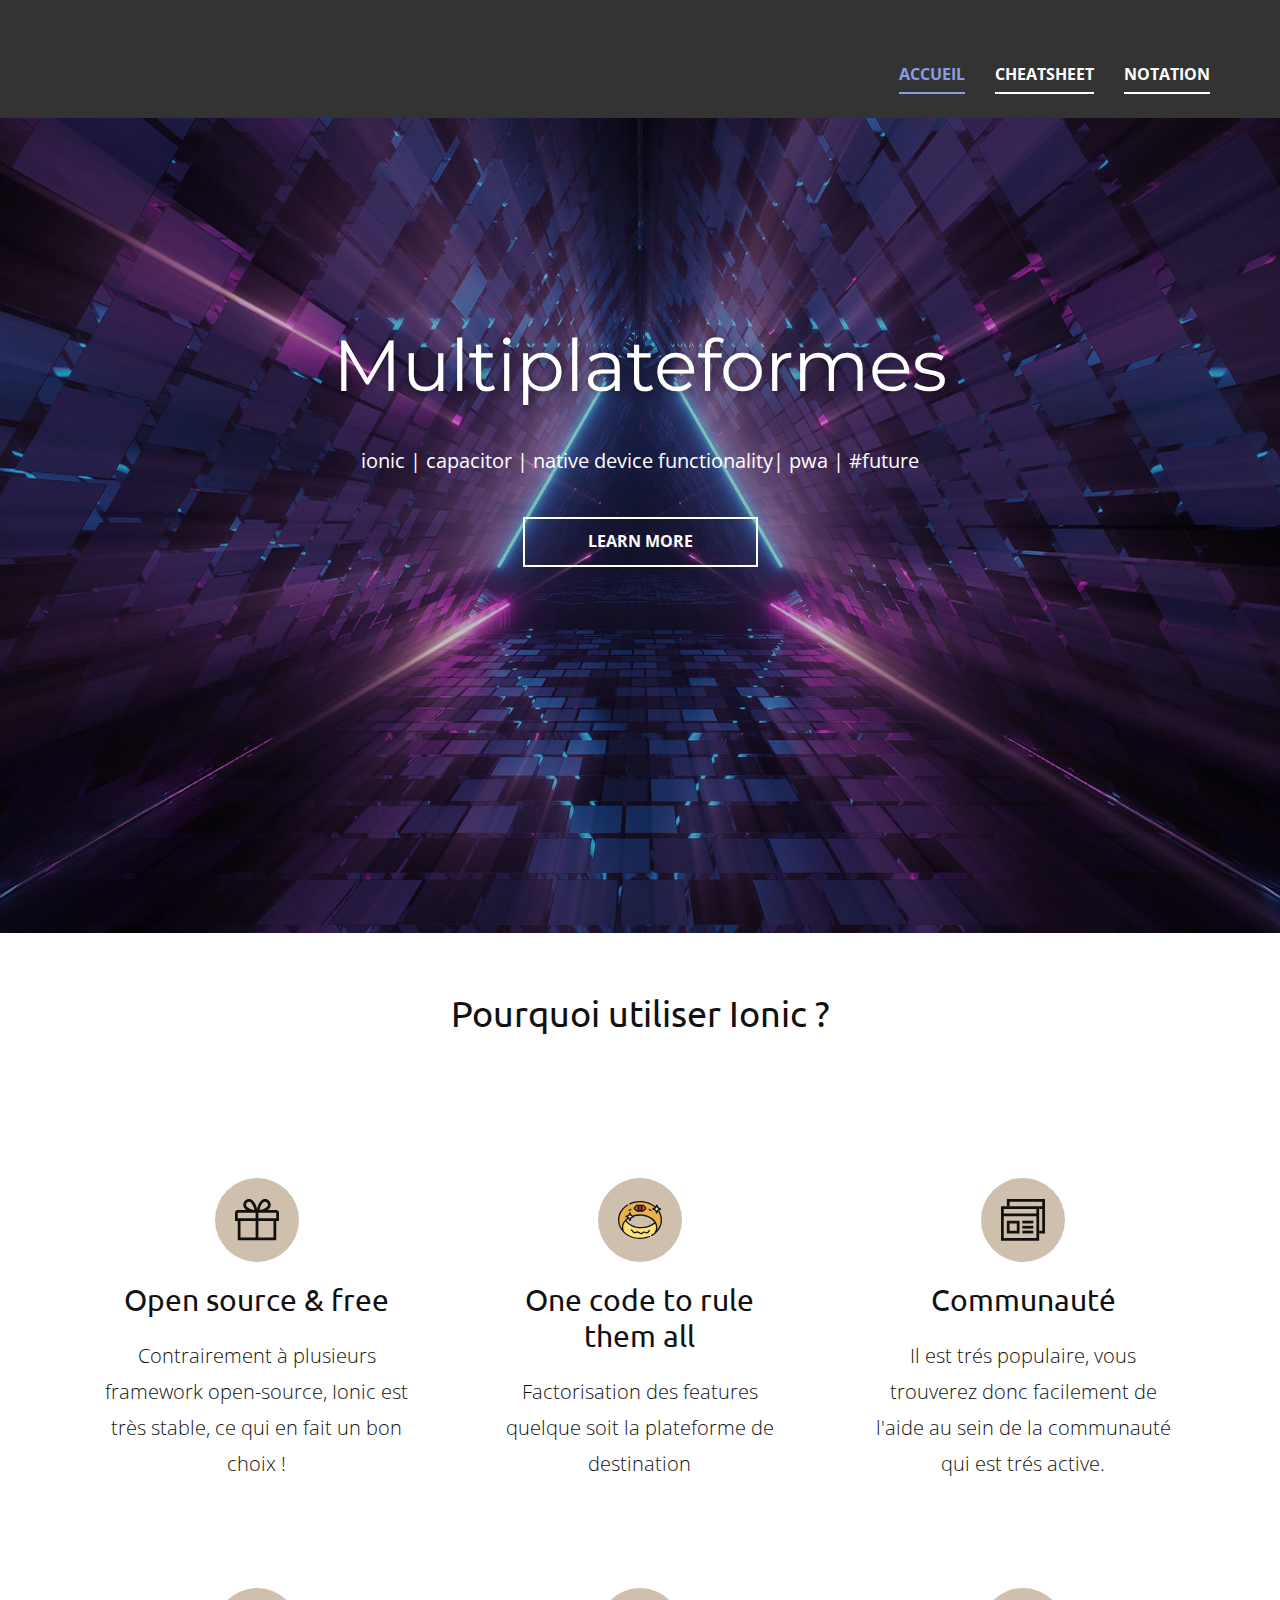
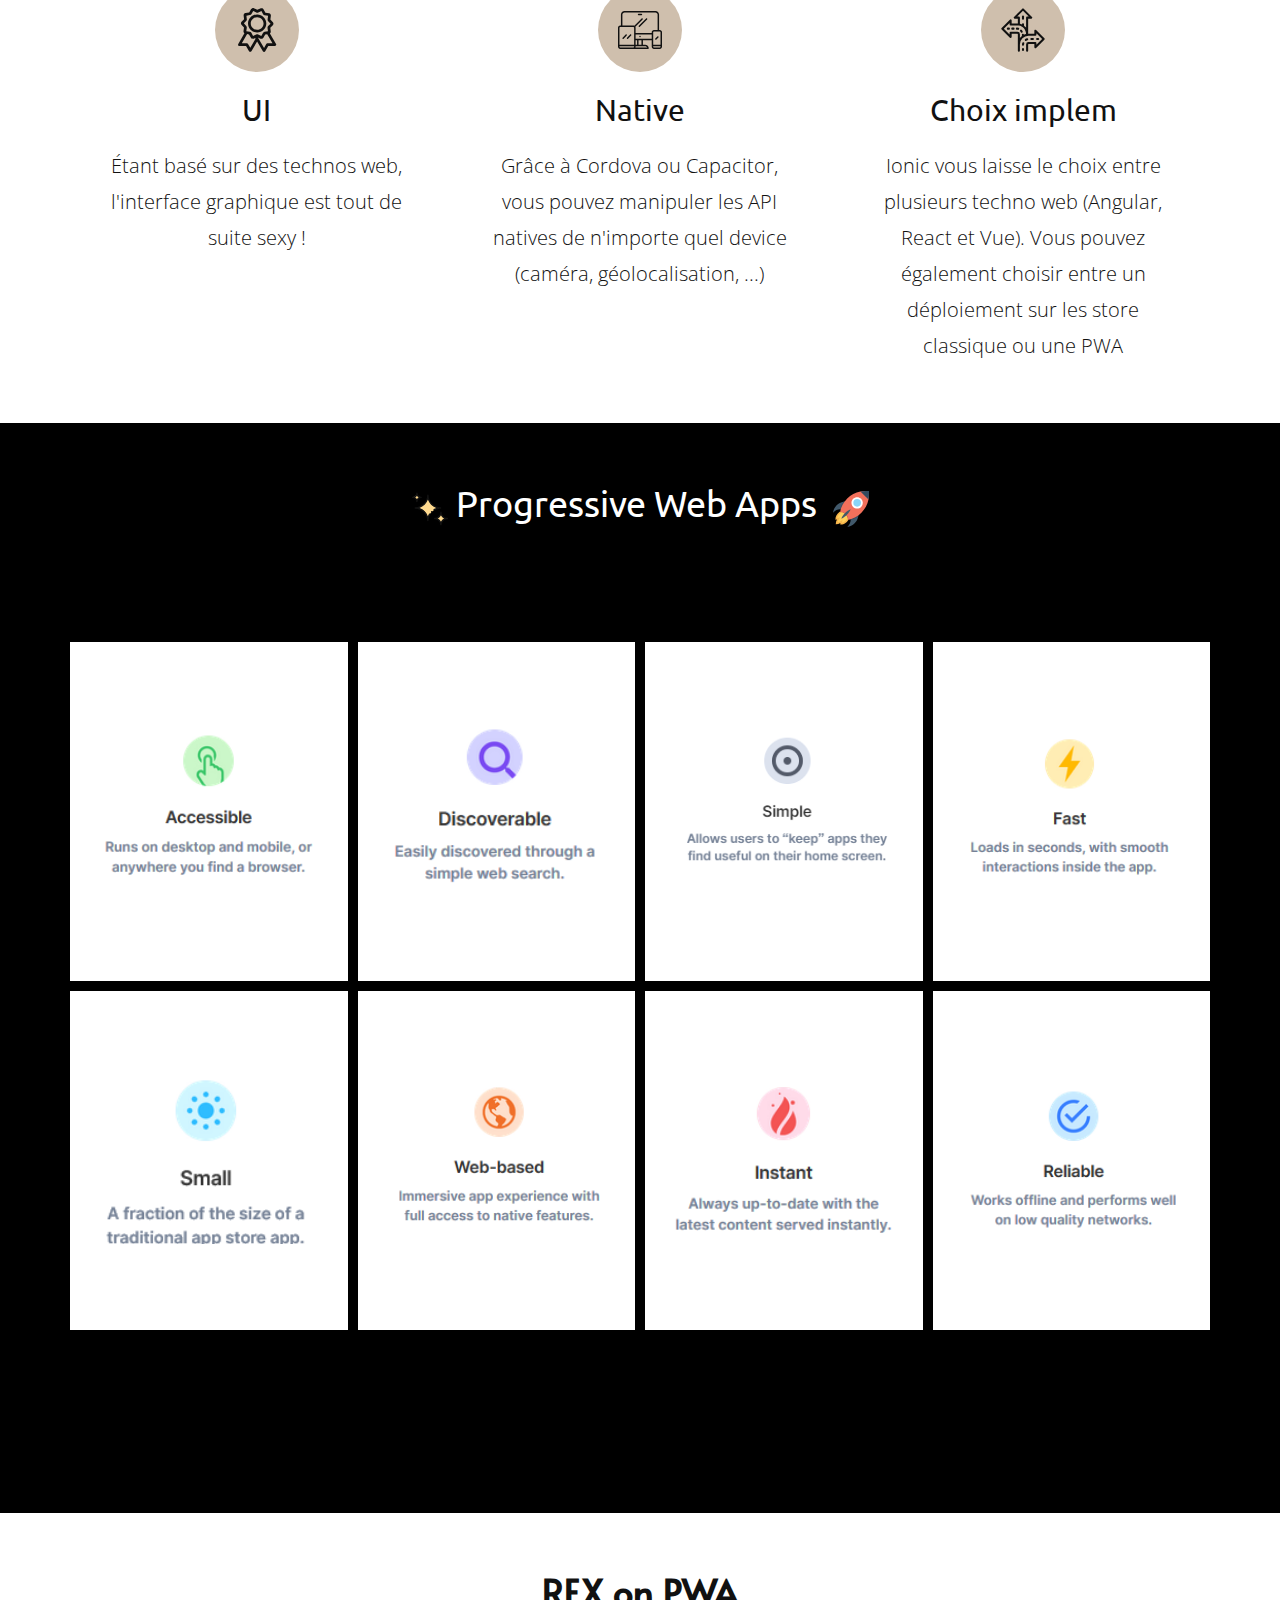
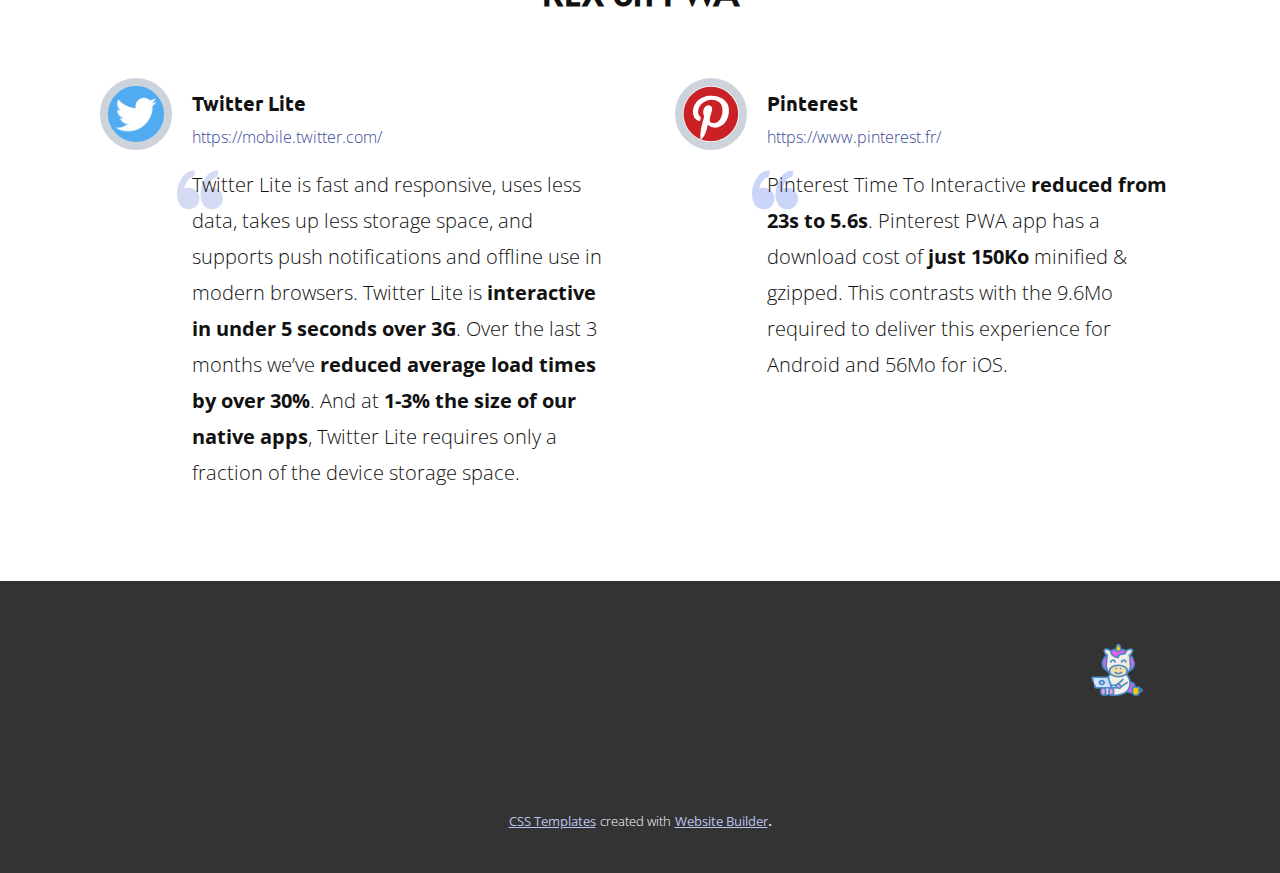
==== index.html @ 5242c534 "courses" ====
<!DOCTYPE html>
<html style="font-size: 16px;">
  <head>
    <meta name="viewport" content="width=device-width, initial-scale=1.0">
    <meta charset="utf-8">
    <meta name="keywords" content="PC gaming news, reviews, and guides, Benefits of Video Games&nbsp;&nbsp;For Kids &amp; Adults, Video games, Brain stimulation, Stress relief, Top PC Games, Top PC Games, Gadgets for your game, Looking for games to download for free?, VR-Technologies, contact form, follow us">
    <meta name="description" content="">
    <meta name="page_type" content="np-template-header-footer-from-plugin">
    <title>Accueil</title>
    <link rel="stylesheet" href="nicepage.css" media="screen">
<link rel="stylesheet" href="Accueil.css" media="screen">
    <script class="u-script" type="text/javascript" src="jquery.js" defer=""></script>
    <script class="u-script" type="text/javascript" src="nicepage.js" defer=""></script>
    <script type="text/javascript" src="//static.nicepage.com/shared/assets/jquery-1.9.1.min.js" defer="defer"></script>
    <link rel="icon" href="images/favicon.png">
    <link id="u-theme-google-font" rel="stylesheet" href="https://fonts.googleapis.com/css?family=Ubuntu:300,300i,400,400i,500,500i,700,700i|Open+Sans:300,300i,400,400i,600,600i,700,700i,800,800i">
    <link id="u-page-google-font" rel="stylesheet" href="https://fonts.googleapis.com/css?family=Montserrat:100,100i,200,200i,300,300i,400,400i,500,500i,600,600i,700,700i,800,800i,900,900i|Alata:400">
    
    
    
    
    
    <script type="application/ld+json">{
		"@context": "http://schema.org",
		"@type": "Organization",
		"name": "multiplateformes",
		"url": "index.html"
}</script>
    <meta property="og:title" content="Accueil">
    <meta property="og:type" content="website">
    <meta name="theme-color" content="#3a4998">
    <link rel="canonical" href="index.html">
    <meta property="og:url" content="index.html">
  </head>
  <body data-home-page="Accueil.html" data-home-page-title="Accueil" class="u-body"><header class="u-clearfix u-grey-80 u-header u-header" id="sec-da44"><div class="u-clearfix u-sheet u-sheet-1">
        <nav class="u-menu u-menu-dropdown u-offcanvas u-menu-1" data-responsive-from="SM">
          <div class="menu-collapse" style="font-size: 1rem; letter-spacing: 0px; font-weight: 700; text-transform: uppercase;" wfd-invisible="true">
            <a class="u-button-style u-custom-active-border-color u-custom-active-color u-custom-border u-custom-border-color u-custom-borders u-custom-color u-custom-hover-border-color u-custom-hover-color u-custom-left-right-menu-spacing u-custom-padding-bottom u-custom-text-active-color u-custom-text-color u-custom-text-hover-color u-custom-top-bottom-menu-spacing u-nav-link u-text-active-palette-1-base u-text-hover-palette-2-base" href="#">
              <svg><use xmlns:xlink="http://www.w3.org/1999/xlink" xlink:href="#menu-hamburger"></use></svg>
              <svg version="1.1" xmlns="http://www.w3.org/2000/svg" xmlns:xlink="http://www.w3.org/1999/xlink"><defs><symbol id="menu-hamburger" viewBox="0 0 16 16" style="width: 16px; height: 16px;"><rect y="1" width="16" height="2"></rect><rect y="7" width="16" height="2"></rect><rect y="13" width="16" height="2"></rect>
</symbol>
</defs></svg>
            </a>
          </div>
          <div class="u-custom-menu u-nav-container">
            <ul class="u-nav u-spacing-30 u-unstyled u-nav-1"><li class="u-nav-item"><a class="u-border-2 u-border-active-palette-1-light-1 u-border-hover-grey-50 u-border-no-left u-border-no-right u-border-no-top u-border-white u-button-style u-nav-link u-text-active-palette-1-light-1 u-text-hover-grey-50 u-text-white" href="Accueil.html" style="padding: 10px 0px;">Accueil</a>
</li><li class="u-nav-item"><a class="u-border-2 u-border-active-palette-1-light-1 u-border-hover-grey-50 u-border-no-left u-border-no-right u-border-no-top u-border-white u-button-style u-nav-link u-text-active-palette-1-light-1 u-text-hover-grey-50 u-text-white" href="CheatSheet.html" style="padding: 10px 0px;">CheatSheet</a>
</li><li class="u-nav-item"><a class="u-border-2 u-border-active-palette-1-light-1 u-border-hover-grey-50 u-border-no-left u-border-no-right u-border-no-top u-border-white u-button-style u-nav-link u-text-active-palette-1-light-1 u-text-hover-grey-50 u-text-white" href="Notation.html" style="padding: 10px 0px;">Notation</a>
</li></ul>
          </div>
          <div class="u-custom-menu u-nav-container-collapse" wfd-invisible="true">
            <div class="u-black u-container-style u-inner-container-layout u-opacity u-opacity-95 u-sidenav">
              <div class="u-sidenav-overflow">
                <div class="u-menu-close"></div>
                <ul class="u-align-center u-nav u-popupmenu-items u-unstyled u-nav-2"><li class="u-nav-item"><a class="u-button-style u-nav-link" href="Accueil.html" style="padding: 10px 0px;">Accueil</a>
</li><li class="u-nav-item"><a class="u-button-style u-nav-link" href="CheatSheet.html" style="padding: 10px 0px;">CheatSheet</a>
</li><li class="u-nav-item"><a class="u-button-style u-nav-link" href="Notation.html" style="padding: 10px 0px;">Notation</a>
</li></ul>
              </div>
            </div>
            <div class="u-black u-menu-overlay u-opacity u-opacity-70" wfd-invisible="true"></div>
          </div>
        </nav>
      </div></header>
    <section class="u-align-center u-clearfix u-image u-shading u-section-1" id="carousel_5d5a" src="" data-image-width="1980" data-image-height="1114">
      <div class="u-clearfix u-sheet u-valign-middle-sm u-valign-middle-xs u-sheet-1">
        <h1 class="u-custom-font u-font-montserrat u-text u-text-body-alt-color u-title u-text-1">Multiplateformes</h1>
        <p class="u-large-text u-text u-text-body-alt-color u-text-font u-text-variant u-text-2">ionic | capacitor | native device functionality| pwa | #future</p>
        <a href="https://nicepage.com/html-templates" class="u-active-white u-border-2 u-border-white u-btn u-button-style u-hover-white u-none u-text-active-black u-text-body-alt-color u-text-hover-black u-btn-1">Learn more</a>
      </div>
    </section>
    <section class="u-align-center u-clearfix u-section-2" id="sec-4b27">
      <div class="u-clearfix u-sheet u-sheet-1">
        <h2 class="u-align-center u-text u-text-1">Pourquoi utiliser Ionic ?<br>
        </h2>
        <div class="u-expanded-width u-list u-list-1">
          <div class="u-repeater u-repeater-1">
            <div class="u-align-center u-container-style u-list-item u-repeater-item">
              <div class="u-container-layout u-similar-container u-container-layout-1"><span class="u-icon u-icon-circle u-palette-2-light-1 u-spacing-20 u-icon-1">
            <svg class="u-svg-link" preserveAspectRatio="xMidYMin slice" viewBox="0 0 128 128" style=""><use xmlns:xlink="http://www.w3.org/1999/xlink" xlink:href="#svg-d181"></use></svg>
            <svg xmlns="http://www.w3.org/2000/svg" xmlns:xlink="http://www.w3.org/1999/xlink" version="1.1" xml:space="preserve" class="u-svg-content" viewBox="0 0 128 128" id="svg-d181"><path d="m40.6 11c2.3 0 4.4 0.9 6.1 2.5 5.4 5.4 10.8 19.2 8.9 21.2 0 0-0.3 0.3-1.5 0.3-5.5 0-16.1-5.7-19.5-9.2-3.4-3.4-3.4-8.9 0-12.2 1.5-1.7 3.7-2.6 6-2.6m46.8 0.1c2.2 0 4.4 0.8 6.1 2.4 3.4 3.4 3.4 8.9 0 12.2-3.4 3.5-14 9.2-19.5 9.2-1.1 0-1.5-0.3-1.5-0.3-1.9-1.9 3.5-15.7 8.9-21.2 1.6-1.5 3.8-2.3 6-2.3m32.6 32.1v16h-52v-16h52m-60 0v16h-52v-16h52m52 23.9v47.9h-44v-47.9h44m-52 0v47.9h-44v-47.9h44m-19.4-64.1c-4.4 0-8.6 1.7-11.7 4.9-6.5 6.5-6.5 17 0 23.5 1.2 1.2 2.8 2.5 4.7 3.8h-25.6c-4.4 0-8 3.6-8 8v24h8v55.8h112v-55.9h8v-24c0-4.4-3.6-8-8-8h-25.6c1.9-1.3 3.6-2.6 4.7-3.8 6.5-6.5 6.5-17 0-23.5-3-3-7.3-4.8-11.7-4.8s-8.7 1.7-11.7 4.8c-4.6 4.6-7.8 11.7-8.9 14.5-2.2 5.4-3 9.5-2.5 12.8h-0.5c0.5-3.2-0.4-7.4-2.5-12.8-1.2-2.8-4.3-9.9-8.9-14.5-3.2-3.1-7.4-4.8-11.8-4.8z"></path></svg>
          </span>
                <h3 class="u-text u-text-2">Open source &amp; free<br>
                </h3>
                <p class="u-text u-text-3">Contrairement à plusieurs framework open-source, Ionic est très stable, ce qui en fait un bon choix !<br>
                </p>
              </div>
            </div>
            <div class="u-align-center u-container-style u-list-item u-repeater-item">
              <div class="u-container-layout u-similar-container u-container-layout-2"><span class="u-icon u-icon-circle u-palette-2-light-1 u-spacing-20 u-icon-2"><svg class="u-svg-link" preserveAspectRatio="xMidYMin slice" viewBox="0 0 512 512" style=""><use xmlns:xlink="http://www.w3.org/1999/xlink" xlink:href="#svg-7d31"></use></svg><svg class="u-svg-content" viewBox="0 0 512 512" id="svg-7d31"><g><g><path d="m256 41.845c-137.242 0-248.5 95.881-248.5 214.155 0 53.997 23.198 103.319 61.462 140.988-1.413-1.391-2.808-2.796-4.179-4.218-7.929-15.625-12.265-32.515-12.265-50.143 0-79.974 89.124-144.806 199.064-144.806s199.064 64.832 199.064 144.806c0 25.031-8.732 48.578-24.1 69.119 47.994-39.046 77.954-94.378 77.954-155.746 0-118.274-111.257-214.155-248.5-214.155z" fill="#eab14d"></path>
</g><g><path d="m430.356 278.882c.951 1.408 1.88 2.825 2.769 4.259-35.98 37.471-95.698 61.987-163.297 61.987-80.794 0-150.345-35.014-181.544-85.32-22.536 23.47-35.766 52.019-35.766 82.818 0 17.628 4.336 34.519 12.265 50.143 45.583 47.279 114.317 77.386 191.217 77.386 66.032 0 126.042-22.203 170.546-58.409 15.367-20.541 24.1-44.088 24.1-69.119 0-22.877-7.303-44.51-20.29-63.745z" fill="#ffe07d"></path>
</g><path d="m98.749 279.409.507-4.434c-4.044-4.879-7.727-9.935-10.972-15.167-22.536 23.47-35.766 52.019-35.766 82.818 0 17.628 4.336 34.519 12.265 50.143 6.275 6.509 13.005 12.679 20.119 18.503-20.882-92.014 13.847-131.863 13.847-131.863z" fill="#ffd064"></path><g fill="#ffd064"><path d="m418.85 296.311c7.041 23.565 11.55 66.324-12.105 129.925 6.889-4.538 13.506-9.368 19.801-14.49 15.367-20.541 24.1-44.088 24.1-69.119 0-21.199-6.281-41.327-17.535-59.472-4.406 4.587-9.173 8.978-14.261 13.156z"></path><path d="m430.356 278.882c.952 1.41 1.864 2.837 2.754 4.273.005-.005.01-.009.014-.014-.888-1.434-1.817-2.851-2.768-4.259z"></path>
</g><path d="m288.068 85.567h-64.135c-2.323 0-4.561.875-6.268 2.452l-25.679 23.717c-3.96 3.658-3.96 9.915 0 13.572l25.679 23.717c1.707 1.576 3.944 2.452 6.268 2.452h64.135c2.323 0 4.561-.875 6.268-2.452l25.679-23.717c3.96-3.657 3.96-9.915 0-13.572l-25.679-23.717c-1.707-1.577-3.945-2.452-6.268-2.452z" fill="#dd636e"></path><path d="m265.174 85.567h-18.347c-2.289 0-4.344 1.4-5.182 3.53l-10.776 27.385c-.516 1.31-.516 2.768 0 4.078l10.776 27.385c.838 2.13 2.894 3.53 5.182 3.53h18.347c2.289 0 4.344-1.4 5.182-3.53l10.776-27.385c.516-1.31.516-2.768 0-4.078l-10.776-27.385c-.838-2.13-2.894-3.53-5.182-3.53z" fill="#da4a54"></path><path d="m452.491 84.723 10.908 29.179c.2.534.621.955 1.155 1.155l29.179 10.908c1.706.638 1.706 3.052 0 3.69l-29.179 10.908c-.534.2-.955.621-1.155 1.155l-10.908 29.179c-.638 1.706-3.052 1.706-3.69 0l-10.908-29.179c-.2-.534-.621-.955-1.155-1.155l-29.179-10.908c-1.706-.638-1.706-3.052 0-3.69l29.179-10.908c.534-.2.955-.621 1.155-1.155l10.908-29.179c.638-1.706 3.052-1.706 3.69 0z" fill="#f9f6f9"></path><path d="m140.09 173.456 10.908 29.179c.2.534.621.955 1.155 1.155l29.179 10.908c1.706.638 1.706 3.052 0 3.69l-29.179 10.908c-.534.2-.955.621-1.155 1.155l-10.908 29.179c-.638 1.706-3.052 1.706-3.69 0l-10.908-29.179c-.2-.534-.621-.955-1.155-1.155l-29.179-10.908c-1.706-.638-1.706-3.052 0-3.69l29.179-10.908c.534-.2.955-.621 1.155-1.155l10.908-29.179c.638-1.706 3.052-1.706 3.69 0z" fill="#f9f6f9"></path><g><path d="m476.933 143.941 19.425-7.261c3.738-1.397 6.153-4.879 6.153-8.87s-2.415-7.473-6.153-8.87l-26.817-10.025-10.025-26.817c-1.397-3.738-4.879-6.153-8.87-6.153s-7.473 2.415-8.87 6.153l-6.011 16.081c-22.07-18.873-47.572-33.952-75.966-44.864-32.751-12.588-67.674-18.97-103.799-18.97-42.281 0-84.188 9.113-121.191 26.355-3.754 1.749-5.38 6.211-3.63 9.966 1.749 3.754 6.212 5.381 9.966 3.63 35.032-16.323 74.748-24.951 114.855-24.951 34.278 0 67.391 6.046 98.418 17.97 27.308 10.496 51.753 25.05 72.796 43.295l-22.282 8.33c-3.738 1.397-6.153 4.879-6.153 8.87s2.415 7.473 6.153 8.87l26.818 10.024 10.024 26.818c1.397 3.738 4.879 6.153 8.87 6.153s7.473-2.415 8.87-6.153l6.866-18.367c20.068 30.714 30.62 65.34 30.62 100.845 0 28.8-6.782 56.668-20.157 82.83-6.395 12.508-14.14 24.34-23.17 35.415 2.959-10.355 4.473-20.959 4.473-31.619 0-41.142-21.803-79.659-61.393-108.458-38.87-28.275-90.426-43.848-145.171-43.848-28.249 0-55.6 4.12-81.324 12.23l-13.117-4.903-10.025-26.817c-1.397-3.739-4.879-6.154-8.87-6.154s-7.474 2.416-8.87 6.154l-10.025 26.817-26.821 10.025c-3.736 1.399-6.15 4.882-6.149 8.872.001 3.989 2.416 7.47 6.153 8.867l17.178 6.422c-41.283 28.696-64.691 68.469-64.691 110.792 0 4.909.312 9.79.935 14.631-20.146-30.739-30.956-65.666-30.956-101.256 0-33.267 9.443-66.327 27.31-95.608 17.376-28.479 42.685-53.475 73.19-72.285 3.525-2.174 4.621-6.795 2.447-10.32-2.174-3.526-6.796-4.623-10.32-2.447-32.507 20.044-59.521 46.753-78.123 77.239-19.302 31.635-29.504 67.398-29.504 103.421 0 55.53 24.594 107.837 63.699 146.331.007.007.015.012.022.019 48.676 47.929 118.37 75.304 192.279 75.304 39.374 0 77.146-7.533 112.264-22.392 3.815-1.614 5.6-6.015 3.985-9.829-1.614-3.816-6.02-5.601-9.829-3.985-33.26 14.071-69.064 21.206-106.42 21.206-71.671 0-139.03-27.068-185.023-74.29-7.266-14.671-10.958-30.053-10.958-45.738 0-25.222 9.648-49.556 27.394-70.666 16.396 22.724 40.33 42.011 69.804 56.136 33.487 16.049 72.428 24.532 112.61 24.532 63.019 0 122.57-21.281 161.589-57.327 7.584 14.76 11.729 30.702 11.729 47.325 0 22.237-7.639 44.309-22.079 63.896-9.971 8.043-20.838 15.427-32.328 21.945-3.603 2.044-4.866 6.622-2.822 10.225 1.381 2.434 3.919 3.8 6.53 3.8 1.254 0 2.525-.314 3.694-.978 12.495-7.09 24.314-15.146 35.13-23.944.003-.002.006-.004.008-.006 25.173-20.479 44.996-44.672 58.919-71.905 14.468-28.296 21.803-58.461 21.803-89.659 0-39.616-12.099-78.166-35.067-112.059zm-20.56-4.85-5.728 15.321-5.729-15.327c-.961-2.564-2.982-4.586-5.553-5.549l-15.321-5.727 15.316-5.726c2.568-.958 4.595-2.981 5.56-5.557l5.727-15.32 5.726 15.315c.96 2.574 2.987 4.602 5.557 5.56l15.32 5.728-15.326 5.729c-2.569.963-4.593 2.99-5.549 5.553zm-329.404 71.723c2.569-.963 4.593-2.989 5.549-5.553l5.728-15.321 5.726 15.316c.958 2.569 2.981 4.595 5.556 5.56l15.321 5.727-15.327 5.729c-2.568.963-4.592 2.988-5.548 5.553l-5.728 15.321-5.726-15.316c-.958-2.568-2.981-4.595-5.557-5.56l-15.32-5.728zm142.858 126.814c-73.069 0-139.737-29.986-171.937-76.842 7.054-6.786 15.017-13.147 23.838-18.987l7.647 20.455c1.396 3.739 4.879 6.155 8.87 6.155s7.474-2.416 8.87-6.154l10.025-26.817 26.817-10.025c5.259-1.967 7.462-7.803 5.376-12.646 19.945-4.938 40.811-7.445 62.248-7.445 75.355 0 140.676 31.352 171.935 76.809-36.185 34.84-93.102 55.497-153.689 55.497z"></path><path d="m363.029 373.474c-6.694 2.805-11.178 8.951-15.513 14.896-3.34 4.579-7.126 9.77-10.482 10.645-2.975.77-8.586-1.769-13.542-4.012-6.631-3.003-14.146-6.396-21.765-5.456-7.312.91-13.311 5.733-19.112 10.397-4.385 3.525-9.354 7.521-12.788 7.521-5.107 0-11.218-4.254-17.127-8.368-6.528-4.546-13.28-9.247-21.053-10.416-8.205-1.244-16.306 1.298-24.139 3.75-6.629 2.074-13.481 4.212-17.844 2.821-4.96-1.588-9.46-7.653-13.812-13.519-4.636-6.248-9.43-12.708-16.181-16.303-3.657-1.944-8.198-.559-10.145 3.096-1.946 3.656-.561 8.198 3.096 10.145 3.768 2.006 7.37 6.861 11.184 12.001 5.498 7.409 11.729 15.807 21.286 18.865 8.882 2.845 18.039-.02 26.895-2.791 6.214-1.942 12.64-3.949 17.428-3.233 4.309.648 9.363 4.168 14.715 7.894 7.444 5.184 15.883 11.059 25.697 11.059 8.716 0 15.873-5.754 22.188-10.831 4.17-3.353 8.481-6.819 11.567-7.203 3.417-.432 8.66 1.942 13.723 4.235 7.22 3.271 15.407 6.975 23.511 4.863 8.539-2.225 14.001-9.714 18.82-16.321 3.124-4.283 6.354-8.712 9.19-9.9 3.82-1.601 5.619-5.995 4.019-9.815-1.601-3.821-5.993-5.624-9.816-4.02z"></path><path d="m223.933 158.975h64.135c4.223 0 8.256-1.578 11.356-4.441l25.679-23.717c3.42-3.158 5.381-7.641 5.381-12.296s-1.961-9.138-5.381-12.296l-25.678-23.716c-3.102-2.864-7.135-4.442-11.357-4.442h-64.135c-4.221 0-8.254 1.577-11.356 4.441l-25.677 23.716c-3.421 3.159-5.383 7.641-5.383 12.297s1.962 9.138 5.382 12.296l25.679 23.718c3.101 2.863 7.134 4.44 11.355 4.44zm65.313-65.447 25.679 23.717c.462.426.559.93.559 1.276s-.097.851-.559 1.276l-25.68 23.718c-.32.297-.739.46-1.178.46h-8.089l8.133-20.669c1.214-3.086 1.214-6.484 0-9.57l-8.133-20.669h8.089c.439 0 .858.163 1.179.461zm-25.387-.461 10.015 25.454-10.015 25.454h-15.718l-10.015-25.454 10.015-25.454zm-67.342 25.454c0-.347.097-.85.56-1.276l25.677-23.716c.322-.298.741-.462 1.18-.462h8.09l-8.133 20.669c-1.214 3.086-1.214 6.484 0 9.57l8.133 20.669h-8.09c-.438 0-.857-.164-1.179-.461l-25.679-23.718c-.463-.425-.559-.928-.559-1.275z"></path><path d="m127.671 152.478c1.163 0 2.343-.271 3.446-.844l21.16-10.972c3.678-1.906 5.112-6.434 3.206-10.11-1.907-3.678-6.434-5.113-10.11-3.206l-21.16 10.972c-3.678 1.906-5.112 6.434-3.206 10.11 1.335 2.574 3.952 4.05 6.664 4.05z"></path><path d="m380.884 151.634c1.104.572 2.283.844 3.446.844 2.711 0 5.33-1.476 6.664-4.05 1.906-3.677.472-8.204-3.206-10.11l-21.16-10.972c-3.675-1.905-8.204-.474-10.11 3.206-1.906 3.677-.472 8.204 3.206 10.11z"></path><path d="m256 132.961c4.143 0 7.5-3.357 7.5-7.5v-13.881c0-4.143-3.357-7.5-7.5-7.5s-7.5 3.357-7.5 7.5v13.881c0 4.143 3.357 7.5 7.5 7.5z"></path>
</g>
</g></svg>
            
            
          </span>
                <h3 class="u-text u-text-4">One code to rule them all<br>
                </h3>
                <p class="u-text u-text-5">Factorisation des features quelque soit la plateforme de destination<br>
                </p>
              </div>
            </div>
            <div class="u-align-center u-container-style u-list-item u-repeater-item">
              <div class="u-container-layout u-similar-container u-container-layout-3"><span class="u-icon u-icon-circle u-palette-2-light-1 u-spacing-20 u-icon-3">
            <svg class="u-svg-link" preserveAspectRatio="xMidYMin slice" viewBox="0 0 128 128" style=""><use xmlns:xlink="http://www.w3.org/1999/xlink" xlink:href="#svg-54aa"></use></svg>
            <svg xmlns="http://www.w3.org/2000/svg" xmlns:xlink="http://www.w3.org/1999/xlink" version="1.1" xml:space="preserve" class="u-svg-content" viewBox="0 0 128 128" id="svg-54aa"><polygon points="128 3 17 3 17 24 25 24 25 11 120 11 120 24 111 24 111 32 120 32 120 95 111 95 111 103 128 103"></polygon><path d="m25 24h-25v100h111v-100h-86zm78 92h-95v-63h95v63zm0-71h-95v-13h95v13z"></path><path d="m46 74v21h-21v-21h21m8-8h-37v37h37v-37z"></path><rect x="62" y="66" width="32" height="8"></rect><rect x="62" y="81" width="32" height="8"></rect><rect x="62" y="95" width="32" height="8"></rect></svg>
          </span>
                <h3 class="u-text u-text-6">Communauté</h3>
                <p class="u-text u-text-7">Il est trés populaire, vous trouverez donc facilement de l'aide au sein de la communauté qui est trés active.<br>
                </p>
              </div>
            </div>
            <div class="u-align-center u-container-style u-list-item u-repeater-item">
              <div class="u-container-layout u-similar-container u-container-layout-4"><span class="u-icon u-icon-circle u-palette-2-light-1 u-spacing-20 u-icon-4">
            <svg class="u-svg-link" preserveAspectRatio="xMidYMin slice" viewBox="0 0 128 128" style=""><use xmlns:xlink="http://www.w3.org/1999/xlink" xlink:href="#svg-4fee"></use></svg>
            <svg xmlns="http://www.w3.org/2000/svg" xmlns:xlink="http://www.w3.org/1999/xlink" version="1.1" xml:space="preserve" class="u-svg-content" viewBox="0 0 128 128" id="svg-4fee"><path d="m119.4 104.8-17.8-30.8c1.6-1.3 2.5-3.4 2.4-5.6l-1.3-10.7 7.4-7.6c2.3-2.3 2.4-6.1 0.2-8.8l-7.4-7.9 1.5-10.8c0.3-3.2-2-6.4-5.2-7l-10.7-2.1-5.2-9.4c-1.1-2.2-3.3-3.5-5.8-3.5-0.8 0-1.5 0.1-2.3 0.4l-10.4 4.4-9.6-4.6c-0.9-0.5-1.9-0.7-3-0.7-0.6 0-1.3 0.1-1.9 0.3-1.6 0.5-2.9 1.5-3.8 3l-5.3 9.4-10.7 1.9c-3.4 0.6-5.7 3.7-5.4 7.1l1.3 10.7-7.4 7.6c-2.3 2.3-2.4 6.1-0.2 8.8l7.4 7.9-1.5 10.8c-0.3 2.3 0.8 4.6 2.7 5.9l-17.9 31.3c-0.7 1.1-0.7 2.6-0.1 3.9v0.1l0.1 0.1c0.8 1.2 2 1.9 3.4 1.9h19.2l8.7 14.9c0.8 1.2 2 1.9 3.4 1.9s2.8-0.8 3.5-2l16.6-27.9 16.8 28.3c0.8 1.2 2 1.9 3.4 1.9s2.8-0.8 3.5-2l8.7-15.3h19.2c1.4 0 2.7-0.8 3.4-1.9 0.9-1.1 0.9-2.7 0.1-3.9zm-34.9 11.3-17.9-30.5 7.4 3.6c0.9 0.4 1.8 0.6 2.9 0.6 2.4 0 4.6-1.2 5.7-3.2l5.3-9.4 5.8-1 15.4 26.6h-14.7c-1.4 0-2.8 0.8-3.5 2l-6.4 11.3zm-40-0.3-6.5-11c-0.8-1.2-2-1.9-3.4-1.9h-14.8l15.5-27 5.4 0.9 5.2 9.3c1.1 2.2 3.3 3.5 5.8 3.5 0.8 0 1.5-0.1 2.3-0.4l0.5-0.1 3.9-1.8 1.4 2.4-15.3 26.1zm-11.9-78.1c1.4-1.4 2.1-3.4 1.8-5.3l-1.2-10 10.2-1.8c1.9-0.3 3.6-1.6 4.6-3.2l4.9-8.8 9 4.3c0.9 0.5 1.9 0.7 2.9 0.7s2-0.2 2.9-0.7l9.2-4.1 4.9 9.1c1.1 1.7 2.7 2.9 4.5 3.1l10 1.9-1.4 10c-0.3 1.9 0.3 4 1.7 5.3l6.9 7.3-7 7.1c-1.5 1.4-2.1 3.4-1.8 5.3l1.2 9.9-9.9 1.6c-2 0.3-3.7 1.6-4.6 3.2l-4.9 8.8-9-4.3c-0.9-0.5-1.9-0.7-2.9-0.7s-2 0.2-2.9 0.7l-9.2 4.2-4.9-9c-1.1-1.7-2.8-2.9-4.6-3.1l-10.1-1.8 1.4-10c0.3-1.9-0.3-4-1.7-5.3l-6.8-7.4 6.8-7z"></path><path d="m64.5 71c14.7 0 26.6-11.7 26.6-26.2 0-14.4-11.9-26.2-26.6-26.2s-26.6 11.7-26.6 26.2 11.9 26.2 26.6 26.2zm0-44.4c10.2 0 18.6 8.2 18.6 18.3s-8.3 18.3-18.6 18.3c-10.2 0-18.6-8.2-18.6-18.3s8.4-18.3 18.6-18.3z"></path></svg>
          </span>
                <h3 class="u-text u-text-8">UI</h3>
                <p class="u-text u-text-9">Étant basé sur des technos web, l'interface graphique est tout de suite sexy ! <br>
                </p>
              </div>
            </div>
            <div class="u-align-center u-container-style u-list-item u-repeater-item">
              <div class="u-container-layout u-similar-container u-container-layout-5"><span class="u-icon u-icon-circle u-palette-2-light-1 u-spacing-20 u-icon-5"><svg class="u-svg-link" preserveAspectRatio="xMidYMin slice" viewBox="0 0 480 480" style=""><use xmlns:xlink="http://www.w3.org/1999/xlink" xlink:href="#svg-03cb"></use></svg><svg class="u-svg-content" viewBox="0 0 480 480" x="0px" y="0px" id="svg-03cb" style="enable-background:new 0 0 480 480;"><g><g><path d="M456,240h-8V72c-0.026-22.08-17.92-39.974-40-40H72c-22.08,0.026-39.974,17.92-40,40v120h-8c-13.255,0-24,10.745-24,24    v208c0,13.255,10.745,24,24,24h304c4.418,0,8-3.582,8-8c-0.026-22.08-17.92-39.974-40-40h-24v-48h96v72c0,13.255,10.745,24,24,24    h64c13.255,0,24-10.745,24-24V264C480,250.745,469.255,240,456,240z M176,424c0,4.418-3.582,8-8,8H24c-4.418,0-8-3.582-8-8v-8h160    V424z M176,400H16V216c0-4.418,3.582-8,8-8h144c4.418,0,8,3.582,8,8V400z M296,416c10.168,0.012,19.229,6.418,22.632,16H190.528    c0.948-2.562,1.445-5.268,1.472-8v-8H296z M192,400v-48h16v48H192z M224,400v-48h32v48H224z M368,336H192v-48h176V336z M368,264v8    H192v-56c-0.027-3.796-0.966-7.53-2.736-10.888c0.12-0.112,0.28-0.144,0.392-0.264l79.2-79.2c3.07-3.178,2.982-8.243-0.196-11.312    c-3.1-2.994-8.015-2.994-11.116,0l-79.2,79.2c-0.192,0.2-0.272,0.456-0.44,0.664c-3.104-1.44-6.483-2.19-9.904-2.2H48V72    c0-13.255,10.745-24,24-24h336c13.255,0,24,10.745,24,24v168h-40C378.745,240,368,250.745,368,264z M464,424c0,4.418-3.582,8-8,8    h-64c-4.418,0-8-3.582-8-8v-8h80V424z M464,400h-80V264c0-4.418,3.582-8,8-8h64c4.418,0,8,3.582,8,8V400z"></path>
</g>
</g><g><g><path d="M95.592,289.376c-3.124-3.123-8.188-3.123-11.312,0l-33.936,33.936c-3.178,3.07-3.266,8.134-0.196,11.312    c3.07,3.178,8.134,3.266,11.312,0.196c0.067-0.064,0.132-0.13,0.196-0.196l33.936-33.936    C97.02,298.213,94.15,293.508,95.592,289.376z"></path>
</g>
</g><g><g><path d="M143.396,289.376c-3.1-2.994-8.015-2.994-11.116,0l-33.936,33.936c-3.178,3.069-3.266,8.134-0.196,11.312    c3.069,3.178,8.134,3.266,11.312,0.196c0.067-0.064,0.132-0.13,0.196-0.196l33.936-33.936    C146.661,297.51,146.574,292.445,143.396,289.376z"></path>
</g>
</g><g><g><path d="M317.46,114.344c-3.1-2.994-8.015-2.994-11.116,0l-79.2,79.2c-3.178,3.069-3.266,8.134-0.197,11.312    c3.069,3.178,8.134,3.266,11.312,0.197c0.067-0.064,0.132-0.13,0.197-0.197l79.2-79.2    C320.726,122.478,320.638,117.413,317.46,114.344z"></path>
</g>
</g><g><g><path d="M440.772,311.032c-3.1-2.995-8.016-2.995-11.116,0l-22.624,22.624c-3.178,3.07-3.266,8.134-0.196,11.312    c3.07,3.178,8.134,3.266,11.312,0.196c0.066-0.064,0.132-0.13,0.196-0.196l22.624-22.624    C444.038,319.166,443.95,314.102,440.772,311.032z"></path>
</g>
</g><g><g><path d="M240.16,304h-0.08c-4.418,0.022-7.982,3.622-7.96,8.04s3.622,7.982,8.04,7.96c4.418,0,8-3.582,8-8S244.578,304,240.16,304    z"></path>
</g>
</g><g><g><path d="M256,64h-32c-4.418,0-8,3.582-8,8s3.582,8,8,8h32c4.418,0,8-3.582,8-8S260.418,64,256,64z"></path>
</g>
</g></svg>
            
            
          </span>
                <h3 class="u-text u-text-10">Native<br>
                </h3>
                <p class="u-text u-text-11">Grâce à Cordova ou Capacitor, vous pouvez manipuler les API natives de n'importe quel device (caméra, géolocalisation, ...)<br>
                </p>
              </div>
            </div>
            <div class="u-align-center u-container-style u-list-item u-repeater-item">
              <div class="u-container-layout u-similar-container u-container-layout-6"><span class="u-icon u-icon-circle u-palette-2-light-1 u-spacing-20 u-icon-6"><svg class="u-svg-link" preserveAspectRatio="xMidYMin slice" viewBox="0 0 512 512" style=""><use xmlns:xlink="http://www.w3.org/1999/xlink" xlink:href="#svg-1be8"></use></svg><svg class="u-svg-content" viewBox="0 0 512 512" id="svg-1be8"><g id="_23-direction"><g id="outline"><path d="M256,136.15a12,12,0,0,0,12-12v-24a12,12,0,1,0-24,0v24A12,12,0,0,0,256,136.15Z"></path><path d="M92,228H80a12,12,0,0,0,0,24H92a12,12,0,0,0,0-24Z"></path><path d="M146.042,228H131.3a12,12,0,1,0,0,24h14.738a12,12,0,1,0,0-24Z"></path><path d="M203.3,230.87a67.186,67.186,0,0,0-17.652-2.849,12,12,0,0,0-.6,23.992,43.205,43.205,0,0,1,11.346,1.841A12,12,0,0,0,203.3,230.87Z"></path><path d="M251.152,269.1A105.36,105.36,0,0,0,241.1,255.86a12,12,0,0,0-17.891,16,81.455,81.455,0,0,1,7.754,10.217A12,12,0,1,0,251.152,269.1Z"></path><path d="M504.485,351.515l-96-96A12,12,0,0,0,388,264v35.936l-68-.364c-1.339,0-2.671.029-4,.072V124h36a12,12,0,0,0,8.485-20.485l-96-96a12,12,0,0,0-16.97,0l-96,96A12,12,0,0,0,160,124h36v56.073c-1.352-.044-2.706-.073-4.064-.073L124,180.365V144.43a12,12,0,0,0-20.485-8.486l-96,96a12,12,0,0,0,0,16.971l96,96A12,12,0,0,0,124,336.43V300.365L192,300a4,4,0,0,1,4,4V496a12,12,0,0,0,24,0V423.572a100.1,100.1,0,0,1,99.936-100l80,.428H400a12,12,0,0,0,12-12V292.971L479.029,360,412,427.029V408a12,12,0,0,0-11.936-12L320,395.572a28.032,28.032,0,0,0-28,28V496a12,12,0,0,0,24,0V423.572a3.991,3.991,0,0,1,3.936-4l68.064.364V456a12,12,0,0,0,20.485,8.485l96-96A12,12,0,0,0,504.485,351.515ZM188.971,100,256,32.971,323.029,100H304a12,12,0,0,0-12,12V230.759q-3.13-4.269-6.638-8.289A124.723,124.723,0,0,0,268,206.09V188.15a12,12,0,1,0-24,0v3.3a123.312,123.312,0,0,0-24-8.246V112a12,12,0,0,0-12-12ZM220,350.341V304a28.046,28.046,0,0,0-28.064-28l-80,.43a12,12,0,0,0-11.936,12v19.029L32.971,240.43,100,173.4v19.03a12,12,0,0,0,12.064,12s89.539-.085,94.231.6c48.452,6.953,85.068,48.857,85.676,97.74a122.98,122.98,0,0,0-24.88,8.675c-.057-.407-.1-.813-.164-1.22a12,12,0,0,0-23.721,3.644A67,67,0,0,1,244,324a12.009,12.009,0,0,0,.115,1.574A125.078,125.078,0,0,0,220,350.341Z"></path><path d="M256,464a12,12,0,0,0-12,12v12a12,12,0,0,0,24,0V476A12,12,0,0,0,256,464Z"></path><path d="M263.311,398.141a12,12,0,0,0-15.142,7.663,83.844,83.844,0,0,0-4,20.836,12,12,0,0,0,11.22,12.732q.385.024.768.024a12,12,0,0,0,11.964-11.245,59.833,59.833,0,0,1,2.853-14.869A12,12,0,0,0,263.311,398.141Z"></path><path d="M371.383,372a12,12,0,1,0,0-24H353.156a12,12,0,1,0,0,24Z"></path><path d="M308.8,375.135a12,12,0,1,0-7.674-22.74,83.647,83.647,0,0,0-19.082,9.283,12,12,0,1,0,13.146,20.078A59.738,59.738,0,0,1,308.8,375.135Z"></path><path d="M420,372h12a12,12,0,0,0,0-24H420a12,12,0,0,0,0,24Z"></path>
</g>
</g></svg>
            
            
          </span>
                <h3 class="u-text u-text-12">Choix implem<br>
                </h3>
                <p class="u-text u-text-13">Ionic vous laisse le choix entre plusieurs techno web (Angular, React et Vue). Vous pouvez également choisir entre un déploiement sur les store classique ou une PWA<br>
                </p>
              </div>
            </div>
          </div>
        </div>
      </div>
    </section>
    <section class="u-align-center u-black u-clearfix u-section-3" id="carousel_cc66">
      <div class="u-clearfix u-sheet u-sheet-1">
        <h2 class="u-align-center u-text u-text-1"><span class="u-icon u-icon-1"><svg class="u-svg-content" viewBox="0 0 512 512" style="width: 1em; height: 1em;"><g><g fill="#ffda8f"><path d="m74 243s131.517-39 151-140c0 0 44 138.725 165 138 0 0-156 24-165 182 0 0 8-162-151-180z"></path><path d="m15 88.911s46.614-13.823 53.519-49.62c0 0 15.595 49.168 58.481 48.911 0 0-55.291 8.506-58.481 64.506 0 .001 2.835-57.417-53.519-63.797z"></path><path d="m335 391.57s65.343-19.377 75.022-69.557c0 0 21.861 68.923 81.978 68.563 0 0-77.506 11.924-81.978 90.424 0 0 3.975-80.487-75.022-89.43z"></path>
</g><g><g><path d="m322 401c44.112 0 80 35.888 80 80 0 5.522 4.478 10 10 10s10-4.478 10-10c0-44.112 35.888-80 80-80 5.522 0 10-4.478 10-10s-4.478-10-10-10c-44.112 0-80-35.888-80-80 0-5.522-4.478-10-10-10s-10 4.478-10 10c0 44.112-35.888 80-80 80-5.522 0-10 4.478-10 10s4.478 10 10 10zm90-56.429c9.816 20.194 26.234 36.612 46.429 46.429-20.194 9.816-36.612 26.234-46.429 46.429-9.816-20.194-26.234-36.612-46.429-46.429 20.195-9.816 36.613-26.234 46.429-46.429z"></path><path d="m10 101c27.57 0 50 22.43 50 50 0 5.522 4.477 10 10 10s10-4.478 10-10c0-27.57 22.43-50 50-50 5.523 0 10-4.478 10-10s-4.477-10-10-10c-27.57 0-50-22.43-50-50 0-5.522-4.477-10-10-10s-10 4.478-10 10c0 27.57-22.43 50-50 50-5.523 0-10 4.478-10 10s4.477 10 10 10zm60-33.976c5.913 9.81 14.166 18.064 23.975 23.976-9.81 5.912-18.063 14.166-23.975 23.976-5.913-9.81-14.166-18.064-23.975-23.976 9.809-5.912 18.062-14.166 23.975-23.976z"></path><circle cx="279" cy="294" r="10"></circle><path d="m305.678 271.194c2.817 4.749 8.954 6.315 13.703 3.496 26.118-15.498 56.07-23.69 86.619-23.69 5.522 0 10-4.478 10-10s-4.478-10-10-10c-93.738 0-170-76.262-170-170 0-5.522-4.477-10-10-10s-10 4.478-10 10c0 93.738-76.262 170-170 170-5.523 0-10 4.478-10 10s4.477 10 10 10c93.738 0 170 76.262 170 170 0 5.522 4.477 10 10 10s10-4.478 10-10c0-30.549 8.192-60.501 23.69-86.619 2.818-4.75 1.253-10.885-3.496-13.703-4.753-2.821-10.886-1.253-13.703 3.496-6.764 11.398-12.282 23.445-16.498 35.931-18.953-55.876-63.24-100.157-119.118-119.105 55.884-18.95 100.175-63.241 119.125-119.125 18.948 55.878 63.229 100.165 119.104 119.118-12.485 4.216-24.532 9.734-35.931 16.498-4.748 2.819-6.314 8.953-3.495 13.703z"></path>
</g>
</g>
</g></svg><img></span> Progressive Web Apps &nbsp;<span class="u-icon u-icon-2"><svg class="u-svg-content" viewBox="0 0 508.1 508.1" x="0px" y="0px" style="width: 1em; height: 1em;"><path style="fill:#F6B44B;" d="M217.4,407.45c-2.4,4.6-5.2,9.1-8.2,13.3c-4.2,5.9-8.8,11.3-13.9,16.4  c-23.5,23.5-56.1,37.8-92.5,37.2c-0.1-7.5,0.6-14.9,1.7-22c-19.2,11-41.5,17.2-65.6,16.8c-0.3-24.1,5.9-46.4,16.8-65.6  c-7.1,1.1-14.5,1.8-22,1.6c-0.6-44.1,20.6-82.9,53.6-106.4c4.2-3,8.7-5.8,13.3-8.2c-0.1,0.5-0.2,1.1-0.3,1.6  c11.4,1.5,22.6,4.5,33.4,9c7.1,2.9,13.9,6.4,20.5,10.6c8.3,5.2,16.1,11.4,23.3,18.6s13.3,15,18.5,23.3c4.2,6.6,7.8,13.4,10.7,20.5  c4.5,10.8,7.5,22,9,33.4C216.4,407.65,216.9,407.55,217.4,407.45z"></path><path style="fill:#FFD05C;" d="M206.8,374.35c-4.7,17.7-13.9,33.9-27.1,47.1c-14.5,14.5-32.6,24.2-52.3,28.4l6.1-39.6l-40,22.8  c-9.3,5.4-19.4,9.2-30,11.5c2.3-10.5,6.2-20.6,11.5-30l22.8-40l-39.6,6.1c4.2-19.7,13.9-37.8,28.4-52.3  c13.2-13.2,29.4-22.4,47.1-27.1c7.1,2.9,13.9,6.4,20.5,10.6c8.3,5.2,16.1,11.4,23.3,18.6s13.3,15,18.5,23.3  C200.3,360.45,203.9,367.25,206.8,374.35z"></path><path style="fill:#41596B;" d="M200.7,508.05c2.6-2.2,5.3-4.6,7.8-7.2c25.1-25.1,38.8-57.2,41.2-90.1c3-39.8-10.7-80.7-41.2-111.2  s-71.3-44.2-111.2-41.2c-32.8,2.4-65,16.1-90.1,41.2c-2.5,2.5-4.9,5.2-7.2,7.8c4.8-38.3,21.8-75.4,51.2-104.8  c27.5-27.5,61.6-44.2,97.1-50.2c55.4-9.3,114.3,7.4,157.1,50.2c42.7,42.7,59.5,101.7,50.2,157.1c-6,35.6-22.7,69.7-50.2,97.1  C276.1,486.25,239,503.25,200.7,508.05z"></path><path style="fill:#334A5E;" d="M355.7,359.75c-32,22.1-67.6,39.6-105.9,51.1c3-39.8-10.7-80.7-41.2-111.2s-71.3-44.2-111.2-41.2  c11.5-38.4,29-74,51.1-105.9c55.4-9.3,114.3,7.4,157.1,50.2C348.2,245.35,365,304.35,355.7,359.75z"></path><path style="fill:#F2705B;" d="M215.9,407.75c-2.6-18.9-9.1-37.3-19.7-53.9c-5.2-8.3-11.4-16.1-18.6-23.3  c-7.2-7.2-15-13.4-23.3-18.6c-16.6-10.6-35-17.1-53.9-19.7c29.8-143.3,143.1-256.1,286.8-285c23.5-4.7,47.8-7.2,72.8-7.2h48.1v48.1  c0,24.9-2.5,49.3-7.2,72.8C472,264.65,359.2,377.95,215.9,407.75z"></path><path style="fill:#FFFFFF;" d="M397.6,110.55c-31.4-31.4-82.3-31.4-113.7,0c-15.7,15.7-23.6,36.3-23.5,56.9  c0.1,20.5,7.9,41.1,23.5,56.7s36.1,23.5,56.6,23.6c20.7,0.1,41.3-7.8,57-23.6C429,192.85,429,141.95,397.6,110.55z"></path><circle style="fill:#89D6F7;" cx="340.8" cy="167.35" r="53.5"></circle><path style="fill:#41596B;" d="M248.9,259.25L248.9,259.25L248.9,259.25c-53.5,18.8-112.1,77.4-130.8,130.8l0,0  C171.5,371.25,230.1,312.75,248.9,259.25z"></path><path style="fill:#334A5E;" d="M500.9,120.95L387.2,7.25c23.5-4.7,47.8-7.2,72.8-7.2h48.1v48.1  C508.1,73.05,505.6,97.45,500.9,120.95z"></path></svg><img></span>
          <br>
        </h2>
        <div class="u-expanded-width u-list u-list-1">
          <div class="u-repeater u-repeater-1">
            <div class="u-align-left u-container-style u-list-item u-repeater-item u-white u-list-item-1">
              <div class="u-container-layout u-similar-container u-container-layout-1">
                <img class="u-image u-image-1" src="images/accessible.png" data-image-width="207" data-image-height="160">
              </div>
            </div>
            <div class="u-align-center u-container-style u-list-item u-repeater-item u-white u-list-item-2">
              <div class="u-container-layout u-similar-container u-container-layout-2">
                <img class="u-image u-image-2" src="images/discoverable.png" data-image-width="188" data-image-height="160">
              </div>
            </div>
            <div class="u-align-center u-container-style u-list-item u-repeater-item u-white u-list-item-3">
              <div class="u-container-layout u-similar-container u-container-layout-3">
                <img class="u-image u-image-3" src="images/simple.png" data-image-width="263" data-image-height="174">
              </div>
            </div>
            <div class="u-align-center u-container-style u-list-item u-repeater-item u-white u-list-item-4">
              <div class="u-container-layout u-similar-container u-container-layout-4">
                <img class="u-image u-image-4" src="images/fast.png" data-image-width="218" data-image-height="164">
              </div>
            </div>
            <div class="u-align-center u-container-style u-list-item u-repeater-item u-white u-list-item-5">
              <div class="u-container-layout u-similar-container u-container-layout-5">
                <img class="u-image u-image-5" src="images/size.png" data-image-width="173" data-image-height="167">
              </div>
            </div>
            <div class="u-align-center u-container-style u-list-item u-repeater-item u-white u-list-item-6">
              <div class="u-container-layout u-similar-container u-container-layout-6">
                <img class="u-image u-image-6" src="images/webbased.png" data-image-width="212" data-image-height="170">
              </div>
            </div>
            <div class="u-align-center u-container-style u-list-item u-repeater-item u-white u-list-item-7">
              <div class="u-container-layout u-similar-container u-container-layout-7">
                <img class="u-image u-image-7" src="images/instant.png" data-image-width="211" data-image-height="152">
              </div>
            </div>
            <div class="u-align-center u-container-style u-list-item u-repeater-item u-white u-list-item-8">
              <div class="u-container-layout u-similar-container u-container-layout-8">
                <img class="u-image u-image-8" src="images/Reliable.png" data-image-width="218" data-image-height="163">
              </div>
            </div>
          </div>
        </div>
      </div>
    </section>
    <section class="u-align-center u-clearfix u-section-4" id="carousel_121a">
      <div class="u-clearfix u-sheet u-sheet-1">
        <h2 class="u-custom-font u-text u-text-1">REX on PWA<br>
        </h2>
        <div class="u-expanded-width u-list u-list-1">
          <div class="u-repeater u-repeater-1">
            <div class="u-container-style u-list-item u-radius-7 u-repeater-item u-shape-round u-white u-list-item-1">
              <div class="u-container-layout u-similar-container u-container-layout-1">
                <div alt="" class="u-border-8 u-border-palette-5-light-1 u-image u-image-circle u-image-1" data-image-width="512" data-image-height="512"></div>
                <h5 class="u-text u-text-2">Twitter Lite<br>
                </h5>
                <h5 class="u-custom-font u-text u-text-font u-text-3">
                  <a class="u-active-none u-border-none u-btn u-button-link u-button-style u-hover-none u-none u-text-palette-1-base u-btn-1" href="https://mobile.twitter.com/" target="_blank">https://mobile.twitter.com/</a>
                </h5><span class="u-icon u-icon-circle u-opacity u-opacity-60 u-text-palette-1-light-2 u-icon-1"><svg class="u-svg-link" preserveAspectRatio="xMidYMin slice" viewBox="0 0 95.333 95.332" style=""><use xmlns:xlink="http://www.w3.org/1999/xlink" xlink:href="#svg-a389"></use></svg><svg class="u-svg-content" viewBox="0 0 95.333 95.332" x="0px" y="0px" id="svg-a389" style="enable-background:new 0 0 95.333 95.332;"><g><g><path d="M30.512,43.939c-2.348-0.676-4.696-1.019-6.98-1.019c-3.527,0-6.47,0.806-8.752,1.793    c2.2-8.054,7.485-21.951,18.013-23.516c0.975-0.145,1.774-0.85,2.04-1.799l2.301-8.23c0.194-0.696,0.079-1.441-0.318-2.045    s-1.035-1.007-1.75-1.105c-0.777-0.106-1.569-0.16-2.354-0.16c-12.637,0-25.152,13.19-30.433,32.076    c-3.1,11.08-4.009,27.738,3.627,38.223c4.273,5.867,10.507,9,18.529,9.313c0.033,0.001,0.065,0.002,0.098,0.002    c9.898,0,18.675-6.666,21.345-16.209c1.595-5.705,0.874-11.688-2.032-16.851C40.971,49.307,36.236,45.586,30.512,43.939z"></path><path d="M92.471,54.413c-2.875-5.106-7.61-8.827-13.334-10.474c-2.348-0.676-4.696-1.019-6.979-1.019    c-3.527,0-6.471,0.806-8.753,1.793c2.2-8.054,7.485-21.951,18.014-23.516c0.975-0.145,1.773-0.85,2.04-1.799l2.301-8.23    c0.194-0.696,0.079-1.441-0.318-2.045c-0.396-0.604-1.034-1.007-1.75-1.105c-0.776-0.106-1.568-0.16-2.354-0.16    c-12.637,0-25.152,13.19-30.434,32.076c-3.099,11.08-4.008,27.738,3.629,38.225c4.272,5.866,10.507,9,18.528,9.312    c0.033,0.001,0.065,0.002,0.099,0.002c9.897,0,18.675-6.666,21.345-16.209C96.098,65.559,95.376,59.575,92.471,54.413z"></path>
</g>
</g></svg></span>
                <p class="u-text u-text-4">Twitter Lite is fast and responsive, uses less data, takes up less 
storage space, and supports push notifications and offline use in modern
 browsers. Twitter Lite is <span style="font-weight: 700;">interactive in under 5 seconds over 3G</span>. Over the last 3 months we’ve <span style="font-weight: 700;">reduced average load times by over 30%</span>. And at <span style="font-weight: 700;">1-3% the size of our native apps</span>, Twitter Lite requires only a fraction of the device storage space.
                </p>
              </div>
            </div>
            <div class="u-container-style u-list-item u-radius-7 u-repeater-item u-shape-round u-white u-list-item-2">
              <div class="u-container-layout u-similar-container u-container-layout-2">
                <div alt="" class="u-border-8 u-border-palette-5-light-1 u-image u-image-circle u-image-2" data-image-width="2500" data-image-height="2500"></div>
                <h5 class="u-text u-text-5">Pinterest</h5>
                <h5 class="u-custom-font u-text u-text-font u-text-6">
                  <a href="https://www.pinterest.fr/" class="u-active-none u-border-none u-btn u-button-link u-button-style u-hover-none u-none u-text-palette-1-base u-btn-2" target="_blank">https://www.pinterest.fr/</a>
                </h5><span class="u-icon u-icon-circle u-opacity u-opacity-60 u-icon-2"><svg class="u-svg-link" preserveAspectRatio="xMidYMin slice" viewBox="0 0 95.333 95.332" style=""><use xmlns:xlink="http://www.w3.org/1999/xlink" xlink:href="#svg-b0f4"></use></svg><svg class="u-svg-content" viewBox="0 0 95.333 95.332" x="0px" y="0px" id="svg-b0f4" style="enable-background:new 0 0 95.333 95.332;"><g><g><path d="M30.512,43.939c-2.348-0.676-4.696-1.019-6.98-1.019c-3.527,0-6.47,0.806-8.752,1.793    c2.2-8.054,7.485-21.951,18.013-23.516c0.975-0.145,1.774-0.85,2.04-1.799l2.301-8.23c0.194-0.696,0.079-1.441-0.318-2.045    s-1.035-1.007-1.75-1.105c-0.777-0.106-1.569-0.16-2.354-0.16c-12.637,0-25.152,13.19-30.433,32.076    c-3.1,11.08-4.009,27.738,3.627,38.223c4.273,5.867,10.507,9,18.529,9.313c0.033,0.001,0.065,0.002,0.098,0.002    c9.898,0,18.675-6.666,21.345-16.209c1.595-5.705,0.874-11.688-2.032-16.851C40.971,49.307,36.236,45.586,30.512,43.939z"></path><path d="M92.471,54.413c-2.875-5.106-7.61-8.827-13.334-10.474c-2.348-0.676-4.696-1.019-6.979-1.019    c-3.527,0-6.471,0.806-8.753,1.793c2.2-8.054,7.485-21.951,18.014-23.516c0.975-0.145,1.773-0.85,2.04-1.799l2.301-8.23    c0.194-0.696,0.079-1.441-0.318-2.045c-0.396-0.604-1.034-1.007-1.75-1.105c-0.776-0.106-1.568-0.16-2.354-0.16    c-12.637,0-25.152,13.19-30.434,32.076c-3.099,11.08-4.008,27.738,3.629,38.225c4.272,5.866,10.507,9,18.528,9.312    c0.033,0.001,0.065,0.002,0.099,0.002c9.897,0,18.675-6.666,21.345-16.209C96.098,65.559,95.376,59.575,92.471,54.413z"></path>
</g>
</g></svg></span>
                <p class="u-text u-text-7">Pinterest Time To Interactive <span style="font-weight: 700;">reduced from 23s to 5.6s</span>. Pinterest PWA app has a download cost of <span style="font-weight: 700;">just 150Ko</span> minified &amp; gzipped. This contrasts with the 9.6Mo required to deliver this experience for Android and 56Mo for iOS.<br>
                </p>
              </div>
            </div>
          </div>
        </div>
      </div>
    </section>
    
    
    <footer class="u-align-left u-clearfix u-footer u-grey-80 u-footer" id="sec-4ef6"><div class="u-clearfix u-sheet u-sheet-1">
        <img src="images/appstore.png" alt="" class="u-image u-image-default u-preserve-proportions u-image-1" data-image-width="1024" data-image-height="1024">
      </div></footer>
    <section class="u-backlink u-clearfix u-grey-80">
      <a class="u-link" href="https://nicepage.com/css-templates" target="_blank">
        <span>CSS Templates</span>
      </a>
      <p class="u-text">
        <span>created with</span>
      </p>
      <a class="u-link" href="https://nicepage.com/website-builder" target="_blank">
        <span>Website Builder</span>
      </a>. 
    </section>
  </body>
</html>
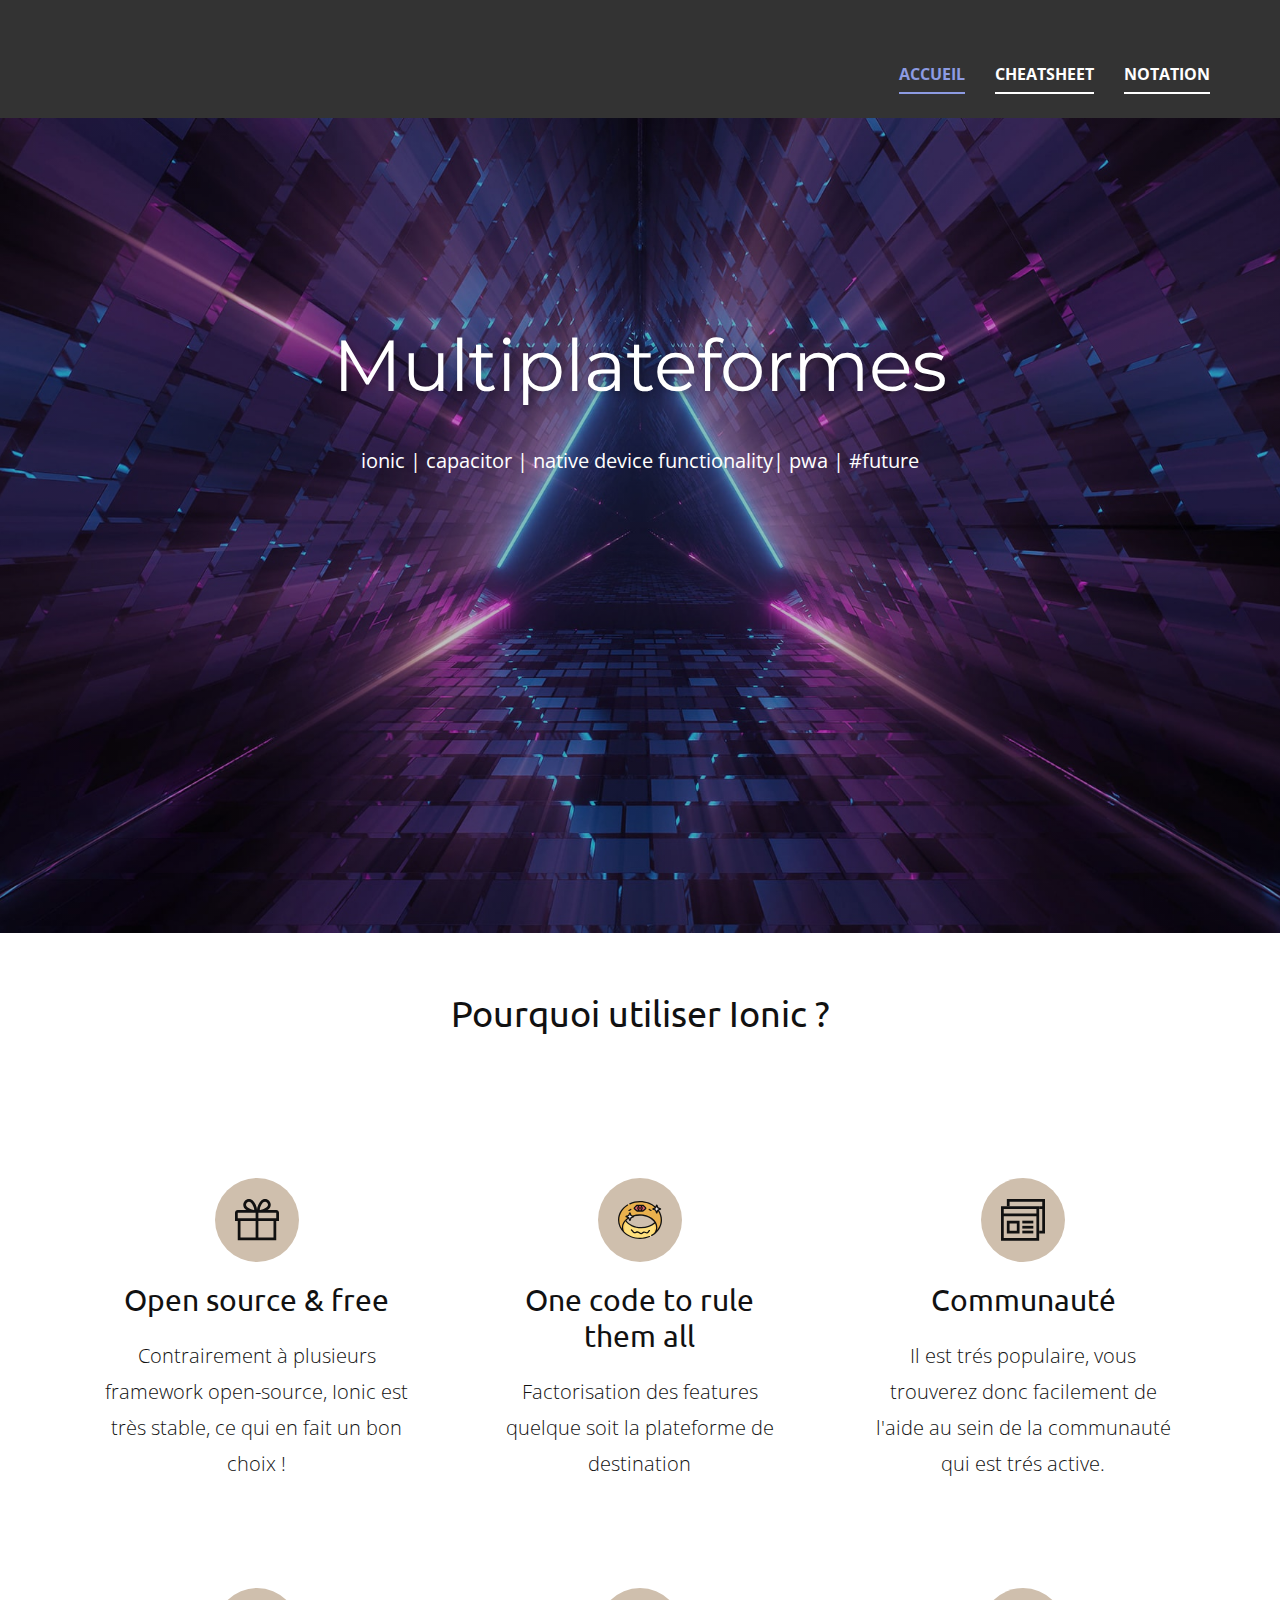
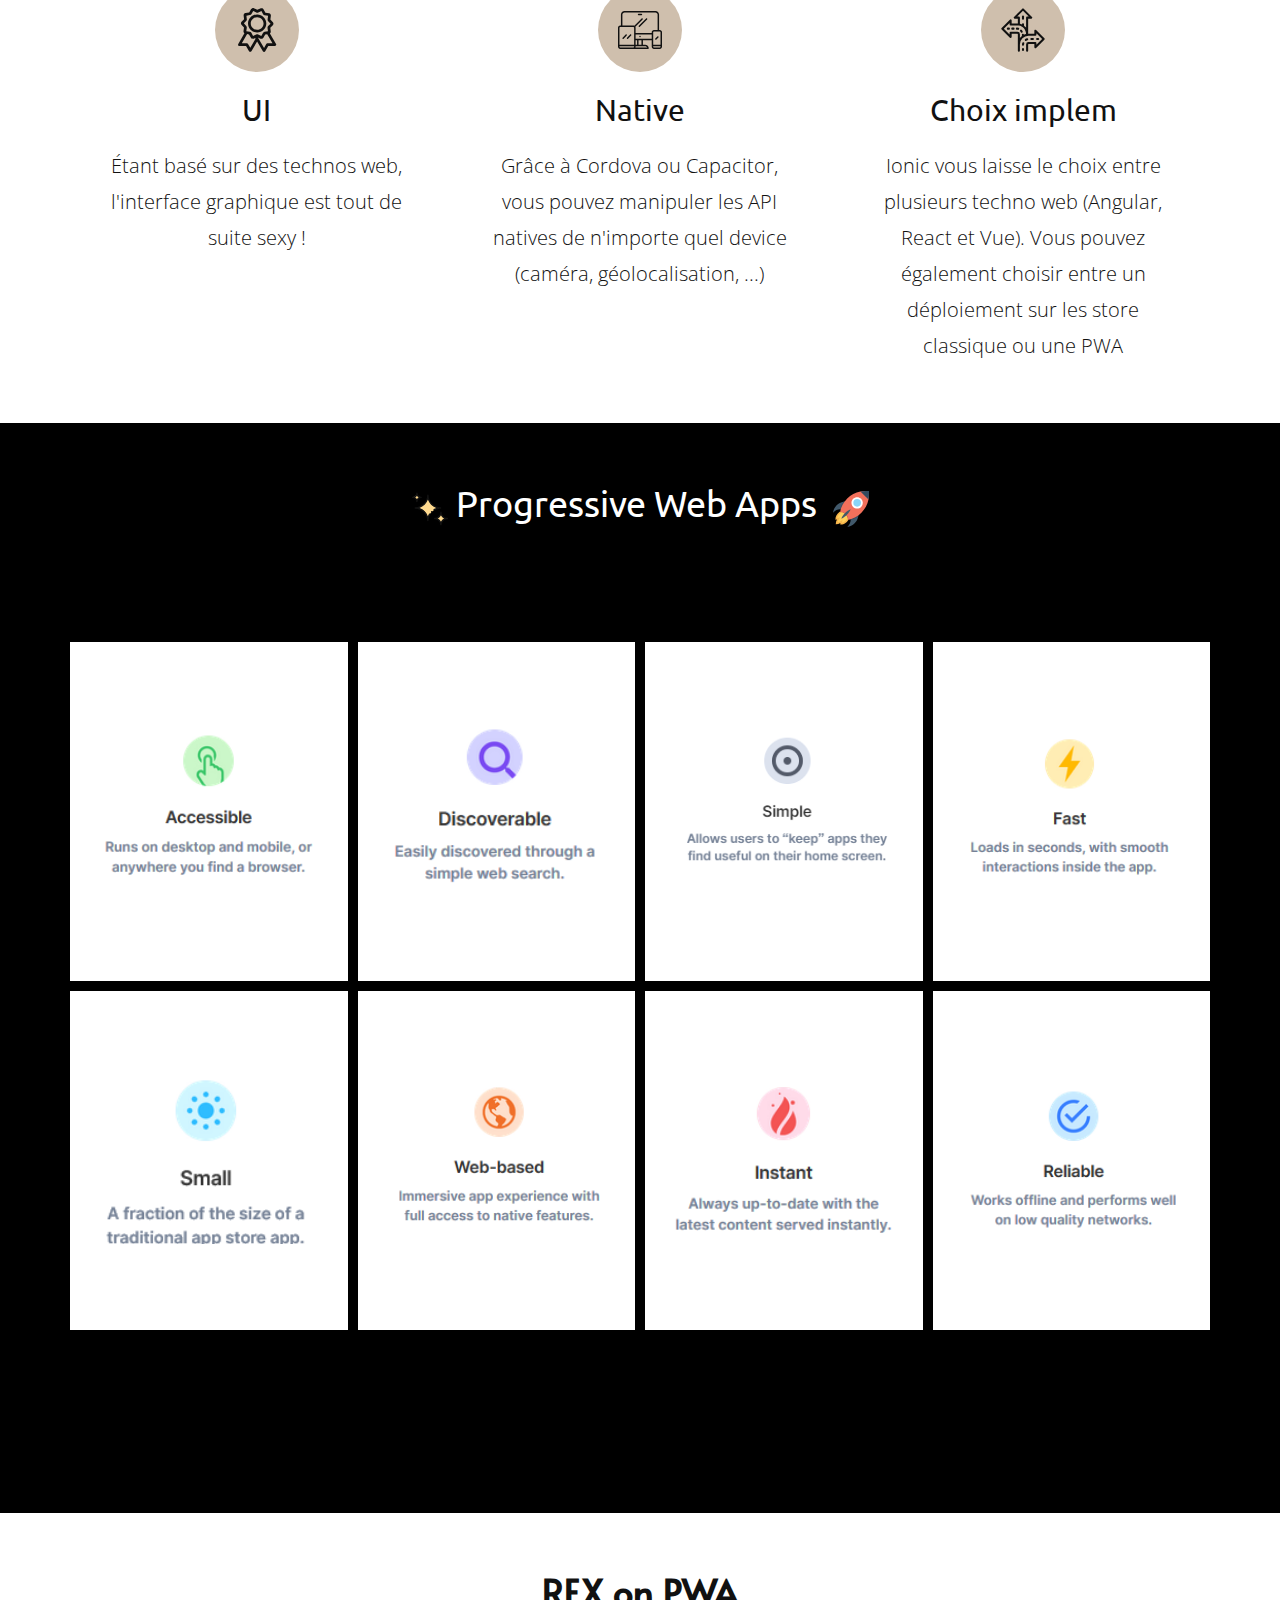
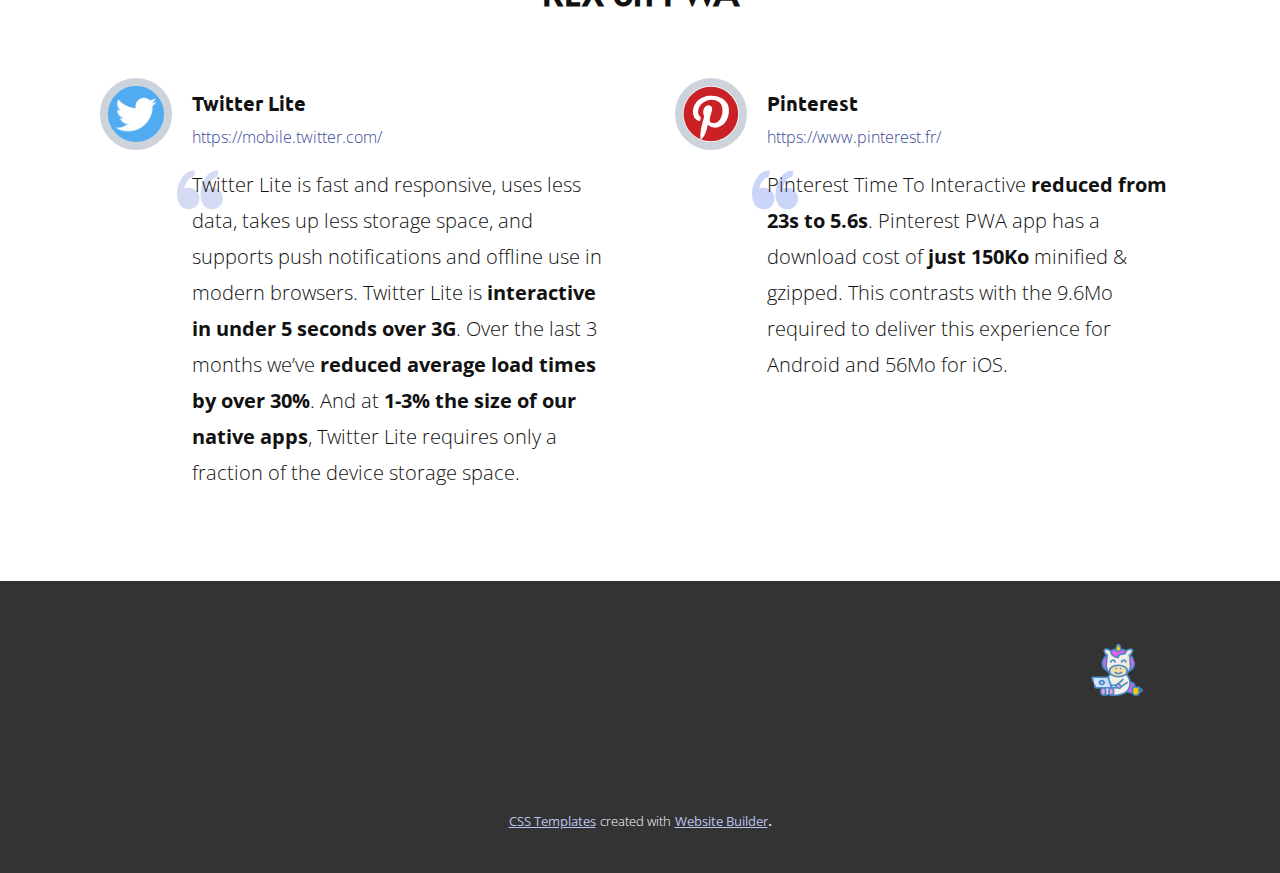
==== commit c3241691: "courses" ====
--- a/index.html
+++ b/index.html
@@ -11,7 +11,6 @@
 <link rel="stylesheet" href="Accueil.css" media="screen">
     <script class="u-script" type="text/javascript" src="jquery.js" defer=""></script>
     <script class="u-script" type="text/javascript" src="nicepage.js" defer=""></script>
-    <script type="text/javascript" src="//static.nicepage.com/shared/assets/jquery-1.9.1.min.js" defer="defer"></script>
     <link rel="icon" href="images/favicon.png">
     <link id="u-theme-google-font" rel="stylesheet" href="https://fonts.googleapis.com/css?family=Ubuntu:300,300i,400,400i,500,500i,700,700i|Open+Sans:300,300i,400,400i,600,600i,700,700i,800,800i">
     <link id="u-page-google-font" rel="stylesheet" href="https://fonts.googleapis.com/css?family=Montserrat:100,100i,200,200i,300,300i,400,400i,500,500i,600,600i,700,700i,800,800i,900,900i|Alata:400">
@@ -66,7 +65,6 @@
       <div class="u-clearfix u-sheet u-valign-middle-sm u-valign-middle-xs u-sheet-1">
         <h1 class="u-custom-font u-font-montserrat u-text u-text-body-alt-color u-title u-text-1">Multiplateformes</h1>
         <p class="u-large-text u-text u-text-body-alt-color u-text-font u-text-variant u-text-2">ionic | capacitor | native device functionality| pwa | #future</p>
-        <a href="https://nicepage.com/html-templates" class="u-active-white u-border-2 u-border-white u-btn u-button-style u-hover-white u-none u-text-active-black u-text-body-alt-color u-text-hover-black u-btn-1">Learn more</a>
       </div>
     </section>
     <section class="u-align-center u-clearfix u-section-2" id="sec-4b27">
--- a/Accueil.css
+++ b/Accueil.css
@@ -18,16 +18,7 @@
 
 .u-section-1 .u-text-2 {
   width: 770px;
-  margin: 40px auto 0;
-}
-
-.u-section-1 .u-btn-1 {
-  border-style: solid;
-  font-weight: 700;
-  text-transform: uppercase;
-  align-self: center;
   margin: 40px auto 60px;
-  padding: 10px 63px;
 }
 
 @media (max-width: 1199px) {
@@ -247,8 +238,9 @@
 
   .u-section-2 .u-repeater-1 {
     grid-auto-columns: calc(50% - 5px);
-    grid-template-columns: repeat(2, calc(50% - 5px));
+    grid-template-columns: calc(50% - 5px) calc(50% - 5px);
     grid-auto-rows: calc(33.33% - 6.66667px);
+    grid-gap: 10px 10px;
   }
 }
 
@@ -303,7 +295,7 @@
 
   .u-section-2 .u-repeater-1 {
     grid-auto-columns: 100%;
-    grid-template-columns: repeat(1, 100%);
+    grid-template-columns: 100%;
     grid-auto-rows: calc(16.66% - 8.33333px);
   }
 }.u-section-3 .u-sheet-1 {
@@ -471,8 +463,9 @@
 
   .u-section-3 .u-repeater-1 {
     grid-auto-columns: calc(33.3333% - 6.66667px);
-    grid-template-columns: repeat(3, calc(33.3333% - 6.66667px));
+    grid-template-columns: calc(33.3333% - 6.66667px) calc(33.3333% - 6.66667px) calc(33.3333% - 6.66667px);
     grid-auto-rows: calc(33.33% - 6.66667px);
+    grid-gap: 10px 10px;
   }
 }
 
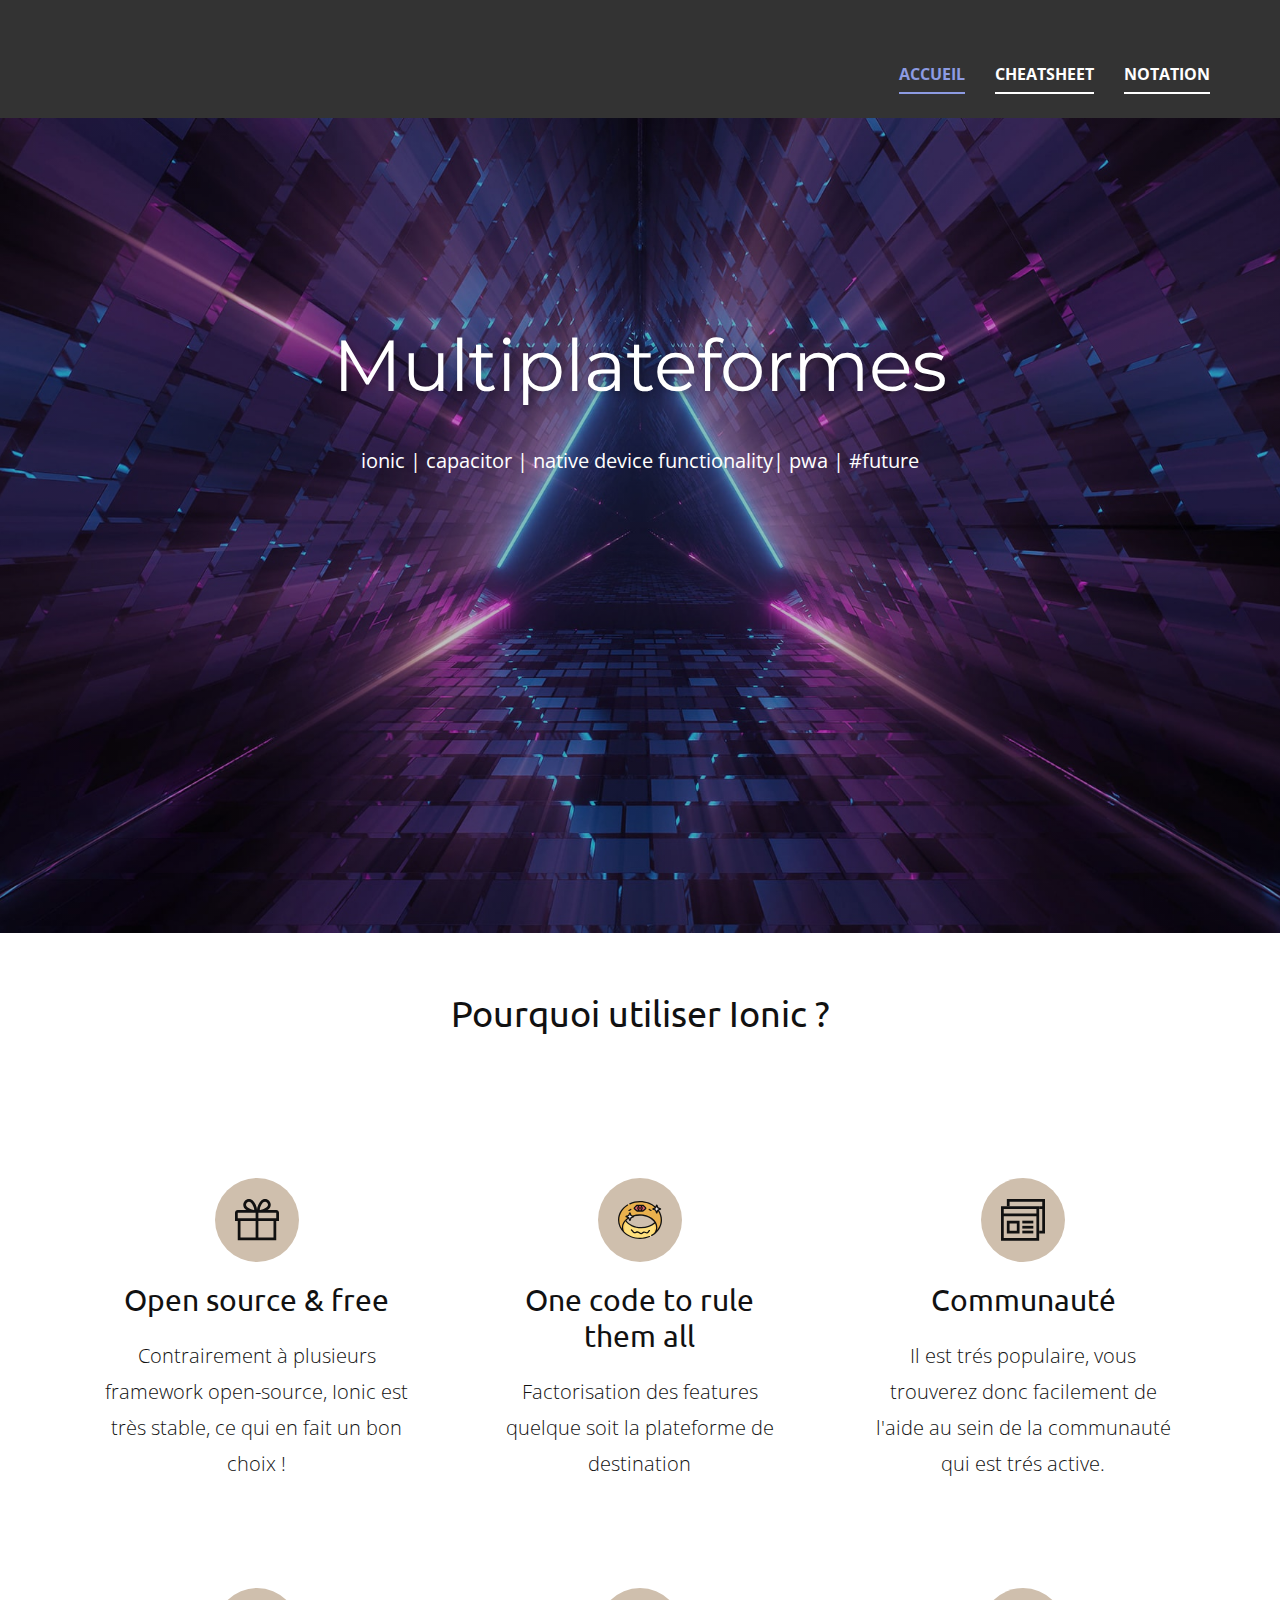
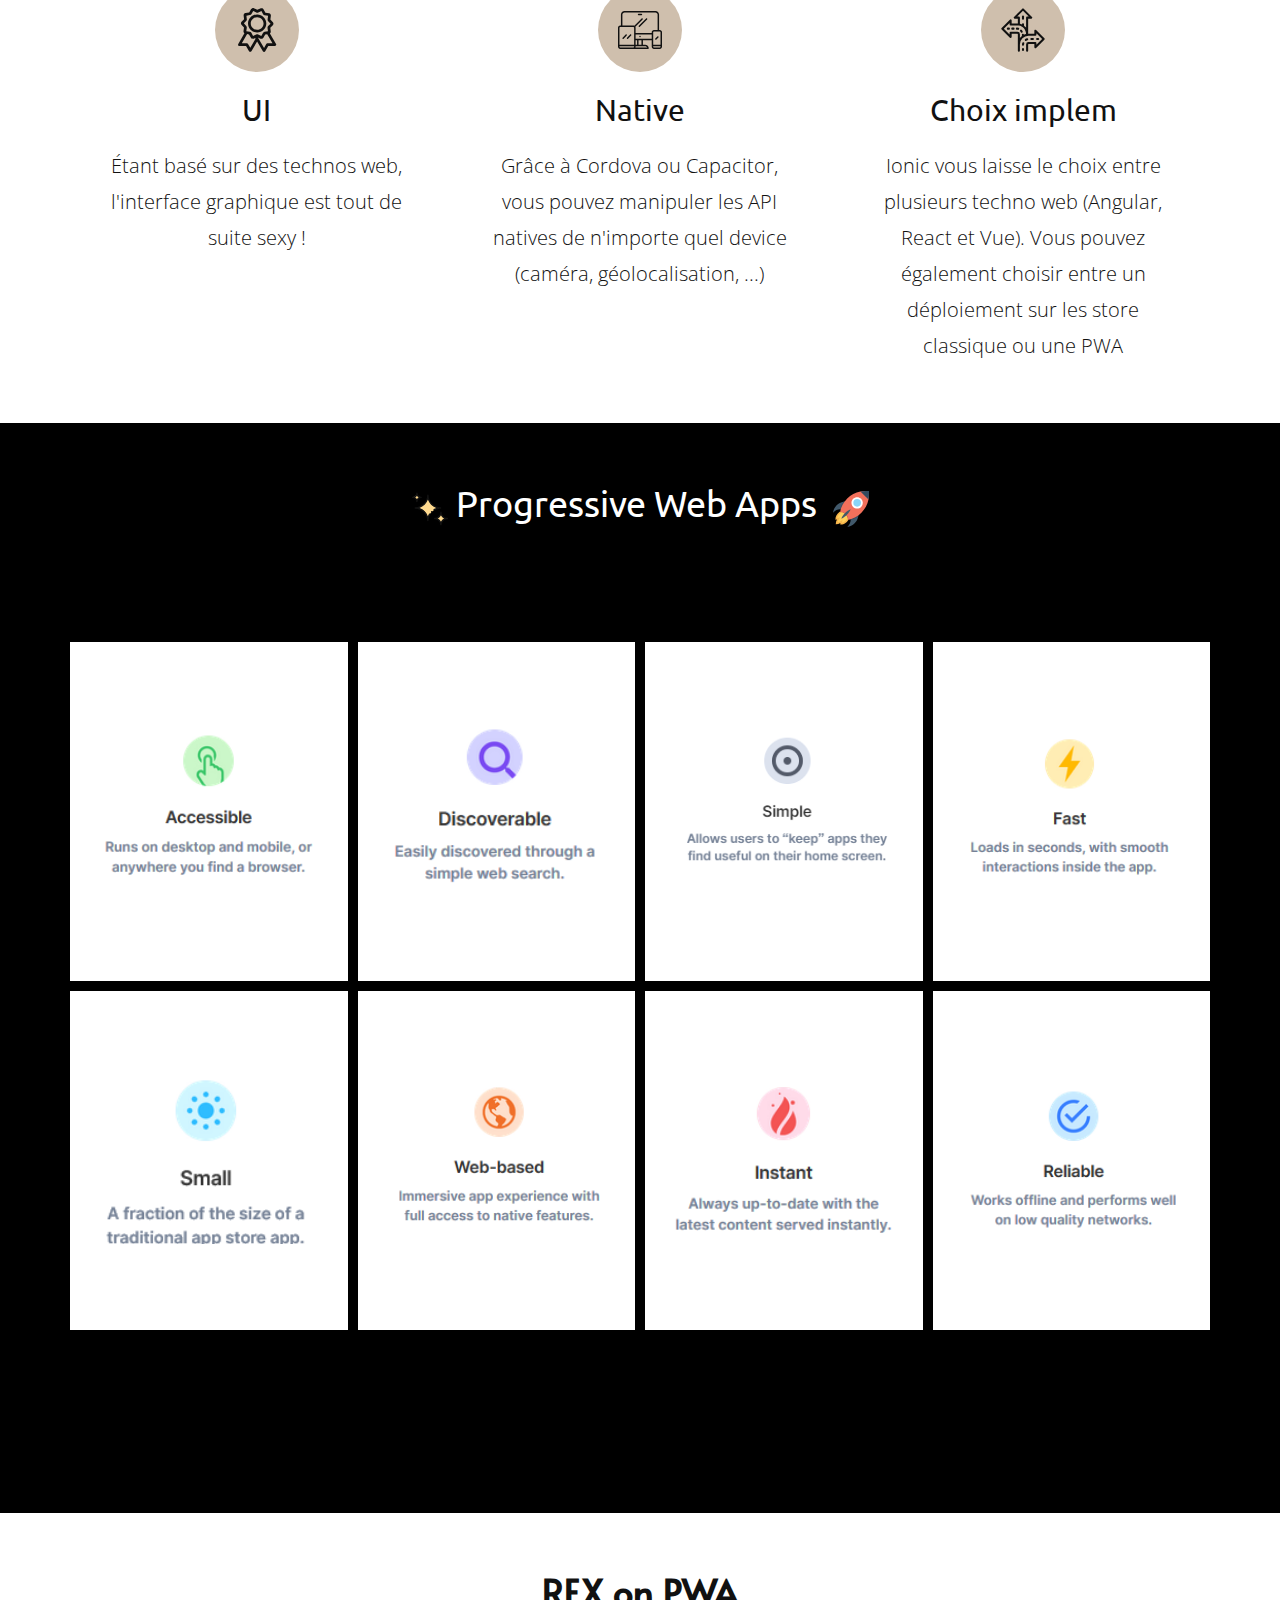
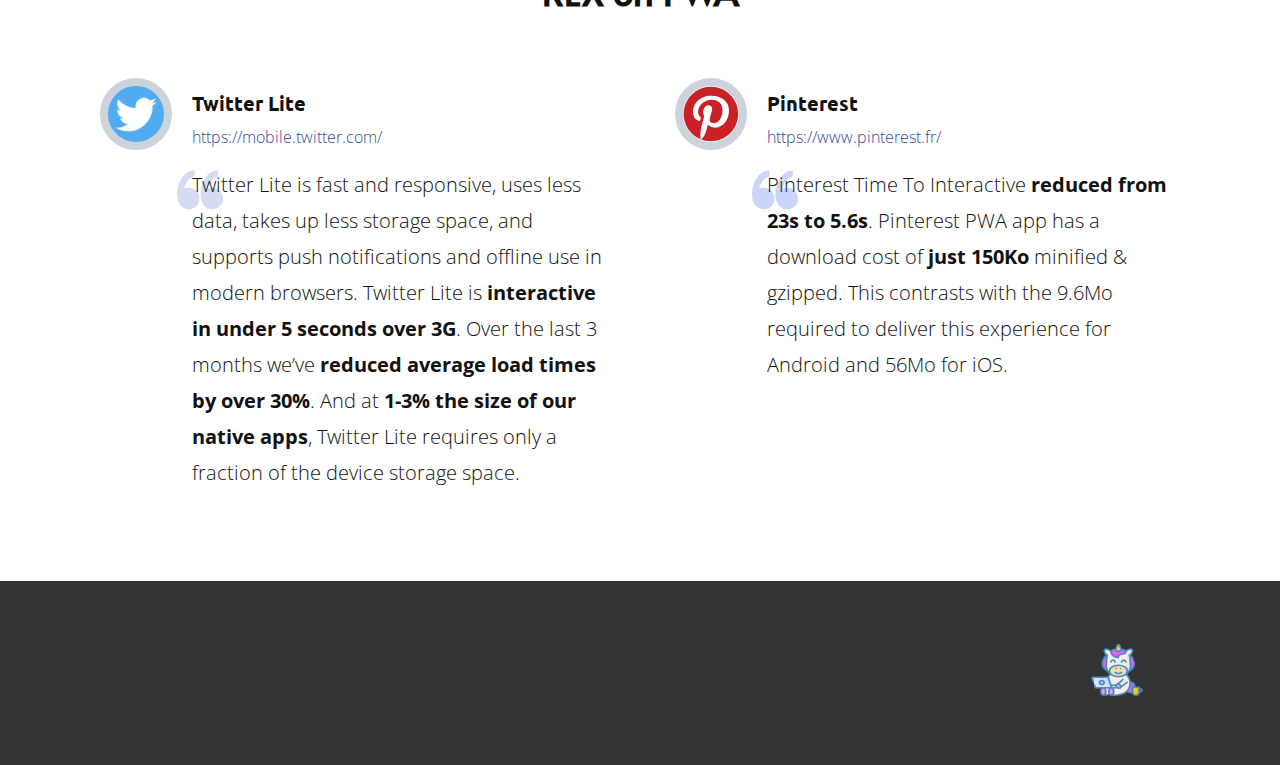
==== commit 53d77a42: "fix typo" ====
--- a/index.html
+++ b/index.html
@@ -261,16 +261,5 @@
     <footer class="u-align-left u-clearfix u-footer u-grey-80 u-footer" id="sec-4ef6"><div class="u-clearfix u-sheet u-sheet-1">
         <img src="images/appstore.png" alt="" class="u-image u-image-default u-preserve-proportions u-image-1" data-image-width="1024" data-image-height="1024">
       </div></footer>
-    <section class="u-backlink u-clearfix u-grey-80">
-      <a class="u-link" href="https://nicepage.com/css-templates" target="_blank">
-        <span>CSS Templates</span>
-      </a>
-      <p class="u-text">
-        <span>created with</span>
-      </p>
-      <a class="u-link" href="https://nicepage.com/website-builder" target="_blank">
-        <span>Website Builder</span>
-      </a>. 
-    </section>
   </body>
 </html>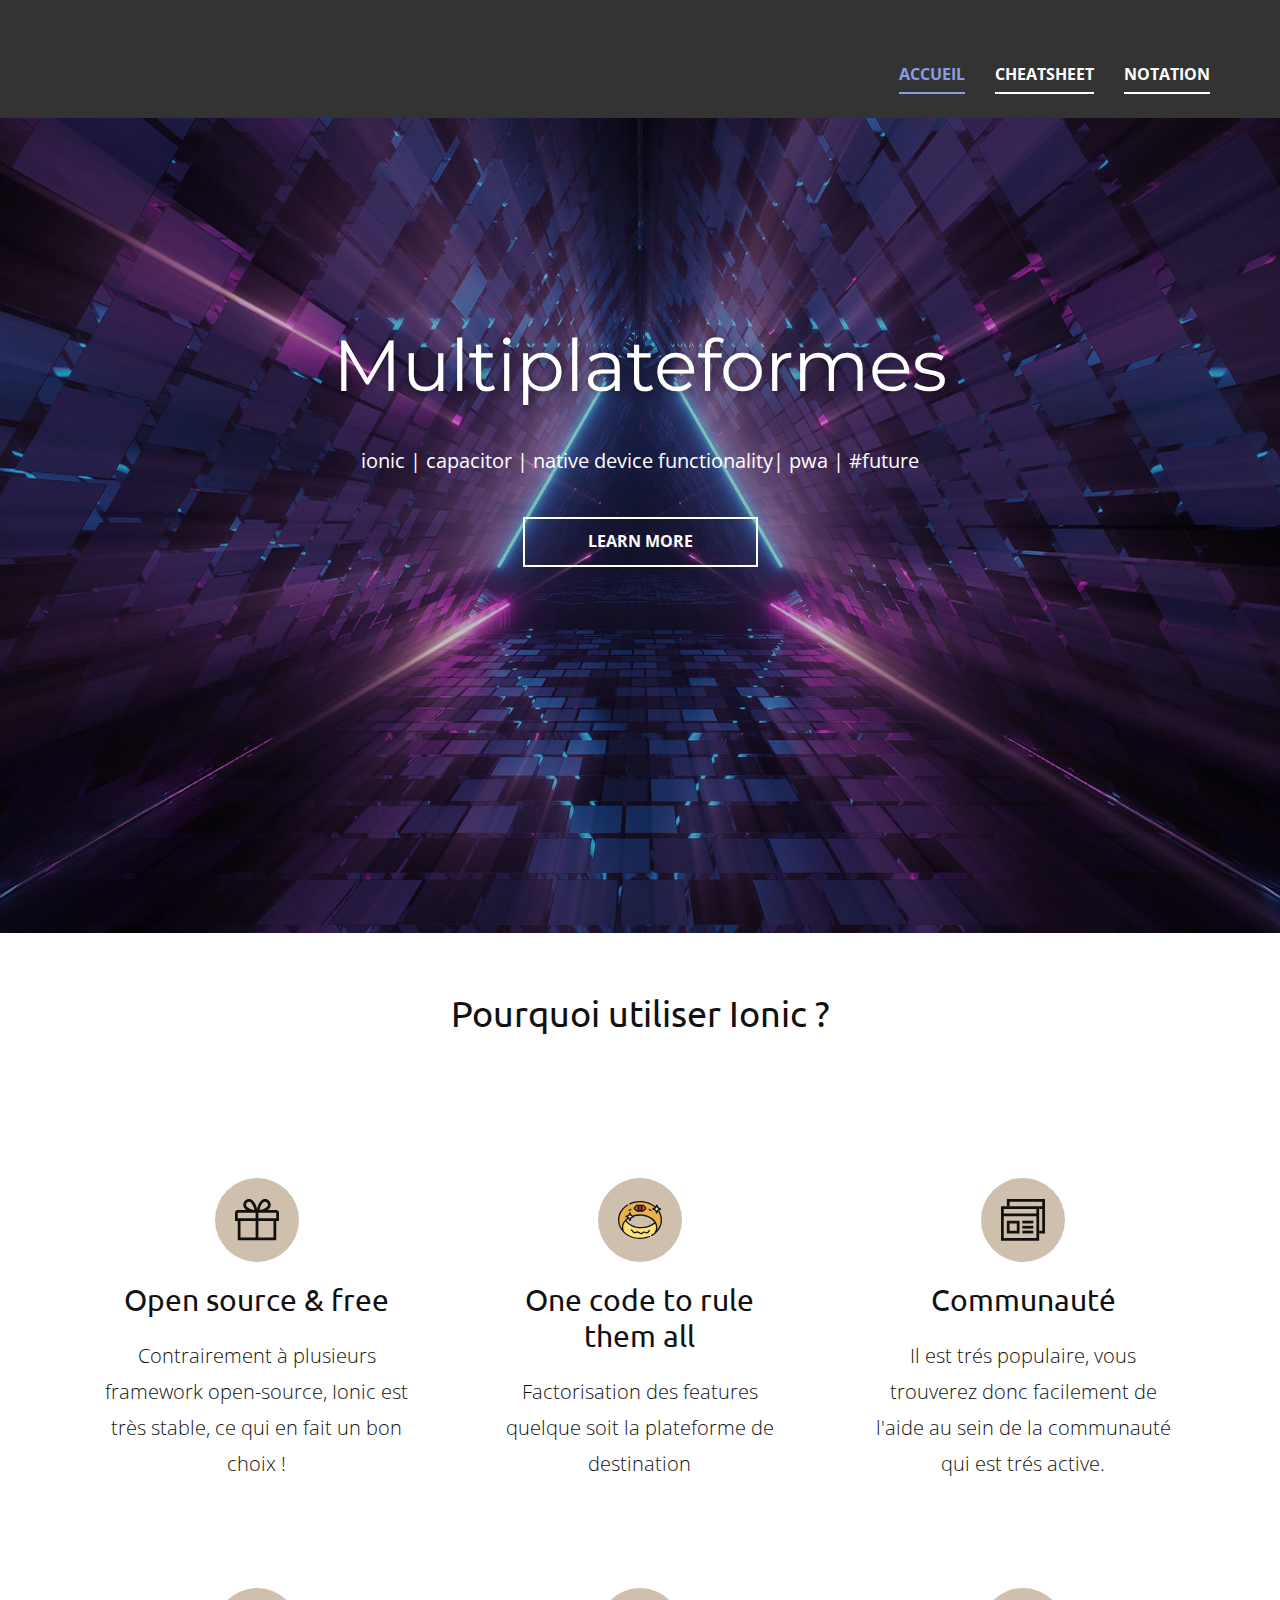
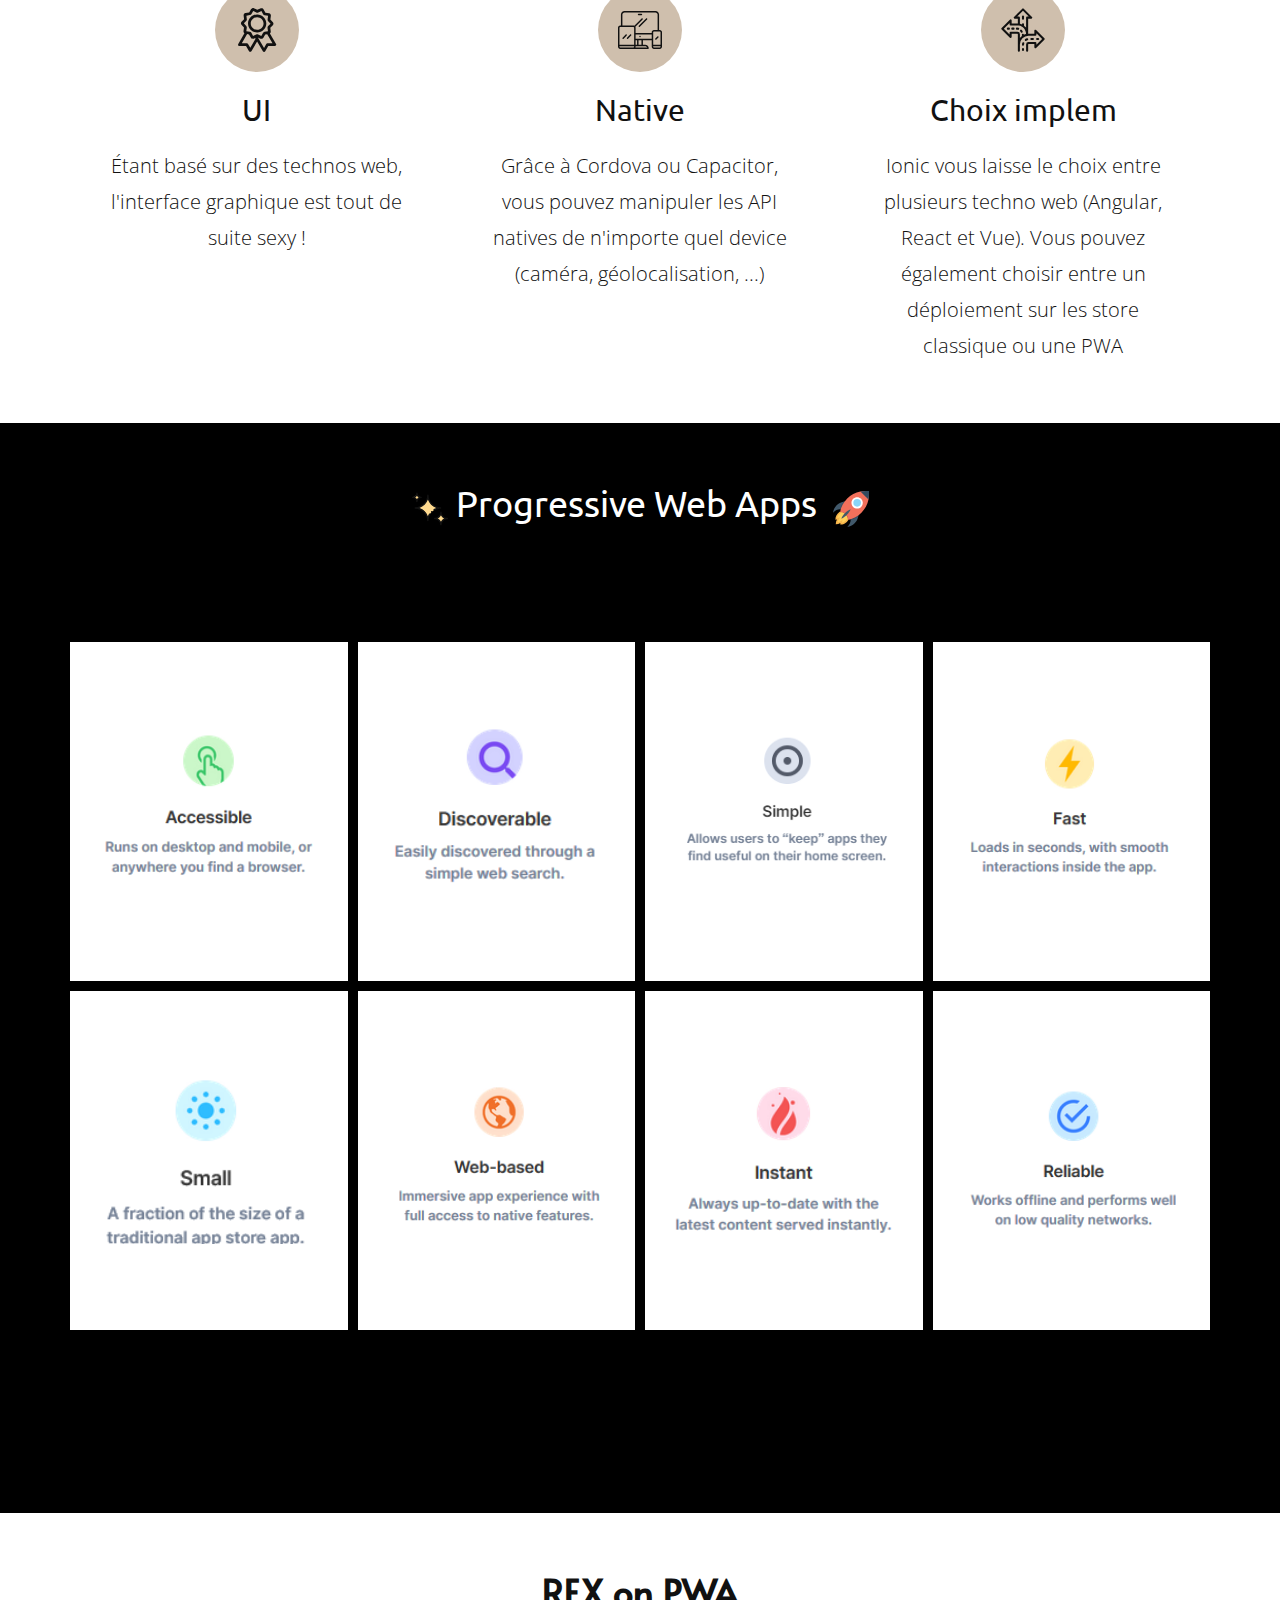
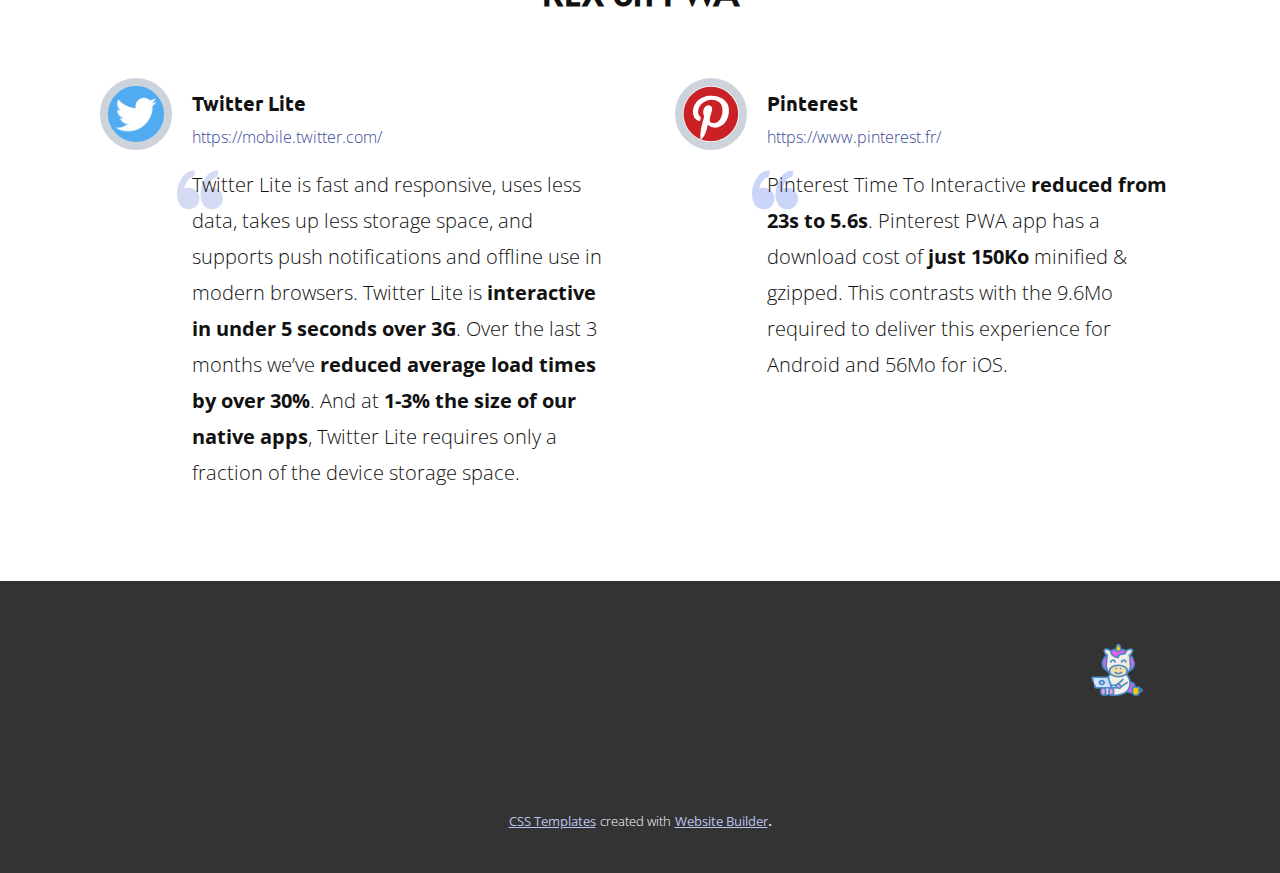
==== commit 4915e9ff: "update 2022" ====
--- a/index.html
+++ b/index.html
@@ -3,7 +3,7 @@
   <head>
     <meta name="viewport" content="width=device-width, initial-scale=1.0">
     <meta charset="utf-8">
-    <meta name="keywords" content="PC gaming news, reviews, and guides, Benefits of Video Games&nbsp;&nbsp;For Kids &amp; Adults, Video games, Brain stimulation, Stress relief, Top PC Games, Top PC Games, Gadgets for your game, Looking for games to download for free?, VR-Technologies, contact form, follow us">
+    <meta name="keywords" content="PC gaming news, reviews, and guides, Benefits of Video Games&nbsp;&nbsp;For Kids &amp;amp; Adults, Video games, Brain stimulation, Stress relief, Top PC Games, Top PC Games, Gadgets for your game, Looking for games to download for free?, VR-Technologies, contact form, follow us">
     <meta name="description" content="">
     <meta name="page_type" content="np-template-header-footer-from-plugin">
     <title>Accueil</title>
@@ -12,7 +12,7 @@
     <script class="u-script" type="text/javascript" src="jquery.js" defer=""></script>
     <script class="u-script" type="text/javascript" src="nicepage.js" defer=""></script>
     <link rel="icon" href="images/favicon.png">
-    <link id="u-theme-google-font" rel="stylesheet" href="https://fonts.googleapis.com/css?family=Ubuntu:300,300i,400,400i,500,500i,700,700i|Open+Sans:300,300i,400,400i,600,600i,700,700i,800,800i">
+    <link id="u-theme-google-font" rel="stylesheet" href="https://fonts.googleapis.com/css?family=Ubuntu:300,300i,400,400i,500,500i,700,700i|Open+Sans:300,300i,400,400i,500,500i,600,600i,700,700i,800,800i">
     <link id="u-page-google-font" rel="stylesheet" href="https://fonts.googleapis.com/css?family=Montserrat:100,100i,200,200i,300,300i,400,400i,500,500i,600,600i,700,700i,800,800i,900,900i|Alata:400">
     
     
@@ -22,23 +22,20 @@
     <script type="application/ld+json">{
 		"@context": "http://schema.org",
 		"@type": "Organization",
-		"name": "multiplateformes",
-		"url": "index.html"
+		"name": "multiplateformes"
 }</script>
+    <meta name="theme-color" content="#3a4998">
     <meta property="og:title" content="Accueil">
+    <meta property="og:description" content="">
     <meta property="og:type" content="website">
-    <meta name="theme-color" content="#3a4998">
-    <link rel="canonical" href="index.html">
-    <meta property="og:url" content="index.html">
   </head>
-  <body data-home-page="Accueil.html" data-home-page-title="Accueil" class="u-body"><header class="u-clearfix u-grey-80 u-header u-header" id="sec-da44"><div class="u-clearfix u-sheet u-sheet-1">
+  <body data-home-page="Accueil.html" data-home-page-title="Accueil" class="u-body u-xl-mode"><header class="u-clearfix u-grey-80 u-header u-header" id="sec-da44"><div class="u-clearfix u-sheet u-sheet-1">
         <nav class="u-menu u-menu-dropdown u-offcanvas u-menu-1" data-responsive-from="SM">
           <div class="menu-collapse" style="font-size: 1rem; letter-spacing: 0px; font-weight: 700; text-transform: uppercase;" wfd-invisible="true">
             <a class="u-button-style u-custom-active-border-color u-custom-active-color u-custom-border u-custom-border-color u-custom-borders u-custom-color u-custom-hover-border-color u-custom-hover-color u-custom-left-right-menu-spacing u-custom-padding-bottom u-custom-text-active-color u-custom-text-color u-custom-text-hover-color u-custom-top-bottom-menu-spacing u-nav-link u-text-active-palette-1-base u-text-hover-palette-2-base" href="#">
-              <svg><use xmlns:xlink="http://www.w3.org/1999/xlink" xlink:href="#menu-hamburger"></use></svg>
-              <svg version="1.1" xmlns="http://www.w3.org/2000/svg" xmlns:xlink="http://www.w3.org/1999/xlink"><defs><symbol id="menu-hamburger" viewBox="0 0 16 16" style="width: 16px; height: 16px;"><rect y="1" width="16" height="2"></rect><rect y="7" width="16" height="2"></rect><rect y="13" width="16" height="2"></rect>
-</symbol>
-</defs></svg>
+              <svg class="u-svg-link" viewBox="0 0 24 24"><use xmlns:xlink="http://www.w3.org/1999/xlink" xlink:href="#menu-hamburger"></use></svg>
+              <svg class="u-svg-content" version="1.1" id="menu-hamburger" viewBox="0 0 16 16" x="0px" y="0px" xmlns:xlink="http://www.w3.org/1999/xlink" xmlns="http://www.w3.org/2000/svg"><g><rect y="1" width="16" height="2"></rect><rect y="7" width="16" height="2"></rect><rect y="13" width="16" height="2"></rect>
+</g></svg>
             </a>
           </div>
           <div class="u-custom-menu u-nav-container">
@@ -49,7 +46,7 @@
           </div>
           <div class="u-custom-menu u-nav-container-collapse" wfd-invisible="true">
             <div class="u-black u-container-style u-inner-container-layout u-opacity u-opacity-95 u-sidenav">
-              <div class="u-sidenav-overflow">
+              <div class="u-inner-container-layout u-sidenav-overflow">
                 <div class="u-menu-close"></div>
                 <ul class="u-align-center u-nav u-popupmenu-items u-unstyled u-nav-2"><li class="u-nav-item"><a class="u-button-style u-nav-link" href="Accueil.html" style="padding: 10px 0px;">Accueil</a>
 </li><li class="u-nav-item"><a class="u-button-style u-nav-link" href="CheatSheet.html" style="padding: 10px 0px;">CheatSheet</a>
@@ -65,6 +62,7 @@
       <div class="u-clearfix u-sheet u-valign-middle-sm u-valign-middle-xs u-sheet-1">
         <h1 class="u-custom-font u-font-montserrat u-text u-text-body-alt-color u-title u-text-1">Multiplateformes</h1>
         <p class="u-large-text u-text u-text-body-alt-color u-text-font u-text-variant u-text-2">ionic | capacitor | native device functionality| pwa | #future</p>
+        <a href="https://nicepage.com/html-templates" class="u-active-white u-border-2 u-border-white u-btn u-button-style u-hover-white u-none u-text-active-black u-text-body-alt-color u-text-hover-black u-btn-1">Learn more</a>
       </div>
     </section>
     <section class="u-align-center u-clearfix u-section-2" id="sec-4b27">
@@ -261,5 +259,16 @@
     <footer class="u-align-left u-clearfix u-footer u-grey-80 u-footer" id="sec-4ef6"><div class="u-clearfix u-sheet u-sheet-1">
         <img src="images/appstore.png" alt="" class="u-image u-image-default u-preserve-proportions u-image-1" data-image-width="1024" data-image-height="1024">
       </div></footer>
+    <section class="u-backlink u-clearfix u-grey-80">
+      <a class="u-link" href="css-templates" target="_blank">
+        <span>CSS Templates</span>
+      </a>
+      <p class="u-text">
+        <span>created with</span>
+      </p>
+      <a class="u-link" href="website-builder" target="_blank">
+        <span>Website Builder</span>
+      </a>. 
+    </section>
   </body>
 </html>--- a/nicepage.css
+++ b/nicepage.css
@@ -1,7 +1,7 @@
 /*begin-commonstyles library*//*!
- * froala_editor v3.2.3 (https://www.froala.com/wysiwyg-editor)
+ * froala_editor v4.0.6 (https://www.froala.com/wysiwyg-editor)
  * License https://froala.com/wysiwyg-editor/terms/
- * Copyright 2014-2020 Froala Labs
+ * Copyright 2014-2021 Froala Labs
  */
 
 .fr-clearfix::after {
@@ -52,6 +52,8 @@
     color: inherit; }
   .fr-view strong {
     font-weight: 700; }
+  .fr-view table[border='0'] td:not([class]), .fr-view table[border='0'] th:not([class]), .fr-view table[border='0'] td[class=""], .fr-view table[border='0'] th[class=""] {
+    border-width: 0px; }
   .fr-view table {
     border: none;
     border-collapse: collapse;
@@ -93,27 +95,27 @@
     white-space: pre-wrap;
     word-wrap: break-word;
     overflow: visible; }
-/*.fr-view[dir="rtl"] blockquote {
-  border-left: none;
-  border-right: solid 2px #5E35B1;
-  margin-right: 0;
-  padding-right: 5px;
-  padding-left: 0; }
-  .fr-view[dir="rtl"] blockquote blockquote {
-    border-color: #00BCD4; }
-    .fr-view[dir="rtl"] blockquote blockquote blockquote {
-      border-color: #43A047; }
-.fr-view blockquote {
-  border-left: solid 2px #5E35B1;
-  margin-left: 0;
-  padding-left: 5px;
-  color: #5E35B1; }
-  .fr-view blockquote blockquote {
-    border-color: #00BCD4;
-    color: #00BCD4; }
-    .fr-view blockquote blockquote blockquote {
-      border-color: #43A047;
-      color: #43A047; }*/
+/*  .fr-view[dir="rtl"] blockquote {
+    border-left: none;
+    border-right: solid 2px #5E35B1;
+    margin-right: 0;
+    padding-right: 5px;
+    padding-left: 0; }
+    .fr-view[dir="rtl"] blockquote blockquote {
+      border-color: #00BCD4; }
+      .fr-view[dir="rtl"] blockquote blockquote blockquote {
+        border-color: #43A047; }
+  .fr-view blockquote {
+    border-left: solid 2px #5E35B1;
+    margin-left: 0;
+    padding-left: 5px;
+    color: #5E35B1; }
+    .fr-view blockquote blockquote {
+      border-color: #00BCD4;
+      color: #00BCD4; }
+      .fr-view blockquote blockquote blockquote {
+        border-color: #43A047;
+        color: #43A047; } */
   .fr-view span.fr-emoticon {
     font-weight: normal;
     font-family: "Apple Color Emoji","Segoe UI Emoji","NotoColorEmoji","Segoe UI Symbol","Android Emoji","EmojiSymbols";
@@ -287,8 +289,6 @@
     background-clip: padding-box; }
   .fr-view button.fr-large, .fr-view input.fr-large, .fr-view textarea.fr-large {
     font-size: 24px; }
-  .fr-view ul, .fr-view ol {
-    list-style-position: inside; }
 
 /**
  * Image style.
@@ -360,3632 +360,8 @@
       float: right;
       margin: 5px 0 5px 5px;
       max-width: calc(100% - 5px); }
-/*end-commonstyles library*//*begin-commonstyles library*/@charset "UTF-8";
-
-/*!
- * animate.css -https://daneden.github.io/animate.css/
- * Version - 3.7.2
- * Licensed under the MIT license - http://opensource.org/licenses/MIT
- *
- * Copyright (c) 2019 Daniel Eden
- */
-
-@-webkit-keyframes bounce {
-  from,
-  20%,
-  53%,
-  80%,
-  to {
-    -webkit-animation-timing-function: cubic-bezier(0.215, 0.61, 0.355, 1);
-    animation-timing-function: cubic-bezier(0.215, 0.61, 0.355, 1);
-    -webkit-transform: translate3d(0, 0, 0);
-    transform: translate3d(0, 0, 0);
-  }
-
-  40%,
-  43% {
-    -webkit-animation-timing-function: cubic-bezier(0.755, 0.05, 0.855, 0.06);
-    animation-timing-function: cubic-bezier(0.755, 0.05, 0.855, 0.06);
-    -webkit-transform: translate3d(0, -30px, 0);
-    transform: translate3d(0, -30px, 0);
-  }
-
-  70% {
-    -webkit-animation-timing-function: cubic-bezier(0.755, 0.05, 0.855, 0.06);
-    animation-timing-function: cubic-bezier(0.755, 0.05, 0.855, 0.06);
-    -webkit-transform: translate3d(0, -15px, 0);
-    transform: translate3d(0, -15px, 0);
-  }
-
-  90% {
-    -webkit-transform: translate3d(0, -4px, 0);
-    transform: translate3d(0, -4px, 0);
-  }
-}
-
-@keyframes bounce {
-  from,
-  20%,
-  53%,
-  80%,
-  to {
-    -webkit-animation-timing-function: cubic-bezier(0.215, 0.61, 0.355, 1);
-    animation-timing-function: cubic-bezier(0.215, 0.61, 0.355, 1);
-    -webkit-transform: translate3d(0, 0, 0);
-    transform: translate3d(0, 0, 0);
-  }
-
-  40%,
-  43% {
-    -webkit-animation-timing-function: cubic-bezier(0.755, 0.05, 0.855, 0.06);
-    animation-timing-function: cubic-bezier(0.755, 0.05, 0.855, 0.06);
-    -webkit-transform: translate3d(0, -30px, 0);
-    transform: translate3d(0, -30px, 0);
-  }
-
-  70% {
-    -webkit-animation-timing-function: cubic-bezier(0.755, 0.05, 0.855, 0.06);
-    animation-timing-function: cubic-bezier(0.755, 0.05, 0.855, 0.06);
-    -webkit-transform: translate3d(0, -15px, 0);
-    transform: translate3d(0, -15px, 0);
-  }
-
-  90% {
-    -webkit-transform: translate3d(0, -4px, 0);
-    transform: translate3d(0, -4px, 0);
-  }
-}
-
-.bounce {
-  -webkit-animation-name: bounce;
-  animation-name: bounce;
-  -webkit-transform-origin: center bottom;
-  transform-origin: center bottom;
-}
-
-@-webkit-keyframes flash {
-  from,
-  50%,
-  to {
-    opacity: 1;
-  }
-
-  25%,
-  75% {
-    opacity: 0;
-  }
-}
-
-@keyframes flash {
-  from,
-  50%,
-  to {
-    opacity: 1;
-  }
-
-  25%,
-  75% {
-    opacity: 0;
-  }
-}
-
-.flash {
-  -webkit-animation-name: flash;
-  animation-name: flash;
-}
-
-/* originally authored by Nick Pettit - https://github.com/nickpettit/glide */
-
-@-webkit-keyframes pulse {
-  from {
-    -webkit-transform: scale3d(1, 1, 1);
-    transform: scale3d(1, 1, 1);
-  }
-
-  50% {
-    -webkit-transform: scale3d(1.05, 1.05, 1.05);
-    transform: scale3d(1.05, 1.05, 1.05);
-  }
-
-  to {
-    -webkit-transform: scale3d(1, 1, 1);
-    transform: scale3d(1, 1, 1);
-  }
-}
-
-@keyframes pulse {
-  from {
-    -webkit-transform: scale3d(1, 1, 1);
-    transform: scale3d(1, 1, 1);
-  }
-
-  50% {
-    -webkit-transform: scale3d(1.05, 1.05, 1.05);
-    transform: scale3d(1.05, 1.05, 1.05);
-  }
-
-  to {
-    -webkit-transform: scale3d(1, 1, 1);
-    transform: scale3d(1, 1, 1);
-  }
-}
-
-.pulse {
-  -webkit-animation-name: pulse;
-  animation-name: pulse;
-}
-
-@-webkit-keyframes rubberBand {
-  from {
-    -webkit-transform: scale3d(1, 1, 1);
-    transform: scale3d(1, 1, 1);
-  }
-
-  30% {
-    -webkit-transform: scale3d(1.25, 0.75, 1);
-    transform: scale3d(1.25, 0.75, 1);
-  }
-
-  40% {
-    -webkit-transform: scale3d(0.75, 1.25, 1);
-    transform: scale3d(0.75, 1.25, 1);
-  }
-
-  50% {
-    -webkit-transform: scale3d(1.15, 0.85, 1);
-    transform: scale3d(1.15, 0.85, 1);
-  }
-
-  65% {
-    -webkit-transform: scale3d(0.95, 1.05, 1);
-    transform: scale3d(0.95, 1.05, 1);
-  }
-
-  75% {
-    -webkit-transform: scale3d(1.05, 0.95, 1);
-    transform: scale3d(1.05, 0.95, 1);
-  }
-
-  to {
-    -webkit-transform: scale3d(1, 1, 1);
-    transform: scale3d(1, 1, 1);
-  }
-}
-
-@keyframes rubberBand {
-  from {
-    -webkit-transform: scale3d(1, 1, 1);
-    transform: scale3d(1, 1, 1);
-  }
-
-  30% {
-    -webkit-transform: scale3d(1.25, 0.75, 1);
-    transform: scale3d(1.25, 0.75, 1);
-  }
-
-  40% {
-    -webkit-transform: scale3d(0.75, 1.25, 1);
-    transform: scale3d(0.75, 1.25, 1);
-  }
-
-  50% {
-    -webkit-transform: scale3d(1.15, 0.85, 1);
-    transform: scale3d(1.15, 0.85, 1);
-  }
-
-  65% {
-    -webkit-transform: scale3d(0.95, 1.05, 1);
-    transform: scale3d(0.95, 1.05, 1);
-  }
-
-  75% {
-    -webkit-transform: scale3d(1.05, 0.95, 1);
-    transform: scale3d(1.05, 0.95, 1);
-  }
-
-  to {
-    -webkit-transform: scale3d(1, 1, 1);
-    transform: scale3d(1, 1, 1);
-  }
-}
-
-.rubberBand {
-  -webkit-animation-name: rubberBand;
-  animation-name: rubberBand;
-}
-
-@-webkit-keyframes shake {
-  from,
-  to {
-    -webkit-transform: translate3d(0, 0, 0);
-    transform: translate3d(0, 0, 0);
-  }
-
-  10%,
-  30%,
-  50%,
-  70%,
-  90% {
-    -webkit-transform: translate3d(-10px, 0, 0);
-    transform: translate3d(-10px, 0, 0);
-  }
-
-  20%,
-  40%,
-  60%,
-  80% {
-    -webkit-transform: translate3d(10px, 0, 0);
-    transform: translate3d(10px, 0, 0);
-  }
-}
-
-@keyframes shake {
-  from,
-  to {
-    -webkit-transform: translate3d(0, 0, 0);
-    transform: translate3d(0, 0, 0);
-  }
-
-  10%,
-  30%,
-  50%,
-  70%,
-  90% {
-    -webkit-transform: translate3d(-10px, 0, 0);
-    transform: translate3d(-10px, 0, 0);
-  }
-
-  20%,
-  40%,
-  60%,
-  80% {
-    -webkit-transform: translate3d(10px, 0, 0);
-    transform: translate3d(10px, 0, 0);
-  }
-}
-
-.shake {
-  -webkit-animation-name: shake;
-  animation-name: shake;
-}
-
-@-webkit-keyframes headShake {
-  0% {
-    -webkit-transform: translateX(0);
-    transform: translateX(0);
-  }
-
-  6.5% {
-    -webkit-transform: translateX(-6px) rotateY(-9deg);
-    transform: translateX(-6px) rotateY(-9deg);
-  }
-
-  18.5% {
-    -webkit-transform: translateX(5px) rotateY(7deg);
-    transform: translateX(5px) rotateY(7deg);
-  }
-
-  31.5% {
-    -webkit-transform: translateX(-3px) rotateY(-5deg);
-    transform: translateX(-3px) rotateY(-5deg);
-  }
-
-  43.5% {
-    -webkit-transform: translateX(2px) rotateY(3deg);
-    transform: translateX(2px) rotateY(3deg);
-  }
-
-  50% {
-    -webkit-transform: translateX(0);
-    transform: translateX(0);
-  }
-}
-
-@keyframes headShake {
-  0% {
-    -webkit-transform: translateX(0);
-    transform: translateX(0);
-  }
-
-  6.5% {
-    -webkit-transform: translateX(-6px) rotateY(-9deg);
-    transform: translateX(-6px) rotateY(-9deg);
-  }
-
-  18.5% {
-    -webkit-transform: translateX(5px) rotateY(7deg);
-    transform: translateX(5px) rotateY(7deg);
-  }
-
-  31.5% {
-    -webkit-transform: translateX(-3px) rotateY(-5deg);
-    transform: translateX(-3px) rotateY(-5deg);
-  }
-
-  43.5% {
-    -webkit-transform: translateX(2px) rotateY(3deg);
-    transform: translateX(2px) rotateY(3deg);
-  }
-
-  50% {
-    -webkit-transform: translateX(0);
-    transform: translateX(0);
-  }
-}
-
-.headShake {
-  -webkit-animation-timing-function: ease-in-out;
-  animation-timing-function: ease-in-out;
-  -webkit-animation-name: headShake;
-  animation-name: headShake;
-}
-
-@-webkit-keyframes swing {
-  20% {
-    -webkit-transform: rotate3d(0, 0, 1, 15deg);
-    transform: rotate3d(0, 0, 1, 15deg);
-  }
-
-  40% {
-    -webkit-transform: rotate3d(0, 0, 1, -10deg);
-    transform: rotate3d(0, 0, 1, -10deg);
-  }
-
-  60% {
-    -webkit-transform: rotate3d(0, 0, 1, 5deg);
-    transform: rotate3d(0, 0, 1, 5deg);
-  }
-
-  80% {
-    -webkit-transform: rotate3d(0, 0, 1, -5deg);
-    transform: rotate3d(0, 0, 1, -5deg);
-  }
-
-  to {
-    -webkit-transform: rotate3d(0, 0, 1, 0deg);
-    transform: rotate3d(0, 0, 1, 0deg);
-  }
-}
-
-@keyframes swing {
-  20% {
-    -webkit-transform: rotate3d(0, 0, 1, 15deg);
-    transform: rotate3d(0, 0, 1, 15deg);
-  }
-
-  40% {
-    -webkit-transform: rotate3d(0, 0, 1, -10deg);
-    transform: rotate3d(0, 0, 1, -10deg);
-  }
-
-  60% {
-    -webkit-transform: rotate3d(0, 0, 1, 5deg);
-    transform: rotate3d(0, 0, 1, 5deg);
-  }
-
-  80% {
-    -webkit-transform: rotate3d(0, 0, 1, -5deg);
-    transform: rotate3d(0, 0, 1, -5deg);
-  }
-
-  to {
-    -webkit-transform: rotate3d(0, 0, 1, 0deg);
-    transform: rotate3d(0, 0, 1, 0deg);
-  }
-}
-
-.swing {
-  -webkit-transform-origin: top center;
-  transform-origin: top center;
-  -webkit-animation-name: swing;
-  animation-name: swing;
-}
-
-@-webkit-keyframes tada {
-  from {
-    -webkit-transform: scale3d(1, 1, 1);
-    transform: scale3d(1, 1, 1);
-  }
-
-  10%,
-  20% {
-    -webkit-transform: scale3d(0.9, 0.9, 0.9) rotate3d(0, 0, 1, -3deg);
-    transform: scale3d(0.9, 0.9, 0.9) rotate3d(0, 0, 1, -3deg);
-  }
-
-  30%,
-  50%,
-  70%,
-  90% {
-    -webkit-transform: scale3d(1.1, 1.1, 1.1) rotate3d(0, 0, 1, 3deg);
-    transform: scale3d(1.1, 1.1, 1.1) rotate3d(0, 0, 1, 3deg);
-  }
-
-  40%,
-  60%,
-  80% {
-    -webkit-transform: scale3d(1.1, 1.1, 1.1) rotate3d(0, 0, 1, -3deg);
-    transform: scale3d(1.1, 1.1, 1.1) rotate3d(0, 0, 1, -3deg);
-  }
-
-  to {
-    -webkit-transform: scale3d(1, 1, 1);
-    transform: scale3d(1, 1, 1);
-  }
-}
-
-@keyframes tada {
-  from {
-    -webkit-transform: scale3d(1, 1, 1);
-    transform: scale3d(1, 1, 1);
-  }
-
-  10%,
-  20% {
-    -webkit-transform: scale3d(0.9, 0.9, 0.9) rotate3d(0, 0, 1, -3deg);
-    transform: scale3d(0.9, 0.9, 0.9) rotate3d(0, 0, 1, -3deg);
-  }
-
-  30%,
-  50%,
-  70%,
-  90% {
-    -webkit-transform: scale3d(1.1, 1.1, 1.1) rotate3d(0, 0, 1, 3deg);
-    transform: scale3d(1.1, 1.1, 1.1) rotate3d(0, 0, 1, 3deg);
-  }
-
-  40%,
-  60%,
-  80% {
-    -webkit-transform: scale3d(1.1, 1.1, 1.1) rotate3d(0, 0, 1, -3deg);
-    transform: scale3d(1.1, 1.1, 1.1) rotate3d(0, 0, 1, -3deg);
-  }
-
-  to {
-    -webkit-transform: scale3d(1, 1, 1);
-    transform: scale3d(1, 1, 1);
-  }
-}
-
-.tada {
-  -webkit-animation-name: tada;
-  animation-name: tada;
-}
-
-/* originally authored by Nick Pettit - https://github.com/nickpettit/glide */
-
-@-webkit-keyframes wobble {
-  from {
-    -webkit-transform: translate3d(0, 0, 0);
-    transform: translate3d(0, 0, 0);
-  }
-
-  15% {
-    -webkit-transform: translate3d(-25%, 0, 0) rotate3d(0, 0, 1, -5deg);
-    transform: translate3d(-25%, 0, 0) rotate3d(0, 0, 1, -5deg);
-  }
-
-  30% {
-    -webkit-transform: translate3d(20%, 0, 0) rotate3d(0, 0, 1, 3deg);
-    transform: translate3d(20%, 0, 0) rotate3d(0, 0, 1, 3deg);
-  }
-
-  45% {
-    -webkit-transform: translate3d(-15%, 0, 0) rotate3d(0, 0, 1, -3deg);
-    transform: translate3d(-15%, 0, 0) rotate3d(0, 0, 1, -3deg);
-  }
-
-  60% {
-    -webkit-transform: translate3d(10%, 0, 0) rotate3d(0, 0, 1, 2deg);
-    transform: translate3d(10%, 0, 0) rotate3d(0, 0, 1, 2deg);
-  }
-
-  75% {
-    -webkit-transform: translate3d(-5%, 0, 0) rotate3d(0, 0, 1, -1deg);
-    transform: translate3d(-5%, 0, 0) rotate3d(0, 0, 1, -1deg);
-  }
-
-  to {
-    -webkit-transform: translate3d(0, 0, 0);
-    transform: translate3d(0, 0, 0);
-  }
-}
-
-@keyframes wobble {
-  from {
-    -webkit-transform: translate3d(0, 0, 0);
-    transform: translate3d(0, 0, 0);
-  }
-
-  15% {
-    -webkit-transform: translate3d(-25%, 0, 0) rotate3d(0, 0, 1, -5deg);
-    transform: translate3d(-25%, 0, 0) rotate3d(0, 0, 1, -5deg);
-  }
-
-  30% {
-    -webkit-transform: translate3d(20%, 0, 0) rotate3d(0, 0, 1, 3deg);
-    transform: translate3d(20%, 0, 0) rotate3d(0, 0, 1, 3deg);
-  }
-
-  45% {
-    -webkit-transform: translate3d(-15%, 0, 0) rotate3d(0, 0, 1, -3deg);
-    transform: translate3d(-15%, 0, 0) rotate3d(0, 0, 1, -3deg);
-  }
-
-  60% {
-    -webkit-transform: translate3d(10%, 0, 0) rotate3d(0, 0, 1, 2deg);
-    transform: translate3d(10%, 0, 0) rotate3d(0, 0, 1, 2deg);
-  }
-
-  75% {
-    -webkit-transform: translate3d(-5%, 0, 0) rotate3d(0, 0, 1, -1deg);
-    transform: translate3d(-5%, 0, 0) rotate3d(0, 0, 1, -1deg);
-  }
-
-  to {
-    -webkit-transform: translate3d(0, 0, 0);
-    transform: translate3d(0, 0, 0);
-  }
-}
-
-.wobble {
-  -webkit-animation-name: wobble;
-  animation-name: wobble;
-}
-
-@-webkit-keyframes jello {
-  from,
-  11.1%,
-  to {
-    -webkit-transform: translate3d(0, 0, 0);
-    transform: translate3d(0, 0, 0);
-  }
-
-  22.2% {
-    -webkit-transform: skewX(-12.5deg) skewY(-12.5deg);
-    transform: skewX(-12.5deg) skewY(-12.5deg);
-  }
-
-  33.3% {
-    -webkit-transform: skewX(6.25deg) skewY(6.25deg);
-    transform: skewX(6.25deg) skewY(6.25deg);
-  }
-
-  44.4% {
-    -webkit-transform: skewX(-3.125deg) skewY(-3.125deg);
-    transform: skewX(-3.125deg) skewY(-3.125deg);
-  }
-
-  55.5% {
-    -webkit-transform: skewX(1.5625deg) skewY(1.5625deg);
-    transform: skewX(1.5625deg) skewY(1.5625deg);
-  }
-
-  66.6% {
-    -webkit-transform: skewX(-0.78125deg) skewY(-0.78125deg);
-    transform: skewX(-0.78125deg) skewY(-0.78125deg);
-  }
-
-  77.7% {
-    -webkit-transform: skewX(0.390625deg) skewY(0.390625deg);
-    transform: skewX(0.390625deg) skewY(0.390625deg);
-  }
-
-  88.8% {
-    -webkit-transform: skewX(-0.1953125deg) skewY(-0.1953125deg);
-    transform: skewX(-0.1953125deg) skewY(-0.1953125deg);
-  }
-}
-
-@keyframes jello {
-  from,
-  11.1%,
-  to {
-    -webkit-transform: translate3d(0, 0, 0);
-    transform: translate3d(0, 0, 0);
-  }
-
-  22.2% {
-    -webkit-transform: skewX(-12.5deg) skewY(-12.5deg);
-    transform: skewX(-12.5deg) skewY(-12.5deg);
-  }
-
-  33.3% {
-    -webkit-transform: skewX(6.25deg) skewY(6.25deg);
-    transform: skewX(6.25deg) skewY(6.25deg);
-  }
-
-  44.4% {
-    -webkit-transform: skewX(-3.125deg) skewY(-3.125deg);
-    transform: skewX(-3.125deg) skewY(-3.125deg);
-  }
-
-  55.5% {
-    -webkit-transform: skewX(1.5625deg) skewY(1.5625deg);
-    transform: skewX(1.5625deg) skewY(1.5625deg);
-  }
-
-  66.6% {
-    -webkit-transform: skewX(-0.78125deg) skewY(-0.78125deg);
-    transform: skewX(-0.78125deg) skewY(-0.78125deg);
-  }
-
-  77.7% {
-    -webkit-transform: skewX(0.390625deg) skewY(0.390625deg);
-    transform: skewX(0.390625deg) skewY(0.390625deg);
-  }
-
-  88.8% {
-    -webkit-transform: skewX(-0.1953125deg) skewY(-0.1953125deg);
-    transform: skewX(-0.1953125deg) skewY(-0.1953125deg);
-  }
-}
-
-.jello {
-  -webkit-animation-name: jello;
-  animation-name: jello;
-  -webkit-transform-origin: center;
-  transform-origin: center;
-}
-
-@-webkit-keyframes heartBeat {
-  0% {
-    -webkit-transform: scale(1);
-    transform: scale(1);
-  }
-
-  14% {
-    -webkit-transform: scale(1.3);
-    transform: scale(1.3);
-  }
-
-  28% {
-    -webkit-transform: scale(1);
-    transform: scale(1);
-  }
-
-  42% {
-    -webkit-transform: scale(1.3);
-    transform: scale(1.3);
-  }
-
-  70% {
-    -webkit-transform: scale(1);
-    transform: scale(1);
-  }
-}
-
-@keyframes heartBeat {
-  0% {
-    -webkit-transform: scale(1);
-    transform: scale(1);
-  }
-
-  14% {
-    -webkit-transform: scale(1.3);
-    transform: scale(1.3);
-  }
-
-  28% {
-    -webkit-transform: scale(1);
-    transform: scale(1);
-  }
-
-  42% {
-    -webkit-transform: scale(1.3);
-    transform: scale(1.3);
-  }
-
-  70% {
-    -webkit-transform: scale(1);
-    transform: scale(1);
-  }
-}
-
-.heartBeat {
-  -webkit-animation-name: heartBeat;
-  animation-name: heartBeat;
-  -webkit-animation-duration: 1.3s;
-  animation-duration: 1.3s;
-  -webkit-animation-timing-function: ease-in-out;
-  animation-timing-function: ease-in-out;
-}
-
-@-webkit-keyframes bounceIn {
-  from,
-  20%,
-  40%,
-  60%,
-  80%,
-  to {
-    -webkit-animation-timing-function: cubic-bezier(0.215, 0.61, 0.355, 1);
-    animation-timing-function: cubic-bezier(0.215, 0.61, 0.355, 1);
-  }
-
-  0% {
-    opacity: 0;
-    -webkit-transform: scale3d(0.3, 0.3, 0.3);
-    transform: scale3d(0.3, 0.3, 0.3);
-  }
-
-  20% {
-    -webkit-transform: scale3d(1.1, 1.1, 1.1);
-    transform: scale3d(1.1, 1.1, 1.1);
-  }
-
-  40% {
-    -webkit-transform: scale3d(0.9, 0.9, 0.9);
-    transform: scale3d(0.9, 0.9, 0.9);
-  }
-
-  60% {
-    opacity: 1;
-    -webkit-transform: scale3d(1.03, 1.03, 1.03);
-    transform: scale3d(1.03, 1.03, 1.03);
-  }
-
-  80% {
-    -webkit-transform: scale3d(0.97, 0.97, 0.97);
-    transform: scale3d(0.97, 0.97, 0.97);
-  }
-
-  to {
-    opacity: 1;
-    -webkit-transform: scale3d(1, 1, 1);
-    transform: scale3d(1, 1, 1);
-  }
-}
-
-@keyframes bounceIn {
-  from,
-  20%,
-  40%,
-  60%,
-  80%,
-  to {
-    -webkit-animation-timing-function: cubic-bezier(0.215, 0.61, 0.355, 1);
-    animation-timing-function: cubic-bezier(0.215, 0.61, 0.355, 1);
-  }
-
-  0% {
-    opacity: 0;
-    -webkit-transform: scale3d(0.3, 0.3, 0.3);
-    transform: scale3d(0.3, 0.3, 0.3);
-  }
-
-  20% {
-    -webkit-transform: scale3d(1.1, 1.1, 1.1);
-    transform: scale3d(1.1, 1.1, 1.1);
-  }
-
-  40% {
-    -webkit-transform: scale3d(0.9, 0.9, 0.9);
-    transform: scale3d(0.9, 0.9, 0.9);
-  }
-
-  60% {
-    opacity: 1;
-    -webkit-transform: scale3d(1.03, 1.03, 1.03);
-    transform: scale3d(1.03, 1.03, 1.03);
-  }
-
-  80% {
-    -webkit-transform: scale3d(0.97, 0.97, 0.97);
-    transform: scale3d(0.97, 0.97, 0.97);
-  }
-
-  to {
-    opacity: 1;
-    -webkit-transform: scale3d(1, 1, 1);
-    transform: scale3d(1, 1, 1);
-  }
-}
-
-.bounceIn {
-  -webkit-animation-duration: 0.75s;
-  animation-duration: 0.75s;
-  -webkit-animation-name: bounceIn;
-  animation-name: bounceIn;
-}
-
-@-webkit-keyframes bounceInDown {
-  from,
-  60%,
-  75%,
-  90%,
-  to {
-    -webkit-animation-timing-function: cubic-bezier(0.215, 0.61, 0.355, 1);
-    animation-timing-function: cubic-bezier(0.215, 0.61, 0.355, 1);
-  }
-
-  0% {
-    opacity: 0;
-    -webkit-transform: translate3d(0, -3000px, 0);
-    transform: translate3d(0, -3000px, 0);
-  }
-
-  60% {
-    opacity: 1;
-    -webkit-transform: translate3d(0, 25px, 0);
-    transform: translate3d(0, 25px, 0);
-  }
-
-  75% {
-    -webkit-transform: translate3d(0, -10px, 0);
-    transform: translate3d(0, -10px, 0);
-  }
-
-  90% {
-    -webkit-transform: translate3d(0, 5px, 0);
-    transform: translate3d(0, 5px, 0);
-  }
-
-  to {
-    -webkit-transform: translate3d(0, 0, 0);
-    transform: translate3d(0, 0, 0);
-  }
-}
-
-@keyframes bounceInDown {
-  from,
-  60%,
-  75%,
-  90%,
-  to {
-    -webkit-animation-timing-function: cubic-bezier(0.215, 0.61, 0.355, 1);
-    animation-timing-function: cubic-bezier(0.215, 0.61, 0.355, 1);
-  }
-
-  0% {
-    opacity: 0;
-    -webkit-transform: translate3d(0, -3000px, 0);
-    transform: translate3d(0, -3000px, 0);
-  }
-
-  60% {
-    opacity: 1;
-    -webkit-transform: translate3d(0, 25px, 0);
-    transform: translate3d(0, 25px, 0);
-  }
-
-  75% {
-    -webkit-transform: translate3d(0, -10px, 0);
-    transform: translate3d(0, -10px, 0);
-  }
-
-  90% {
-    -webkit-transform: translate3d(0, 5px, 0);
-    transform: translate3d(0, 5px, 0);
-  }
-
-  to {
-    -webkit-transform: translate3d(0, 0, 0);
-    transform: translate3d(0, 0, 0);
-  }
-}
-
-.bounceInDown {
-  -webkit-animation-name: bounceInDown;
-  animation-name: bounceInDown;
-}
-
-@-webkit-keyframes bounceInLeft {
-  from,
-  60%,
-  75%,
-  90%,
-  to {
-    -webkit-animation-timing-function: cubic-bezier(0.215, 0.61, 0.355, 1);
-    animation-timing-function: cubic-bezier(0.215, 0.61, 0.355, 1);
-  }
-
-  0% {
-    opacity: 0;
-    -webkit-transform: translate3d(-3000px, 0, 0);
-    transform: translate3d(-3000px, 0, 0);
-  }
-
-  60% {
-    opacity: 1;
-    -webkit-transform: translate3d(25px, 0, 0);
-    transform: translate3d(25px, 0, 0);
-  }
-
-  75% {
-    -webkit-transform: translate3d(-10px, 0, 0);
-    transform: translate3d(-10px, 0, 0);
-  }
-
-  90% {
-    -webkit-transform: translate3d(5px, 0, 0);
-    transform: translate3d(5px, 0, 0);
-  }
-
-  to {
-    -webkit-transform: translate3d(0, 0, 0);
-    transform: translate3d(0, 0, 0);
-  }
-}
-
-@keyframes bounceInLeft {
-  from,
-  60%,
-  75%,
-  90%,
-  to {
-    -webkit-animation-timing-function: cubic-bezier(0.215, 0.61, 0.355, 1);
-    animation-timing-function: cubic-bezier(0.215, 0.61, 0.355, 1);
-  }
-
-  0% {
-    opacity: 0;
-    -webkit-transform: translate3d(-3000px, 0, 0);
-    transform: translate3d(-3000px, 0, 0);
-  }
-
-  60% {
-    opacity: 1;
-    -webkit-transform: translate3d(25px, 0, 0);
-    transform: translate3d(25px, 0, 0);
-  }
-
-  75% {
-    -webkit-transform: translate3d(-10px, 0, 0);
-    transform: translate3d(-10px, 0, 0);
-  }
-
-  90% {
-    -webkit-transform: translate3d(5px, 0, 0);
-    transform: translate3d(5px, 0, 0);
-  }
-
-  to {
-    -webkit-transform: translate3d(0, 0, 0);
-    transform: translate3d(0, 0, 0);
-  }
-}
-
-.bounceInLeft {
-  -webkit-animation-name: bounceInLeft;
-  animation-name: bounceInLeft;
-}
-
-@-webkit-keyframes bounceInRight {
-  from,
-  60%,
-  75%,
-  90%,
-  to {
-    -webkit-animation-timing-function: cubic-bezier(0.215, 0.61, 0.355, 1);
-    animation-timing-function: cubic-bezier(0.215, 0.61, 0.355, 1);
-  }
-
-  from {
-    opacity: 0;
-    -webkit-transform: translate3d(3000px, 0, 0);
-    transform: translate3d(3000px, 0, 0);
-  }
-
-  60% {
-    opacity: 1;
-    -webkit-transform: translate3d(-25px, 0, 0);
-    transform: translate3d(-25px, 0, 0);
-  }
-
-  75% {
-    -webkit-transform: translate3d(10px, 0, 0);
-    transform: translate3d(10px, 0, 0);
-  }
-
-  90% {
-    -webkit-transform: translate3d(-5px, 0, 0);
-    transform: translate3d(-5px, 0, 0);
-  }
-
-  to {
-    -webkit-transform: translate3d(0, 0, 0);
-    transform: translate3d(0, 0, 0);
-  }
-}
-
-@keyframes bounceInRight {
-  from,
-  60%,
-  75%,
-  90%,
-  to {
-    -webkit-animation-timing-function: cubic-bezier(0.215, 0.61, 0.355, 1);
-    animation-timing-function: cubic-bezier(0.215, 0.61, 0.355, 1);
-  }
-
-  from {
-    opacity: 0;
-    -webkit-transform: translate3d(3000px, 0, 0);
-    transform: translate3d(3000px, 0, 0);
-  }
-
-  60% {
-    opacity: 1;
-    -webkit-transform: translate3d(-25px, 0, 0);
-    transform: translate3d(-25px, 0, 0);
-  }
-
-  75% {
-    -webkit-transform: translate3d(10px, 0, 0);
-    transform: translate3d(10px, 0, 0);
-  }
-
-  90% {
-    -webkit-transform: translate3d(-5px, 0, 0);
-    transform: translate3d(-5px, 0, 0);
-  }
-
-  to {
-    -webkit-transform: translate3d(0, 0, 0);
-    transform: translate3d(0, 0, 0);
-  }
-}
-
-.bounceInRight {
-  -webkit-animation-name: bounceInRight;
-  animation-name: bounceInRight;
-}
-
-@-webkit-keyframes bounceInUp {
-  from,
-  60%,
-  75%,
-  90%,
-  to {
-    -webkit-animation-timing-function: cubic-bezier(0.215, 0.61, 0.355, 1);
-    animation-timing-function: cubic-bezier(0.215, 0.61, 0.355, 1);
-  }
-
-  from {
-    opacity: 0;
-    -webkit-transform: translate3d(0, 3000px, 0);
-    transform: translate3d(0, 3000px, 0);
-  }
-
-  60% {
-    opacity: 1;
-    -webkit-transform: translate3d(0, -20px, 0);
-    transform: translate3d(0, -20px, 0);
-  }
-
-  75% {
-    -webkit-transform: translate3d(0, 10px, 0);
-    transform: translate3d(0, 10px, 0);
-  }
-
-  90% {
-    -webkit-transform: translate3d(0, -5px, 0);
-    transform: translate3d(0, -5px, 0);
-  }
-
-  to {
-    -webkit-transform: translate3d(0, 0, 0);
-    transform: translate3d(0, 0, 0);
-  }
-}
-
-@keyframes bounceInUp {
-  from,
-  60%,
-  75%,
-  90%,
-  to {
-    -webkit-animation-timing-function: cubic-bezier(0.215, 0.61, 0.355, 1);
-    animation-timing-function: cubic-bezier(0.215, 0.61, 0.355, 1);
-  }
-
-  from {
-    opacity: 0;
-    -webkit-transform: translate3d(0, 3000px, 0);
-    transform: translate3d(0, 3000px, 0);
-  }
-
-  60% {
-    opacity: 1;
-    -webkit-transform: translate3d(0, -20px, 0);
-    transform: translate3d(0, -20px, 0);
-  }
-
-  75% {
-    -webkit-transform: translate3d(0, 10px, 0);
-    transform: translate3d(0, 10px, 0);
-  }
-
-  90% {
-    -webkit-transform: translate3d(0, -5px, 0);
-    transform: translate3d(0, -5px, 0);
-  }
-
-  to {
-    -webkit-transform: translate3d(0, 0, 0);
-    transform: translate3d(0, 0, 0);
-  }
-}
-
-.bounceInUp {
-  -webkit-animation-name: bounceInUp;
-  animation-name: bounceInUp;
-}
-
-@-webkit-keyframes bounceOut {
-  20% {
-    -webkit-transform: scale3d(0.9, 0.9, 0.9);
-    transform: scale3d(0.9, 0.9, 0.9);
-  }
-
-  50%,
-  55% {
-    opacity: 1;
-    -webkit-transform: scale3d(1.1, 1.1, 1.1);
-    transform: scale3d(1.1, 1.1, 1.1);
-  }
-
-  to {
-    opacity: 0;
-    -webkit-transform: scale3d(0.3, 0.3, 0.3);
-    transform: scale3d(0.3, 0.3, 0.3);
-  }
-}
-
-@keyframes bounceOut {
-  20% {
-    -webkit-transform: scale3d(0.9, 0.9, 0.9);
-    transform: scale3d(0.9, 0.9, 0.9);
-  }
-
-  50%,
-  55% {
-    opacity: 1;
-    -webkit-transform: scale3d(1.1, 1.1, 1.1);
-    transform: scale3d(1.1, 1.1, 1.1);
-  }
-
-  to {
-    opacity: 0;
-    -webkit-transform: scale3d(0.3, 0.3, 0.3);
-    transform: scale3d(0.3, 0.3, 0.3);
-  }
-}
-
-.bounceOut {
-  -webkit-animation-duration: 0.75s;
-  animation-duration: 0.75s;
-  -webkit-animation-name: bounceOut;
-  animation-name: bounceOut;
-}
-
-@-webkit-keyframes bounceOutDown {
-  20% {
-    -webkit-transform: translate3d(0, 10px, 0);
-    transform: translate3d(0, 10px, 0);
-  }
-
-  40%,
-  45% {
-    opacity: 1;
-    -webkit-transform: translate3d(0, -20px, 0);
-    transform: translate3d(0, -20px, 0);
-  }
-
-  to {
-    opacity: 0;
-    -webkit-transform: translate3d(0, 2000px, 0);
-    transform: translate3d(0, 2000px, 0);
-  }
-}
-
-@keyframes bounceOutDown {
-  20% {
-    -webkit-transform: translate3d(0, 10px, 0);
-    transform: translate3d(0, 10px, 0);
-  }
-
-  40%,
-  45% {
-    opacity: 1;
-    -webkit-transform: translate3d(0, -20px, 0);
-    transform: translate3d(0, -20px, 0);
-  }
-
-  to {
-    opacity: 0;
-    -webkit-transform: translate3d(0, 2000px, 0);
-    transform: translate3d(0, 2000px, 0);
-  }
-}
-
-.bounceOutDown {
-  -webkit-animation-name: bounceOutDown;
-  animation-name: bounceOutDown;
-}
-
-@-webkit-keyframes bounceOutLeft {
-  20% {
-    opacity: 1;
-    -webkit-transform: translate3d(20px, 0, 0);
-    transform: translate3d(20px, 0, 0);
-  }
-
-  to {
-    opacity: 0;
-    -webkit-transform: translate3d(-2000px, 0, 0);
-    transform: translate3d(-2000px, 0, 0);
-  }
-}
-
-@keyframes bounceOutLeft {
-  20% {
-    opacity: 1;
-    -webkit-transform: translate3d(20px, 0, 0);
-    transform: translate3d(20px, 0, 0);
-  }
-
-  to {
-    opacity: 0;
-    -webkit-transform: translate3d(-2000px, 0, 0);
-    transform: translate3d(-2000px, 0, 0);
-  }
-}
-
-.bounceOutLeft {
-  -webkit-animation-name: bounceOutLeft;
-  animation-name: bounceOutLeft;
-}
-
-@-webkit-keyframes bounceOutRight {
-  20% {
-    opacity: 1;
-    -webkit-transform: translate3d(-20px, 0, 0);
-    transform: translate3d(-20px, 0, 0);
-  }
-
-  to {
-    opacity: 0;
-    -webkit-transform: translate3d(2000px, 0, 0);
-    transform: translate3d(2000px, 0, 0);
-  }
-}
-
-@keyframes bounceOutRight {
-  20% {
-    opacity: 1;
-    -webkit-transform: translate3d(-20px, 0, 0);
-    transform: translate3d(-20px, 0, 0);
-  }
-
-  to {
-    opacity: 0;
-    -webkit-transform: translate3d(2000px, 0, 0);
-    transform: translate3d(2000px, 0, 0);
-  }
-}
-
-.bounceOutRight {
-  -webkit-animation-name: bounceOutRight;
-  animation-name: bounceOutRight;
-}
-
-@-webkit-keyframes bounceOutUp {
-  20% {
-    -webkit-transform: translate3d(0, -10px, 0);
-    transform: translate3d(0, -10px, 0);
-  }
-
-  40%,
-  45% {
-    opacity: 1;
-    -webkit-transform: translate3d(0, 20px, 0);
-    transform: translate3d(0, 20px, 0);
-  }
-
-  to {
-    opacity: 0;
-    -webkit-transform: translate3d(0, -2000px, 0);
-    transform: translate3d(0, -2000px, 0);
-  }
-}
-
-@keyframes bounceOutUp {
-  20% {
-    -webkit-transform: translate3d(0, -10px, 0);
-    transform: translate3d(0, -10px, 0);
-  }
-
-  40%,
-  45% {
-    opacity: 1;
-    -webkit-transform: translate3d(0, 20px, 0);
-    transform: translate3d(0, 20px, 0);
-  }
-
-  to {
-    opacity: 0;
-    -webkit-transform: translate3d(0, -2000px, 0);
-    transform: translate3d(0, -2000px, 0);
-  }
-}
-
-.bounceOutUp {
-  -webkit-animation-name: bounceOutUp;
-  animation-name: bounceOutUp;
-}
-
-@-webkit-keyframes fadeIn {
-  from {
-    opacity: 0;
-  }
-
-  to {
-    opacity: 1;
-  }
-}
-
-@keyframes fadeIn {
-  from {
-    opacity: 0;
-  }
-
-  to {
-    opacity: 1;
-  }
-}
-
-.fadeIn {
-  -webkit-animation-name: fadeIn;
-  animation-name: fadeIn;
-}
-
-@-webkit-keyframes fadeInDown {
-  from {
-    opacity: 0;
-    -webkit-transform: translate3d(0, -100%, 0);
-    transform: translate3d(0, -100%, 0);
-  }
-
-  to {
-    opacity: 1;
-    -webkit-transform: translate3d(0, 0, 0);
-    transform: translate3d(0, 0, 0);
-  }
-}
-
-@keyframes fadeInDown {
-  from {
-    opacity: 0;
-    -webkit-transform: translate3d(0, -100%, 0);
-    transform: translate3d(0, -100%, 0);
-  }
-
-  to {
-    opacity: 1;
-    -webkit-transform: translate3d(0, 0, 0);
-    transform: translate3d(0, 0, 0);
-  }
-}
-
-.fadeInDown {
-  -webkit-animation-name: fadeInDown;
-  animation-name: fadeInDown;
-}
-
-@-webkit-keyframes fadeInDownBig {
-  from {
-    opacity: 0;
-    -webkit-transform: translate3d(0, -2000px, 0);
-    transform: translate3d(0, -2000px, 0);
-  }
-
-  to {
-    opacity: 1;
-    -webkit-transform: translate3d(0, 0, 0);
-    transform: translate3d(0, 0, 0);
-  }
-}
-
-@keyframes fadeInDownBig {
-  from {
-    opacity: 0;
-    -webkit-transform: translate3d(0, -2000px, 0);
-    transform: translate3d(0, -2000px, 0);
-  }
-
-  to {
-    opacity: 1;
-    -webkit-transform: translate3d(0, 0, 0);
-    transform: translate3d(0, 0, 0);
-  }
-}
-
-.fadeInDownBig {
-  -webkit-animation-name: fadeInDownBig;
-  animation-name: fadeInDownBig;
-}
-
-@-webkit-keyframes fadeInLeft {
-  from {
-    opacity: 0;
-    -webkit-transform: translate3d(-100%, 0, 0);
-    transform: translate3d(-100%, 0, 0);
-  }
-
-  to {
-    opacity: 1;
-    -webkit-transform: translate3d(0, 0, 0);
-    transform: translate3d(0, 0, 0);
-  }
-}
-
-@keyframes fadeInLeft {
-  from {
-    opacity: 0;
-    -webkit-transform: translate3d(-100%, 0, 0);
-    transform: translate3d(-100%, 0, 0);
-  }
-
-  to {
-    opacity: 1;
-    -webkit-transform: translate3d(0, 0, 0);
-    transform: translate3d(0, 0, 0);
-  }
-}
-
-.fadeInLeft {
-  -webkit-animation-name: fadeInLeft;
-  animation-name: fadeInLeft;
-}
-
-@-webkit-keyframes fadeInLeftBig {
-  from {
-    opacity: 0;
-    -webkit-transform: translate3d(-2000px, 0, 0);
-    transform: translate3d(-2000px, 0, 0);
-  }
-
-  to {
-    opacity: 1;
-    -webkit-transform: translate3d(0, 0, 0);
-    transform: translate3d(0, 0, 0);
-  }
-}
-
-@keyframes fadeInLeftBig {
-  from {
-    opacity: 0;
-    -webkit-transform: translate3d(-2000px, 0, 0);
-    transform: translate3d(-2000px, 0, 0);
-  }
-
-  to {
-    opacity: 1;
-    -webkit-transform: translate3d(0, 0, 0);
-    transform: translate3d(0, 0, 0);
-  }
-}
-
-.fadeInLeftBig {
-  -webkit-animation-name: fadeInLeftBig;
-  animation-name: fadeInLeftBig;
-}
-
-@-webkit-keyframes fadeInRight {
-  from {
-    opacity: 0;
-    -webkit-transform: translate3d(100%, 0, 0);
-    transform: translate3d(100%, 0, 0);
-  }
-
-  to {
-    opacity: 1;
-    -webkit-transform: translate3d(0, 0, 0);
-    transform: translate3d(0, 0, 0);
-  }
-}
-
-@keyframes fadeInRight {
-  from {
-    opacity: 0;
-    -webkit-transform: translate3d(100%, 0, 0);
-    transform: translate3d(100%, 0, 0);
-  }
-
-  to {
-    opacity: 1;
-    -webkit-transform: translate3d(0, 0, 0);
-    transform: translate3d(0, 0, 0);
-  }
-}
-
-.fadeInRight {
-  -webkit-animation-name: fadeInRight;
-  animation-name: fadeInRight;
-}
-
-@-webkit-keyframes fadeInRightBig {
-  from {
-    opacity: 0;
-    -webkit-transform: translate3d(2000px, 0, 0);
-    transform: translate3d(2000px, 0, 0);
-  }
-
-  to {
-    opacity: 1;
-    -webkit-transform: translate3d(0, 0, 0);
-    transform: translate3d(0, 0, 0);
-  }
-}
-
-@keyframes fadeInRightBig {
-  from {
-    opacity: 0;
-    -webkit-transform: translate3d(2000px, 0, 0);
-    transform: translate3d(2000px, 0, 0);
-  }
-
-  to {
-    opacity: 1;
-    -webkit-transform: translate3d(0, 0, 0);
-    transform: translate3d(0, 0, 0);
-  }
-}
-
-.fadeInRightBig {
-  -webkit-animation-name: fadeInRightBig;
-  animation-name: fadeInRightBig;
-}
-
-@-webkit-keyframes fadeInUp {
-  from {
-    opacity: 0;
-    -webkit-transform: translate3d(0, 100%, 0);
-    transform: translate3d(0, 100%, 0);
-  }
-
-  to {
-    opacity: 1;
-    -webkit-transform: translate3d(0, 0, 0);
-    transform: translate3d(0, 0, 0);
-  }
-}
-
-@keyframes fadeInUp {
-  from {
-    opacity: 0;
-    -webkit-transform: translate3d(0, 100%, 0);
-    transform: translate3d(0, 100%, 0);
-  }
-
-  to {
-    opacity: 1;
-    -webkit-transform: translate3d(0, 0, 0);
-    transform: translate3d(0, 0, 0);
-  }
-}
-
-.fadeInUp {
-  -webkit-animation-name: fadeInUp;
-  animation-name: fadeInUp;
-}
-
-@-webkit-keyframes fadeInUpBig {
-  from {
-    opacity: 0;
-    -webkit-transform: translate3d(0, 2000px, 0);
-    transform: translate3d(0, 2000px, 0);
-  }
-
-  to {
-    opacity: 1;
-    -webkit-transform: translate3d(0, 0, 0);
-    transform: translate3d(0, 0, 0);
-  }
-}
-
-@keyframes fadeInUpBig {
-  from {
-    opacity: 0;
-    -webkit-transform: translate3d(0, 2000px, 0);
-    transform: translate3d(0, 2000px, 0);
-  }
-
-  to {
-    opacity: 1;
-    -webkit-transform: translate3d(0, 0, 0);
-    transform: translate3d(0, 0, 0);
-  }
-}
-
-.fadeInUpBig {
-  -webkit-animation-name: fadeInUpBig;
-  animation-name: fadeInUpBig;
-}
-
-@-webkit-keyframes fadeOut {
-  from {
-    opacity: 1;
-  }
-
-  to {
-    opacity: 0;
-  }
-}
-
-@keyframes fadeOut {
-  from {
-    opacity: 1;
-  }
-
-  to {
-    opacity: 0;
-  }
-}
-
-.fadeOut {
-  -webkit-animation-name: fadeOut;
-  animation-name: fadeOut;
-}
-
-@-webkit-keyframes fadeOutDown {
-  from {
-    opacity: 1;
-  }
-
-  to {
-    opacity: 0;
-    -webkit-transform: translate3d(0, 100%, 0);
-    transform: translate3d(0, 100%, 0);
-  }
-}
-
-@keyframes fadeOutDown {
-  from {
-    opacity: 1;
-  }
-
-  to {
-    opacity: 0;
-    -webkit-transform: translate3d(0, 100%, 0);
-    transform: translate3d(0, 100%, 0);
-  }
-}
-
-.fadeOutDown {
-  -webkit-animation-name: fadeOutDown;
-  animation-name: fadeOutDown;
-}
-
-@-webkit-keyframes fadeOutDownBig {
-  from {
-    opacity: 1;
-  }
-
-  to {
-    opacity: 0;
-    -webkit-transform: translate3d(0, 2000px, 0);
-    transform: translate3d(0, 2000px, 0);
-  }
-}
-
-@keyframes fadeOutDownBig {
-  from {
-    opacity: 1;
-  }
-
-  to {
-    opacity: 0;
-    -webkit-transform: translate3d(0, 2000px, 0);
-    transform: translate3d(0, 2000px, 0);
-  }
-}
-
-.fadeOutDownBig {
-  -webkit-animation-name: fadeOutDownBig;
-  animation-name: fadeOutDownBig;
-}
-
-@-webkit-keyframes fadeOutLeft {
-  from {
-    opacity: 1;
-  }
-
-  to {
-    opacity: 0;
-    -webkit-transform: translate3d(-100%, 0, 0);
-    transform: translate3d(-100%, 0, 0);
-  }
-}
-
-@keyframes fadeOutLeft {
-  from {
-    opacity: 1;
-  }
-
-  to {
-    opacity: 0;
-    -webkit-transform: translate3d(-100%, 0, 0);
-    transform: translate3d(-100%, 0, 0);
-  }
-}
-
-.fadeOutLeft {
-  -webkit-animation-name: fadeOutLeft;
-  animation-name: fadeOutLeft;
-}
-
-@-webkit-keyframes fadeOutLeftBig {
-  from {
-    opacity: 1;
-  }
-
-  to {
-    opacity: 0;
-    -webkit-transform: translate3d(-2000px, 0, 0);
-    transform: translate3d(-2000px, 0, 0);
-  }
-}
-
-@keyframes fadeOutLeftBig {
-  from {
-    opacity: 1;
-  }
-
-  to {
-    opacity: 0;
-    -webkit-transform: translate3d(-2000px, 0, 0);
-    transform: translate3d(-2000px, 0, 0);
-  }
-}
-
-.fadeOutLeftBig {
-  -webkit-animation-name: fadeOutLeftBig;
-  animation-name: fadeOutLeftBig;
-}
-
-@-webkit-keyframes fadeOutRight {
-  from {
-    opacity: 1;
-  }
-
-  to {
-    opacity: 0;
-    -webkit-transform: translate3d(100%, 0, 0);
-    transform: translate3d(100%, 0, 0);
-  }
-}
-
-@keyframes fadeOutRight {
-  from {
-    opacity: 1;
-  }
-
-  to {
-    opacity: 0;
-    -webkit-transform: translate3d(100%, 0, 0);
-    transform: translate3d(100%, 0, 0);
-  }
-}
-
-.fadeOutRight {
-  -webkit-animation-name: fadeOutRight;
-  animation-name: fadeOutRight;
-}
-
-@-webkit-keyframes fadeOutRightBig {
-  from {
-    opacity: 1;
-  }
-
-  to {
-    opacity: 0;
-    -webkit-transform: translate3d(2000px, 0, 0);
-    transform: translate3d(2000px, 0, 0);
-  }
-}
-
-@keyframes fadeOutRightBig {
-  from {
-    opacity: 1;
-  }
-
-  to {
-    opacity: 0;
-    -webkit-transform: translate3d(2000px, 0, 0);
-    transform: translate3d(2000px, 0, 0);
-  }
-}
-
-.fadeOutRightBig {
-  -webkit-animation-name: fadeOutRightBig;
-  animation-name: fadeOutRightBig;
-}
-
-@-webkit-keyframes fadeOutUp {
-  from {
-    opacity: 1;
-  }
-
-  to {
-    opacity: 0;
-    -webkit-transform: translate3d(0, -100%, 0);
-    transform: translate3d(0, -100%, 0);
-  }
-}
-
-@keyframes fadeOutUp {
-  from {
-    opacity: 1;
-  }
-
-  to {
-    opacity: 0;
-    -webkit-transform: translate3d(0, -100%, 0);
-    transform: translate3d(0, -100%, 0);
-  }
-}
-
-.fadeOutUp {
-  -webkit-animation-name: fadeOutUp;
-  animation-name: fadeOutUp;
-}
-
-@-webkit-keyframes fadeOutUpBig {
-  from {
-    opacity: 1;
-  }
-
-  to {
-    opacity: 0;
-    -webkit-transform: translate3d(0, -2000px, 0);
-    transform: translate3d(0, -2000px, 0);
-  }
-}
-
-@keyframes fadeOutUpBig {
-  from {
-    opacity: 1;
-  }
-
-  to {
-    opacity: 0;
-    -webkit-transform: translate3d(0, -2000px, 0);
-    transform: translate3d(0, -2000px, 0);
-  }
-}
-
-.fadeOutUpBig {
-  -webkit-animation-name: fadeOutUpBig;
-  animation-name: fadeOutUpBig;
-}
-
-@-webkit-keyframes flip {
-  from {
-    -webkit-transform: perspective(400px) scale3d(1, 1, 1) translate3d(0, 0, 0)
-      rotate3d(0, 1, 0, -360deg);
-    transform: perspective(400px) scale3d(1, 1, 1) translate3d(0, 0, 0) rotate3d(0, 1, 0, -360deg);
-    -webkit-animation-timing-function: ease-out;
-    animation-timing-function: ease-out;
-  }
-
-  40% {
-    -webkit-transform: perspective(400px) scale3d(1, 1, 1) translate3d(0, 0, 150px)
-      rotate3d(0, 1, 0, -190deg);
-    transform: perspective(400px) scale3d(1, 1, 1) translate3d(0, 0, 150px)
-      rotate3d(0, 1, 0, -190deg);
-    -webkit-animation-timing-function: ease-out;
-    animation-timing-function: ease-out;
-  }
-
-  50% {
-    -webkit-transform: perspective(400px) scale3d(1, 1, 1) translate3d(0, 0, 150px)
-      rotate3d(0, 1, 0, -170deg);
-    transform: perspective(400px) scale3d(1, 1, 1) translate3d(0, 0, 150px)
-      rotate3d(0, 1, 0, -170deg);
-    -webkit-animation-timing-function: ease-in;
-    animation-timing-function: ease-in;
-  }
-
-  80% {
-    -webkit-transform: perspective(400px) scale3d(0.95, 0.95, 0.95) translate3d(0, 0, 0)
-      rotate3d(0, 1, 0, 0deg);
-    transform: perspective(400px) scale3d(0.95, 0.95, 0.95) translate3d(0, 0, 0)
-      rotate3d(0, 1, 0, 0deg);
-    -webkit-animation-timing-function: ease-in;
-    animation-timing-function: ease-in;
-  }
-
-  to {
-    -webkit-transform: perspective(400px) scale3d(1, 1, 1) translate3d(0, 0, 0)
-      rotate3d(0, 1, 0, 0deg);
-    transform: perspective(400px) scale3d(1, 1, 1) translate3d(0, 0, 0) rotate3d(0, 1, 0, 0deg);
-    -webkit-animation-timing-function: ease-in;
-    animation-timing-function: ease-in;
-  }
-}
-
-@keyframes flip {
-  from {
-    -webkit-transform: perspective(400px) scale3d(1, 1, 1) translate3d(0, 0, 0)
-      rotate3d(0, 1, 0, -360deg);
-    transform: perspective(400px) scale3d(1, 1, 1) translate3d(0, 0, 0) rotate3d(0, 1, 0, -360deg);
-    -webkit-animation-timing-function: ease-out;
-    animation-timing-function: ease-out;
-  }
-
-  40% {
-    -webkit-transform: perspective(400px) scale3d(1, 1, 1) translate3d(0, 0, 150px)
-      rotate3d(0, 1, 0, -190deg);
-    transform: perspective(400px) scale3d(1, 1, 1) translate3d(0, 0, 150px)
-      rotate3d(0, 1, 0, -190deg);
-    -webkit-animation-timing-function: ease-out;
-    animation-timing-function: ease-out;
-  }
-
-  50% {
-    -webkit-transform: perspective(400px) scale3d(1, 1, 1) translate3d(0, 0, 150px)
-      rotate3d(0, 1, 0, -170deg);
-    transform: perspective(400px) scale3d(1, 1, 1) translate3d(0, 0, 150px)
-      rotate3d(0, 1, 0, -170deg);
-    -webkit-animation-timing-function: ease-in;
-    animation-timing-function: ease-in;
-  }
-
-  80% {
-    -webkit-transform: perspective(400px) scale3d(0.95, 0.95, 0.95) translate3d(0, 0, 0)
-      rotate3d(0, 1, 0, 0deg);
-    transform: perspective(400px) scale3d(0.95, 0.95, 0.95) translate3d(0, 0, 0)
-      rotate3d(0, 1, 0, 0deg);
-    -webkit-animation-timing-function: ease-in;
-    animation-timing-function: ease-in;
-  }
-
-  to {
-    -webkit-transform: perspective(400px) scale3d(1, 1, 1) translate3d(0, 0, 0)
-      rotate3d(0, 1, 0, 0deg);
-    transform: perspective(400px) scale3d(1, 1, 1) translate3d(0, 0, 0) rotate3d(0, 1, 0, 0deg);
-    -webkit-animation-timing-function: ease-in;
-    animation-timing-function: ease-in;
-  }
-}
-
-.animated.flip {
-  -webkit-backface-visibility: visible;
-  backface-visibility: visible;
-  -webkit-animation-name: flip;
-  animation-name: flip;
-}
-
-@-webkit-keyframes flipInX {
-  from {
-    -webkit-transform: perspective(400px) rotate3d(1, 0, 0, 90deg);
-    transform: perspective(400px) rotate3d(1, 0, 0, 90deg);
-    -webkit-animation-timing-function: ease-in;
-    animation-timing-function: ease-in;
-    opacity: 0;
-  }
-
-  40% {
-    -webkit-transform: perspective(400px) rotate3d(1, 0, 0, -20deg);
-    transform: perspective(400px) rotate3d(1, 0, 0, -20deg);
-    -webkit-animation-timing-function: ease-in;
-    animation-timing-function: ease-in;
-  }
-
-  60% {
-    -webkit-transform: perspective(400px) rotate3d(1, 0, 0, 10deg);
-    transform: perspective(400px) rotate3d(1, 0, 0, 10deg);
-    opacity: 1;
-  }
-
-  80% {
-    -webkit-transform: perspective(400px) rotate3d(1, 0, 0, -5deg);
-    transform: perspective(400px) rotate3d(1, 0, 0, -5deg);
-  }
-
-  to {
-    -webkit-transform: perspective(400px);
-    transform: perspective(400px);
-  }
-}
-
-@keyframes flipInX {
-  from {
-    -webkit-transform: perspective(400px) rotate3d(1, 0, 0, 90deg);
-    transform: perspective(400px) rotate3d(1, 0, 0, 90deg);
-    -webkit-animation-timing-function: ease-in;
-    animation-timing-function: ease-in;
-    opacity: 0;
-  }
-
-  40% {
-    -webkit-transform: perspective(400px) rotate3d(1, 0, 0, -20deg);
-    transform: perspective(400px) rotate3d(1, 0, 0, -20deg);
-    -webkit-animation-timing-function: ease-in;
-    animation-timing-function: ease-in;
-  }
-
-  60% {
-    -webkit-transform: perspective(400px) rotate3d(1, 0, 0, 10deg);
-    transform: perspective(400px) rotate3d(1, 0, 0, 10deg);
-    opacity: 1;
-  }
-
-  80% {
-    -webkit-transform: perspective(400px) rotate3d(1, 0, 0, -5deg);
-    transform: perspective(400px) rotate3d(1, 0, 0, -5deg);
-  }
-
-  to {
-    -webkit-transform: perspective(400px);
-    transform: perspective(400px);
-  }
-}
-
-.flipInX {
-  -webkit-backface-visibility: visible !important;
-  backface-visibility: visible !important;
-  -webkit-animation-name: flipInX;
-  animation-name: flipInX;
-}
-
-@-webkit-keyframes flipInY {
-  from {
-    -webkit-transform: perspective(400px) rotate3d(0, 1, 0, 90deg);
-    transform: perspective(400px) rotate3d(0, 1, 0, 90deg);
-    -webkit-animation-timing-function: ease-in;
-    animation-timing-function: ease-in;
-    opacity: 0;
-  }
-
-  40% {
-    -webkit-transform: perspective(400px) rotate3d(0, 1, 0, -20deg);
-    transform: perspective(400px) rotate3d(0, 1, 0, -20deg);
-    -webkit-animation-timing-function: ease-in;
-    animation-timing-function: ease-in;
-  }
-
-  60% {
-    -webkit-transform: perspective(400px) rotate3d(0, 1, 0, 10deg);
-    transform: perspective(400px) rotate3d(0, 1, 0, 10deg);
-    opacity: 1;
-  }
-
-  80% {
-    -webkit-transform: perspective(400px) rotate3d(0, 1, 0, -5deg);
-    transform: perspective(400px) rotate3d(0, 1, 0, -5deg);
-  }
-
-  to {
-    -webkit-transform: perspective(400px);
-    transform: perspective(400px);
-  }
-}
-
-@keyframes flipInY {
-  from {
-    -webkit-transform: perspective(400px) rotate3d(0, 1, 0, 90deg);
-    transform: perspective(400px) rotate3d(0, 1, 0, 90deg);
-    -webkit-animation-timing-function: ease-in;
-    animation-timing-function: ease-in;
-    opacity: 0;
-  }
-
-  40% {
-    -webkit-transform: perspective(400px) rotate3d(0, 1, 0, -20deg);
-    transform: perspective(400px) rotate3d(0, 1, 0, -20deg);
-    -webkit-animation-timing-function: ease-in;
-    animation-timing-function: ease-in;
-  }
-
-  60% {
-    -webkit-transform: perspective(400px) rotate3d(0, 1, 0, 10deg);
-    transform: perspective(400px) rotate3d(0, 1, 0, 10deg);
-    opacity: 1;
-  }
-
-  80% {
-    -webkit-transform: perspective(400px) rotate3d(0, 1, 0, -5deg);
-    transform: perspective(400px) rotate3d(0, 1, 0, -5deg);
-  }
-
-  to {
-    -webkit-transform: perspective(400px);
-    transform: perspective(400px);
-  }
-}
-
-.flipInY {
-  -webkit-backface-visibility: visible !important;
-  backface-visibility: visible !important;
-  -webkit-animation-name: flipInY;
-  animation-name: flipInY;
-}
-
-@-webkit-keyframes flipOutX {
-  from {
-    -webkit-transform: perspective(400px);
-    transform: perspective(400px);
-  }
-
-  30% {
-    -webkit-transform: perspective(400px) rotate3d(1, 0, 0, -20deg);
-    transform: perspective(400px) rotate3d(1, 0, 0, -20deg);
-    opacity: 1;
-  }
-
-  to {
-    -webkit-transform: perspective(400px) rotate3d(1, 0, 0, 90deg);
-    transform: perspective(400px) rotate3d(1, 0, 0, 90deg);
-    opacity: 0;
-  }
-}
-
-@keyframes flipOutX {
-  from {
-    -webkit-transform: perspective(400px);
-    transform: perspective(400px);
-  }
-
-  30% {
-    -webkit-transform: perspective(400px) rotate3d(1, 0, 0, -20deg);
-    transform: perspective(400px) rotate3d(1, 0, 0, -20deg);
-    opacity: 1;
-  }
-
-  to {
-    -webkit-transform: perspective(400px) rotate3d(1, 0, 0, 90deg);
-    transform: perspective(400px) rotate3d(1, 0, 0, 90deg);
-    opacity: 0;
-  }
-}
-
-.flipOutX {
-  -webkit-animation-duration: 0.75s;
-  animation-duration: 0.75s;
-  -webkit-animation-name: flipOutX;
-  animation-name: flipOutX;
-  -webkit-backface-visibility: visible !important;
-  backface-visibility: visible !important;
-}
-
-@-webkit-keyframes flipOutY {
-  from {
-    -webkit-transform: perspective(400px);
-    transform: perspective(400px);
-  }
-
-  30% {
-    -webkit-transform: perspective(400px) rotate3d(0, 1, 0, -15deg);
-    transform: perspective(400px) rotate3d(0, 1, 0, -15deg);
-    opacity: 1;
-  }
-
-  to {
-    -webkit-transform: perspective(400px) rotate3d(0, 1, 0, 90deg);
-    transform: perspective(400px) rotate3d(0, 1, 0, 90deg);
-    opacity: 0;
-  }
-}
-
-@keyframes flipOutY {
-  from {
-    -webkit-transform: perspective(400px);
-    transform: perspective(400px);
-  }
-
-  30% {
-    -webkit-transform: perspective(400px) rotate3d(0, 1, 0, -15deg);
-    transform: perspective(400px) rotate3d(0, 1, 0, -15deg);
-    opacity: 1;
-  }
-
-  to {
-    -webkit-transform: perspective(400px) rotate3d(0, 1, 0, 90deg);
-    transform: perspective(400px) rotate3d(0, 1, 0, 90deg);
-    opacity: 0;
-  }
-}
-
-.flipOutY {
-  -webkit-animation-duration: 0.75s;
-  animation-duration: 0.75s;
-  -webkit-backface-visibility: visible !important;
-  backface-visibility: visible !important;
-  -webkit-animation-name: flipOutY;
-  animation-name: flipOutY;
-}
-
-@-webkit-keyframes lightSpeedIn {
-  from {
-    -webkit-transform: translate3d(100%, 0, 0) skewX(-30deg);
-    transform: translate3d(100%, 0, 0) skewX(-30deg);
-    opacity: 0;
-  }
-
-  60% {
-    -webkit-transform: skewX(20deg);
-    transform: skewX(20deg);
-    opacity: 1;
-  }
-
-  80% {
-    -webkit-transform: skewX(-5deg);
-    transform: skewX(-5deg);
-  }
-
-  to {
-    -webkit-transform: translate3d(0, 0, 0);
-    transform: translate3d(0, 0, 0);
-  }
-}
-
-@keyframes lightSpeedIn {
-  from {
-    -webkit-transform: translate3d(100%, 0, 0) skewX(-30deg);
-    transform: translate3d(100%, 0, 0) skewX(-30deg);
-    opacity: 0;
-  }
-
-  60% {
-    -webkit-transform: skewX(20deg);
-    transform: skewX(20deg);
-    opacity: 1;
-  }
-
-  80% {
-    -webkit-transform: skewX(-5deg);
-    transform: skewX(-5deg);
-  }
-
-  to {
-    -webkit-transform: translate3d(0, 0, 0);
-    transform: translate3d(0, 0, 0);
-  }
-}
-
-.lightSpeedIn {
-  -webkit-animation-name: lightSpeedIn;
-  animation-name: lightSpeedIn;
-  -webkit-animation-timing-function: ease-out;
-  animation-timing-function: ease-out;
-}
-
-@-webkit-keyframes lightSpeedOut {
-  from {
-    opacity: 1;
-  }
-
-  to {
-    -webkit-transform: translate3d(100%, 0, 0) skewX(30deg);
-    transform: translate3d(100%, 0, 0) skewX(30deg);
-    opacity: 0;
-  }
-}
-
-@keyframes lightSpeedOut {
-  from {
-    opacity: 1;
-  }
-
-  to {
-    -webkit-transform: translate3d(100%, 0, 0) skewX(30deg);
-    transform: translate3d(100%, 0, 0) skewX(30deg);
-    opacity: 0;
-  }
-}
-
-.lightSpeedOut {
-  -webkit-animation-name: lightSpeedOut;
-  animation-name: lightSpeedOut;
-  -webkit-animation-timing-function: ease-in;
-  animation-timing-function: ease-in;
-}
-
-@-webkit-keyframes rotateIn {
-  from {
-    -webkit-transform-origin: center;
-    transform-origin: center;
-    -webkit-transform: rotate3d(0, 0, 1, -200deg);
-    transform: rotate3d(0, 0, 1, -200deg);
-    opacity: 0;
-  }
-
-  to {
-    -webkit-transform-origin: center;
-    transform-origin: center;
-    -webkit-transform: translate3d(0, 0, 0);
-    transform: translate3d(0, 0, 0);
-    opacity: 1;
-  }
-}
-
-@keyframes rotateIn {
-  from {
-    -webkit-transform-origin: center;
-    transform-origin: center;
-    -webkit-transform: rotate3d(0, 0, 1, -200deg);
-    transform: rotate3d(0, 0, 1, -200deg);
-    opacity: 0;
-  }
-
-  to {
-    -webkit-transform-origin: center;
-    transform-origin: center;
-    -webkit-transform: translate3d(0, 0, 0);
-    transform: translate3d(0, 0, 0);
-    opacity: 1;
-  }
-}
-
-.rotateIn {
-  -webkit-animation-name: rotateIn;
-  animation-name: rotateIn;
-}
-
-@-webkit-keyframes rotateInDownLeft {
-  from {
-    -webkit-transform-origin: left bottom;
-    transform-origin: left bottom;
-    -webkit-transform: rotate3d(0, 0, 1, -45deg);
-    transform: rotate3d(0, 0, 1, -45deg);
-    opacity: 0;
-  }
-
-  to {
-    -webkit-transform-origin: left bottom;
-    transform-origin: left bottom;
-    -webkit-transform: translate3d(0, 0, 0);
-    transform: translate3d(0, 0, 0);
-    opacity: 1;
-  }
-}
-
-@keyframes rotateInDownLeft {
-  from {
-    -webkit-transform-origin: left bottom;
-    transform-origin: left bottom;
-    -webkit-transform: rotate3d(0, 0, 1, -45deg);
-    transform: rotate3d(0, 0, 1, -45deg);
-    opacity: 0;
-  }
-
-  to {
-    -webkit-transform-origin: left bottom;
-    transform-origin: left bottom;
-    -webkit-transform: translate3d(0, 0, 0);
-    transform: translate3d(0, 0, 0);
-    opacity: 1;
-  }
-}
-
-.rotateInDownLeft {
-  -webkit-animation-name: rotateInDownLeft;
-  animation-name: rotateInDownLeft;
-}
-
-@-webkit-keyframes rotateInDownRight {
-  from {
-    -webkit-transform-origin: right bottom;
-    transform-origin: right bottom;
-    -webkit-transform: rotate3d(0, 0, 1, 45deg);
-    transform: rotate3d(0, 0, 1, 45deg);
-    opacity: 0;
-  }
-
-  to {
-    -webkit-transform-origin: right bottom;
-    transform-origin: right bottom;
-    -webkit-transform: translate3d(0, 0, 0);
-    transform: translate3d(0, 0, 0);
-    opacity: 1;
-  }
-}
-
-@keyframes rotateInDownRight {
-  from {
-    -webkit-transform-origin: right bottom;
-    transform-origin: right bottom;
-    -webkit-transform: rotate3d(0, 0, 1, 45deg);
-    transform: rotate3d(0, 0, 1, 45deg);
-    opacity: 0;
-  }
-
-  to {
-    -webkit-transform-origin: right bottom;
-    transform-origin: right bottom;
-    -webkit-transform: translate3d(0, 0, 0);
-    transform: translate3d(0, 0, 0);
-    opacity: 1;
-  }
-}
-
-.rotateInDownRight {
-  -webkit-animation-name: rotateInDownRight;
-  animation-name: rotateInDownRight;
-}
-
-@-webkit-keyframes rotateInUpLeft {
-  from {
-    -webkit-transform-origin: left bottom;
-    transform-origin: left bottom;
-    -webkit-transform: rotate3d(0, 0, 1, 45deg);
-    transform: rotate3d(0, 0, 1, 45deg);
-    opacity: 0;
-  }
-
-  to {
-    -webkit-transform-origin: left bottom;
-    transform-origin: left bottom;
-    -webkit-transform: translate3d(0, 0, 0);
-    transform: translate3d(0, 0, 0);
-    opacity: 1;
-  }
-}
-
-@keyframes rotateInUpLeft {
-  from {
-    -webkit-transform-origin: left bottom;
-    transform-origin: left bottom;
-    -webkit-transform: rotate3d(0, 0, 1, 45deg);
-    transform: rotate3d(0, 0, 1, 45deg);
-    opacity: 0;
-  }
-
-  to {
-    -webkit-transform-origin: left bottom;
-    transform-origin: left bottom;
-    -webkit-transform: translate3d(0, 0, 0);
-    transform: translate3d(0, 0, 0);
-    opacity: 1;
-  }
-}
-
-.rotateInUpLeft {
-  -webkit-animation-name: rotateInUpLeft;
-  animation-name: rotateInUpLeft;
-}
-
-@-webkit-keyframes rotateInUpRight {
-  from {
-    -webkit-transform-origin: right bottom;
-    transform-origin: right bottom;
-    -webkit-transform: rotate3d(0, 0, 1, -90deg);
-    transform: rotate3d(0, 0, 1, -90deg);
-    opacity: 0;
-  }
-
-  to {
-    -webkit-transform-origin: right bottom;
-    transform-origin: right bottom;
-    -webkit-transform: translate3d(0, 0, 0);
-    transform: translate3d(0, 0, 0);
-    opacity: 1;
-  }
-}
-
-@keyframes rotateInUpRight {
-  from {
-    -webkit-transform-origin: right bottom;
-    transform-origin: right bottom;
-    -webkit-transform: rotate3d(0, 0, 1, -90deg);
-    transform: rotate3d(0, 0, 1, -90deg);
-    opacity: 0;
-  }
-
-  to {
-    -webkit-transform-origin: right bottom;
-    transform-origin: right bottom;
-    -webkit-transform: translate3d(0, 0, 0);
-    transform: translate3d(0, 0, 0);
-    opacity: 1;
-  }
-}
-
-.rotateInUpRight {
-  -webkit-animation-name: rotateInUpRight;
-  animation-name: rotateInUpRight;
-}
-
-@-webkit-keyframes rotateOut {
-  from {
-    -webkit-transform-origin: center;
-    transform-origin: center;
-    opacity: 1;
-  }
-
-  to {
-    -webkit-transform-origin: center;
-    transform-origin: center;
-    -webkit-transform: rotate3d(0, 0, 1, 200deg);
-    transform: rotate3d(0, 0, 1, 200deg);
-    opacity: 0;
-  }
-}
-
-@keyframes rotateOut {
-  from {
-    -webkit-transform-origin: center;
-    transform-origin: center;
-    opacity: 1;
-  }
-
-  to {
-    -webkit-transform-origin: center;
-    transform-origin: center;
-    -webkit-transform: rotate3d(0, 0, 1, 200deg);
-    transform: rotate3d(0, 0, 1, 200deg);
-    opacity: 0;
-  }
-}
-
-.rotateOut {
-  -webkit-animation-name: rotateOut;
-  animation-name: rotateOut;
-}
-
-@-webkit-keyframes rotateOutDownLeft {
-  from {
-    -webkit-transform-origin: left bottom;
-    transform-origin: left bottom;
-    opacity: 1;
-  }
-
-  to {
-    -webkit-transform-origin: left bottom;
-    transform-origin: left bottom;
-    -webkit-transform: rotate3d(0, 0, 1, 45deg);
-    transform: rotate3d(0, 0, 1, 45deg);
-    opacity: 0;
-  }
-}
-
-@keyframes rotateOutDownLeft {
-  from {
-    -webkit-transform-origin: left bottom;
-    transform-origin: left bottom;
-    opacity: 1;
-  }
-
-  to {
-    -webkit-transform-origin: left bottom;
-    transform-origin: left bottom;
-    -webkit-transform: rotate3d(0, 0, 1, 45deg);
-    transform: rotate3d(0, 0, 1, 45deg);
-    opacity: 0;
-  }
-}
-
-.rotateOutDownLeft {
-  -webkit-animation-name: rotateOutDownLeft;
-  animation-name: rotateOutDownLeft;
-}
-
-@-webkit-keyframes rotateOutDownRight {
-  from {
-    -webkit-transform-origin: right bottom;
-    transform-origin: right bottom;
-    opacity: 1;
-  }
-
-  to {
-    -webkit-transform-origin: right bottom;
-    transform-origin: right bottom;
-    -webkit-transform: rotate3d(0, 0, 1, -45deg);
-    transform: rotate3d(0, 0, 1, -45deg);
-    opacity: 0;
-  }
-}
-
-@keyframes rotateOutDownRight {
-  from {
-    -webkit-transform-origin: right bottom;
-    transform-origin: right bottom;
-    opacity: 1;
-  }
-
-  to {
-    -webkit-transform-origin: right bottom;
-    transform-origin: right bottom;
-    -webkit-transform: rotate3d(0, 0, 1, -45deg);
-    transform: rotate3d(0, 0, 1, -45deg);
-    opacity: 0;
-  }
-}
-
-.rotateOutDownRight {
-  -webkit-animation-name: rotateOutDownRight;
-  animation-name: rotateOutDownRight;
-}
-
-@-webkit-keyframes rotateOutUpLeft {
-  from {
-    -webkit-transform-origin: left bottom;
-    transform-origin: left bottom;
-    opacity: 1;
-  }
-
-  to {
-    -webkit-transform-origin: left bottom;
-    transform-origin: left bottom;
-    -webkit-transform: rotate3d(0, 0, 1, -45deg);
-    transform: rotate3d(0, 0, 1, -45deg);
-    opacity: 0;
-  }
-}
-
-@keyframes rotateOutUpLeft {
-  from {
-    -webkit-transform-origin: left bottom;
-    transform-origin: left bottom;
-    opacity: 1;
-  }
-
-  to {
-    -webkit-transform-origin: left bottom;
-    transform-origin: left bottom;
-    -webkit-transform: rotate3d(0, 0, 1, -45deg);
-    transform: rotate3d(0, 0, 1, -45deg);
-    opacity: 0;
-  }
-}
-
-.rotateOutUpLeft {
-  -webkit-animation-name: rotateOutUpLeft;
-  animation-name: rotateOutUpLeft;
-}
-
-@-webkit-keyframes rotateOutUpRight {
-  from {
-    -webkit-transform-origin: right bottom;
-    transform-origin: right bottom;
-    opacity: 1;
-  }
-
-  to {
-    -webkit-transform-origin: right bottom;
-    transform-origin: right bottom;
-    -webkit-transform: rotate3d(0, 0, 1, 90deg);
-    transform: rotate3d(0, 0, 1, 90deg);
-    opacity: 0;
-  }
-}
-
-@keyframes rotateOutUpRight {
-  from {
-    -webkit-transform-origin: right bottom;
-    transform-origin: right bottom;
-    opacity: 1;
-  }
-
-  to {
-    -webkit-transform-origin: right bottom;
-    transform-origin: right bottom;
-    -webkit-transform: rotate3d(0, 0, 1, 90deg);
-    transform: rotate3d(0, 0, 1, 90deg);
-    opacity: 0;
-  }
-}
-
-.rotateOutUpRight {
-  -webkit-animation-name: rotateOutUpRight;
-  animation-name: rotateOutUpRight;
-}
-
-@-webkit-keyframes hinge {
-  0% {
-    -webkit-transform-origin: top left;
-    transform-origin: top left;
-    -webkit-animation-timing-function: ease-in-out;
-    animation-timing-function: ease-in-out;
-  }
-
-  20%,
-  60% {
-    -webkit-transform: rotate3d(0, 0, 1, 80deg);
-    transform: rotate3d(0, 0, 1, 80deg);
-    -webkit-transform-origin: top left;
-    transform-origin: top left;
-    -webkit-animation-timing-function: ease-in-out;
-    animation-timing-function: ease-in-out;
-  }
-
-  40%,
-  80% {
-    -webkit-transform: rotate3d(0, 0, 1, 60deg);
-    transform: rotate3d(0, 0, 1, 60deg);
-    -webkit-transform-origin: top left;
-    transform-origin: top left;
-    -webkit-animation-timing-function: ease-in-out;
-    animation-timing-function: ease-in-out;
-    opacity: 1;
-  }
-
-  to {
-    -webkit-transform: translate3d(0, 700px, 0);
-    transform: translate3d(0, 700px, 0);
-    opacity: 0;
-  }
-}
-
-@keyframes hinge {
-  0% {
-    -webkit-transform-origin: top left;
-    transform-origin: top left;
-    -webkit-animation-timing-function: ease-in-out;
-    animation-timing-function: ease-in-out;
-  }
-
-  20%,
-  60% {
-    -webkit-transform: rotate3d(0, 0, 1, 80deg);
-    transform: rotate3d(0, 0, 1, 80deg);
-    -webkit-transform-origin: top left;
-    transform-origin: top left;
-    -webkit-animation-timing-function: ease-in-out;
-    animation-timing-function: ease-in-out;
-  }
-
-  40%,
-  80% {
-    -webkit-transform: rotate3d(0, 0, 1, 60deg);
-    transform: rotate3d(0, 0, 1, 60deg);
-    -webkit-transform-origin: top left;
-    transform-origin: top left;
-    -webkit-animation-timing-function: ease-in-out;
-    animation-timing-function: ease-in-out;
-    opacity: 1;
-  }
-
-  to {
-    -webkit-transform: translate3d(0, 700px, 0);
-    transform: translate3d(0, 700px, 0);
-    opacity: 0;
-  }
-}
-
-.hinge {
-  -webkit-animation-duration: 2s;
-  animation-duration: 2s;
-  -webkit-animation-name: hinge;
-  animation-name: hinge;
-}
-
-@-webkit-keyframes jackInTheBox {
-  from {
-    opacity: 0;
-    -webkit-transform: scale(0.1) rotate(30deg);
-    transform: scale(0.1) rotate(30deg);
-    -webkit-transform-origin: center bottom;
-    transform-origin: center bottom;
-  }
-
-  50% {
-    -webkit-transform: rotate(-10deg);
-    transform: rotate(-10deg);
-  }
-
-  70% {
-    -webkit-transform: rotate(3deg);
-    transform: rotate(3deg);
-  }
-
-  to {
-    opacity: 1;
-    -webkit-transform: scale(1);
-    transform: scale(1);
-  }
-}
-
-@keyframes jackInTheBox {
-  from {
-    opacity: 0;
-    -webkit-transform: scale(0.1) rotate(30deg);
-    transform: scale(0.1) rotate(30deg);
-    -webkit-transform-origin: center bottom;
-    transform-origin: center bottom;
-  }
-
-  50% {
-    -webkit-transform: rotate(-10deg);
-    transform: rotate(-10deg);
-  }
-
-  70% {
-    -webkit-transform: rotate(3deg);
-    transform: rotate(3deg);
-  }
-
-  to {
-    opacity: 1;
-    -webkit-transform: scale(1);
-    transform: scale(1);
-  }
-}
-
-.jackInTheBox {
-  -webkit-animation-name: jackInTheBox;
-  animation-name: jackInTheBox;
-}
-
-/* originally authored by Nick Pettit - https://github.com/nickpettit/glide */
-
-@-webkit-keyframes rollIn {
-  from {
-    opacity: 0;
-    -webkit-transform: translate3d(-100%, 0, 0) rotate3d(0, 0, 1, -120deg);
-    transform: translate3d(-100%, 0, 0) rotate3d(0, 0, 1, -120deg);
-  }
-
-  to {
-    opacity: 1;
-    -webkit-transform: translate3d(0, 0, 0);
-    transform: translate3d(0, 0, 0);
-  }
-}
-
-@keyframes rollIn {
-  from {
-    opacity: 0;
-    -webkit-transform: translate3d(-100%, 0, 0) rotate3d(0, 0, 1, -120deg);
-    transform: translate3d(-100%, 0, 0) rotate3d(0, 0, 1, -120deg);
-  }
-
-  to {
-    opacity: 1;
-    -webkit-transform: translate3d(0, 0, 0);
-    transform: translate3d(0, 0, 0);
-  }
-}
-
-.rollIn {
-  -webkit-animation-name: rollIn;
-  animation-name: rollIn;
-}
-
-/* originally authored by Nick Pettit - https://github.com/nickpettit/glide */
-
-@-webkit-keyframes rollOut {
-  from {
-    opacity: 1;
-  }
-
-  to {
-    opacity: 0;
-    -webkit-transform: translate3d(100%, 0, 0) rotate3d(0, 0, 1, 120deg);
-    transform: translate3d(100%, 0, 0) rotate3d(0, 0, 1, 120deg);
-  }
-}
-
-@keyframes rollOut {
-  from {
-    opacity: 1;
-  }
-
-  to {
-    opacity: 0;
-    -webkit-transform: translate3d(100%, 0, 0) rotate3d(0, 0, 1, 120deg);
-    transform: translate3d(100%, 0, 0) rotate3d(0, 0, 1, 120deg);
-  }
-}
-
-.rollOut {
-  -webkit-animation-name: rollOut;
-  animation-name: rollOut;
-}
-
-@-webkit-keyframes zoomIn {
-  from {
-    opacity: 0;
-    -webkit-transform: scale3d(0.3, 0.3, 0.3);
-    transform: scale3d(0.3, 0.3, 0.3);
-  }
-
-  50% {
-    opacity: 1;
-  }
-}
-
-@keyframes zoomIn {
-  from {
-    opacity: 0;
-    -webkit-transform: scale3d(0.3, 0.3, 0.3);
-    transform: scale3d(0.3, 0.3, 0.3);
-  }
-
-  50% {
-    opacity: 1;
-  }
-}
-
-.zoomIn {
-  -webkit-animation-name: zoomIn;
-  animation-name: zoomIn;
-}
-
-@-webkit-keyframes zoomInDown {
-  from {
-    opacity: 0;
-    -webkit-transform: scale3d(0.1, 0.1, 0.1) translate3d(0, -1000px, 0);
-    transform: scale3d(0.1, 0.1, 0.1) translate3d(0, -1000px, 0);
-    -webkit-animation-timing-function: cubic-bezier(0.55, 0.055, 0.675, 0.19);
-    animation-timing-function: cubic-bezier(0.55, 0.055, 0.675, 0.19);
-  }
-
-  60% {
-    opacity: 1;
-    -webkit-transform: scale3d(0.475, 0.475, 0.475) translate3d(0, 60px, 0);
-    transform: scale3d(0.475, 0.475, 0.475) translate3d(0, 60px, 0);
-    -webkit-animation-timing-function: cubic-bezier(0.175, 0.885, 0.32, 1);
-    animation-timing-function: cubic-bezier(0.175, 0.885, 0.32, 1);
-  }
-}
-
-@keyframes zoomInDown {
-  from {
-    opacity: 0;
-    -webkit-transform: scale3d(0.1, 0.1, 0.1) translate3d(0, -1000px, 0);
-    transform: scale3d(0.1, 0.1, 0.1) translate3d(0, -1000px, 0);
-    -webkit-animation-timing-function: cubic-bezier(0.55, 0.055, 0.675, 0.19);
-    animation-timing-function: cubic-bezier(0.55, 0.055, 0.675, 0.19);
-  }
-
-  60% {
-    opacity: 1;
-    -webkit-transform: scale3d(0.475, 0.475, 0.475) translate3d(0, 60px, 0);
-    transform: scale3d(0.475, 0.475, 0.475) translate3d(0, 60px, 0);
-    -webkit-animation-timing-function: cubic-bezier(0.175, 0.885, 0.32, 1);
-    animation-timing-function: cubic-bezier(0.175, 0.885, 0.32, 1);
-  }
-}
-
-.zoomInDown {
-  -webkit-animation-name: zoomInDown;
-  animation-name: zoomInDown;
-}
-
-@-webkit-keyframes zoomInLeft {
-  from {
-    opacity: 0;
-    -webkit-transform: scale3d(0.1, 0.1, 0.1) translate3d(-1000px, 0, 0);
-    transform: scale3d(0.1, 0.1, 0.1) translate3d(-1000px, 0, 0);
-    -webkit-animation-timing-function: cubic-bezier(0.55, 0.055, 0.675, 0.19);
-    animation-timing-function: cubic-bezier(0.55, 0.055, 0.675, 0.19);
-  }
-
-  60% {
-    opacity: 1;
-    -webkit-transform: scale3d(0.475, 0.475, 0.475) translate3d(10px, 0, 0);
-    transform: scale3d(0.475, 0.475, 0.475) translate3d(10px, 0, 0);
-    -webkit-animation-timing-function: cubic-bezier(0.175, 0.885, 0.32, 1);
-    animation-timing-function: cubic-bezier(0.175, 0.885, 0.32, 1);
-  }
-}
-
-@keyframes zoomInLeft {
-  from {
-    opacity: 0;
-    -webkit-transform: scale3d(0.1, 0.1, 0.1) translate3d(-1000px, 0, 0);
-    transform: scale3d(0.1, 0.1, 0.1) translate3d(-1000px, 0, 0);
-    -webkit-animation-timing-function: cubic-bezier(0.55, 0.055, 0.675, 0.19);
-    animation-timing-function: cubic-bezier(0.55, 0.055, 0.675, 0.19);
-  }
-
-  60% {
-    opacity: 1;
-    -webkit-transform: scale3d(0.475, 0.475, 0.475) translate3d(10px, 0, 0);
-    transform: scale3d(0.475, 0.475, 0.475) translate3d(10px, 0, 0);
-    -webkit-animation-timing-function: cubic-bezier(0.175, 0.885, 0.32, 1);
-    animation-timing-function: cubic-bezier(0.175, 0.885, 0.32, 1);
-  }
-}
-
-.zoomInLeft {
-  -webkit-animation-name: zoomInLeft;
-  animation-name: zoomInLeft;
-}
-
-@-webkit-keyframes zoomInRight {
-  from {
-    opacity: 0;
-    -webkit-transform: scale3d(0.1, 0.1, 0.1) translate3d(1000px, 0, 0);
-    transform: scale3d(0.1, 0.1, 0.1) translate3d(1000px, 0, 0);
-    -webkit-animation-timing-function: cubic-bezier(0.55, 0.055, 0.675, 0.19);
-    animation-timing-function: cubic-bezier(0.55, 0.055, 0.675, 0.19);
-  }
-
-  60% {
-    opacity: 1;
-    -webkit-transform: scale3d(0.475, 0.475, 0.475) translate3d(-10px, 0, 0);
-    transform: scale3d(0.475, 0.475, 0.475) translate3d(-10px, 0, 0);
-    -webkit-animation-timing-function: cubic-bezier(0.175, 0.885, 0.32, 1);
-    animation-timing-function: cubic-bezier(0.175, 0.885, 0.32, 1);
-  }
-}
-
-@keyframes zoomInRight {
-  from {
-    opacity: 0;
-    -webkit-transform: scale3d(0.1, 0.1, 0.1) translate3d(1000px, 0, 0);
-    transform: scale3d(0.1, 0.1, 0.1) translate3d(1000px, 0, 0);
-    -webkit-animation-timing-function: cubic-bezier(0.55, 0.055, 0.675, 0.19);
-    animation-timing-function: cubic-bezier(0.55, 0.055, 0.675, 0.19);
-  }
-
-  60% {
-    opacity: 1;
-    -webkit-transform: scale3d(0.475, 0.475, 0.475) translate3d(-10px, 0, 0);
-    transform: scale3d(0.475, 0.475, 0.475) translate3d(-10px, 0, 0);
-    -webkit-animation-timing-function: cubic-bezier(0.175, 0.885, 0.32, 1);
-    animation-timing-function: cubic-bezier(0.175, 0.885, 0.32, 1);
-  }
-}
-
-.zoomInRight {
-  -webkit-animation-name: zoomInRight;
-  animation-name: zoomInRight;
-}
-
-@-webkit-keyframes zoomInUp {
-  from {
-    opacity: 0;
-    -webkit-transform: scale3d(0.1, 0.1, 0.1) translate3d(0, 1000px, 0);
-    transform: scale3d(0.1, 0.1, 0.1) translate3d(0, 1000px, 0);
-    -webkit-animation-timing-function: cubic-bezier(0.55, 0.055, 0.675, 0.19);
-    animation-timing-function: cubic-bezier(0.55, 0.055, 0.675, 0.19);
-  }
-
-  60% {
-    opacity: 1;
-    -webkit-transform: scale3d(0.475, 0.475, 0.475) translate3d(0, -60px, 0);
-    transform: scale3d(0.475, 0.475, 0.475) translate3d(0, -60px, 0);
-    -webkit-animation-timing-function: cubic-bezier(0.175, 0.885, 0.32, 1);
-    animation-timing-function: cubic-bezier(0.175, 0.885, 0.32, 1);
-  }
-}
-
-@keyframes zoomInUp {
-  from {
-    opacity: 0;
-    -webkit-transform: scale3d(0.1, 0.1, 0.1) translate3d(0, 1000px, 0);
-    transform: scale3d(0.1, 0.1, 0.1) translate3d(0, 1000px, 0);
-    -webkit-animation-timing-function: cubic-bezier(0.55, 0.055, 0.675, 0.19);
-    animation-timing-function: cubic-bezier(0.55, 0.055, 0.675, 0.19);
-  }
-
-  60% {
-    opacity: 1;
-    -webkit-transform: scale3d(0.475, 0.475, 0.475) translate3d(0, -60px, 0);
-    transform: scale3d(0.475, 0.475, 0.475) translate3d(0, -60px, 0);
-    -webkit-animation-timing-function: cubic-bezier(0.175, 0.885, 0.32, 1);
-    animation-timing-function: cubic-bezier(0.175, 0.885, 0.32, 1);
-  }
-}
-
-.zoomInUp {
-  -webkit-animation-name: zoomInUp;
-  animation-name: zoomInUp;
-}
-
-@-webkit-keyframes zoomOut {
-  from {
-    opacity: 1;
-  }
-
-  50% {
-    opacity: 0;
-    -webkit-transform: scale3d(0.3, 0.3, 0.3);
-    transform: scale3d(0.3, 0.3, 0.3);
-  }
-
-  to {
-    opacity: 0;
-  }
-}
-
-@keyframes zoomOut {
-  from {
-    opacity: 1;
-  }
-
-  50% {
-    opacity: 0;
-    -webkit-transform: scale3d(0.3, 0.3, 0.3);
-    transform: scale3d(0.3, 0.3, 0.3);
-  }
-
-  to {
-    opacity: 0;
-  }
-}
-
-.zoomOut {
-  -webkit-animation-name: zoomOut;
-  animation-name: zoomOut;
-}
-
-@-webkit-keyframes zoomOutDown {
-  40% {
-    opacity: 1;
-    -webkit-transform: scale3d(0.475, 0.475, 0.475) translate3d(0, -60px, 0);
-    transform: scale3d(0.475, 0.475, 0.475) translate3d(0, -60px, 0);
-    -webkit-animation-timing-function: cubic-bezier(0.55, 0.055, 0.675, 0.19);
-    animation-timing-function: cubic-bezier(0.55, 0.055, 0.675, 0.19);
-  }
-
-  to {
-    opacity: 0;
-    -webkit-transform: scale3d(0.1, 0.1, 0.1) translate3d(0, 2000px, 0);
-    transform: scale3d(0.1, 0.1, 0.1) translate3d(0, 2000px, 0);
-    -webkit-transform-origin: center bottom;
-    transform-origin: center bottom;
-    -webkit-animation-timing-function: cubic-bezier(0.175, 0.885, 0.32, 1);
-    animation-timing-function: cubic-bezier(0.175, 0.885, 0.32, 1);
-  }
-}
-
-@keyframes zoomOutDown {
-  40% {
-    opacity: 1;
-    -webkit-transform: scale3d(0.475, 0.475, 0.475) translate3d(0, -60px, 0);
-    transform: scale3d(0.475, 0.475, 0.475) translate3d(0, -60px, 0);
-    -webkit-animation-timing-function: cubic-bezier(0.55, 0.055, 0.675, 0.19);
-    animation-timing-function: cubic-bezier(0.55, 0.055, 0.675, 0.19);
-  }
-
-  to {
-    opacity: 0;
-    -webkit-transform: scale3d(0.1, 0.1, 0.1) translate3d(0, 2000px, 0);
-    transform: scale3d(0.1, 0.1, 0.1) translate3d(0, 2000px, 0);
-    -webkit-transform-origin: center bottom;
-    transform-origin: center bottom;
-    -webkit-animation-timing-function: cubic-bezier(0.175, 0.885, 0.32, 1);
-    animation-timing-function: cubic-bezier(0.175, 0.885, 0.32, 1);
-  }
-}
-
-.zoomOutDown {
-  -webkit-animation-name: zoomOutDown;
-  animation-name: zoomOutDown;
-}
-
-@-webkit-keyframes zoomOutLeft {
-  40% {
-    opacity: 1;
-    -webkit-transform: scale3d(0.475, 0.475, 0.475) translate3d(42px, 0, 0);
-    transform: scale3d(0.475, 0.475, 0.475) translate3d(42px, 0, 0);
-  }
-
-  to {
-    opacity: 0;
-    -webkit-transform: scale(0.1) translate3d(-2000px, 0, 0);
-    transform: scale(0.1) translate3d(-2000px, 0, 0);
-    -webkit-transform-origin: left center;
-    transform-origin: left center;
-  }
-}
-
-@keyframes zoomOutLeft {
-  40% {
-    opacity: 1;
-    -webkit-transform: scale3d(0.475, 0.475, 0.475) translate3d(42px, 0, 0);
-    transform: scale3d(0.475, 0.475, 0.475) translate3d(42px, 0, 0);
-  }
-
-  to {
-    opacity: 0;
-    -webkit-transform: scale(0.1) translate3d(-2000px, 0, 0);
-    transform: scale(0.1) translate3d(-2000px, 0, 0);
-    -webkit-transform-origin: left center;
-    transform-origin: left center;
-  }
-}
-
-.zoomOutLeft {
-  -webkit-animation-name: zoomOutLeft;
-  animation-name: zoomOutLeft;
-}
-
-@-webkit-keyframes zoomOutRight {
-  40% {
-    opacity: 1;
-    -webkit-transform: scale3d(0.475, 0.475, 0.475) translate3d(-42px, 0, 0);
-    transform: scale3d(0.475, 0.475, 0.475) translate3d(-42px, 0, 0);
-  }
-
-  to {
-    opacity: 0;
-    -webkit-transform: scale(0.1) translate3d(2000px, 0, 0);
-    transform: scale(0.1) translate3d(2000px, 0, 0);
-    -webkit-transform-origin: right center;
-    transform-origin: right center;
-  }
-}
-
-@keyframes zoomOutRight {
-  40% {
-    opacity: 1;
-    -webkit-transform: scale3d(0.475, 0.475, 0.475) translate3d(-42px, 0, 0);
-    transform: scale3d(0.475, 0.475, 0.475) translate3d(-42px, 0, 0);
-  }
-
-  to {
-    opacity: 0;
-    -webkit-transform: scale(0.1) translate3d(2000px, 0, 0);
-    transform: scale(0.1) translate3d(2000px, 0, 0);
-    -webkit-transform-origin: right center;
-    transform-origin: right center;
-  }
-}
-
-.zoomOutRight {
-  -webkit-animation-name: zoomOutRight;
-  animation-name: zoomOutRight;
-}
-
-@-webkit-keyframes zoomOutUp {
-  40% {
-    opacity: 1;
-    -webkit-transform: scale3d(0.475, 0.475, 0.475) translate3d(0, 60px, 0);
-    transform: scale3d(0.475, 0.475, 0.475) translate3d(0, 60px, 0);
-    -webkit-animation-timing-function: cubic-bezier(0.55, 0.055, 0.675, 0.19);
-    animation-timing-function: cubic-bezier(0.55, 0.055, 0.675, 0.19);
-  }
-
-  to {
-    opacity: 0;
-    -webkit-transform: scale3d(0.1, 0.1, 0.1) translate3d(0, -2000px, 0);
-    transform: scale3d(0.1, 0.1, 0.1) translate3d(0, -2000px, 0);
-    -webkit-transform-origin: center bottom;
-    transform-origin: center bottom;
-    -webkit-animation-timing-function: cubic-bezier(0.175, 0.885, 0.32, 1);
-    animation-timing-function: cubic-bezier(0.175, 0.885, 0.32, 1);
-  }
-}
-
-@keyframes zoomOutUp {
-  40% {
-    opacity: 1;
-    -webkit-transform: scale3d(0.475, 0.475, 0.475) translate3d(0, 60px, 0);
-    transform: scale3d(0.475, 0.475, 0.475) translate3d(0, 60px, 0);
-    -webkit-animation-timing-function: cubic-bezier(0.55, 0.055, 0.675, 0.19);
-    animation-timing-function: cubic-bezier(0.55, 0.055, 0.675, 0.19);
-  }
-
-  to {
-    opacity: 0;
-    -webkit-transform: scale3d(0.1, 0.1, 0.1) translate3d(0, -2000px, 0);
-    transform: scale3d(0.1, 0.1, 0.1) translate3d(0, -2000px, 0);
-    -webkit-transform-origin: center bottom;
-    transform-origin: center bottom;
-    -webkit-animation-timing-function: cubic-bezier(0.175, 0.885, 0.32, 1);
-    animation-timing-function: cubic-bezier(0.175, 0.885, 0.32, 1);
-  }
-}
-
-.zoomOutUp {
-  -webkit-animation-name: zoomOutUp;
-  animation-name: zoomOutUp;
-}
-
-@-webkit-keyframes slideInDown {
-  from {
-    -webkit-transform: translate3d(0, -100%, 0);
-    transform: translate3d(0, -100%, 0);
-    visibility: visible;
-  }
-
-  to {
-    -webkit-transform: translate3d(0, 0, 0);
-    transform: translate3d(0, 0, 0);
-  }
-}
-
-@keyframes slideInDown {
-  from {
-    -webkit-transform: translate3d(0, -100%, 0);
-    transform: translate3d(0, -100%, 0);
-    visibility: visible;
-  }
-
-  to {
-    -webkit-transform: translate3d(0, 0, 0);
-    transform: translate3d(0, 0, 0);
-  }
-}
-
-.slideInDown {
-  -webkit-animation-name: slideInDown;
-  animation-name: slideInDown;
-}
-
-@-webkit-keyframes slideInLeft {
-  from {
-    -webkit-transform: translate3d(-100%, 0, 0);
-    transform: translate3d(-100%, 0, 0);
-    visibility: visible;
-  }
-
-  to {
-    -webkit-transform: translate3d(0, 0, 0);
-    transform: translate3d(0, 0, 0);
-  }
-}
-
-@keyframes slideInLeft {
-  from {
-    -webkit-transform: translate3d(-100%, 0, 0);
-    transform: translate3d(-100%, 0, 0);
-    visibility: visible;
-  }
-
-  to {
-    -webkit-transform: translate3d(0, 0, 0);
-    transform: translate3d(0, 0, 0);
-  }
-}
-
-.slideInLeft {
-  -webkit-animation-name: slideInLeft;
-  animation-name: slideInLeft;
-}
-
-@-webkit-keyframes slideInRight {
-  from {
-    -webkit-transform: translate3d(100%, 0, 0);
-    transform: translate3d(100%, 0, 0);
-    visibility: visible;
-  }
-
-  to {
-    -webkit-transform: translate3d(0, 0, 0);
-    transform: translate3d(0, 0, 0);
-  }
-}
-
-@keyframes slideInRight {
-  from {
-    -webkit-transform: translate3d(100%, 0, 0);
-    transform: translate3d(100%, 0, 0);
-    visibility: visible;
-  }
-
-  to {
-    -webkit-transform: translate3d(0, 0, 0);
-    transform: translate3d(0, 0, 0);
-  }
-}
-
-.slideInRight {
-  -webkit-animation-name: slideInRight;
-  animation-name: slideInRight;
-}
-
-@-webkit-keyframes slideInUp {
-  from {
-    -webkit-transform: translate3d(0, 100%, 0);
-    transform: translate3d(0, 100%, 0);
-    visibility: visible;
-  }
-
-  to {
-    -webkit-transform: translate3d(0, 0, 0);
-    transform: translate3d(0, 0, 0);
-  }
-}
-
-@keyframes slideInUp {
-  from {
-    -webkit-transform: translate3d(0, 100%, 0);
-    transform: translate3d(0, 100%, 0);
-    visibility: visible;
-  }
-
-  to {
-    -webkit-transform: translate3d(0, 0, 0);
-    transform: translate3d(0, 0, 0);
-  }
-}
-
-.slideInUp {
-  -webkit-animation-name: slideInUp;
-  animation-name: slideInUp;
-}
-
-@-webkit-keyframes slideOutDown {
-  from {
-    -webkit-transform: translate3d(0, 0, 0);
-    transform: translate3d(0, 0, 0);
-  }
-
-  to {
-    visibility: hidden;
-    -webkit-transform: translate3d(0, 100%, 0);
-    transform: translate3d(0, 100%, 0);
-  }
-}
-
-@keyframes slideOutDown {
-  from {
-    -webkit-transform: translate3d(0, 0, 0);
-    transform: translate3d(0, 0, 0);
-  }
-
-  to {
-    visibility: hidden;
-    -webkit-transform: translate3d(0, 100%, 0);
-    transform: translate3d(0, 100%, 0);
-  }
-}
-
-.slideOutDown {
-  -webkit-animation-name: slideOutDown;
-  animation-name: slideOutDown;
-}
-
-@-webkit-keyframes slideOutLeft {
-  from {
-    -webkit-transform: translate3d(0, 0, 0);
-    transform: translate3d(0, 0, 0);
-  }
-
-  to {
-    visibility: hidden;
-    -webkit-transform: translate3d(-100%, 0, 0);
-    transform: translate3d(-100%, 0, 0);
-  }
-}
-
-@keyframes slideOutLeft {
-  from {
-    -webkit-transform: translate3d(0, 0, 0);
-    transform: translate3d(0, 0, 0);
-  }
-
-  to {
-    visibility: hidden;
-    -webkit-transform: translate3d(-100%, 0, 0);
-    transform: translate3d(-100%, 0, 0);
-  }
-}
-
-.slideOutLeft {
-  -webkit-animation-name: slideOutLeft;
-  animation-name: slideOutLeft;
-}
-
-@-webkit-keyframes slideOutRight {
-  from {
-    -webkit-transform: translate3d(0, 0, 0);
-    transform: translate3d(0, 0, 0);
-  }
-
-  to {
-    visibility: hidden;
-    -webkit-transform: translate3d(100%, 0, 0);
-    transform: translate3d(100%, 0, 0);
-  }
-}
-
-@keyframes slideOutRight {
-  from {
-    -webkit-transform: translate3d(0, 0, 0);
-    transform: translate3d(0, 0, 0);
-  }
-
-  to {
-    visibility: hidden;
-    -webkit-transform: translate3d(100%, 0, 0);
-    transform: translate3d(100%, 0, 0);
-  }
-}
-
-.slideOutRight {
-  -webkit-animation-name: slideOutRight;
-  animation-name: slideOutRight;
-}
-
-@-webkit-keyframes slideOutUp {
-  from {
-    -webkit-transform: translate3d(0, 0, 0);
-    transform: translate3d(0, 0, 0);
-  }
-
-  to {
-    visibility: hidden;
-    -webkit-transform: translate3d(0, -100%, 0);
-    transform: translate3d(0, -100%, 0);
-  }
-}
-
-@keyframes slideOutUp {
-  from {
-    -webkit-transform: translate3d(0, 0, 0);
-    transform: translate3d(0, 0, 0);
-  }
-
-  to {
-    visibility: hidden;
-    -webkit-transform: translate3d(0, -100%, 0);
-    transform: translate3d(0, -100%, 0);
-  }
-}
-
-.slideOutUp {
-  -webkit-animation-name: slideOutUp;
-  animation-name: slideOutUp;
-}
-
-.animated {
-  -webkit-animation-duration: 1s;
-  animation-duration: 1s;
-  -webkit-animation-fill-mode: both;
-  animation-fill-mode: both;
-}
-
-.animated.infinite {
-  -webkit-animation-iteration-count: infinite;
-  animation-iteration-count: infinite;
-}
-
-.animated.delay-1s {
-  -webkit-animation-delay: 1s;
-  animation-delay: 1s;
-}
-
-.animated.delay-2s {
-  -webkit-animation-delay: 2s;
-  animation-delay: 2s;
-}
-
-.animated.delay-3s {
-  -webkit-animation-delay: 3s;
-  animation-delay: 3s;
-}
-
-.animated.delay-4s {
-  -webkit-animation-delay: 4s;
-  animation-delay: 4s;
-}
-
-.animated.delay-5s {
-  -webkit-animation-delay: 5s;
-  animation-delay: 5s;
-}
-
-.animated.fast {
-  -webkit-animation-duration: 800ms;
-  animation-duration: 800ms;
-}
-
-.animated.faster {
-  -webkit-animation-duration: 500ms;
-  animation-duration: 500ms;
-}
-
-.animated.slow {
-  -webkit-animation-duration: 2s;
-  animation-duration: 2s;
-}
-
-.animated.slower {
-  -webkit-animation-duration: 3s;
-  animation-duration: 3s;
-}
-
-@media (print), (prefers-reduced-motion: reduce) {
-  .animated {
-    -webkit-animation-duration: 1ms !important;
-    animation-duration: 1ms !important;
-    -webkit-transition-duration: 1ms !important;
-    transition-duration: 1ms !important;
-    -webkit-animation-iteration-count: 1 !important;
-    animation-iteration-count: 1 !important;
-  }
-}
-/*end-commonstyles library*//*! normalize.css v4.1.1 | MIT License | github.com/necolas/normalize.css */
+/*end-commonstyles library*/@charset "UTF-8";
+/*! normalize.css v4.1.1 | MIT License | github.com/necolas/normalize.css */
 html {
   font-family: sans-serif;
   -ms-text-size-adjust: 100%;
@@ -4195,6 +571,9 @@
 .u-background-effect {
   overflow: hidden;
 }
+.u-background-effect ~ .u-container-layout {
+  cursor: pointer;
+}
 /* Fade effect */
 .u-effect-fade .u-over-slide {
   opacity: 0;
@@ -4397,7 +776,7 @@
 }
 .u-effect-flip-left .u-over-slide {
   opacity: 0;
-  transform: rotateY(130deg);
+  transform: rotateY(180deg);
   transform-origin: center left;
   transition: transform 500ms ease, transform-origin 500ms ease, opacity 0ms ease 500ms;
 }
@@ -4413,7 +792,7 @@
 }
 .u-effect-flip-right .u-over-slide {
   opacity: 0;
-  transform: rotateY(-130deg);
+  transform: rotateY(-180deg);
   transform-origin: center right;
   transition: transform 500ms ease, transform-origin 500ms ease, opacity 0ms ease 500ms;
 }
@@ -4429,7 +808,7 @@
 }
 .u-effect-flip-top .u-over-slide {
   opacity: 0;
-  transform: rotateX(-130deg);
+  transform: rotateX(-180deg);
   transform-origin: center top;
   transition: transform 500ms ease, transform-origin 500ms ease, opacity 0ms ease 500ms;
 }
@@ -4445,7 +824,7 @@
 }
 .u-effect-flip-bottom .u-over-slide {
   opacity: 0;
-  transform: rotateX(130deg);
+  transform: rotateX(180deg);
   transform-origin: center bottom;
   transition: transform 500ms ease, transform-origin 500ms ease, opacity 0ms ease 500ms;
 }
@@ -4542,12 +921,12 @@
 .u-effect-hover-zoom:hover .u-background-effect-image,
 .u-effect-hover-zoom.u-effect-active .u-back-slide,
 .u-effect-hover-zoom.u-effect-active .u-background-effect-image {
-  transform: scale(1.1);
+  transform: scale(var(--effect-scale));
 }
 .u-effect-hover-zoomOut .u-back-slide,
 .u-effect-hover-zoomOut .u-background-effect-image {
   transition: transform 500ms ease;
-  transform: scale(1.1);
+  transform: scale(var(--effect-scale));
 }
 .u-effect-hover-zoomOut:hover .u-back-slide,
 .u-effect-hover-zoomOut:hover .u-background-effect-image,
@@ -4555,14 +934,23 @@
 .u-effect-hover-zoomOut.u-effect-active .u-background-effect-image {
   transform: scale(1);
 }
-.u-effect-hover-liftUp {
+.u-effect-hover-liftUp > .u-background-effect {
+  overflow: visible;
+}
+.u-effect-hover-liftUp .u-back-slide,
+.u-effect-hover-liftUp .u-background-effect-image {
   transition: transform 500ms ease;
   transform: scale(1);
 }
-.u-effect-hover-liftUp:hover,
-.u-effect-hover-liftUp.u-effect-active {
-  transform: scale(1.03);
+.u-effect-hover-liftUp:hover .u-back-slide,
+.u-effect-hover-liftUp.u-effect-active .u-back-slide,
+.u-effect-hover-liftUp:hover .u-background-effect-image,
+.u-effect-hover-liftUp.u-effect-active .u-background-effect-image {
+  transform: scale(var(--effect-scale));
   z-index: 1;
+}
+.u-effect-hover-liftUp:hover > .u-container-layout {
+  z-index: 2;
 }
 .u-effect-zoom-rotate .u-over-slide {
   transition: transform 500ms ease;
@@ -4587,6 +975,42 @@
 .u-effect-zoom-rotateY:hover .u-over-slide,
 .u-effect-zoom-rotateY.u-effect-active .u-over-slide {
   transform: rotateY(360deg) scale(1, 1);
+}
+.u-effect-hover-slide .u-back-image,
+.u-effect-hover-slide .u-background-effect-image {
+  transition-duration: 500ms;
+  transition-timing-function: ease;
+  transition-property: left, right, top, bottom;
+}
+.u-effect-hover-slide .u-effect-hover-slide-direction-right {
+  left: auto;
+}
+.u-effect-hover-slide .u-effect-hover-slide-direction-up {
+  top: auto;
+}
+.u-effect-hover-slide:hover .u-back-image.u-effect-hover-slide-direction-left,
+.u-effect-hover-slide:hover .u-background-effect-image.u-effect-hover-slide-direction-left,
+.u-effect-hover-slide.u-effect-active .u-back-image.u-effect-hover-slide-direction-left,
+.u-effect-hover-slide.u-effect-active .u-background-effect-image.u-effect-hover-slide-direction-left {
+  left: 0 !important;
+}
+.u-effect-hover-slide:hover .u-back-image.u-effect-hover-slide-direction-right,
+.u-effect-hover-slide:hover .u-background-effect-image.u-effect-hover-slide-direction-right,
+.u-effect-hover-slide.u-effect-active .u-back-image.u-effect-hover-slide-direction-right,
+.u-effect-hover-slide.u-effect-active .u-background-effect-image.u-effect-hover-slide-direction-right {
+  right: 0 !important;
+}
+.u-effect-hover-slide:hover .u-back-image.u-effect-hover-slide-direction-up,
+.u-effect-hover-slide:hover .u-background-effect-image.u-effect-hover-slide-direction-up,
+.u-effect-hover-slide.u-effect-active .u-back-image.u-effect-hover-slide-direction-up,
+.u-effect-hover-slide.u-effect-active .u-background-effect-image.u-effect-hover-slide-direction-up {
+  bottom: 0 !important;
+}
+.u-effect-hover-slide:hover .u-back-image.u-effect-hover-slide-direction-down,
+.u-effect-hover-slide:hover .u-background-effect-image.u-effect-hover-slide-direction-down,
+.u-effect-hover-slide.u-effect-active .u-back-image.u-effect-hover-slide-direction-down,
+.u-effect-hover-slide.u-effect-active .u-background-effect-image.u-effect-hover-slide-direction-down {
+  top: 0 !important;
 }
 .u-btn {
   /*display: inline-block;*/
@@ -4641,9 +1065,6 @@
 .u-btn-circle {
   border-radius: 50%;
 }
-.u-btn-round {
-  border-radius: 4px;
-}
 .u-btn-rectangle {
   border-radius: 0 !important;
 }
@@ -4657,11 +1078,11 @@
   letter-spacing: inherit;
   text-transform: inherit;
 }
-.u-text:not(ul):not(ol):not(p):not(.u-post-content):not(.u-block-content):not(.u-product-desc):not(.u-cart-block-content) a {
+.u-text:not(ul):not(ol):not(p):not(.u-post-content):not(.u-block-content):not(.u-product-desc):not(.u-cart-block-content):not(.u-checkout-block-content) a {
   color: inherit;
 }
-.u-text:not(ul):not(ol):not(p):not(.u-post-content):not(.u-block-content):not(.u-product-desc):not(.u-cart-block-content) a,
-.u-text:not(ul):not(ol):not(p):not(.u-post-content):not(.u-block-content):not(.u-product-desc):not(.u-cart-block-content) a:hover {
+.u-text:not(ul):not(ol):not(p):not(.u-post-content):not(.u-block-content):not(.u-product-desc):not(.u-cart-block-content):not(.u-checkout-block-content) a,
+.u-text:not(ul):not(ol):not(p):not(.u-post-content):not(.u-block-content):not(.u-product-desc):not(.u-cart-block-content):not(.u-checkout-block-content) a:hover {
   text-decoration: none;
 }
 .u-link,
@@ -4767,8 +1188,10 @@
   color: inherit;
   height: auto;
 }
-.u-form-horizontal label,
-.u-form-horizontal input {
+.u-form-horizontal .u-form-group:not(.u-label-top) label,
+.u-form-horizontal .u-form-group:not(.u-label-top) input,
+.u-form-horizontal .u-form-select-wrapper,
+.u-form-horizontal .u-form-radio-button-wrapper {
   display: flex;
   align-items: center;
   justify-content: center;
@@ -5191,6 +1614,23 @@
 .u-form-vertical .u-form-group {
   width: 100%;
 }
+.u-form-vertical .u-label-left {
+  display: flex;
+}
+.u-form-vertical .u-label-left label {
+  flex: none;
+  width: 100px;
+}
+.u-form-vertical .u-label-left label + input,
+.u-form-vertical .u-label-left label + textarea {
+  flex-grow: 1;
+}
+.u-form-vertical .u-form-submit.u-label-left label {
+  pointer-events: none;
+}
+.u-form-vertical .u-form-submit.u-label-left .u-btn-submit {
+  pointer-events: auto;
+}
 .u-form-vertical .u-form-partition-factor-10 {
   width: 10%;
 }
@@ -5226,7 +1666,7 @@
     width: 100%;
   }
 }
-.u-form-horizontal .u-form-group {
+.u-form-horizontal .u-form-group:not(.u-label-top) {
   display: flex;
   flex: 0 0 auto;
   flex-flow: row nowrap;
@@ -5236,14 +1676,17 @@
 }
 .u-form-horizontal .u-form-submit {
   display: flex;
-  flex-grow: 0;
-}
-.u-form-horizontal .u-form-group label {
+  flex-grow: 0 !important;
+}
+.u-form-horizontal .u-form-group.u-label-top.u-form-submit {
+  align-self: flex-end;
+}
+.u-form-horizontal .u-form-group:not(.u-label-top) label {
   display: flex;
   flex-grow: 0;
   margin-right: 10px;
 }
-.u-form-horizontal .u-input {
+.u-form-horizontal .u-form-group:not(.u-label-top) .u-input {
   display: flex;
   width: 0;
   vertical-align: middle;
@@ -5251,6 +1694,9 @@
   flex-shrink: 1;
   min-width: 0px;
 }
+.u-label-none label {
+  display: none !important;
+}
 .u-form-horizontal .input-group {
   width: auto;
 }
@@ -5263,7 +1709,7 @@
   margin-bottom: 1px;
   position: relative;
 }
-.u-form-horizontal .u-form-group {
+.u-form-horizontal .u-form-group:not(.u-label-top) {
   flex-shrink: 1;
   min-width: 0;
 }
@@ -5450,6 +1896,11 @@
 .u-form .u-form-group.u-form-agree label.u-label {
   margin-left: 5px;
 }
+.u-form .u-form-group.u-form-checkbox label.u-label a,
+.u-form .u-form-group.u-form-agree label.u-label a {
+  margin-top: 0;
+  margin-bottom: 0;
+}
 .u-form .u-form-horizontal .u-form-group.u-form-checkbox,
 .u-form .u-form-horizontal .u-form-group.u-form-agree {
   align-items: center;
@@ -5507,6 +1958,7 @@
   }
   .u-form-horizontal .u-form-group {
     border: 0.5rem solid transparent !important;
+    margin-right: 0 !important;
   }
   .u-form-horizontal label {
     display: none;
@@ -5538,6 +1990,10 @@
 }
 .u-form-select-wrapper select[size] ~ .u-caret {
   display: none;
+}
+.u-btn-submit-container {
+  width: 100%;
+  pointer-events: none;
 }
 *,
 *:before,
@@ -5564,7 +2020,8 @@
 section > *,
 header > *,
 footer > *,
-.u-sheet > * {
+.u-sheet > *,
+.u-section-row > * {
   position: relative;
 }
 base {
@@ -5581,12 +2038,6 @@
   outline: thin dotted;
   outline: 5px auto -webkit-focus-ring-color;
   outline-offset: -2px;
-}
-.u-sheet-left {
-  left: calc((100% - 1140px) / 2);
-}
-.u-sheet-right {
-  right: calc((100% - 1140px) / 2);
 }
 .u-clearfix:after,
 .u-clearfix:before {
@@ -5602,90 +2053,7 @@
 .u-textlink:active {
   color: inherit;
 }
-.u-opacity-100,
-.u-opacity-100:before {
-  opacity: 1;
-}
-.u-opacity-95,
-.u-opacity-95:before {
-  opacity: 0.95;
-}
-.u-opacity-90,
-.u-opacity-90:before {
-  opacity: 0.9;
-}
-.u-opacity-85,
-.u-opacity-85:before {
-  opacity: 0.85;
-}
-.u-opacity-80,
-.u-opacity-80:before {
-  opacity: 0.8;
-}
-.u-opacity-75,
-.u-opacity-75:before {
-  opacity: 0.75;
-}
-.u-opacity-70,
-.u-opacity-70:before {
-  opacity: 0.7;
-}
-.u-opacity-65,
-.u-opacity-65:before {
-  opacity: 0.65;
-}
-.u-opacity-60,
-.u-opacity-60:before {
-  opacity: 0.6;
-}
-.u-opacity-55,
-.u-opacity-55:before {
-  opacity: 0.55;
-}
-.u-opacity-50,
-.u-opacity-50:before {
-  opacity: 0.5;
-}
-.u-opacity-45,
-.u-opacity-45:before {
-  opacity: 0.45;
-}
-.u-opacity-40,
-.u-opacity-40:before {
-  opacity: 0.4;
-}
-.u-opacity-35,
-.u-opacity-35:before {
-  opacity: 0.35;
-}
-.u-opacity-30,
-.u-opacity-30:before {
-  opacity: 0.3;
-}
-.u-opacity-25,
-.u-opacity-25:before {
-  opacity: 0.25;
-}
-.u-opacity-20,
-.u-opacity-20:before {
-  opacity: 0.2;
-}
-.u-opacity-15,
-.u-opacity-15:before {
-  opacity: 0.15;
-}
-.u-opacity-10,
-.u-opacity-10:before {
-  opacity: 0.1;
-}
-.u-opacity-5,
-.u-opacity-5:before {
-  opacity: 0.05;
-}
-.u-opacity-0,
-.u-opacity-0:before {
-  opacity: 0;
-}
+.u-spacing-100.u-countdown-item .u-countdown-counter,
 .u-text.u-spacing-100 li {
   margin-bottom: 100px;
 }
@@ -5694,9 +2062,16 @@
 .u-text.u-indent-100 ol {
   padding-left: 120px;
 }
+.u-form-vertical .u-label-left .u-spacing-100.u-label {
+  margin-right: 100px;
+}
+.u-spacing-100.u-countdown-counter > div + div,
 .u-spacing-100.u-price-wrapper > div + div,
 .u-spacing-100 .u-social-url + .u-social-url {
   margin-left: 100px;
+}
+.u-spacing-100.u-countdown-wrapper > div:not(.u-hidden) + div {
+  margin-left: 50px;
 }
 .u-spacing-100.u-icon,
 .u-spacing-100.u-search-icon,
@@ -5707,6 +2082,7 @@
 blockquote.u-text.u-indent-100 {
   padding-left: 100px;
 }
+.u-spacing-99.u-countdown-item .u-countdown-counter,
 .u-text.u-spacing-99 li {
   margin-bottom: 99px;
 }
@@ -5715,9 +2091,16 @@
 .u-text.u-indent-99 ol {
   padding-left: 119px;
 }
+.u-form-vertical .u-label-left .u-spacing-99.u-label {
+  margin-right: 99px;
+}
+.u-spacing-99.u-countdown-counter > div + div,
 .u-spacing-99.u-price-wrapper > div + div,
 .u-spacing-99 .u-social-url + .u-social-url {
   margin-left: 99px;
+}
+.u-spacing-99.u-countdown-wrapper > div:not(.u-hidden) + div {
+  margin-left: 49.5px;
 }
 .u-spacing-99.u-icon,
 .u-spacing-99.u-search-icon,
@@ -5728,6 +2111,7 @@
 blockquote.u-text.u-indent-99 {
   padding-left: 99px;
 }
+.u-spacing-98.u-countdown-item .u-countdown-counter,
 .u-text.u-spacing-98 li {
   margin-bottom: 98px;
 }
@@ -5736,9 +2120,16 @@
 .u-text.u-indent-98 ol {
   padding-left: 118px;
 }
+.u-form-vertical .u-label-left .u-spacing-98.u-label {
+  margin-right: 98px;
+}
+.u-spacing-98.u-countdown-counter > div + div,
 .u-spacing-98.u-price-wrapper > div + div,
 .u-spacing-98 .u-social-url + .u-social-url {
   margin-left: 98px;
+}
+.u-spacing-98.u-countdown-wrapper > div:not(.u-hidden) + div {
+  margin-left: 49px;
 }
 .u-spacing-98.u-icon,
 .u-spacing-98.u-search-icon,
@@ -5749,6 +2140,7 @@
 blockquote.u-text.u-indent-98 {
   padding-left: 98px;
 }
+.u-spacing-97.u-countdown-item .u-countdown-counter,
 .u-text.u-spacing-97 li {
   margin-bottom: 97px;
 }
@@ -5757,9 +2149,16 @@
 .u-text.u-indent-97 ol {
   padding-left: 117px;
 }
+.u-form-vertical .u-label-left .u-spacing-97.u-label {
+  margin-right: 97px;
+}
+.u-spacing-97.u-countdown-counter > div + div,
 .u-spacing-97.u-price-wrapper > div + div,
 .u-spacing-97 .u-social-url + .u-social-url {
   margin-left: 97px;
+}
+.u-spacing-97.u-countdown-wrapper > div:not(.u-hidden) + div {
+  margin-left: 48.5px;
 }
 .u-spacing-97.u-icon,
 .u-spacing-97.u-search-icon,
@@ -5770,6 +2169,7 @@
 blockquote.u-text.u-indent-97 {
   padding-left: 97px;
 }
+.u-spacing-96.u-countdown-item .u-countdown-counter,
 .u-text.u-spacing-96 li {
   margin-bottom: 96px;
 }
@@ -5778,9 +2178,16 @@
 .u-text.u-indent-96 ol {
   padding-left: 116px;
 }
+.u-form-vertical .u-label-left .u-spacing-96.u-label {
+  margin-right: 96px;
+}
+.u-spacing-96.u-countdown-counter > div + div,
 .u-spacing-96.u-price-wrapper > div + div,
 .u-spacing-96 .u-social-url + .u-social-url {
   margin-left: 96px;
+}
+.u-spacing-96.u-countdown-wrapper > div:not(.u-hidden) + div {
+  margin-left: 48px;
 }
 .u-spacing-96.u-icon,
 .u-spacing-96.u-search-icon,
@@ -5791,6 +2198,7 @@
 blockquote.u-text.u-indent-96 {
   padding-left: 96px;
 }
+.u-spacing-95.u-countdown-item .u-countdown-counter,
 .u-text.u-spacing-95 li {
   margin-bottom: 95px;
 }
@@ -5799,9 +2207,16 @@
 .u-text.u-indent-95 ol {
   padding-left: 115px;
 }
+.u-form-vertical .u-label-left .u-spacing-95.u-label {
+  margin-right: 95px;
+}
+.u-spacing-95.u-countdown-counter > div + div,
 .u-spacing-95.u-price-wrapper > div + div,
 .u-spacing-95 .u-social-url + .u-social-url {
   margin-left: 95px;
+}
+.u-spacing-95.u-countdown-wrapper > div:not(.u-hidden) + div {
+  margin-left: 47.5px;
 }
 .u-spacing-95.u-icon,
 .u-spacing-95.u-search-icon,
@@ -5812,6 +2227,7 @@
 blockquote.u-text.u-indent-95 {
   padding-left: 95px;
 }
+.u-spacing-94.u-countdown-item .u-countdown-counter,
 .u-text.u-spacing-94 li {
   margin-bottom: 94px;
 }
@@ -5820,9 +2236,16 @@
 .u-text.u-indent-94 ol {
   padding-left: 114px;
 }
+.u-form-vertical .u-label-left .u-spacing-94.u-label {
+  margin-right: 94px;
+}
+.u-spacing-94.u-countdown-counter > div + div,
 .u-spacing-94.u-price-wrapper > div + div,
 .u-spacing-94 .u-social-url + .u-social-url {
   margin-left: 94px;
+}
+.u-spacing-94.u-countdown-wrapper > div:not(.u-hidden) + div {
+  margin-left: 47px;
 }
 .u-spacing-94.u-icon,
 .u-spacing-94.u-search-icon,
@@ -5833,6 +2256,7 @@
 blockquote.u-text.u-indent-94 {
   padding-left: 94px;
 }
+.u-spacing-93.u-countdown-item .u-countdown-counter,
 .u-text.u-spacing-93 li {
   margin-bottom: 93px;
 }
@@ -5841,9 +2265,16 @@
 .u-text.u-indent-93 ol {
   padding-left: 113px;
 }
+.u-form-vertical .u-label-left .u-spacing-93.u-label {
+  margin-right: 93px;
+}
+.u-spacing-93.u-countdown-counter > div + div,
 .u-spacing-93.u-price-wrapper > div + div,
 .u-spacing-93 .u-social-url + .u-social-url {
   margin-left: 93px;
+}
+.u-spacing-93.u-countdown-wrapper > div:not(.u-hidden) + div {
+  margin-left: 46.5px;
 }
 .u-spacing-93.u-icon,
 .u-spacing-93.u-search-icon,
@@ -5854,6 +2285,7 @@
 blockquote.u-text.u-indent-93 {
   padding-left: 93px;
 }
+.u-spacing-92.u-countdown-item .u-countdown-counter,
 .u-text.u-spacing-92 li {
   margin-bottom: 92px;
 }
@@ -5862,9 +2294,16 @@
 .u-text.u-indent-92 ol {
   padding-left: 112px;
 }
+.u-form-vertical .u-label-left .u-spacing-92.u-label {
+  margin-right: 92px;
+}
+.u-spacing-92.u-countdown-counter > div + div,
 .u-spacing-92.u-price-wrapper > div + div,
 .u-spacing-92 .u-social-url + .u-social-url {
   margin-left: 92px;
+}
+.u-spacing-92.u-countdown-wrapper > div:not(.u-hidden) + div {
+  margin-left: 46px;
 }
 .u-spacing-92.u-icon,
 .u-spacing-92.u-search-icon,
@@ -5875,6 +2314,7 @@
 blockquote.u-text.u-indent-92 {
   padding-left: 92px;
 }
+.u-spacing-91.u-countdown-item .u-countdown-counter,
 .u-text.u-spacing-91 li {
   margin-bottom: 91px;
 }
@@ -5883,9 +2323,16 @@
 .u-text.u-indent-91 ol {
   padding-left: 111px;
 }
+.u-form-vertical .u-label-left .u-spacing-91.u-label {
+  margin-right: 91px;
+}
+.u-spacing-91.u-countdown-counter > div + div,
 .u-spacing-91.u-price-wrapper > div + div,
 .u-spacing-91 .u-social-url + .u-social-url {
   margin-left: 91px;
+}
+.u-spacing-91.u-countdown-wrapper > div:not(.u-hidden) + div {
+  margin-left: 45.5px;
 }
 .u-spacing-91.u-icon,
 .u-spacing-91.u-search-icon,
@@ -5896,6 +2343,7 @@
 blockquote.u-text.u-indent-91 {
   padding-left: 91px;
 }
+.u-spacing-90.u-countdown-item .u-countdown-counter,
 .u-text.u-spacing-90 li {
   margin-bottom: 90px;
 }
@@ -5904,9 +2352,16 @@
 .u-text.u-indent-90 ol {
   padding-left: 110px;
 }
+.u-form-vertical .u-label-left .u-spacing-90.u-label {
+  margin-right: 90px;
+}
+.u-spacing-90.u-countdown-counter > div + div,
 .u-spacing-90.u-price-wrapper > div + div,
 .u-spacing-90 .u-social-url + .u-social-url {
   margin-left: 90px;
+}
+.u-spacing-90.u-countdown-wrapper > div:not(.u-hidden) + div {
+  margin-left: 45px;
 }
 .u-spacing-90.u-icon,
 .u-spacing-90.u-search-icon,
@@ -5917,6 +2372,7 @@
 blockquote.u-text.u-indent-90 {
   padding-left: 90px;
 }
+.u-spacing-89.u-countdown-item .u-countdown-counter,
 .u-text.u-spacing-89 li {
   margin-bottom: 89px;
 }
@@ -5925,9 +2381,16 @@
 .u-text.u-indent-89 ol {
   padding-left: 109px;
 }
+.u-form-vertical .u-label-left .u-spacing-89.u-label {
+  margin-right: 89px;
+}
+.u-spacing-89.u-countdown-counter > div + div,
 .u-spacing-89.u-price-wrapper > div + div,
 .u-spacing-89 .u-social-url + .u-social-url {
   margin-left: 89px;
+}
+.u-spacing-89.u-countdown-wrapper > div:not(.u-hidden) + div {
+  margin-left: 44.5px;
 }
 .u-spacing-89.u-icon,
 .u-spacing-89.u-search-icon,
@@ -5938,6 +2401,7 @@
 blockquote.u-text.u-indent-89 {
   padding-left: 89px;
 }
+.u-spacing-88.u-countdown-item .u-countdown-counter,
 .u-text.u-spacing-88 li {
   margin-bottom: 88px;
 }
@@ -5946,9 +2410,16 @@
 .u-text.u-indent-88 ol {
   padding-left: 108px;
 }
+.u-form-vertical .u-label-left .u-spacing-88.u-label {
+  margin-right: 88px;
+}
+.u-spacing-88.u-countdown-counter > div + div,
 .u-spacing-88.u-price-wrapper > div + div,
 .u-spacing-88 .u-social-url + .u-social-url {
   margin-left: 88px;
+}
+.u-spacing-88.u-countdown-wrapper > div:not(.u-hidden) + div {
+  margin-left: 44px;
 }
 .u-spacing-88.u-icon,
 .u-spacing-88.u-search-icon,
@@ -5959,6 +2430,7 @@
 blockquote.u-text.u-indent-88 {
   padding-left: 88px;
 }
+.u-spacing-87.u-countdown-item .u-countdown-counter,
 .u-text.u-spacing-87 li {
   margin-bottom: 87px;
 }
@@ -5967,9 +2439,16 @@
 .u-text.u-indent-87 ol {
   padding-left: 107px;
 }
+.u-form-vertical .u-label-left .u-spacing-87.u-label {
+  margin-right: 87px;
+}
+.u-spacing-87.u-countdown-counter > div + div,
 .u-spacing-87.u-price-wrapper > div + div,
 .u-spacing-87 .u-social-url + .u-social-url {
   margin-left: 87px;
+}
+.u-spacing-87.u-countdown-wrapper > div:not(.u-hidden) + div {
+  margin-left: 43.5px;
 }
 .u-spacing-87.u-icon,
 .u-spacing-87.u-search-icon,
@@ -5980,6 +2459,7 @@
 blockquote.u-text.u-indent-87 {
   padding-left: 87px;
 }
+.u-spacing-86.u-countdown-item .u-countdown-counter,
 .u-text.u-spacing-86 li {
   margin-bottom: 86px;
 }
@@ -5988,9 +2468,16 @@
 .u-text.u-indent-86 ol {
   padding-left: 106px;
 }
+.u-form-vertical .u-label-left .u-spacing-86.u-label {
+  margin-right: 86px;
+}
+.u-spacing-86.u-countdown-counter > div + div,
 .u-spacing-86.u-price-wrapper > div + div,
 .u-spacing-86 .u-social-url + .u-social-url {
   margin-left: 86px;
+}
+.u-spacing-86.u-countdown-wrapper > div:not(.u-hidden) + div {
+  margin-left: 43px;
 }
 .u-spacing-86.u-icon,
 .u-spacing-86.u-search-icon,
@@ -6001,6 +2488,7 @@
 blockquote.u-text.u-indent-86 {
   padding-left: 86px;
 }
+.u-spacing-85.u-countdown-item .u-countdown-counter,
 .u-text.u-spacing-85 li {
   margin-bottom: 85px;
 }
@@ -6009,9 +2497,16 @@
 .u-text.u-indent-85 ol {
   padding-left: 105px;
 }
+.u-form-vertical .u-label-left .u-spacing-85.u-label {
+  margin-right: 85px;
+}
+.u-spacing-85.u-countdown-counter > div + div,
 .u-spacing-85.u-price-wrapper > div + div,
 .u-spacing-85 .u-social-url + .u-social-url {
   margin-left: 85px;
+}
+.u-spacing-85.u-countdown-wrapper > div:not(.u-hidden) + div {
+  margin-left: 42.5px;
 }
 .u-spacing-85.u-icon,
 .u-spacing-85.u-search-icon,
@@ -6022,6 +2517,7 @@
 blockquote.u-text.u-indent-85 {
   padding-left: 85px;
 }
+.u-spacing-84.u-countdown-item .u-countdown-counter,
 .u-text.u-spacing-84 li {
   margin-bottom: 84px;
 }
@@ -6030,9 +2526,16 @@
 .u-text.u-indent-84 ol {
   padding-left: 104px;
 }
+.u-form-vertical .u-label-left .u-spacing-84.u-label {
+  margin-right: 84px;
+}
+.u-spacing-84.u-countdown-counter > div + div,
 .u-spacing-84.u-price-wrapper > div + div,
 .u-spacing-84 .u-social-url + .u-social-url {
   margin-left: 84px;
+}
+.u-spacing-84.u-countdown-wrapper > div:not(.u-hidden) + div {
+  margin-left: 42px;
 }
 .u-spacing-84.u-icon,
 .u-spacing-84.u-search-icon,
@@ -6043,6 +2546,7 @@
 blockquote.u-text.u-indent-84 {
   padding-left: 84px;
 }
+.u-spacing-83.u-countdown-item .u-countdown-counter,
 .u-text.u-spacing-83 li {
   margin-bottom: 83px;
 }
@@ -6051,9 +2555,16 @@
 .u-text.u-indent-83 ol {
   padding-left: 103px;
 }
+.u-form-vertical .u-label-left .u-spacing-83.u-label {
+  margin-right: 83px;
+}
+.u-spacing-83.u-countdown-counter > div + div,
 .u-spacing-83.u-price-wrapper > div + div,
 .u-spacing-83 .u-social-url + .u-social-url {
   margin-left: 83px;
+}
+.u-spacing-83.u-countdown-wrapper > div:not(.u-hidden) + div {
+  margin-left: 41.5px;
 }
 .u-spacing-83.u-icon,
 .u-spacing-83.u-search-icon,
@@ -6064,6 +2575,7 @@
 blockquote.u-text.u-indent-83 {
   padding-left: 83px;
 }
+.u-spacing-82.u-countdown-item .u-countdown-counter,
 .u-text.u-spacing-82 li {
   margin-bottom: 82px;
 }
@@ -6072,9 +2584,16 @@
 .u-text.u-indent-82 ol {
   padding-left: 102px;
 }
+.u-form-vertical .u-label-left .u-spacing-82.u-label {
+  margin-right: 82px;
+}
+.u-spacing-82.u-countdown-counter > div + div,
 .u-spacing-82.u-price-wrapper > div + div,
 .u-spacing-82 .u-social-url + .u-social-url {
   margin-left: 82px;
+}
+.u-spacing-82.u-countdown-wrapper > div:not(.u-hidden) + div {
+  margin-left: 41px;
 }
 .u-spacing-82.u-icon,
 .u-spacing-82.u-search-icon,
@@ -6085,6 +2604,7 @@
 blockquote.u-text.u-indent-82 {
   padding-left: 82px;
 }
+.u-spacing-81.u-countdown-item .u-countdown-counter,
 .u-text.u-spacing-81 li {
   margin-bottom: 81px;
 }
@@ -6093,9 +2613,16 @@
 .u-text.u-indent-81 ol {
   padding-left: 101px;
 }
+.u-form-vertical .u-label-left .u-spacing-81.u-label {
+  margin-right: 81px;
+}
+.u-spacing-81.u-countdown-counter > div + div,
 .u-spacing-81.u-price-wrapper > div + div,
 .u-spacing-81 .u-social-url + .u-social-url {
   margin-left: 81px;
+}
+.u-spacing-81.u-countdown-wrapper > div:not(.u-hidden) + div {
+  margin-left: 40.5px;
 }
 .u-spacing-81.u-icon,
 .u-spacing-81.u-search-icon,
@@ -6106,6 +2633,7 @@
 blockquote.u-text.u-indent-81 {
   padding-left: 81px;
 }
+.u-spacing-80.u-countdown-item .u-countdown-counter,
 .u-text.u-spacing-80 li {
   margin-bottom: 80px;
 }
@@ -6114,9 +2642,16 @@
 .u-text.u-indent-80 ol {
   padding-left: 100px;
 }
+.u-form-vertical .u-label-left .u-spacing-80.u-label {
+  margin-right: 80px;
+}
+.u-spacing-80.u-countdown-counter > div + div,
 .u-spacing-80.u-price-wrapper > div + div,
 .u-spacing-80 .u-social-url + .u-social-url {
   margin-left: 80px;
+}
+.u-spacing-80.u-countdown-wrapper > div:not(.u-hidden) + div {
+  margin-left: 40px;
 }
 .u-spacing-80.u-icon,
 .u-spacing-80.u-search-icon,
@@ -6127,6 +2662,7 @@
 blockquote.u-text.u-indent-80 {
   padding-left: 80px;
 }
+.u-spacing-79.u-countdown-item .u-countdown-counter,
 .u-text.u-spacing-79 li {
   margin-bottom: 79px;
 }
@@ -6135,9 +2671,16 @@
 .u-text.u-indent-79 ol {
   padding-left: 99px;
 }
+.u-form-vertical .u-label-left .u-spacing-79.u-label {
+  margin-right: 79px;
+}
+.u-spacing-79.u-countdown-counter > div + div,
 .u-spacing-79.u-price-wrapper > div + div,
 .u-spacing-79 .u-social-url + .u-social-url {
   margin-left: 79px;
+}
+.u-spacing-79.u-countdown-wrapper > div:not(.u-hidden) + div {
+  margin-left: 39.5px;
 }
 .u-spacing-79.u-icon,
 .u-spacing-79.u-search-icon,
@@ -6148,6 +2691,7 @@
 blockquote.u-text.u-indent-79 {
   padding-left: 79px;
 }
+.u-spacing-78.u-countdown-item .u-countdown-counter,
 .u-text.u-spacing-78 li {
   margin-bottom: 78px;
 }
@@ -6156,9 +2700,16 @@
 .u-text.u-indent-78 ol {
   padding-left: 98px;
 }
+.u-form-vertical .u-label-left .u-spacing-78.u-label {
+  margin-right: 78px;
+}
+.u-spacing-78.u-countdown-counter > div + div,
 .u-spacing-78.u-price-wrapper > div + div,
 .u-spacing-78 .u-social-url + .u-social-url {
   margin-left: 78px;
+}
+.u-spacing-78.u-countdown-wrapper > div:not(.u-hidden) + div {
+  margin-left: 39px;
 }
 .u-spacing-78.u-icon,
 .u-spacing-78.u-search-icon,
@@ -6169,6 +2720,7 @@
 blockquote.u-text.u-indent-78 {
   padding-left: 78px;
 }
+.u-spacing-77.u-countdown-item .u-countdown-counter,
 .u-text.u-spacing-77 li {
   margin-bottom: 77px;
 }
@@ -6177,9 +2729,16 @@
 .u-text.u-indent-77 ol {
   padding-left: 97px;
 }
+.u-form-vertical .u-label-left .u-spacing-77.u-label {
+  margin-right: 77px;
+}
+.u-spacing-77.u-countdown-counter > div + div,
 .u-spacing-77.u-price-wrapper > div + div,
 .u-spacing-77 .u-social-url + .u-social-url {
   margin-left: 77px;
+}
+.u-spacing-77.u-countdown-wrapper > div:not(.u-hidden) + div {
+  margin-left: 38.5px;
 }
 .u-spacing-77.u-icon,
 .u-spacing-77.u-search-icon,
@@ -6190,6 +2749,7 @@
 blockquote.u-text.u-indent-77 {
   padding-left: 77px;
 }
+.u-spacing-76.u-countdown-item .u-countdown-counter,
 .u-text.u-spacing-76 li {
   margin-bottom: 76px;
 }
@@ -6198,9 +2758,16 @@
 .u-text.u-indent-76 ol {
   padding-left: 96px;
 }
+.u-form-vertical .u-label-left .u-spacing-76.u-label {
+  margin-right: 76px;
+}
+.u-spacing-76.u-countdown-counter > div + div,
 .u-spacing-76.u-price-wrapper > div + div,
 .u-spacing-76 .u-social-url + .u-social-url {
   margin-left: 76px;
+}
+.u-spacing-76.u-countdown-wrapper > div:not(.u-hidden) + div {
+  margin-left: 38px;
 }
 .u-spacing-76.u-icon,
 .u-spacing-76.u-search-icon,
@@ -6211,6 +2778,7 @@
 blockquote.u-text.u-indent-76 {
   padding-left: 76px;
 }
+.u-spacing-75.u-countdown-item .u-countdown-counter,
 .u-text.u-spacing-75 li {
   margin-bottom: 75px;
 }
@@ -6219,9 +2787,16 @@
 .u-text.u-indent-75 ol {
   padding-left: 95px;
 }
+.u-form-vertical .u-label-left .u-spacing-75.u-label {
+  margin-right: 75px;
+}
+.u-spacing-75.u-countdown-counter > div + div,
 .u-spacing-75.u-price-wrapper > div + div,
 .u-spacing-75 .u-social-url + .u-social-url {
   margin-left: 75px;
+}
+.u-spacing-75.u-countdown-wrapper > div:not(.u-hidden) + div {
+  margin-left: 37.5px;
 }
 .u-spacing-75.u-icon,
 .u-spacing-75.u-search-icon,
@@ -6232,6 +2807,7 @@
 blockquote.u-text.u-indent-75 {
   padding-left: 75px;
 }
+.u-spacing-74.u-countdown-item .u-countdown-counter,
 .u-text.u-spacing-74 li {
   margin-bottom: 74px;
 }
@@ -6240,9 +2816,16 @@
 .u-text.u-indent-74 ol {
   padding-left: 94px;
 }
+.u-form-vertical .u-label-left .u-spacing-74.u-label {
+  margin-right: 74px;
+}
+.u-spacing-74.u-countdown-counter > div + div,
 .u-spacing-74.u-price-wrapper > div + div,
 .u-spacing-74 .u-social-url + .u-social-url {
   margin-left: 74px;
+}
+.u-spacing-74.u-countdown-wrapper > div:not(.u-hidden) + div {
+  margin-left: 37px;
 }
 .u-spacing-74.u-icon,
 .u-spacing-74.u-search-icon,
@@ -6253,6 +2836,7 @@
 blockquote.u-text.u-indent-74 {
   padding-left: 74px;
 }
+.u-spacing-73.u-countdown-item .u-countdown-counter,
 .u-text.u-spacing-73 li {
   margin-bottom: 73px;
 }
@@ -6261,9 +2845,16 @@
 .u-text.u-indent-73 ol {
   padding-left: 93px;
 }
+.u-form-vertical .u-label-left .u-spacing-73.u-label {
+  margin-right: 73px;
+}
+.u-spacing-73.u-countdown-counter > div + div,
 .u-spacing-73.u-price-wrapper > div + div,
 .u-spacing-73 .u-social-url + .u-social-url {
   margin-left: 73px;
+}
+.u-spacing-73.u-countdown-wrapper > div:not(.u-hidden) + div {
+  margin-left: 36.5px;
 }
 .u-spacing-73.u-icon,
 .u-spacing-73.u-search-icon,
@@ -6274,6 +2865,7 @@
 blockquote.u-text.u-indent-73 {
   padding-left: 73px;
 }
+.u-spacing-72.u-countdown-item .u-countdown-counter,
 .u-text.u-spacing-72 li {
   margin-bottom: 72px;
 }
@@ -6282,9 +2874,16 @@
 .u-text.u-indent-72 ol {
   padding-left: 92px;
 }
+.u-form-vertical .u-label-left .u-spacing-72.u-label {
+  margin-right: 72px;
+}
+.u-spacing-72.u-countdown-counter > div + div,
 .u-spacing-72.u-price-wrapper > div + div,
 .u-spacing-72 .u-social-url + .u-social-url {
   margin-left: 72px;
+}
+.u-spacing-72.u-countdown-wrapper > div:not(.u-hidden) + div {
+  margin-left: 36px;
 }
 .u-spacing-72.u-icon,
 .u-spacing-72.u-search-icon,
@@ -6295,6 +2894,7 @@
 blockquote.u-text.u-indent-72 {
   padding-left: 72px;
 }
+.u-spacing-71.u-countdown-item .u-countdown-counter,
 .u-text.u-spacing-71 li {
   margin-bottom: 71px;
 }
@@ -6303,9 +2903,16 @@
 .u-text.u-indent-71 ol {
   padding-left: 91px;
 }
+.u-form-vertical .u-label-left .u-spacing-71.u-label {
+  margin-right: 71px;
+}
+.u-spacing-71.u-countdown-counter > div + div,
 .u-spacing-71.u-price-wrapper > div + div,
 .u-spacing-71 .u-social-url + .u-social-url {
   margin-left: 71px;
+}
+.u-spacing-71.u-countdown-wrapper > div:not(.u-hidden) + div {
+  margin-left: 35.5px;
 }
 .u-spacing-71.u-icon,
 .u-spacing-71.u-search-icon,
@@ -6316,6 +2923,7 @@
 blockquote.u-text.u-indent-71 {
   padding-left: 71px;
 }
+.u-spacing-70.u-countdown-item .u-countdown-counter,
 .u-text.u-spacing-70 li {
   margin-bottom: 70px;
 }
@@ -6324,9 +2932,16 @@
 .u-text.u-indent-70 ol {
   padding-left: 90px;
 }
+.u-form-vertical .u-label-left .u-spacing-70.u-label {
+  margin-right: 70px;
+}
+.u-spacing-70.u-countdown-counter > div + div,
 .u-spacing-70.u-price-wrapper > div + div,
 .u-spacing-70 .u-social-url + .u-social-url {
   margin-left: 70px;
+}
+.u-spacing-70.u-countdown-wrapper > div:not(.u-hidden) + div {
+  margin-left: 35px;
 }
 .u-spacing-70.u-icon,
 .u-spacing-70.u-search-icon,
@@ -6337,6 +2952,7 @@
 blockquote.u-text.u-indent-70 {
   padding-left: 70px;
 }
+.u-spacing-69.u-countdown-item .u-countdown-counter,
 .u-text.u-spacing-69 li {
   margin-bottom: 69px;
 }
@@ -6345,9 +2961,16 @@
 .u-text.u-indent-69 ol {
   padding-left: 89px;
 }
+.u-form-vertical .u-label-left .u-spacing-69.u-label {
+  margin-right: 69px;
+}
+.u-spacing-69.u-countdown-counter > div + div,
 .u-spacing-69.u-price-wrapper > div + div,
 .u-spacing-69 .u-social-url + .u-social-url {
   margin-left: 69px;
+}
+.u-spacing-69.u-countdown-wrapper > div:not(.u-hidden) + div {
+  margin-left: 34.5px;
 }
 .u-spacing-69.u-icon,
 .u-spacing-69.u-search-icon,
@@ -6358,6 +2981,7 @@
 blockquote.u-text.u-indent-69 {
   padding-left: 69px;
 }
+.u-spacing-68.u-countdown-item .u-countdown-counter,
 .u-text.u-spacing-68 li {
   margin-bottom: 68px;
 }
@@ -6366,9 +2990,16 @@
 .u-text.u-indent-68 ol {
   padding-left: 88px;
 }
+.u-form-vertical .u-label-left .u-spacing-68.u-label {
+  margin-right: 68px;
+}
+.u-spacing-68.u-countdown-counter > div + div,
 .u-spacing-68.u-price-wrapper > div + div,
 .u-spacing-68 .u-social-url + .u-social-url {
   margin-left: 68px;
+}
+.u-spacing-68.u-countdown-wrapper > div:not(.u-hidden) + div {
+  margin-left: 34px;
 }
 .u-spacing-68.u-icon,
 .u-spacing-68.u-search-icon,
@@ -6379,6 +3010,7 @@
 blockquote.u-text.u-indent-68 {
   padding-left: 68px;
 }
+.u-spacing-67.u-countdown-item .u-countdown-counter,
 .u-text.u-spacing-67 li {
   margin-bottom: 67px;
 }
@@ -6387,9 +3019,16 @@
 .u-text.u-indent-67 ol {
   padding-left: 87px;
 }
+.u-form-vertical .u-label-left .u-spacing-67.u-label {
+  margin-right: 67px;
+}
+.u-spacing-67.u-countdown-counter > div + div,
 .u-spacing-67.u-price-wrapper > div + div,
 .u-spacing-67 .u-social-url + .u-social-url {
   margin-left: 67px;
+}
+.u-spacing-67.u-countdown-wrapper > div:not(.u-hidden) + div {
+  margin-left: 33.5px;
 }
 .u-spacing-67.u-icon,
 .u-spacing-67.u-search-icon,
@@ -6400,6 +3039,7 @@
 blockquote.u-text.u-indent-67 {
   padding-left: 67px;
 }
+.u-spacing-66.u-countdown-item .u-countdown-counter,
 .u-text.u-spacing-66 li {
   margin-bottom: 66px;
 }
@@ -6408,9 +3048,16 @@
 .u-text.u-indent-66 ol {
   padding-left: 86px;
 }
+.u-form-vertical .u-label-left .u-spacing-66.u-label {
+  margin-right: 66px;
+}
+.u-spacing-66.u-countdown-counter > div + div,
 .u-spacing-66.u-price-wrapper > div + div,
 .u-spacing-66 .u-social-url + .u-social-url {
   margin-left: 66px;
+}
+.u-spacing-66.u-countdown-wrapper > div:not(.u-hidden) + div {
+  margin-left: 33px;
 }
 .u-spacing-66.u-icon,
 .u-spacing-66.u-search-icon,
@@ -6421,6 +3068,7 @@
 blockquote.u-text.u-indent-66 {
   padding-left: 66px;
 }
+.u-spacing-65.u-countdown-item .u-countdown-counter,
 .u-text.u-spacing-65 li {
   margin-bottom: 65px;
 }
@@ -6429,9 +3077,16 @@
 .u-text.u-indent-65 ol {
   padding-left: 85px;
 }
+.u-form-vertical .u-label-left .u-spacing-65.u-label {
+  margin-right: 65px;
+}
+.u-spacing-65.u-countdown-counter > div + div,
 .u-spacing-65.u-price-wrapper > div + div,
 .u-spacing-65 .u-social-url + .u-social-url {
   margin-left: 65px;
+}
+.u-spacing-65.u-countdown-wrapper > div:not(.u-hidden) + div {
+  margin-left: 32.5px;
 }
 .u-spacing-65.u-icon,
 .u-spacing-65.u-search-icon,
@@ -6442,6 +3097,7 @@
 blockquote.u-text.u-indent-65 {
   padding-left: 65px;
 }
+.u-spacing-64.u-countdown-item .u-countdown-counter,
 .u-text.u-spacing-64 li {
   margin-bottom: 64px;
 }
@@ -6450,9 +3106,16 @@
 .u-text.u-indent-64 ol {
   padding-left: 84px;
 }
+.u-form-vertical .u-label-left .u-spacing-64.u-label {
+  margin-right: 64px;
+}
+.u-spacing-64.u-countdown-counter > div + div,
 .u-spacing-64.u-price-wrapper > div + div,
 .u-spacing-64 .u-social-url + .u-social-url {
   margin-left: 64px;
+}
+.u-spacing-64.u-countdown-wrapper > div:not(.u-hidden) + div {
+  margin-left: 32px;
 }
 .u-spacing-64.u-icon,
 .u-spacing-64.u-search-icon,
@@ -6463,6 +3126,7 @@
 blockquote.u-text.u-indent-64 {
   padding-left: 64px;
 }
+.u-spacing-63.u-countdown-item .u-countdown-counter,
 .u-text.u-spacing-63 li {
   margin-bottom: 63px;
 }
@@ -6471,9 +3135,16 @@
 .u-text.u-indent-63 ol {
   padding-left: 83px;
 }
+.u-form-vertical .u-label-left .u-spacing-63.u-label {
+  margin-right: 63px;
+}
+.u-spacing-63.u-countdown-counter > div + div,
 .u-spacing-63.u-price-wrapper > div + div,
 .u-spacing-63 .u-social-url + .u-social-url {
   margin-left: 63px;
+}
+.u-spacing-63.u-countdown-wrapper > div:not(.u-hidden) + div {
+  margin-left: 31.5px;
 }
 .u-spacing-63.u-icon,
 .u-spacing-63.u-search-icon,
@@ -6484,6 +3155,7 @@
 blockquote.u-text.u-indent-63 {
   padding-left: 63px;
 }
+.u-spacing-62.u-countdown-item .u-countdown-counter,
 .u-text.u-spacing-62 li {
   margin-bottom: 62px;
 }
@@ -6492,9 +3164,16 @@
 .u-text.u-indent-62 ol {
   padding-left: 82px;
 }
+.u-form-vertical .u-label-left .u-spacing-62.u-label {
+  margin-right: 62px;
+}
+.u-spacing-62.u-countdown-counter > div + div,
 .u-spacing-62.u-price-wrapper > div + div,
 .u-spacing-62 .u-social-url + .u-social-url {
   margin-left: 62px;
+}
+.u-spacing-62.u-countdown-wrapper > div:not(.u-hidden) + div {
+  margin-left: 31px;
 }
 .u-spacing-62.u-icon,
 .u-spacing-62.u-search-icon,
@@ -6505,6 +3184,7 @@
 blockquote.u-text.u-indent-62 {
   padding-left: 62px;
 }
+.u-spacing-61.u-countdown-item .u-countdown-counter,
 .u-text.u-spacing-61 li {
   margin-bottom: 61px;
 }
@@ -6513,9 +3193,16 @@
 .u-text.u-indent-61 ol {
   padding-left: 81px;
 }
+.u-form-vertical .u-label-left .u-spacing-61.u-label {
+  margin-right: 61px;
+}
+.u-spacing-61.u-countdown-counter > div + div,
 .u-spacing-61.u-price-wrapper > div + div,
 .u-spacing-61 .u-social-url + .u-social-url {
   margin-left: 61px;
+}
+.u-spacing-61.u-countdown-wrapper > div:not(.u-hidden) + div {
+  margin-left: 30.5px;
 }
 .u-spacing-61.u-icon,
 .u-spacing-61.u-search-icon,
@@ -6526,6 +3213,7 @@
 blockquote.u-text.u-indent-61 {
   padding-left: 61px;
 }
+.u-spacing-60.u-countdown-item .u-countdown-counter,
 .u-text.u-spacing-60 li {
   margin-bottom: 60px;
 }
@@ -6534,9 +3222,16 @@
 .u-text.u-indent-60 ol {
   padding-left: 80px;
 }
+.u-form-vertical .u-label-left .u-spacing-60.u-label {
+  margin-right: 60px;
+}
+.u-spacing-60.u-countdown-counter > div + div,
 .u-spacing-60.u-price-wrapper > div + div,
 .u-spacing-60 .u-social-url + .u-social-url {
   margin-left: 60px;
+}
+.u-spacing-60.u-countdown-wrapper > div:not(.u-hidden) + div {
+  margin-left: 30px;
 }
 .u-spacing-60.u-icon,
 .u-spacing-60.u-search-icon,
@@ -6547,6 +3242,7 @@
 blockquote.u-text.u-indent-60 {
   padding-left: 60px;
 }
+.u-spacing-59.u-countdown-item .u-countdown-counter,
 .u-text.u-spacing-59 li {
   margin-bottom: 59px;
 }
@@ -6555,9 +3251,16 @@
 .u-text.u-indent-59 ol {
   padding-left: 79px;
 }
+.u-form-vertical .u-label-left .u-spacing-59.u-label {
+  margin-right: 59px;
+}
+.u-spacing-59.u-countdown-counter > div + div,
 .u-spacing-59.u-price-wrapper > div + div,
 .u-spacing-59 .u-social-url + .u-social-url {
   margin-left: 59px;
+}
+.u-spacing-59.u-countdown-wrapper > div:not(.u-hidden) + div {
+  margin-left: 29.5px;
 }
 .u-spacing-59.u-icon,
 .u-spacing-59.u-search-icon,
@@ -6568,6 +3271,7 @@
 blockquote.u-text.u-indent-59 {
   padding-left: 59px;
 }
+.u-spacing-58.u-countdown-item .u-countdown-counter,
 .u-text.u-spacing-58 li {
   margin-bottom: 58px;
 }
@@ -6576,9 +3280,16 @@
 .u-text.u-indent-58 ol {
   padding-left: 78px;
 }
+.u-form-vertical .u-label-left .u-spacing-58.u-label {
+  margin-right: 58px;
+}
+.u-spacing-58.u-countdown-counter > div + div,
 .u-spacing-58.u-price-wrapper > div + div,
 .u-spacing-58 .u-social-url + .u-social-url {
   margin-left: 58px;
+}
+.u-spacing-58.u-countdown-wrapper > div:not(.u-hidden) + div {
+  margin-left: 29px;
 }
 .u-spacing-58.u-icon,
 .u-spacing-58.u-search-icon,
@@ -6589,6 +3300,7 @@
 blockquote.u-text.u-indent-58 {
   padding-left: 58px;
 }
+.u-spacing-57.u-countdown-item .u-countdown-counter,
 .u-text.u-spacing-57 li {
   margin-bottom: 57px;
 }
@@ -6597,9 +3309,16 @@
 .u-text.u-indent-57 ol {
   padding-left: 77px;
 }
+.u-form-vertical .u-label-left .u-spacing-57.u-label {
+  margin-right: 57px;
+}
+.u-spacing-57.u-countdown-counter > div + div,
 .u-spacing-57.u-price-wrapper > div + div,
 .u-spacing-57 .u-social-url + .u-social-url {
   margin-left: 57px;
+}
+.u-spacing-57.u-countdown-wrapper > div:not(.u-hidden) + div {
+  margin-left: 28.5px;
 }
 .u-spacing-57.u-icon,
 .u-spacing-57.u-search-icon,
@@ -6610,6 +3329,7 @@
 blockquote.u-text.u-indent-57 {
   padding-left: 57px;
 }
+.u-spacing-56.u-countdown-item .u-countdown-counter,
 .u-text.u-spacing-56 li {
   margin-bottom: 56px;
 }
@@ -6618,9 +3338,16 @@
 .u-text.u-indent-56 ol {
   padding-left: 76px;
 }
+.u-form-vertical .u-label-left .u-spacing-56.u-label {
+  margin-right: 56px;
+}
+.u-spacing-56.u-countdown-counter > div + div,
 .u-spacing-56.u-price-wrapper > div + div,
 .u-spacing-56 .u-social-url + .u-social-url {
   margin-left: 56px;
+}
+.u-spacing-56.u-countdown-wrapper > div:not(.u-hidden) + div {
+  margin-left: 28px;
 }
 .u-spacing-56.u-icon,
 .u-spacing-56.u-search-icon,
@@ -6631,6 +3358,7 @@
 blockquote.u-text.u-indent-56 {
   padding-left: 56px;
 }
+.u-spacing-55.u-countdown-item .u-countdown-counter,
 .u-text.u-spacing-55 li {
   margin-bottom: 55px;
 }
@@ -6639,9 +3367,16 @@
 .u-text.u-indent-55 ol {
   padding-left: 75px;
 }
+.u-form-vertical .u-label-left .u-spacing-55.u-label {
+  margin-right: 55px;
+}
+.u-spacing-55.u-countdown-counter > div + div,
 .u-spacing-55.u-price-wrapper > div + div,
 .u-spacing-55 .u-social-url + .u-social-url {
   margin-left: 55px;
+}
+.u-spacing-55.u-countdown-wrapper > div:not(.u-hidden) + div {
+  margin-left: 27.5px;
 }
 .u-spacing-55.u-icon,
 .u-spacing-55.u-search-icon,
@@ -6652,6 +3387,7 @@
 blockquote.u-text.u-indent-55 {
   padding-left: 55px;
 }
+.u-spacing-54.u-countdown-item .u-countdown-counter,
 .u-text.u-spacing-54 li {
   margin-bottom: 54px;
 }
@@ -6660,9 +3396,16 @@
 .u-text.u-indent-54 ol {
   padding-left: 74px;
 }
+.u-form-vertical .u-label-left .u-spacing-54.u-label {
+  margin-right: 54px;
+}
+.u-spacing-54.u-countdown-counter > div + div,
 .u-spacing-54.u-price-wrapper > div + div,
 .u-spacing-54 .u-social-url + .u-social-url {
   margin-left: 54px;
+}
+.u-spacing-54.u-countdown-wrapper > div:not(.u-hidden) + div {
+  margin-left: 27px;
 }
 .u-spacing-54.u-icon,
 .u-spacing-54.u-search-icon,
@@ -6673,6 +3416,7 @@
 blockquote.u-text.u-indent-54 {
   padding-left: 54px;
 }
+.u-spacing-53.u-countdown-item .u-countdown-counter,
 .u-text.u-spacing-53 li {
   margin-bottom: 53px;
 }
@@ -6681,9 +3425,16 @@
 .u-text.u-indent-53 ol {
   padding-left: 73px;
 }
+.u-form-vertical .u-label-left .u-spacing-53.u-label {
+  margin-right: 53px;
+}
+.u-spacing-53.u-countdown-counter > div + div,
 .u-spacing-53.u-price-wrapper > div + div,
 .u-spacing-53 .u-social-url + .u-social-url {
   margin-left: 53px;
+}
+.u-spacing-53.u-countdown-wrapper > div:not(.u-hidden) + div {
+  margin-left: 26.5px;
 }
 .u-spacing-53.u-icon,
 .u-spacing-53.u-search-icon,
@@ -6694,6 +3445,7 @@
 blockquote.u-text.u-indent-53 {
   padding-left: 53px;
 }
+.u-spacing-52.u-countdown-item .u-countdown-counter,
 .u-text.u-spacing-52 li {
   margin-bottom: 52px;
 }
@@ -6702,9 +3454,16 @@
 .u-text.u-indent-52 ol {
   padding-left: 72px;
 }
+.u-form-vertical .u-label-left .u-spacing-52.u-label {
+  margin-right: 52px;
+}
+.u-spacing-52.u-countdown-counter > div + div,
 .u-spacing-52.u-price-wrapper > div + div,
 .u-spacing-52 .u-social-url + .u-social-url {
   margin-left: 52px;
+}
+.u-spacing-52.u-countdown-wrapper > div:not(.u-hidden) + div {
+  margin-left: 26px;
 }
 .u-spacing-52.u-icon,
 .u-spacing-52.u-search-icon,
@@ -6715,6 +3474,7 @@
 blockquote.u-text.u-indent-52 {
   padding-left: 52px;
 }
+.u-spacing-51.u-countdown-item .u-countdown-counter,
 .u-text.u-spacing-51 li {
   margin-bottom: 51px;
 }
@@ -6723,9 +3483,16 @@
 .u-text.u-indent-51 ol {
   padding-left: 71px;
 }
+.u-form-vertical .u-label-left .u-spacing-51.u-label {
+  margin-right: 51px;
+}
+.u-spacing-51.u-countdown-counter > div + div,
 .u-spacing-51.u-price-wrapper > div + div,
 .u-spacing-51 .u-social-url + .u-social-url {
   margin-left: 51px;
+}
+.u-spacing-51.u-countdown-wrapper > div:not(.u-hidden) + div {
+  margin-left: 25.5px;
 }
 .u-spacing-51.u-icon,
 .u-spacing-51.u-search-icon,
@@ -6736,6 +3503,7 @@
 blockquote.u-text.u-indent-51 {
   padding-left: 51px;
 }
+.u-spacing-50.u-countdown-item .u-countdown-counter,
 .u-text.u-spacing-50 li {
   margin-bottom: 50px;
 }
@@ -6744,9 +3512,16 @@
 .u-text.u-indent-50 ol {
   padding-left: 70px;
 }
+.u-form-vertical .u-label-left .u-spacing-50.u-label {
+  margin-right: 50px;
+}
+.u-spacing-50.u-countdown-counter > div + div,
 .u-spacing-50.u-price-wrapper > div + div,
 .u-spacing-50 .u-social-url + .u-social-url {
   margin-left: 50px;
+}
+.u-spacing-50.u-countdown-wrapper > div:not(.u-hidden) + div {
+  margin-left: 25px;
 }
 .u-spacing-50.u-icon,
 .u-spacing-50.u-search-icon,
@@ -6757,6 +3532,7 @@
 blockquote.u-text.u-indent-50 {
   padding-left: 50px;
 }
+.u-spacing-49.u-countdown-item .u-countdown-counter,
 .u-text.u-spacing-49 li {
   margin-bottom: 49px;
 }
@@ -6765,9 +3541,16 @@
 .u-text.u-indent-49 ol {
   padding-left: 69px;
 }
+.u-form-vertical .u-label-left .u-spacing-49.u-label {
+  margin-right: 49px;
+}
+.u-spacing-49.u-countdown-counter > div + div,
 .u-spacing-49.u-price-wrapper > div + div,
 .u-spacing-49 .u-social-url + .u-social-url {
   margin-left: 49px;
+}
+.u-spacing-49.u-countdown-wrapper > div:not(.u-hidden) + div {
+  margin-left: 24.5px;
 }
 .u-spacing-49.u-icon,
 .u-spacing-49.u-search-icon,
@@ -6778,6 +3561,7 @@
 blockquote.u-text.u-indent-49 {
   padding-left: 49px;
 }
+.u-spacing-48.u-countdown-item .u-countdown-counter,
 .u-text.u-spacing-48 li {
   margin-bottom: 48px;
 }
@@ -6786,9 +3570,16 @@
 .u-text.u-indent-48 ol {
   padding-left: 68px;
 }
+.u-form-vertical .u-label-left .u-spacing-48.u-label {
+  margin-right: 48px;
+}
+.u-spacing-48.u-countdown-counter > div + div,
 .u-spacing-48.u-price-wrapper > div + div,
 .u-spacing-48 .u-social-url + .u-social-url {
   margin-left: 48px;
+}
+.u-spacing-48.u-countdown-wrapper > div:not(.u-hidden) + div {
+  margin-left: 24px;
 }
 .u-spacing-48.u-icon,
 .u-spacing-48.u-search-icon,
@@ -6799,6 +3590,7 @@
 blockquote.u-text.u-indent-48 {
   padding-left: 48px;
 }
+.u-spacing-47.u-countdown-item .u-countdown-counter,
 .u-text.u-spacing-47 li {
   margin-bottom: 47px;
 }
@@ -6807,9 +3599,16 @@
 .u-text.u-indent-47 ol {
   padding-left: 67px;
 }
+.u-form-vertical .u-label-left .u-spacing-47.u-label {
+  margin-right: 47px;
+}
+.u-spacing-47.u-countdown-counter > div + div,
 .u-spacing-47.u-price-wrapper > div + div,
 .u-spacing-47 .u-social-url + .u-social-url {
   margin-left: 47px;
+}
+.u-spacing-47.u-countdown-wrapper > div:not(.u-hidden) + div {
+  margin-left: 23.5px;
 }
 .u-spacing-47.u-icon,
 .u-spacing-47.u-search-icon,
@@ -6820,6 +3619,7 @@
 blockquote.u-text.u-indent-47 {
   padding-left: 47px;
 }
+.u-spacing-46.u-countdown-item .u-countdown-counter,
 .u-text.u-spacing-46 li {
   margin-bottom: 46px;
 }
@@ -6828,9 +3628,16 @@
 .u-text.u-indent-46 ol {
   padding-left: 66px;
 }
+.u-form-vertical .u-label-left .u-spacing-46.u-label {
+  margin-right: 46px;
+}
+.u-spacing-46.u-countdown-counter > div + div,
 .u-spacing-46.u-price-wrapper > div + div,
 .u-spacing-46 .u-social-url + .u-social-url {
   margin-left: 46px;
+}
+.u-spacing-46.u-countdown-wrapper > div:not(.u-hidden) + div {
+  margin-left: 23px;
 }
 .u-spacing-46.u-icon,
 .u-spacing-46.u-search-icon,
@@ -6841,6 +3648,7 @@
 blockquote.u-text.u-indent-46 {
   padding-left: 46px;
 }
+.u-spacing-45.u-countdown-item .u-countdown-counter,
 .u-text.u-spacing-45 li {
   margin-bottom: 45px;
 }
@@ -6849,9 +3657,16 @@
 .u-text.u-indent-45 ol {
   padding-left: 65px;
 }
+.u-form-vertical .u-label-left .u-spacing-45.u-label {
+  margin-right: 45px;
+}
+.u-spacing-45.u-countdown-counter > div + div,
 .u-spacing-45.u-price-wrapper > div + div,
 .u-spacing-45 .u-social-url + .u-social-url {
   margin-left: 45px;
+}
+.u-spacing-45.u-countdown-wrapper > div:not(.u-hidden) + div {
+  margin-left: 22.5px;
 }
 .u-spacing-45.u-icon,
 .u-spacing-45.u-search-icon,
@@ -6862,6 +3677,7 @@
 blockquote.u-text.u-indent-45 {
   padding-left: 45px;
 }
+.u-spacing-44.u-countdown-item .u-countdown-counter,
 .u-text.u-spacing-44 li {
   margin-bottom: 44px;
 }
@@ -6870,9 +3686,16 @@
 .u-text.u-indent-44 ol {
   padding-left: 64px;
 }
+.u-form-vertical .u-label-left .u-spacing-44.u-label {
+  margin-right: 44px;
+}
+.u-spacing-44.u-countdown-counter > div + div,
 .u-spacing-44.u-price-wrapper > div + div,
 .u-spacing-44 .u-social-url + .u-social-url {
   margin-left: 44px;
+}
+.u-spacing-44.u-countdown-wrapper > div:not(.u-hidden) + div {
+  margin-left: 22px;
 }
 .u-spacing-44.u-icon,
 .u-spacing-44.u-search-icon,
@@ -6883,6 +3706,7 @@
 blockquote.u-text.u-indent-44 {
   padding-left: 44px;
 }
+.u-spacing-43.u-countdown-item .u-countdown-counter,
 .u-text.u-spacing-43 li {
   margin-bottom: 43px;
 }
@@ -6891,9 +3715,16 @@
 .u-text.u-indent-43 ol {
   padding-left: 63px;
 }
+.u-form-vertical .u-label-left .u-spacing-43.u-label {
+  margin-right: 43px;
+}
+.u-spacing-43.u-countdown-counter > div + div,
 .u-spacing-43.u-price-wrapper > div + div,
 .u-spacing-43 .u-social-url + .u-social-url {
   margin-left: 43px;
+}
+.u-spacing-43.u-countdown-wrapper > div:not(.u-hidden) + div {
+  margin-left: 21.5px;
 }
 .u-spacing-43.u-icon,
 .u-spacing-43.u-search-icon,
@@ -6904,6 +3735,7 @@
 blockquote.u-text.u-indent-43 {
   padding-left: 43px;
 }
+.u-spacing-42.u-countdown-item .u-countdown-counter,
 .u-text.u-spacing-42 li {
   margin-bottom: 42px;
 }
@@ -6912,9 +3744,16 @@
 .u-text.u-indent-42 ol {
   padding-left: 62px;
 }
+.u-form-vertical .u-label-left .u-spacing-42.u-label {
+  margin-right: 42px;
+}
+.u-spacing-42.u-countdown-counter > div + div,
 .u-spacing-42.u-price-wrapper > div + div,
 .u-spacing-42 .u-social-url + .u-social-url {
   margin-left: 42px;
+}
+.u-spacing-42.u-countdown-wrapper > div:not(.u-hidden) + div {
+  margin-left: 21px;
 }
 .u-spacing-42.u-icon,
 .u-spacing-42.u-search-icon,
@@ -6925,6 +3764,7 @@
 blockquote.u-text.u-indent-42 {
   padding-left: 42px;
 }
+.u-spacing-41.u-countdown-item .u-countdown-counter,
 .u-text.u-spacing-41 li {
   margin-bottom: 41px;
 }
@@ -6933,9 +3773,16 @@
 .u-text.u-indent-41 ol {
   padding-left: 61px;
 }
+.u-form-vertical .u-label-left .u-spacing-41.u-label {
+  margin-right: 41px;
+}
+.u-spacing-41.u-countdown-counter > div + div,
 .u-spacing-41.u-price-wrapper > div + div,
 .u-spacing-41 .u-social-url + .u-social-url {
   margin-left: 41px;
+}
+.u-spacing-41.u-countdown-wrapper > div:not(.u-hidden) + div {
+  margin-left: 20.5px;
 }
 .u-spacing-41.u-icon,
 .u-spacing-41.u-search-icon,
@@ -6946,6 +3793,7 @@
 blockquote.u-text.u-indent-41 {
   padding-left: 41px;
 }
+.u-spacing-40.u-countdown-item .u-countdown-counter,
 .u-text.u-spacing-40 li {
   margin-bottom: 40px;
 }
@@ -6954,9 +3802,16 @@
 .u-text.u-indent-40 ol {
   padding-left: 60px;
 }
+.u-form-vertical .u-label-left .u-spacing-40.u-label {
+  margin-right: 40px;
+}
+.u-spacing-40.u-countdown-counter > div + div,
 .u-spacing-40.u-price-wrapper > div + div,
 .u-spacing-40 .u-social-url + .u-social-url {
   margin-left: 40px;
+}
+.u-spacing-40.u-countdown-wrapper > div:not(.u-hidden) + div {
+  margin-left: 20px;
 }
 .u-spacing-40.u-icon,
 .u-spacing-40.u-search-icon,
@@ -6967,6 +3822,7 @@
 blockquote.u-text.u-indent-40 {
   padding-left: 40px;
 }
+.u-spacing-39.u-countdown-item .u-countdown-counter,
 .u-text.u-spacing-39 li {
   margin-bottom: 39px;
 }
@@ -6975,9 +3831,16 @@
 .u-text.u-indent-39 ol {
   padding-left: 59px;
 }
+.u-form-vertical .u-label-left .u-spacing-39.u-label {
+  margin-right: 39px;
+}
+.u-spacing-39.u-countdown-counter > div + div,
 .u-spacing-39.u-price-wrapper > div + div,
 .u-spacing-39 .u-social-url + .u-social-url {
   margin-left: 39px;
+}
+.u-spacing-39.u-countdown-wrapper > div:not(.u-hidden) + div {
+  margin-left: 19.5px;
 }
 .u-spacing-39.u-icon,
 .u-spacing-39.u-search-icon,
@@ -6988,6 +3851,7 @@
 blockquote.u-text.u-indent-39 {
   padding-left: 39px;
 }
+.u-spacing-38.u-countdown-item .u-countdown-counter,
 .u-text.u-spacing-38 li {
   margin-bottom: 38px;
 }
@@ -6996,9 +3860,16 @@
 .u-text.u-indent-38 ol {
   padding-left: 58px;
 }
+.u-form-vertical .u-label-left .u-spacing-38.u-label {
+  margin-right: 38px;
+}
+.u-spacing-38.u-countdown-counter > div + div,
 .u-spacing-38.u-price-wrapper > div + div,
 .u-spacing-38 .u-social-url + .u-social-url {
   margin-left: 38px;
+}
+.u-spacing-38.u-countdown-wrapper > div:not(.u-hidden) + div {
+  margin-left: 19px;
 }
 .u-spacing-38.u-icon,
 .u-spacing-38.u-search-icon,
@@ -7009,6 +3880,7 @@
 blockquote.u-text.u-indent-38 {
   padding-left: 38px;
 }
+.u-spacing-37.u-countdown-item .u-countdown-counter,
 .u-text.u-spacing-37 li {
   margin-bottom: 37px;
 }
@@ -7017,9 +3889,16 @@
 .u-text.u-indent-37 ol {
   padding-left: 57px;
 }
+.u-form-vertical .u-label-left .u-spacing-37.u-label {
+  margin-right: 37px;
+}
+.u-spacing-37.u-countdown-counter > div + div,
 .u-spacing-37.u-price-wrapper > div + div,
 .u-spacing-37 .u-social-url + .u-social-url {
   margin-left: 37px;
+}
+.u-spacing-37.u-countdown-wrapper > div:not(.u-hidden) + div {
+  margin-left: 18.5px;
 }
 .u-spacing-37.u-icon,
 .u-spacing-37.u-search-icon,
@@ -7030,6 +3909,7 @@
 blockquote.u-text.u-indent-37 {
   padding-left: 37px;
 }
+.u-spacing-36.u-countdown-item .u-countdown-counter,
 .u-text.u-spacing-36 li {
   margin-bottom: 36px;
 }
@@ -7038,9 +3918,16 @@
 .u-text.u-indent-36 ol {
   padding-left: 56px;
 }
+.u-form-vertical .u-label-left .u-spacing-36.u-label {
+  margin-right: 36px;
+}
+.u-spacing-36.u-countdown-counter > div + div,
 .u-spacing-36.u-price-wrapper > div + div,
 .u-spacing-36 .u-social-url + .u-social-url {
   margin-left: 36px;
+}
+.u-spacing-36.u-countdown-wrapper > div:not(.u-hidden) + div {
+  margin-left: 18px;
 }
 .u-spacing-36.u-icon,
 .u-spacing-36.u-search-icon,
@@ -7051,6 +3938,7 @@
 blockquote.u-text.u-indent-36 {
   padding-left: 36px;
 }
+.u-spacing-35.u-countdown-item .u-countdown-counter,
 .u-text.u-spacing-35 li {
   margin-bottom: 35px;
 }
@@ -7059,9 +3947,16 @@
 .u-text.u-indent-35 ol {
   padding-left: 55px;
 }
+.u-form-vertical .u-label-left .u-spacing-35.u-label {
+  margin-right: 35px;
+}
+.u-spacing-35.u-countdown-counter > div + div,
 .u-spacing-35.u-price-wrapper > div + div,
 .u-spacing-35 .u-social-url + .u-social-url {
   margin-left: 35px;
+}
+.u-spacing-35.u-countdown-wrapper > div:not(.u-hidden) + div {
+  margin-left: 17.5px;
 }
 .u-spacing-35.u-icon,
 .u-spacing-35.u-search-icon,
@@ -7072,6 +3967,7 @@
 blockquote.u-text.u-indent-35 {
   padding-left: 35px;
 }
+.u-spacing-34.u-countdown-item .u-countdown-counter,
 .u-text.u-spacing-34 li {
   margin-bottom: 34px;
 }
@@ -7080,9 +3976,16 @@
 .u-text.u-indent-34 ol {
   padding-left: 54px;
 }
+.u-form-vertical .u-label-left .u-spacing-34.u-label {
+  margin-right: 34px;
+}
+.u-spacing-34.u-countdown-counter > div + div,
 .u-spacing-34.u-price-wrapper > div + div,
 .u-spacing-34 .u-social-url + .u-social-url {
   margin-left: 34px;
+}
+.u-spacing-34.u-countdown-wrapper > div:not(.u-hidden) + div {
+  margin-left: 17px;
 }
 .u-spacing-34.u-icon,
 .u-spacing-34.u-search-icon,
@@ -7093,6 +3996,7 @@
 blockquote.u-text.u-indent-34 {
   padding-left: 34px;
 }
+.u-spacing-33.u-countdown-item .u-countdown-counter,
 .u-text.u-spacing-33 li {
   margin-bottom: 33px;
 }
@@ -7101,9 +4005,16 @@
 .u-text.u-indent-33 ol {
   padding-left: 53px;
 }
+.u-form-vertical .u-label-left .u-spacing-33.u-label {
+  margin-right: 33px;
+}
+.u-spacing-33.u-countdown-counter > div + div,
 .u-spacing-33.u-price-wrapper > div + div,
 .u-spacing-33 .u-social-url + .u-social-url {
   margin-left: 33px;
+}
+.u-spacing-33.u-countdown-wrapper > div:not(.u-hidden) + div {
+  margin-left: 16.5px;
 }
 .u-spacing-33.u-icon,
 .u-spacing-33.u-search-icon,
@@ -7114,6 +4025,7 @@
 blockquote.u-text.u-indent-33 {
   padding-left: 33px;
 }
+.u-spacing-32.u-countdown-item .u-countdown-counter,
 .u-text.u-spacing-32 li {
   margin-bottom: 32px;
 }
@@ -7122,9 +4034,16 @@
 .u-text.u-indent-32 ol {
   padding-left: 52px;
 }
+.u-form-vertical .u-label-left .u-spacing-32.u-label {
+  margin-right: 32px;
+}
+.u-spacing-32.u-countdown-counter > div + div,
 .u-spacing-32.u-price-wrapper > div + div,
 .u-spacing-32 .u-social-url + .u-social-url {
   margin-left: 32px;
+}
+.u-spacing-32.u-countdown-wrapper > div:not(.u-hidden) + div {
+  margin-left: 16px;
 }
 .u-spacing-32.u-icon,
 .u-spacing-32.u-search-icon,
@@ -7135,6 +4054,7 @@
 blockquote.u-text.u-indent-32 {
   padding-left: 32px;
 }
+.u-spacing-31.u-countdown-item .u-countdown-counter,
 .u-text.u-spacing-31 li {
   margin-bottom: 31px;
 }
@@ -7143,9 +4063,16 @@
 .u-text.u-indent-31 ol {
   padding-left: 51px;
 }
+.u-form-vertical .u-label-left .u-spacing-31.u-label {
+  margin-right: 31px;
+}
+.u-spacing-31.u-countdown-counter > div + div,
 .u-spacing-31.u-price-wrapper > div + div,
 .u-spacing-31 .u-social-url + .u-social-url {
   margin-left: 31px;
+}
+.u-spacing-31.u-countdown-wrapper > div:not(.u-hidden) + div {
+  margin-left: 15.5px;
 }
 .u-spacing-31.u-icon,
 .u-spacing-31.u-search-icon,
@@ -7156,6 +4083,7 @@
 blockquote.u-text.u-indent-31 {
   padding-left: 31px;
 }
+.u-spacing-30.u-countdown-item .u-countdown-counter,
 .u-text.u-spacing-30 li {
   margin-bottom: 30px;
 }
@@ -7164,9 +4092,16 @@
 .u-text.u-indent-30 ol {
   padding-left: 50px;
 }
+.u-form-vertical .u-label-left .u-spacing-30.u-label {
+  margin-right: 30px;
+}
+.u-spacing-30.u-countdown-counter > div + div,
 .u-spacing-30.u-price-wrapper > div + div,
 .u-spacing-30 .u-social-url + .u-social-url {
   margin-left: 30px;
+}
+.u-spacing-30.u-countdown-wrapper > div:not(.u-hidden) + div {
+  margin-left: 15px;
 }
 .u-spacing-30.u-icon,
 .u-spacing-30.u-search-icon,
@@ -7177,6 +4112,7 @@
 blockquote.u-text.u-indent-30 {
   padding-left: 30px;
 }
+.u-spacing-29.u-countdown-item .u-countdown-counter,
 .u-text.u-spacing-29 li {
   margin-bottom: 29px;
 }
@@ -7185,9 +4121,16 @@
 .u-text.u-indent-29 ol {
   padding-left: 49px;
 }
+.u-form-vertical .u-label-left .u-spacing-29.u-label {
+  margin-right: 29px;
+}
+.u-spacing-29.u-countdown-counter > div + div,
 .u-spacing-29.u-price-wrapper > div + div,
 .u-spacing-29 .u-social-url + .u-social-url {
   margin-left: 29px;
+}
+.u-spacing-29.u-countdown-wrapper > div:not(.u-hidden) + div {
+  margin-left: 14.5px;
 }
 .u-spacing-29.u-icon,
 .u-spacing-29.u-search-icon,
@@ -7198,6 +4141,7 @@
 blockquote.u-text.u-indent-29 {
   padding-left: 29px;
 }
+.u-spacing-28.u-countdown-item .u-countdown-counter,
 .u-text.u-spacing-28 li {
   margin-bottom: 28px;
 }
@@ -7206,9 +4150,16 @@
 .u-text.u-indent-28 ol {
   padding-left: 48px;
 }
+.u-form-vertical .u-label-left .u-spacing-28.u-label {
+  margin-right: 28px;
+}
+.u-spacing-28.u-countdown-counter > div + div,
 .u-spacing-28.u-price-wrapper > div + div,
 .u-spacing-28 .u-social-url + .u-social-url {
   margin-left: 28px;
+}
+.u-spacing-28.u-countdown-wrapper > div:not(.u-hidden) + div {
+  margin-left: 14px;
 }
 .u-spacing-28.u-icon,
 .u-spacing-28.u-search-icon,
@@ -7219,6 +4170,7 @@
 blockquote.u-text.u-indent-28 {
   padding-left: 28px;
 }
+.u-spacing-27.u-countdown-item .u-countdown-counter,
 .u-text.u-spacing-27 li {
   margin-bottom: 27px;
 }
@@ -7227,9 +4179,16 @@
 .u-text.u-indent-27 ol {
   padding-left: 47px;
 }
+.u-form-vertical .u-label-left .u-spacing-27.u-label {
+  margin-right: 27px;
+}
+.u-spacing-27.u-countdown-counter > div + div,
 .u-spacing-27.u-price-wrapper > div + div,
 .u-spacing-27 .u-social-url + .u-social-url {
   margin-left: 27px;
+}
+.u-spacing-27.u-countdown-wrapper > div:not(.u-hidden) + div {
+  margin-left: 13.5px;
 }
 .u-spacing-27.u-icon,
 .u-spacing-27.u-search-icon,
@@ -7240,6 +4199,7 @@
 blockquote.u-text.u-indent-27 {
   padding-left: 27px;
 }
+.u-spacing-26.u-countdown-item .u-countdown-counter,
 .u-text.u-spacing-26 li {
   margin-bottom: 26px;
 }
@@ -7248,9 +4208,16 @@
 .u-text.u-indent-26 ol {
   padding-left: 46px;
 }
+.u-form-vertical .u-label-left .u-spacing-26.u-label {
+  margin-right: 26px;
+}
+.u-spacing-26.u-countdown-counter > div + div,
 .u-spacing-26.u-price-wrapper > div + div,
 .u-spacing-26 .u-social-url + .u-social-url {
   margin-left: 26px;
+}
+.u-spacing-26.u-countdown-wrapper > div:not(.u-hidden) + div {
+  margin-left: 13px;
 }
 .u-spacing-26.u-icon,
 .u-spacing-26.u-search-icon,
@@ -7261,6 +4228,7 @@
 blockquote.u-text.u-indent-26 {
   padding-left: 26px;
 }
+.u-spacing-25.u-countdown-item .u-countdown-counter,
 .u-text.u-spacing-25 li {
   margin-bottom: 25px;
 }
@@ -7269,9 +4237,16 @@
 .u-text.u-indent-25 ol {
   padding-left: 45px;
 }
+.u-form-vertical .u-label-left .u-spacing-25.u-label {
+  margin-right: 25px;
+}
+.u-spacing-25.u-countdown-counter > div + div,
 .u-spacing-25.u-price-wrapper > div + div,
 .u-spacing-25 .u-social-url + .u-social-url {
   margin-left: 25px;
+}
+.u-spacing-25.u-countdown-wrapper > div:not(.u-hidden) + div {
+  margin-left: 12.5px;
 }
 .u-spacing-25.u-icon,
 .u-spacing-25.u-search-icon,
@@ -7282,6 +4257,7 @@
 blockquote.u-text.u-indent-25 {
   padding-left: 25px;
 }
+.u-spacing-24.u-countdown-item .u-countdown-counter,
 .u-text.u-spacing-24 li {
   margin-bottom: 24px;
 }
@@ -7290,9 +4266,16 @@
 .u-text.u-indent-24 ol {
   padding-left: 44px;
 }
+.u-form-vertical .u-label-left .u-spacing-24.u-label {
+  margin-right: 24px;
+}
+.u-spacing-24.u-countdown-counter > div + div,
 .u-spacing-24.u-price-wrapper > div + div,
 .u-spacing-24 .u-social-url + .u-social-url {
   margin-left: 24px;
+}
+.u-spacing-24.u-countdown-wrapper > div:not(.u-hidden) + div {
+  margin-left: 12px;
 }
 .u-spacing-24.u-icon,
 .u-spacing-24.u-search-icon,
@@ -7303,6 +4286,7 @@
 blockquote.u-text.u-indent-24 {
   padding-left: 24px;
 }
+.u-spacing-23.u-countdown-item .u-countdown-counter,
 .u-text.u-spacing-23 li {
   margin-bottom: 23px;
 }
@@ -7311,9 +4295,16 @@
 .u-text.u-indent-23 ol {
   padding-left: 43px;
 }
+.u-form-vertical .u-label-left .u-spacing-23.u-label {
+  margin-right: 23px;
+}
+.u-spacing-23.u-countdown-counter > div + div,
 .u-spacing-23.u-price-wrapper > div + div,
 .u-spacing-23 .u-social-url + .u-social-url {
   margin-left: 23px;
+}
+.u-spacing-23.u-countdown-wrapper > div:not(.u-hidden) + div {
+  margin-left: 11.5px;
 }
 .u-spacing-23.u-icon,
 .u-spacing-23.u-search-icon,
@@ -7324,6 +4315,7 @@
 blockquote.u-text.u-indent-23 {
   padding-left: 23px;
 }
+.u-spacing-22.u-countdown-item .u-countdown-counter,
 .u-text.u-spacing-22 li {
   margin-bottom: 22px;
 }
@@ -7332,9 +4324,16 @@
 .u-text.u-indent-22 ol {
   padding-left: 42px;
 }
+.u-form-vertical .u-label-left .u-spacing-22.u-label {
+  margin-right: 22px;
+}
+.u-spacing-22.u-countdown-counter > div + div,
 .u-spacing-22.u-price-wrapper > div + div,
 .u-spacing-22 .u-social-url + .u-social-url {
   margin-left: 22px;
+}
+.u-spacing-22.u-countdown-wrapper > div:not(.u-hidden) + div {
+  margin-left: 11px;
 }
 .u-spacing-22.u-icon,
 .u-spacing-22.u-search-icon,
@@ -7345,6 +4344,7 @@
 blockquote.u-text.u-indent-22 {
   padding-left: 22px;
 }
+.u-spacing-21.u-countdown-item .u-countdown-counter,
 .u-text.u-spacing-21 li {
   margin-bottom: 21px;
 }
@@ -7353,9 +4353,16 @@
 .u-text.u-indent-21 ol {
   padding-left: 41px;
 }
+.u-form-vertical .u-label-left .u-spacing-21.u-label {
+  margin-right: 21px;
+}
+.u-spacing-21.u-countdown-counter > div + div,
 .u-spacing-21.u-price-wrapper > div + div,
 .u-spacing-21 .u-social-url + .u-social-url {
   margin-left: 21px;
+}
+.u-spacing-21.u-countdown-wrapper > div:not(.u-hidden) + div {
+  margin-left: 10.5px;
 }
 .u-spacing-21.u-icon,
 .u-spacing-21.u-search-icon,
@@ -7366,6 +4373,7 @@
 blockquote.u-text.u-indent-21 {
   padding-left: 21px;
 }
+.u-spacing-20.u-countdown-item .u-countdown-counter,
 .u-text.u-spacing-20 li {
   margin-bottom: 20px;
 }
@@ -7374,9 +4382,16 @@
 .u-text.u-indent-20 ol {
   padding-left: 40px;
 }
+.u-form-vertical .u-label-left .u-spacing-20.u-label {
+  margin-right: 20px;
+}
+.u-spacing-20.u-countdown-counter > div + div,
 .u-spacing-20.u-price-wrapper > div + div,
 .u-spacing-20 .u-social-url + .u-social-url {
   margin-left: 20px;
+}
+.u-spacing-20.u-countdown-wrapper > div:not(.u-hidden) + div {
+  margin-left: 10px;
 }
 .u-spacing-20.u-icon,
 .u-spacing-20.u-search-icon,
@@ -7387,6 +4402,7 @@
 blockquote.u-text.u-indent-20 {
   padding-left: 20px;
 }
+.u-spacing-19.u-countdown-item .u-countdown-counter,
 .u-text.u-spacing-19 li {
   margin-bottom: 19px;
 }
@@ -7395,9 +4411,16 @@
 .u-text.u-indent-19 ol {
   padding-left: 39px;
 }
+.u-form-vertical .u-label-left .u-spacing-19.u-label {
+  margin-right: 19px;
+}
+.u-spacing-19.u-countdown-counter > div + div,
 .u-spacing-19.u-price-wrapper > div + div,
 .u-spacing-19 .u-social-url + .u-social-url {
   margin-left: 19px;
+}
+.u-spacing-19.u-countdown-wrapper > div:not(.u-hidden) + div {
+  margin-left: 9.5px;
 }
 .u-spacing-19.u-icon,
 .u-spacing-19.u-search-icon,
@@ -7408,6 +4431,7 @@
 blockquote.u-text.u-indent-19 {
   padding-left: 19px;
 }
+.u-spacing-18.u-countdown-item .u-countdown-counter,
 .u-text.u-spacing-18 li {
   margin-bottom: 18px;
 }
@@ -7416,9 +4440,16 @@
 .u-text.u-indent-18 ol {
   padding-left: 38px;
 }
+.u-form-vertical .u-label-left .u-spacing-18.u-label {
+  margin-right: 18px;
+}
+.u-spacing-18.u-countdown-counter > div + div,
 .u-spacing-18.u-price-wrapper > div + div,
 .u-spacing-18 .u-social-url + .u-social-url {
   margin-left: 18px;
+}
+.u-spacing-18.u-countdown-wrapper > div:not(.u-hidden) + div {
+  margin-left: 9px;
 }
 .u-spacing-18.u-icon,
 .u-spacing-18.u-search-icon,
@@ -7429,6 +4460,7 @@
 blockquote.u-text.u-indent-18 {
   padding-left: 18px;
 }
+.u-spacing-17.u-countdown-item .u-countdown-counter,
 .u-text.u-spacing-17 li {
   margin-bottom: 17px;
 }
@@ -7437,9 +4469,16 @@
 .u-text.u-indent-17 ol {
   padding-left: 37px;
 }
+.u-form-vertical .u-label-left .u-spacing-17.u-label {
+  margin-right: 17px;
+}
+.u-spacing-17.u-countdown-counter > div + div,
 .u-spacing-17.u-price-wrapper > div + div,
 .u-spacing-17 .u-social-url + .u-social-url {
   margin-left: 17px;
+}
+.u-spacing-17.u-countdown-wrapper > div:not(.u-hidden) + div {
+  margin-left: 8.5px;
 }
 .u-spacing-17.u-icon,
 .u-spacing-17.u-search-icon,
@@ -7450,6 +4489,7 @@
 blockquote.u-text.u-indent-17 {
   padding-left: 17px;
 }
+.u-spacing-16.u-countdown-item .u-countdown-counter,
 .u-text.u-spacing-16 li {
   margin-bottom: 16px;
 }
@@ -7458,9 +4498,16 @@
 .u-text.u-indent-16 ol {
   padding-left: 36px;
 }
+.u-form-vertical .u-label-left .u-spacing-16.u-label {
+  margin-right: 16px;
+}
+.u-spacing-16.u-countdown-counter > div + div,
 .u-spacing-16.u-price-wrapper > div + div,
 .u-spacing-16 .u-social-url + .u-social-url {
   margin-left: 16px;
+}
+.u-spacing-16.u-countdown-wrapper > div:not(.u-hidden) + div {
+  margin-left: 8px;
 }
 .u-spacing-16.u-icon,
 .u-spacing-16.u-search-icon,
@@ -7471,6 +4518,7 @@
 blockquote.u-text.u-indent-16 {
   padding-left: 16px;
 }
+.u-spacing-15.u-countdown-item .u-countdown-counter,
 .u-text.u-spacing-15 li {
   margin-bottom: 15px;
 }
@@ -7479,9 +4527,16 @@
 .u-text.u-indent-15 ol {
   padding-left: 35px;
 }
+.u-form-vertical .u-label-left .u-spacing-15.u-label {
+  margin-right: 15px;
+}
+.u-spacing-15.u-countdown-counter > div + div,
 .u-spacing-15.u-price-wrapper > div + div,
 .u-spacing-15 .u-social-url + .u-social-url {
   margin-left: 15px;
+}
+.u-spacing-15.u-countdown-wrapper > div:not(.u-hidden) + div {
+  margin-left: 7.5px;
 }
 .u-spacing-15.u-icon,
 .u-spacing-15.u-search-icon,
@@ -7492,6 +4547,7 @@
 blockquote.u-text.u-indent-15 {
   padding-left: 15px;
 }
+.u-spacing-14.u-countdown-item .u-countdown-counter,
 .u-text.u-spacing-14 li {
   margin-bottom: 14px;
 }
@@ -7500,9 +4556,16 @@
 .u-text.u-indent-14 ol {
   padding-left: 34px;
 }
+.u-form-vertical .u-label-left .u-spacing-14.u-label {
+  margin-right: 14px;
+}
+.u-spacing-14.u-countdown-counter > div + div,
 .u-spacing-14.u-price-wrapper > div + div,
 .u-spacing-14 .u-social-url + .u-social-url {
   margin-left: 14px;
+}
+.u-spacing-14.u-countdown-wrapper > div:not(.u-hidden) + div {
+  margin-left: 7px;
 }
 .u-spacing-14.u-icon,
 .u-spacing-14.u-search-icon,
@@ -7513,6 +4576,7 @@
 blockquote.u-text.u-indent-14 {
   padding-left: 14px;
 }
+.u-spacing-13.u-countdown-item .u-countdown-counter,
 .u-text.u-spacing-13 li {
   margin-bottom: 13px;
 }
@@ -7521,9 +4585,16 @@
 .u-text.u-indent-13 ol {
   padding-left: 33px;
 }
+.u-form-vertical .u-label-left .u-spacing-13.u-label {
+  margin-right: 13px;
+}
+.u-spacing-13.u-countdown-counter > div + div,
 .u-spacing-13.u-price-wrapper > div + div,
 .u-spacing-13 .u-social-url + .u-social-url {
   margin-left: 13px;
+}
+.u-spacing-13.u-countdown-wrapper > div:not(.u-hidden) + div {
+  margin-left: 6.5px;
 }
 .u-spacing-13.u-icon,
 .u-spacing-13.u-search-icon,
@@ -7534,6 +4605,7 @@
 blockquote.u-text.u-indent-13 {
   padding-left: 13px;
 }
+.u-spacing-12.u-countdown-item .u-countdown-counter,
 .u-text.u-spacing-12 li {
   margin-bottom: 12px;
 }
@@ -7542,9 +4614,16 @@
 .u-text.u-indent-12 ol {
   padding-left: 32px;
 }
+.u-form-vertical .u-label-left .u-spacing-12.u-label {
+  margin-right: 12px;
+}
+.u-spacing-12.u-countdown-counter > div + div,
 .u-spacing-12.u-price-wrapper > div + div,
 .u-spacing-12 .u-social-url + .u-social-url {
   margin-left: 12px;
+}
+.u-spacing-12.u-countdown-wrapper > div:not(.u-hidden) + div {
+  margin-left: 6px;
 }
 .u-spacing-12.u-icon,
 .u-spacing-12.u-search-icon,
@@ -7555,6 +4634,7 @@
 blockquote.u-text.u-indent-12 {
   padding-left: 12px;
 }
+.u-spacing-11.u-countdown-item .u-countdown-counter,
 .u-text.u-spacing-11 li {
   margin-bottom: 11px;
 }
@@ -7563,9 +4643,16 @@
 .u-text.u-indent-11 ol {
   padding-left: 31px;
 }
+.u-form-vertical .u-label-left .u-spacing-11.u-label {
+  margin-right: 11px;
+}
+.u-spacing-11.u-countdown-counter > div + div,
 .u-spacing-11.u-price-wrapper > div + div,
 .u-spacing-11 .u-social-url + .u-social-url {
   margin-left: 11px;
+}
+.u-spacing-11.u-countdown-wrapper > div:not(.u-hidden) + div {
+  margin-left: 5.5px;
 }
 .u-spacing-11.u-icon,
 .u-spacing-11.u-search-icon,
@@ -7576,6 +4663,7 @@
 blockquote.u-text.u-indent-11 {
   padding-left: 11px;
 }
+.u-spacing-10.u-countdown-item .u-countdown-counter,
 .u-text.u-spacing-10 li {
   margin-bottom: 10px;
 }
@@ -7584,9 +4672,16 @@
 .u-text.u-indent-10 ol {
   padding-left: 30px;
 }
+.u-form-vertical .u-label-left .u-spacing-10.u-label {
+  margin-right: 10px;
+}
+.u-spacing-10.u-countdown-counter > div + div,
 .u-spacing-10.u-price-wrapper > div + div,
 .u-spacing-10 .u-social-url + .u-social-url {
   margin-left: 10px;
+}
+.u-spacing-10.u-countdown-wrapper > div:not(.u-hidden) + div {
+  margin-left: 5px;
 }
 .u-spacing-10.u-icon,
 .u-spacing-10.u-search-icon,
@@ -7597,6 +4692,7 @@
 blockquote.u-text.u-indent-10 {
   padding-left: 10px;
 }
+.u-spacing-9.u-countdown-item .u-countdown-counter,
 .u-text.u-spacing-9 li {
   margin-bottom: 9px;
 }
@@ -7605,9 +4701,16 @@
 .u-text.u-indent-9 ol {
   padding-left: 29px;
 }
+.u-form-vertical .u-label-left .u-spacing-9.u-label {
+  margin-right: 9px;
+}
+.u-spacing-9.u-countdown-counter > div + div,
 .u-spacing-9.u-price-wrapper > div + div,
 .u-spacing-9 .u-social-url + .u-social-url {
   margin-left: 9px;
+}
+.u-spacing-9.u-countdown-wrapper > div:not(.u-hidden) + div {
+  margin-left: 4.5px;
 }
 .u-spacing-9.u-icon,
 .u-spacing-9.u-search-icon,
@@ -7618,6 +4721,7 @@
 blockquote.u-text.u-indent-9 {
   padding-left: 9px;
 }
+.u-spacing-8.u-countdown-item .u-countdown-counter,
 .u-text.u-spacing-8 li {
   margin-bottom: 8px;
 }
@@ -7626,9 +4730,16 @@
 .u-text.u-indent-8 ol {
   padding-left: 28px;
 }
+.u-form-vertical .u-label-left .u-spacing-8.u-label {
+  margin-right: 8px;
+}
+.u-spacing-8.u-countdown-counter > div + div,
 .u-spacing-8.u-price-wrapper > div + div,
 .u-spacing-8 .u-social-url + .u-social-url {
   margin-left: 8px;
+}
+.u-spacing-8.u-countdown-wrapper > div:not(.u-hidden) + div {
+  margin-left: 4px;
 }
 .u-spacing-8.u-icon,
 .u-spacing-8.u-search-icon,
@@ -7639,6 +4750,7 @@
 blockquote.u-text.u-indent-8 {
   padding-left: 8px;
 }
+.u-spacing-7.u-countdown-item .u-countdown-counter,
 .u-text.u-spacing-7 li {
   margin-bottom: 7px;
 }
@@ -7647,9 +4759,16 @@
 .u-text.u-indent-7 ol {
   padding-left: 27px;
 }
+.u-form-vertical .u-label-left .u-spacing-7.u-label {
+  margin-right: 7px;
+}
+.u-spacing-7.u-countdown-counter > div + div,
 .u-spacing-7.u-price-wrapper > div + div,
 .u-spacing-7 .u-social-url + .u-social-url {
   margin-left: 7px;
+}
+.u-spacing-7.u-countdown-wrapper > div:not(.u-hidden) + div {
+  margin-left: 3.5px;
 }
 .u-spacing-7.u-icon,
 .u-spacing-7.u-search-icon,
@@ -7660,6 +4779,7 @@
 blockquote.u-text.u-indent-7 {
   padding-left: 7px;
 }
+.u-spacing-6.u-countdown-item .u-countdown-counter,
 .u-text.u-spacing-6 li {
   margin-bottom: 6px;
 }
@@ -7668,9 +4788,16 @@
 .u-text.u-indent-6 ol {
   padding-left: 26px;
 }
+.u-form-vertical .u-label-left .u-spacing-6.u-label {
+  margin-right: 6px;
+}
+.u-spacing-6.u-countdown-counter > div + div,
 .u-spacing-6.u-price-wrapper > div + div,
 .u-spacing-6 .u-social-url + .u-social-url {
   margin-left: 6px;
+}
+.u-spacing-6.u-countdown-wrapper > div:not(.u-hidden) + div {
+  margin-left: 3px;
 }
 .u-spacing-6.u-icon,
 .u-spacing-6.u-search-icon,
@@ -7681,6 +4808,7 @@
 blockquote.u-text.u-indent-6 {
   padding-left: 6px;
 }
+.u-spacing-5.u-countdown-item .u-countdown-counter,
 .u-text.u-spacing-5 li {
   margin-bottom: 5px;
 }
@@ -7689,9 +4817,16 @@
 .u-text.u-indent-5 ol {
   padding-left: 25px;
 }
+.u-form-vertical .u-label-left .u-spacing-5.u-label {
+  margin-right: 5px;
+}
+.u-spacing-5.u-countdown-counter > div + div,
 .u-spacing-5.u-price-wrapper > div + div,
 .u-spacing-5 .u-social-url + .u-social-url {
   margin-left: 5px;
+}
+.u-spacing-5.u-countdown-wrapper > div:not(.u-hidden) + div {
+  margin-left: 2.5px;
 }
 .u-spacing-5.u-icon,
 .u-spacing-5.u-search-icon,
@@ -7702,6 +4837,7 @@
 blockquote.u-text.u-indent-5 {
   padding-left: 5px;
 }
+.u-spacing-4.u-countdown-item .u-countdown-counter,
 .u-text.u-spacing-4 li {
   margin-bottom: 4px;
 }
@@ -7710,9 +4846,16 @@
 .u-text.u-indent-4 ol {
   padding-left: 24px;
 }
+.u-form-vertical .u-label-left .u-spacing-4.u-label {
+  margin-right: 4px;
+}
+.u-spacing-4.u-countdown-counter > div + div,
 .u-spacing-4.u-price-wrapper > div + div,
 .u-spacing-4 .u-social-url + .u-social-url {
   margin-left: 4px;
+}
+.u-spacing-4.u-countdown-wrapper > div:not(.u-hidden) + div {
+  margin-left: 2px;
 }
 .u-spacing-4.u-icon,
 .u-spacing-4.u-search-icon,
@@ -7723,6 +4866,7 @@
 blockquote.u-text.u-indent-4 {
   padding-left: 4px;
 }
+.u-spacing-3.u-countdown-item .u-countdown-counter,
 .u-text.u-spacing-3 li {
   margin-bottom: 3px;
 }
@@ -7731,9 +4875,16 @@
 .u-text.u-indent-3 ol {
   padding-left: 23px;
 }
+.u-form-vertical .u-label-left .u-spacing-3.u-label {
+  margin-right: 3px;
+}
+.u-spacing-3.u-countdown-counter > div + div,
 .u-spacing-3.u-price-wrapper > div + div,
 .u-spacing-3 .u-social-url + .u-social-url {
   margin-left: 3px;
+}
+.u-spacing-3.u-countdown-wrapper > div:not(.u-hidden) + div {
+  margin-left: 1.5px;
 }
 .u-spacing-3.u-icon,
 .u-spacing-3.u-search-icon,
@@ -7744,6 +4895,7 @@
 blockquote.u-text.u-indent-3 {
   padding-left: 3px;
 }
+.u-spacing-2.u-countdown-item .u-countdown-counter,
 .u-text.u-spacing-2 li {
   margin-bottom: 2px;
 }
@@ -7752,9 +4904,16 @@
 .u-text.u-indent-2 ol {
   padding-left: 22px;
 }
+.u-form-vertical .u-label-left .u-spacing-2.u-label {
+  margin-right: 2px;
+}
+.u-spacing-2.u-countdown-counter > div + div,
 .u-spacing-2.u-price-wrapper > div + div,
 .u-spacing-2 .u-social-url + .u-social-url {
   margin-left: 2px;
+}
+.u-spacing-2.u-countdown-wrapper > div:not(.u-hidden) + div {
+  margin-left: 1px;
 }
 .u-spacing-2.u-icon,
 .u-spacing-2.u-search-icon,
@@ -7765,6 +4924,7 @@
 blockquote.u-text.u-indent-2 {
   padding-left: 2px;
 }
+.u-spacing-1.u-countdown-item .u-countdown-counter,
 .u-text.u-spacing-1 li {
   margin-bottom: 1px;
 }
@@ -7773,9 +4933,16 @@
 .u-text.u-indent-1 ol {
   padding-left: 21px;
 }
+.u-form-vertical .u-label-left .u-spacing-1.u-label {
+  margin-right: 1px;
+}
+.u-spacing-1.u-countdown-counter > div + div,
 .u-spacing-1.u-price-wrapper > div + div,
 .u-spacing-1 .u-social-url + .u-social-url {
   margin-left: 1px;
+}
+.u-spacing-1.u-countdown-wrapper > div:not(.u-hidden) + div {
+  margin-left: 0.5px;
 }
 .u-spacing-1.u-icon,
 .u-spacing-1.u-search-icon,
@@ -7786,6 +4953,7 @@
 blockquote.u-text.u-indent-1 {
   padding-left: 1px;
 }
+.u-spacing-0.u-countdown-item .u-countdown-counter,
 .u-text.u-spacing-0 li {
   margin-bottom: 0px;
 }
@@ -7794,8 +4962,15 @@
 .u-text.u-indent-0 ol {
   padding-left: 20px;
 }
+.u-form-vertical .u-label-left .u-spacing-0.u-label {
+  margin-right: 0px;
+}
+.u-spacing-0.u-countdown-counter > div + div,
 .u-spacing-0.u-price-wrapper > div + div,
 .u-spacing-0 .u-social-url + .u-social-url {
+  margin-left: 0px;
+}
+.u-spacing-0.u-countdown-wrapper > div:not(.u-hidden) + div {
   margin-left: 0px;
 }
 .u-spacing-0.u-icon,
@@ -8239,8 +5414,18 @@
 .u-hidden {
   display: none !important;
 }
+@media (min-width: 1400px) {
+  .u-hidden-xxl {
+    display: none !important;
+  }
+}
 @media (min-width: 1200px) {
-  .u-hidden-xl {
+  .u-xl-mode .u-hidden-xl {
+    display: none !important;
+  }
+}
+@media (min-width: 1200px) and (max-width: 1399px) {
+  .u-xxl-mode .u-hidden-xl {
     display: none !important;
   }
 }
@@ -8270,18 +5455,22 @@
 .u-border-none {
   border-width: 0 !important;
 }
+.u-button-style[class*="u-border-"].u-border-no-top,
 [class*="u-border-"].u-border-no-top {
   border-top-width: 0;
   border-top-style: none;
 }
+.u-button-style[class*="u-border-"].u-border-no-right,
 [class*="u-border-"].u-border-no-right {
   border-right-width: 0;
   border-right-style: none;
 }
+.u-button-style[class*="u-border-"].u-border-no-bottom,
 [class*="u-border-"].u-border-no-bottom {
   border-bottom-width: 0;
   border-bottom-style: none;
 }
+.u-button-style[class*="u-border-"].u-border-no-left,
 [class*="u-border-"].u-border-no-left {
   border-left-width: 0;
   border-left-style: none;
@@ -8300,12 +5489,32 @@
   display: block;
   width: 15px;
 }
-@media (min-width: 1200px) {
-  .u-text-default-xl {
+@media (min-width: 1400px) {
+  .u-text-default-xxl {
     display: table;
     align-self: flex-start;
   }
-  .u-text-default-xl:empty {
+  .u-text-default-xxl:empty {
+    display: block;
+    width: 15px;
+  }
+}
+@media (min-width: 1200px) {
+  .u-xl-mode .u-text-default-xl {
+    display: table;
+    align-self: flex-start;
+  }
+  .u-xl-mode .u-text-default-xl:empty {
+    display: block;
+    width: 15px;
+  }
+}
+@media (min-width: 1200px) and (max-width: 1399px) {
+  .u-xxl-mode .u-text-default-xl {
+    display: table;
+    align-self: flex-start;
+  }
+  .u-xxl-mode .u-text-default-xl:empty {
     display: block;
     width: 15px;
   }
@@ -8375,10 +5584,10 @@
   background-repeat: repeat;
   background-position: top left !important;
 }
-section.u-image,
-.u-sheet.u-image,
-.u-group.u-image,
-.u-layout-cell.u-image {
+section.u-image:not(.u-hover-box),
+.u-sheet.u-image:not(.u-hover-box),
+.u-group.u-image:not(.u-hover-box),
+.u-layout-cell.u-image:not(.u-hover-box) {
   overflow: visible;
 }
 .u-text .u-image {
@@ -8389,43 +5598,6 @@
 }
 .u-image-circle.u-image {
   border-radius: 50% !important;
-}
-.u-image-circle.u-expanded-width {
-  padding-bottom: 100%;
-  height: auto !important;
-}
-@media (min-width: 1200px) {
-  .u-image-circle.u-expanded-width-xl {
-    padding-bottom: 100%;
-    height: auto !important;
-  }
-}
-@media (min-width: 992px) and (max-width: 1199px) {
-  .u-image-circle.u-expanded-width-lg {
-    padding-bottom: 100%;
-    height: auto !important;
-  }
-}
-@media (min-width: 768px) and (max-width: 991px) {
-  .u-image-circle.u-expanded-width-md {
-    padding-bottom: 100%;
-    height: auto !important;
-  }
-}
-@media (min-width: 576px) and (max-width: 767px) {
-  .u-image-circle.u-expanded-width-sm {
-    padding-bottom: 100%;
-    height: auto !important;
-  }
-}
-@media (max-width: 575px) {
-  .u-image-circle.u-expanded-width-xs {
-    padding-bottom: 100%;
-    height: auto !important;
-  }
-}
-.u-image-round {
-  border-radius: 10px;
 }
 .u-image-square {
   border-radius: 0;
@@ -8436,45 +5608,65 @@
 }
 .u-sheet {
   position: relative;
-  width: 1140px;
   margin: 0 auto;
 }
+.u-xl-mode .u-sheet {
+  width: var(--theme-sheet-width-xl);
+}
+.u-xxl-mode .u-sheet {
+  width: var(--theme-sheet-width-xxl);
+}
+@media (min-width: 1400px) {
+  .u-sheet {
+    width: var(--theme-sheet-width-xxl) !important;
+  }
+}
 @media (min-width: 1200px) {
-  .u-sheet {
-    width: 1140px;
+  .u-xl-mode .u-sheet {
+    width: var(--theme-sheet-width-xl) !important;
+  }
+}
+@media (min-width: 1200px) and (max-width: 1399px) {
+  .u-xxl-mode .u-sheet {
+    width: var(--theme-sheet-width-xl) !important;
   }
 }
 @media (min-width: 992px) and (max-width: 1199px) {
   .u-sheet {
-    width: 940px;
+    width: var(--theme-sheet-width-lg) !important;
   }
 }
 @media (min-width: 768px) and (max-width: 991px) {
   .u-sheet {
-    width: 720px;
+    width: var(--theme-sheet-width-md) !important;
   }
 }
 @media (min-width: 576px) and (max-width: 767px) {
   .u-sheet {
-    width: 540px;
+    width: var(--theme-sheet-width-sm) !important;
   }
 }
 @media (max-width: 575px) {
   .u-sheet {
-    width: 340px;
+    width: var(--theme-sheet-width-xs) !important;
   }
 }
 .u-sheet .u-sheet {
-  width: 100%;
+  width: 100% !important;
 }
 .u-container-layout {
   position: relative;
   flex: 1;
   max-width: 100%;
+  transition-duration: inherit;
 }
 .u-inner-container-layout,
+.u-inner-container-layout > *,
 .u-container-layout > * {
   position: relative;
+}
+.u-inner-container-layout {
+  white-space: normal;
 }
 .u-expanded {
   position: absolute !important;
@@ -8488,8 +5680,22 @@
   margin-left: 0 !important;
   margin-right: 0 !important;
 }
+@media (min-width: 1400px) {
+  .u-expanded-width-xxl {
+    width: 100% !important;
+    margin-left: 0 !important;
+    margin-right: 0 !important;
+  }
+}
 @media (min-width: 1200px) {
-  .u-expanded-width-xl {
+  .u-xl-mode .u-expanded-width-xl {
+    width: 100% !important;
+    margin-left: 0 !important;
+    margin-right: 0 !important;
+  }
+}
+@media (min-width: 1200px) and (max-width: 1399px) {
+  .u-xxl-mode .u-expanded-width-xl {
     width: 100% !important;
     margin-left: 0 !important;
     margin-right: 0 !important;
@@ -8523,13 +5729,63 @@
     margin-right: 0 !important;
   }
 }
+.u-preserve-proportions.u-expanded-width > * {
+  position: absolute !important;
+}
+.u-preserve-proportions.u-expanded-width-xl > * {
+  position: absolute !important;
+}
+.u-preserve-proportions.u-expanded-width-lg > * {
+  position: absolute !important;
+}
+.u-preserve-proportions.u-expanded-width-md > * {
+  position: absolute !important;
+}
+.u-preserve-proportions.u-expanded-width-sm > * {
+  position: absolute !important;
+}
+.u-preserve-proportions.u-expanded-width-xs > * {
+  position: absolute !important;
+}
+.u-preserve-proportions.u-expanded-width > .u-preserve-proportions-child {
+  position: relative !important;
+}
+.u-preserve-proportions.u-expanded-width-xl > .u-preserve-proportions-child {
+  position: relative !important;
+}
+.u-preserve-proportions.u-expanded-width-lg > .u-preserve-proportions-child {
+  position: relative !important;
+}
+.u-preserve-proportions.u-expanded-width-md > .u-preserve-proportions-child {
+  position: relative !important;
+}
+.u-preserve-proportions.u-expanded-width-sm > .u-preserve-proportions-child {
+  position: relative !important;
+}
+.u-preserve-proportions.u-expanded-width-xs > .u-preserve-proportions-child {
+  position: relative !important;
+}
 .u-expanded-height {
   position: absolute !important;
   height: 100% !important;
   top: 0 !important;
 }
+@media (min-width: 1400px) {
+  .u-expanded-height-xxl {
+    position: absolute !important;
+    height: 100% !important;
+    top: 0 !important;
+  }
+}
 @media (min-width: 1200px) {
-  .u-expanded-height-xl {
+  .u-xl-mode .u-expanded-height-xl {
+    position: absolute !important;
+    height: 100% !important;
+    top: 0 !important;
+  }
+}
+@media (min-width: 1200px) and (max-width: 1399px) {
+  .u-xxl-mode .u-expanded-height-xl {
     position: absolute !important;
     height: 100% !important;
     top: 0 !important;
@@ -8569,10 +5825,26 @@
   display: flex;
   flex-direction: column;
 }
+@media (min-width: 1400px) {
+  .u-valign-middle-xxl,
+  .u-valign-top-xxl,
+  .u-valign-bottom-xxl {
+    display: flex;
+    flex-direction: column;
+  }
+}
 @media (min-width: 1200px) {
-  .u-valign-middle-xl,
-  .u-valign-top-xl,
-  .u-valign-bottom-xl {
+  .u-xl-mode .u-valign-middle-xl,
+  .u-xl-mode .u-valign-top-xl,
+  .u-xl-mode .u-valign-bottom-xl {
+    display: flex;
+    flex-direction: column;
+  }
+}
+@media (min-width: 1200px) and (max-width: 1399px) {
+  .u-xxl-mode .u-valign-middle-xl,
+  .u-xxl-mode .u-valign-top-xl,
+  .u-xxl-mode .u-valign-bottom-xl {
     display: flex;
     flex-direction: column;
   }
@@ -8617,8 +5889,18 @@
 .u-valign-middle {
   justify-content: center;
 }
+@media (min-width: 1400px) {
+  .u-valign-middle-xxl {
+    justify-content: center;
+  }
+}
 @media (min-width: 1200px) {
-  .u-valign-middle-xl {
+  .u-xl-mode .u-valign-middle-xl {
+    justify-content: center;
+  }
+}
+@media (min-width: 1200px) and (max-width: 1399px) {
+  .u-xxl-mode .u-valign-middle-xl {
     justify-content: center;
   }
 }
@@ -8645,8 +5927,18 @@
 .u-valign-top {
   justify-content: flex-start;
 }
+@media (min-width: 1400px) {
+  .u-valign-top-xxl {
+    justify-content: flex-start;
+  }
+}
 @media (min-width: 1200px) {
-  .u-valign-top-xl {
+  .u-xl-mode .u-valign-top-xl {
+    justify-content: flex-start;
+  }
+}
+@media (min-width: 1200px) and (max-width: 1399px) {
+  .u-xxl-mode .u-valign-top-xl {
     justify-content: flex-start;
   }
 }
@@ -8673,8 +5965,18 @@
 .u-valign-bottom {
   justify-content: flex-end;
 }
+@media (min-width: 1400px) {
+  .u-valign-bottom-xxl {
+    justify-content: flex-end;
+  }
+}
 @media (min-width: 1200px) {
-  .u-valign-bottom-xl {
+  .u-xl-mode .u-valign-bottom-xl {
+    justify-content: flex-end;
+  }
+}
+@media (min-width: 1200px) and (max-width: 1399px) {
+  .u-xxl-mode .u-valign-bottom-xl {
     justify-content: flex-end;
   }
 }
@@ -8703,2576 +6005,3956 @@
     overflow: hidden;
   }
 }
+@media (min-width: 576px) and (max-width: 767px) {
+  .u-layout-wrap:not(.u-layout-custom-sm) .u-layout-row > * {
+    min-width: 100%;
+  }
+  .u-layout-wrap:not(.u-layout-custom-sm) .u-layout {
+    margin-left: 0 !important;
+    margin-right: 0 !important;
+  }
+  .u-layout-wrap:not(.u-layout-custom-sm) .u-layout .u-layout-cell {
+    border-left: 0 !important;
+    border-right: 0 !important;
+  }
+  .u-absolute-hcenter,
+  .u-absolute-hcenter-sm {
+    max-width: 100%;
+  }
+}
+@media (max-width: 575px) {
+  .u-layout-wrap:not(.u-layout-custom-xs) .u-layout-row > * {
+    min-width: 100%;
+  }
+  .u-layout-wrap:not(.u-layout-custom-xs) .u-layout {
+    margin-left: 0 !important;
+    margin-right: 0 !important;
+  }
+  .u-layout-wrap:not(.u-layout-custom-xs) .u-layout .u-layout-cell {
+    border-left: 0 !important;
+    border-right: 0 !important;
+  }
+  .u-absolute-hcenter,
+  .u-absolute-hcenter-xs {
+    max-width: 100%;
+  }
+}
 .u-layout-row > .u-size-60 {
   flex: 0 0 100%;
   max-width: 100%;
+  min-width: 100%;
 }
 .u-layout-col > .u-size-60 {
-  flex: 60 0 100%;
+  flex: 60 0 auto;
 }
 .u-layout-row > .u-size-59 {
   flex: 0 0 98.33333333%;
   max-width: 98.33333333%;
+  min-width: 98.33333333%;
 }
 .u-layout-col > .u-size-59 {
-  flex: 59 0 98.33333333%;
+  flex: 59 0 auto;
 }
 .u-layout-row > .u-size-58 {
   flex: 0 0 96.66666667%;
   max-width: 96.66666667%;
+  min-width: 96.66666667%;
 }
 .u-layout-col > .u-size-58 {
-  flex: 58 0 96.66666667%;
+  flex: 58 0 auto;
 }
 .u-layout-row > .u-size-57 {
   flex: 0 0 95%;
   max-width: 95%;
+  min-width: 95%;
 }
 .u-layout-col > .u-size-57 {
-  flex: 57 0 95%;
+  flex: 57 0 auto;
 }
 .u-layout-row > .u-size-56 {
   flex: 0 0 93.33333333%;
   max-width: 93.33333333%;
+  min-width: 93.33333333%;
 }
 .u-layout-col > .u-size-56 {
-  flex: 56 0 93.33333333%;
+  flex: 56 0 auto;
 }
 .u-layout-row > .u-size-55 {
   flex: 0 0 91.66666667%;
   max-width: 91.66666667%;
+  min-width: 91.66666667%;
 }
 .u-layout-col > .u-size-55 {
-  flex: 55 0 91.66666667%;
+  flex: 55 0 auto;
 }
 .u-layout-row > .u-size-54 {
   flex: 0 0 90%;
   max-width: 90%;
+  min-width: 90%;
 }
 .u-layout-col > .u-size-54 {
-  flex: 54 0 90%;
+  flex: 54 0 auto;
 }
 .u-layout-row > .u-size-53 {
   flex: 0 0 88.33333333%;
   max-width: 88.33333333%;
+  min-width: 88.33333333%;
 }
 .u-layout-col > .u-size-53 {
-  flex: 53 0 88.33333333%;
+  flex: 53 0 auto;
 }
 .u-layout-row > .u-size-52 {
   flex: 0 0 86.66666667%;
   max-width: 86.66666667%;
+  min-width: 86.66666667%;
 }
 .u-layout-col > .u-size-52 {
-  flex: 52 0 86.66666667%;
+  flex: 52 0 auto;
 }
 .u-layout-row > .u-size-51 {
   flex: 0 0 85%;
   max-width: 85%;
+  min-width: 85%;
 }
 .u-layout-col > .u-size-51 {
-  flex: 51 0 85%;
+  flex: 51 0 auto;
 }
 .u-layout-row > .u-size-50 {
   flex: 0 0 83.33333333%;
   max-width: 83.33333333%;
+  min-width: 83.33333333%;
 }
 .u-layout-col > .u-size-50 {
-  flex: 50 0 83.33333333%;
+  flex: 50 0 auto;
 }
 .u-layout-row > .u-size-49 {
   flex: 0 0 81.66666667%;
   max-width: 81.66666667%;
+  min-width: 81.66666667%;
 }
 .u-layout-col > .u-size-49 {
-  flex: 49 0 81.66666667%;
+  flex: 49 0 auto;
 }
 .u-layout-row > .u-size-48 {
   flex: 0 0 80%;
   max-width: 80%;
+  min-width: 80%;
 }
 .u-layout-col > .u-size-48 {
-  flex: 48 0 80%;
+  flex: 48 0 auto;
 }
 .u-layout-row > .u-size-47 {
   flex: 0 0 78.33333333%;
   max-width: 78.33333333%;
+  min-width: 78.33333333%;
 }
 .u-layout-col > .u-size-47 {
-  flex: 47 0 78.33333333%;
+  flex: 47 0 auto;
 }
 .u-layout-row > .u-size-46 {
   flex: 0 0 76.66666667%;
   max-width: 76.66666667%;
+  min-width: 76.66666667%;
 }
 .u-layout-col > .u-size-46 {
-  flex: 46 0 76.66666667%;
+  flex: 46 0 auto;
 }
 .u-layout-row > .u-size-45 {
   flex: 0 0 75%;
   max-width: 75%;
+  min-width: 75%;
 }
 .u-layout-col > .u-size-45 {
-  flex: 45 0 75%;
+  flex: 45 0 auto;
 }
 .u-layout-row > .u-size-44 {
   flex: 0 0 73.33333333%;
   max-width: 73.33333333%;
+  min-width: 73.33333333%;
 }
 .u-layout-col > .u-size-44 {
-  flex: 44 0 73.33333333%;
+  flex: 44 0 auto;
 }
 .u-layout-row > .u-size-43 {
   flex: 0 0 71.66666667%;
   max-width: 71.66666667%;
+  min-width: 71.66666667%;
 }
 .u-layout-col > .u-size-43 {
-  flex: 43 0 71.66666667%;
+  flex: 43 0 auto;
 }
 .u-layout-row > .u-size-42 {
   flex: 0 0 70%;
   max-width: 70%;
+  min-width: 70%;
 }
 .u-layout-col > .u-size-42 {
-  flex: 42 0 70%;
+  flex: 42 0 auto;
 }
 .u-layout-row > .u-size-41 {
   flex: 0 0 68.33333333%;
   max-width: 68.33333333%;
+  min-width: 68.33333333%;
 }
 .u-layout-col > .u-size-41 {
-  flex: 41 0 68.33333333%;
+  flex: 41 0 auto;
 }
 .u-layout-row > .u-size-40 {
   flex: 0 0 66.66666667%;
   max-width: 66.66666667%;
+  min-width: 66.66666667%;
 }
 .u-layout-col > .u-size-40 {
-  flex: 40 0 66.66666667%;
+  flex: 40 0 auto;
 }
 .u-layout-row > .u-size-39 {
   flex: 0 0 65%;
   max-width: 65%;
+  min-width: 65%;
 }
 .u-layout-col > .u-size-39 {
-  flex: 39 0 65%;
+  flex: 39 0 auto;
 }
 .u-layout-row > .u-size-38 {
   flex: 0 0 63.33333333%;
   max-width: 63.33333333%;
+  min-width: 63.33333333%;
 }
 .u-layout-col > .u-size-38 {
-  flex: 38 0 63.33333333%;
+  flex: 38 0 auto;
 }
 .u-layout-row > .u-size-37 {
   flex: 0 0 61.66666667%;
   max-width: 61.66666667%;
+  min-width: 61.66666667%;
 }
 .u-layout-col > .u-size-37 {
-  flex: 37 0 61.66666667%;
+  flex: 37 0 auto;
 }
 .u-layout-row > .u-size-36 {
   flex: 0 0 60%;
   max-width: 60%;
+  min-width: 60%;
 }
 .u-layout-col > .u-size-36 {
-  flex: 36 0 60%;
+  flex: 36 0 auto;
 }
 .u-layout-row > .u-size-35 {
   flex: 0 0 58.33333333%;
   max-width: 58.33333333%;
+  min-width: 58.33333333%;
 }
 .u-layout-col > .u-size-35 {
-  flex: 35 0 58.33333333%;
+  flex: 35 0 auto;
 }
 .u-layout-row > .u-size-34 {
   flex: 0 0 56.66666667%;
   max-width: 56.66666667%;
+  min-width: 56.66666667%;
 }
 .u-layout-col > .u-size-34 {
-  flex: 34 0 56.66666667%;
+  flex: 34 0 auto;
 }
 .u-layout-row > .u-size-33 {
   flex: 0 0 55%;
   max-width: 55%;
+  min-width: 55%;
 }
 .u-layout-col > .u-size-33 {
-  flex: 33 0 55%;
+  flex: 33 0 auto;
 }
 .u-layout-row > .u-size-32 {
   flex: 0 0 53.33333333%;
   max-width: 53.33333333%;
+  min-width: 53.33333333%;
 }
 .u-layout-col > .u-size-32 {
-  flex: 32 0 53.33333333%;
+  flex: 32 0 auto;
 }
 .u-layout-row > .u-size-31 {
   flex: 0 0 51.66666667%;
   max-width: 51.66666667%;
+  min-width: 51.66666667%;
 }
 .u-layout-col > .u-size-31 {
-  flex: 31 0 51.66666667%;
+  flex: 31 0 auto;
 }
 .u-layout-row > .u-size-30 {
   flex: 0 0 50%;
   max-width: 50%;
+  min-width: 50%;
 }
 .u-layout-col > .u-size-30 {
-  flex: 30 0 50%;
+  flex: 30 0 auto;
 }
 .u-layout-row > .u-size-29 {
   flex: 0 0 48.33333333%;
   max-width: 48.33333333%;
+  min-width: 48.33333333%;
 }
 .u-layout-col > .u-size-29 {
-  flex: 29 0 48.33333333%;
+  flex: 29 0 auto;
 }
 .u-layout-row > .u-size-28 {
   flex: 0 0 46.66666667%;
   max-width: 46.66666667%;
+  min-width: 46.66666667%;
 }
 .u-layout-col > .u-size-28 {
-  flex: 28 0 46.66666667%;
+  flex: 28 0 auto;
 }
 .u-layout-row > .u-size-27 {
   flex: 0 0 45%;
   max-width: 45%;
+  min-width: 45%;
 }
 .u-layout-col > .u-size-27 {
-  flex: 27 0 45%;
+  flex: 27 0 auto;
 }
 .u-layout-row > .u-size-26 {
   flex: 0 0 43.33333333%;
   max-width: 43.33333333%;
+  min-width: 43.33333333%;
 }
 .u-layout-col > .u-size-26 {
-  flex: 26 0 43.33333333%;
+  flex: 26 0 auto;
 }
 .u-layout-row > .u-size-25 {
   flex: 0 0 41.66666667%;
   max-width: 41.66666667%;
+  min-width: 41.66666667%;
 }
 .u-layout-col > .u-size-25 {
-  flex: 25 0 41.66666667%;
+  flex: 25 0 auto;
 }
 .u-layout-row > .u-size-24 {
   flex: 0 0 40%;
   max-width: 40%;
+  min-width: 40%;
 }
 .u-layout-col > .u-size-24 {
-  flex: 24 0 40%;
+  flex: 24 0 auto;
 }
 .u-layout-row > .u-size-23 {
   flex: 0 0 38.33333333%;
   max-width: 38.33333333%;
+  min-width: 38.33333333%;
 }
 .u-layout-col > .u-size-23 {
-  flex: 23 0 38.33333333%;
+  flex: 23 0 auto;
 }
 .u-layout-row > .u-size-22 {
   flex: 0 0 36.66666667%;
   max-width: 36.66666667%;
+  min-width: 36.66666667%;
 }
 .u-layout-col > .u-size-22 {
-  flex: 22 0 36.66666667%;
+  flex: 22 0 auto;
 }
 .u-layout-row > .u-size-21 {
   flex: 0 0 35%;
   max-width: 35%;
+  min-width: 35%;
 }
 .u-layout-col > .u-size-21 {
-  flex: 21 0 35%;
+  flex: 21 0 auto;
 }
 .u-layout-row > .u-size-20 {
   flex: 0 0 33.33333333%;
   max-width: 33.33333333%;
+  min-width: 33.33333333%;
 }
 .u-layout-col > .u-size-20 {
-  flex: 20 0 33.33333333%;
+  flex: 20 0 auto;
 }
 .u-layout-row > .u-size-19 {
   flex: 0 0 31.66666667%;
   max-width: 31.66666667%;
+  min-width: 31.66666667%;
 }
 .u-layout-col > .u-size-19 {
-  flex: 19 0 31.66666667%;
+  flex: 19 0 auto;
 }
 .u-layout-row > .u-size-18 {
   flex: 0 0 30%;
   max-width: 30%;
+  min-width: 30%;
 }
 .u-layout-col > .u-size-18 {
-  flex: 18 0 30%;
+  flex: 18 0 auto;
 }
 .u-layout-row > .u-size-17 {
   flex: 0 0 28.33333333%;
   max-width: 28.33333333%;
+  min-width: 28.33333333%;
 }
 .u-layout-col > .u-size-17 {
-  flex: 17 0 28.33333333%;
+  flex: 17 0 auto;
 }
 .u-layout-row > .u-size-16 {
   flex: 0 0 26.66666667%;
   max-width: 26.66666667%;
+  min-width: 26.66666667%;
 }
 .u-layout-col > .u-size-16 {
-  flex: 16 0 26.66666667%;
+  flex: 16 0 auto;
 }
 .u-layout-row > .u-size-15 {
   flex: 0 0 25%;
   max-width: 25%;
+  min-width: 25%;
 }
 .u-layout-col > .u-size-15 {
-  flex: 15 0 25%;
+  flex: 15 0 auto;
 }
 .u-layout-row > .u-size-14 {
   flex: 0 0 23.33333333%;
   max-width: 23.33333333%;
+  min-width: 23.33333333%;
 }
 .u-layout-col > .u-size-14 {
-  flex: 14 0 23.33333333%;
+  flex: 14 0 auto;
 }
 .u-layout-row > .u-size-13 {
   flex: 0 0 21.66666667%;
   max-width: 21.66666667%;
+  min-width: 21.66666667%;
 }
 .u-layout-col > .u-size-13 {
-  flex: 13 0 21.66666667%;
+  flex: 13 0 auto;
 }
 .u-layout-row > .u-size-12 {
   flex: 0 0 20%;
   max-width: 20%;
+  min-width: 20%;
 }
 .u-layout-col > .u-size-12 {
-  flex: 12 0 20%;
+  flex: 12 0 auto;
 }
 .u-layout-row > .u-size-11 {
   flex: 0 0 18.33333333%;
   max-width: 18.33333333%;
+  min-width: 18.33333333%;
 }
 .u-layout-col > .u-size-11 {
-  flex: 11 0 18.33333333%;
+  flex: 11 0 auto;
 }
 .u-layout-row > .u-size-10 {
   flex: 0 0 16.66666667%;
   max-width: 16.66666667%;
+  min-width: 16.66666667%;
 }
 .u-layout-col > .u-size-10 {
-  flex: 10 0 16.66666667%;
+  flex: 10 0 auto;
 }
 .u-layout-row > .u-size-9 {
   flex: 0 0 15%;
   max-width: 15%;
+  min-width: 15%;
 }
 .u-layout-col > .u-size-9 {
-  flex: 9 0 15%;
+  flex: 9 0 auto;
 }
 .u-layout-row > .u-size-8 {
   flex: 0 0 13.33333333%;
   max-width: 13.33333333%;
+  min-width: 13.33333333%;
 }
 .u-layout-col > .u-size-8 {
-  flex: 8 0 13.33333333%;
+  flex: 8 0 auto;
 }
 .u-layout-row > .u-size-7 {
   flex: 0 0 11.66666667%;
   max-width: 11.66666667%;
+  min-width: 11.66666667%;
 }
 .u-layout-col > .u-size-7 {
-  flex: 7 0 11.66666667%;
+  flex: 7 0 auto;
 }
 .u-layout-row > .u-size-6 {
   flex: 0 0 10%;
   max-width: 10%;
+  min-width: 10%;
 }
 .u-layout-col > .u-size-6 {
-  flex: 6 0 10%;
+  flex: 6 0 auto;
 }
 .u-layout-row > .u-size-5 {
   flex: 0 0 8.33333333%;
   max-width: 8.33333333%;
+  min-width: 8.33333333%;
 }
 .u-layout-col > .u-size-5 {
-  flex: 5 0 8.33333333%;
+  flex: 5 0 auto;
 }
 .u-layout-row > .u-size-4 {
   flex: 0 0 6.66666667%;
   max-width: 6.66666667%;
+  min-width: 6.66666667%;
 }
 .u-layout-col > .u-size-4 {
-  flex: 4 0 6.66666667%;
+  flex: 4 0 auto;
 }
 .u-layout-row > .u-size-3 {
   flex: 0 0 5%;
   max-width: 5%;
+  min-width: 5%;
 }
 .u-layout-col > .u-size-3 {
-  flex: 3 0 5%;
+  flex: 3 0 auto;
 }
 .u-layout-row > .u-size-2 {
   flex: 0 0 3.33333333%;
   max-width: 3.33333333%;
+  min-width: 3.33333333%;
 }
 .u-layout-col > .u-size-2 {
-  flex: 2 0 3.33333333%;
+  flex: 2 0 auto;
 }
 .u-layout-row > .u-size-1 {
   flex: 0 0 1.66666667%;
   max-width: 1.66666667%;
+  min-width: 1.66666667%;
 }
 .u-layout-col > .u-size-1 {
-  flex: 1 0 1.66666667%;
+  flex: 1 0 auto;
 }
 .u-layout-row > .u-size-0 {
   flex: 0 0 0%;
   max-width: 0%;
+  min-width: 0%;
 }
 .u-layout-col > .u-size-0 {
-  flex: 0 0 0%;
-}
-@media (min-width: 1200px) {
+  flex: 0 0 auto;
+}
+@media (min-width: 1400px) {
   .u-layout-row > .u-size-60-xl {
     flex: 0 0 100%;
     max-width: 100%;
+    min-width: 100%;
   }
   .u-layout-col > .u-size-60-xl {
-    flex: 60 0 100%;
+    flex: 60 0 auto;
   }
   .u-layout-row > .u-size-59-xl {
     flex: 0 0 98.33333333%;
     max-width: 98.33333333%;
+    min-width: 98.33333333%;
   }
   .u-layout-col > .u-size-59-xl {
-    flex: 59 0 98.33333333%;
+    flex: 59 0 auto;
   }
   .u-layout-row > .u-size-58-xl {
     flex: 0 0 96.66666667%;
     max-width: 96.66666667%;
+    min-width: 96.66666667%;
   }
   .u-layout-col > .u-size-58-xl {
-    flex: 58 0 96.66666667%;
+    flex: 58 0 auto;
   }
   .u-layout-row > .u-size-57-xl {
     flex: 0 0 95%;
     max-width: 95%;
+    min-width: 95%;
   }
   .u-layout-col > .u-size-57-xl {
-    flex: 57 0 95%;
+    flex: 57 0 auto;
   }
   .u-layout-row > .u-size-56-xl {
     flex: 0 0 93.33333333%;
     max-width: 93.33333333%;
+    min-width: 93.33333333%;
   }
   .u-layout-col > .u-size-56-xl {
-    flex: 56 0 93.33333333%;
+    flex: 56 0 auto;
   }
   .u-layout-row > .u-size-55-xl {
     flex: 0 0 91.66666667%;
     max-width: 91.66666667%;
+    min-width: 91.66666667%;
   }
   .u-layout-col > .u-size-55-xl {
-    flex: 55 0 91.66666667%;
+    flex: 55 0 auto;
   }
   .u-layout-row > .u-size-54-xl {
     flex: 0 0 90%;
     max-width: 90%;
+    min-width: 90%;
   }
   .u-layout-col > .u-size-54-xl {
-    flex: 54 0 90%;
+    flex: 54 0 auto;
   }
   .u-layout-row > .u-size-53-xl {
     flex: 0 0 88.33333333%;
     max-width: 88.33333333%;
+    min-width: 88.33333333%;
   }
   .u-layout-col > .u-size-53-xl {
-    flex: 53 0 88.33333333%;
+    flex: 53 0 auto;
   }
   .u-layout-row > .u-size-52-xl {
     flex: 0 0 86.66666667%;
     max-width: 86.66666667%;
+    min-width: 86.66666667%;
   }
   .u-layout-col > .u-size-52-xl {
-    flex: 52 0 86.66666667%;
+    flex: 52 0 auto;
   }
   .u-layout-row > .u-size-51-xl {
     flex: 0 0 85%;
     max-width: 85%;
+    min-width: 85%;
   }
   .u-layout-col > .u-size-51-xl {
-    flex: 51 0 85%;
+    flex: 51 0 auto;
   }
   .u-layout-row > .u-size-50-xl {
     flex: 0 0 83.33333333%;
     max-width: 83.33333333%;
+    min-width: 83.33333333%;
   }
   .u-layout-col > .u-size-50-xl {
-    flex: 50 0 83.33333333%;
+    flex: 50 0 auto;
   }
   .u-layout-row > .u-size-49-xl {
     flex: 0 0 81.66666667%;
     max-width: 81.66666667%;
+    min-width: 81.66666667%;
   }
   .u-layout-col > .u-size-49-xl {
-    flex: 49 0 81.66666667%;
+    flex: 49 0 auto;
   }
   .u-layout-row > .u-size-48-xl {
     flex: 0 0 80%;
     max-width: 80%;
+    min-width: 80%;
   }
   .u-layout-col > .u-size-48-xl {
-    flex: 48 0 80%;
+    flex: 48 0 auto;
   }
   .u-layout-row > .u-size-47-xl {
     flex: 0 0 78.33333333%;
     max-width: 78.33333333%;
+    min-width: 78.33333333%;
   }
   .u-layout-col > .u-size-47-xl {
-    flex: 47 0 78.33333333%;
+    flex: 47 0 auto;
   }
   .u-layout-row > .u-size-46-xl {
     flex: 0 0 76.66666667%;
     max-width: 76.66666667%;
+    min-width: 76.66666667%;
   }
   .u-layout-col > .u-size-46-xl {
-    flex: 46 0 76.66666667%;
+    flex: 46 0 auto;
   }
   .u-layout-row > .u-size-45-xl {
     flex: 0 0 75%;
     max-width: 75%;
+    min-width: 75%;
   }
   .u-layout-col > .u-size-45-xl {
-    flex: 45 0 75%;
+    flex: 45 0 auto;
   }
   .u-layout-row > .u-size-44-xl {
     flex: 0 0 73.33333333%;
     max-width: 73.33333333%;
+    min-width: 73.33333333%;
   }
   .u-layout-col > .u-size-44-xl {
-    flex: 44 0 73.33333333%;
+    flex: 44 0 auto;
   }
   .u-layout-row > .u-size-43-xl {
     flex: 0 0 71.66666667%;
     max-width: 71.66666667%;
+    min-width: 71.66666667%;
   }
   .u-layout-col > .u-size-43-xl {
-    flex: 43 0 71.66666667%;
+    flex: 43 0 auto;
   }
   .u-layout-row > .u-size-42-xl {
     flex: 0 0 70%;
     max-width: 70%;
+    min-width: 70%;
   }
   .u-layout-col > .u-size-42-xl {
-    flex: 42 0 70%;
+    flex: 42 0 auto;
   }
   .u-layout-row > .u-size-41-xl {
     flex: 0 0 68.33333333%;
     max-width: 68.33333333%;
+    min-width: 68.33333333%;
   }
   .u-layout-col > .u-size-41-xl {
-    flex: 41 0 68.33333333%;
+    flex: 41 0 auto;
   }
   .u-layout-row > .u-size-40-xl {
     flex: 0 0 66.66666667%;
     max-width: 66.66666667%;
+    min-width: 66.66666667%;
   }
   .u-layout-col > .u-size-40-xl {
-    flex: 40 0 66.66666667%;
+    flex: 40 0 auto;
   }
   .u-layout-row > .u-size-39-xl {
     flex: 0 0 65%;
     max-width: 65%;
+    min-width: 65%;
   }
   .u-layout-col > .u-size-39-xl {
-    flex: 39 0 65%;
+    flex: 39 0 auto;
   }
   .u-layout-row > .u-size-38-xl {
     flex: 0 0 63.33333333%;
     max-width: 63.33333333%;
+    min-width: 63.33333333%;
   }
   .u-layout-col > .u-size-38-xl {
-    flex: 38 0 63.33333333%;
+    flex: 38 0 auto;
   }
   .u-layout-row > .u-size-37-xl {
     flex: 0 0 61.66666667%;
     max-width: 61.66666667%;
+    min-width: 61.66666667%;
   }
   .u-layout-col > .u-size-37-xl {
-    flex: 37 0 61.66666667%;
+    flex: 37 0 auto;
   }
   .u-layout-row > .u-size-36-xl {
     flex: 0 0 60%;
     max-width: 60%;
+    min-width: 60%;
   }
   .u-layout-col > .u-size-36-xl {
-    flex: 36 0 60%;
+    flex: 36 0 auto;
   }
   .u-layout-row > .u-size-35-xl {
     flex: 0 0 58.33333333%;
     max-width: 58.33333333%;
+    min-width: 58.33333333%;
   }
   .u-layout-col > .u-size-35-xl {
-    flex: 35 0 58.33333333%;
+    flex: 35 0 auto;
   }
   .u-layout-row > .u-size-34-xl {
     flex: 0 0 56.66666667%;
     max-width: 56.66666667%;
+    min-width: 56.66666667%;
   }
   .u-layout-col > .u-size-34-xl {
-    flex: 34 0 56.66666667%;
+    flex: 34 0 auto;
   }
   .u-layout-row > .u-size-33-xl {
     flex: 0 0 55%;
     max-width: 55%;
+    min-width: 55%;
   }
   .u-layout-col > .u-size-33-xl {
-    flex: 33 0 55%;
+    flex: 33 0 auto;
   }
   .u-layout-row > .u-size-32-xl {
     flex: 0 0 53.33333333%;
     max-width: 53.33333333%;
+    min-width: 53.33333333%;
   }
   .u-layout-col > .u-size-32-xl {
-    flex: 32 0 53.33333333%;
+    flex: 32 0 auto;
   }
   .u-layout-row > .u-size-31-xl {
     flex: 0 0 51.66666667%;
     max-width: 51.66666667%;
+    min-width: 51.66666667%;
   }
   .u-layout-col > .u-size-31-xl {
-    flex: 31 0 51.66666667%;
+    flex: 31 0 auto;
   }
   .u-layout-row > .u-size-30-xl {
     flex: 0 0 50%;
     max-width: 50%;
+    min-width: 50%;
   }
   .u-layout-col > .u-size-30-xl {
-    flex: 30 0 50%;
+    flex: 30 0 auto;
   }
   .u-layout-row > .u-size-29-xl {
     flex: 0 0 48.33333333%;
     max-width: 48.33333333%;
+    min-width: 48.33333333%;
   }
   .u-layout-col > .u-size-29-xl {
-    flex: 29 0 48.33333333%;
+    flex: 29 0 auto;
   }
   .u-layout-row > .u-size-28-xl {
     flex: 0 0 46.66666667%;
     max-width: 46.66666667%;
+    min-width: 46.66666667%;
   }
   .u-layout-col > .u-size-28-xl {
-    flex: 28 0 46.66666667%;
+    flex: 28 0 auto;
   }
   .u-layout-row > .u-size-27-xl {
     flex: 0 0 45%;
     max-width: 45%;
+    min-width: 45%;
   }
   .u-layout-col > .u-size-27-xl {
-    flex: 27 0 45%;
+    flex: 27 0 auto;
   }
   .u-layout-row > .u-size-26-xl {
     flex: 0 0 43.33333333%;
     max-width: 43.33333333%;
+    min-width: 43.33333333%;
   }
   .u-layout-col > .u-size-26-xl {
-    flex: 26 0 43.33333333%;
+    flex: 26 0 auto;
   }
   .u-layout-row > .u-size-25-xl {
     flex: 0 0 41.66666667%;
     max-width: 41.66666667%;
+    min-width: 41.66666667%;
   }
   .u-layout-col > .u-size-25-xl {
-    flex: 25 0 41.66666667%;
+    flex: 25 0 auto;
   }
   .u-layout-row > .u-size-24-xl {
     flex: 0 0 40%;
     max-width: 40%;
+    min-width: 40%;
   }
   .u-layout-col > .u-size-24-xl {
-    flex: 24 0 40%;
+    flex: 24 0 auto;
   }
   .u-layout-row > .u-size-23-xl {
     flex: 0 0 38.33333333%;
     max-width: 38.33333333%;
+    min-width: 38.33333333%;
   }
   .u-layout-col > .u-size-23-xl {
-    flex: 23 0 38.33333333%;
+    flex: 23 0 auto;
   }
   .u-layout-row > .u-size-22-xl {
     flex: 0 0 36.66666667%;
     max-width: 36.66666667%;
+    min-width: 36.66666667%;
   }
   .u-layout-col > .u-size-22-xl {
-    flex: 22 0 36.66666667%;
+    flex: 22 0 auto;
   }
   .u-layout-row > .u-size-21-xl {
     flex: 0 0 35%;
     max-width: 35%;
+    min-width: 35%;
   }
   .u-layout-col > .u-size-21-xl {
-    flex: 21 0 35%;
+    flex: 21 0 auto;
   }
   .u-layout-row > .u-size-20-xl {
     flex: 0 0 33.33333333%;
     max-width: 33.33333333%;
+    min-width: 33.33333333%;
   }
   .u-layout-col > .u-size-20-xl {
-    flex: 20 0 33.33333333%;
+    flex: 20 0 auto;
   }
   .u-layout-row > .u-size-19-xl {
     flex: 0 0 31.66666667%;
     max-width: 31.66666667%;
+    min-width: 31.66666667%;
   }
   .u-layout-col > .u-size-19-xl {
-    flex: 19 0 31.66666667%;
+    flex: 19 0 auto;
   }
   .u-layout-row > .u-size-18-xl {
     flex: 0 0 30%;
     max-width: 30%;
+    min-width: 30%;
   }
   .u-layout-col > .u-size-18-xl {
-    flex: 18 0 30%;
+    flex: 18 0 auto;
   }
   .u-layout-row > .u-size-17-xl {
     flex: 0 0 28.33333333%;
     max-width: 28.33333333%;
+    min-width: 28.33333333%;
   }
   .u-layout-col > .u-size-17-xl {
-    flex: 17 0 28.33333333%;
+    flex: 17 0 auto;
   }
   .u-layout-row > .u-size-16-xl {
     flex: 0 0 26.66666667%;
     max-width: 26.66666667%;
+    min-width: 26.66666667%;
   }
   .u-layout-col > .u-size-16-xl {
-    flex: 16 0 26.66666667%;
+    flex: 16 0 auto;
   }
   .u-layout-row > .u-size-15-xl {
     flex: 0 0 25%;
     max-width: 25%;
+    min-width: 25%;
   }
   .u-layout-col > .u-size-15-xl {
-    flex: 15 0 25%;
+    flex: 15 0 auto;
   }
   .u-layout-row > .u-size-14-xl {
     flex: 0 0 23.33333333%;
     max-width: 23.33333333%;
+    min-width: 23.33333333%;
   }
   .u-layout-col > .u-size-14-xl {
-    flex: 14 0 23.33333333%;
+    flex: 14 0 auto;
   }
   .u-layout-row > .u-size-13-xl {
     flex: 0 0 21.66666667%;
     max-width: 21.66666667%;
+    min-width: 21.66666667%;
   }
   .u-layout-col > .u-size-13-xl {
-    flex: 13 0 21.66666667%;
+    flex: 13 0 auto;
   }
   .u-layout-row > .u-size-12-xl {
     flex: 0 0 20%;
     max-width: 20%;
+    min-width: 20%;
   }
   .u-layout-col > .u-size-12-xl {
-    flex: 12 0 20%;
+    flex: 12 0 auto;
   }
   .u-layout-row > .u-size-11-xl {
     flex: 0 0 18.33333333%;
     max-width: 18.33333333%;
+    min-width: 18.33333333%;
   }
   .u-layout-col > .u-size-11-xl {
-    flex: 11 0 18.33333333%;
+    flex: 11 0 auto;
   }
   .u-layout-row > .u-size-10-xl {
     flex: 0 0 16.66666667%;
     max-width: 16.66666667%;
+    min-width: 16.66666667%;
   }
   .u-layout-col > .u-size-10-xl {
-    flex: 10 0 16.66666667%;
+    flex: 10 0 auto;
   }
   .u-layout-row > .u-size-9-xl {
     flex: 0 0 15%;
     max-width: 15%;
+    min-width: 15%;
   }
   .u-layout-col > .u-size-9-xl {
-    flex: 9 0 15%;
+    flex: 9 0 auto;
   }
   .u-layout-row > .u-size-8-xl {
     flex: 0 0 13.33333333%;
     max-width: 13.33333333%;
+    min-width: 13.33333333%;
   }
   .u-layout-col > .u-size-8-xl {
-    flex: 8 0 13.33333333%;
+    flex: 8 0 auto;
   }
   .u-layout-row > .u-size-7-xl {
     flex: 0 0 11.66666667%;
     max-width: 11.66666667%;
+    min-width: 11.66666667%;
   }
   .u-layout-col > .u-size-7-xl {
-    flex: 7 0 11.66666667%;
+    flex: 7 0 auto;
   }
   .u-layout-row > .u-size-6-xl {
     flex: 0 0 10%;
     max-width: 10%;
+    min-width: 10%;
   }
   .u-layout-col > .u-size-6-xl {
-    flex: 6 0 10%;
+    flex: 6 0 auto;
   }
   .u-layout-row > .u-size-5-xl {
     flex: 0 0 8.33333333%;
     max-width: 8.33333333%;
+    min-width: 8.33333333%;
   }
   .u-layout-col > .u-size-5-xl {
-    flex: 5 0 8.33333333%;
+    flex: 5 0 auto;
   }
   .u-layout-row > .u-size-4-xl {
     flex: 0 0 6.66666667%;
     max-width: 6.66666667%;
+    min-width: 6.66666667%;
   }
   .u-layout-col > .u-size-4-xl {
-    flex: 4 0 6.66666667%;
+    flex: 4 0 auto;
   }
   .u-layout-row > .u-size-3-xl {
     flex: 0 0 5%;
     max-width: 5%;
+    min-width: 5%;
   }
   .u-layout-col > .u-size-3-xl {
-    flex: 3 0 5%;
+    flex: 3 0 auto;
   }
   .u-layout-row > .u-size-2-xl {
     flex: 0 0 3.33333333%;
     max-width: 3.33333333%;
+    min-width: 3.33333333%;
   }
   .u-layout-col > .u-size-2-xl {
-    flex: 2 0 3.33333333%;
+    flex: 2 0 auto;
   }
   .u-layout-row > .u-size-1-xl {
     flex: 0 0 1.66666667%;
     max-width: 1.66666667%;
+    min-width: 1.66666667%;
   }
   .u-layout-col > .u-size-1-xl {
-    flex: 1 0 1.66666667%;
+    flex: 1 0 auto;
   }
   .u-layout-row > .u-size-0-xl {
     flex: 0 0 0%;
     max-width: 0%;
+    min-width: 0%;
   }
   .u-layout-col > .u-size-0-xl {
+    flex: 0 0 auto;
+  }
+}
+@media (min-width: 1200px) {
+  .u-xl-mode  .u-layout-row > .u-size-60-xl {
+    flex: 0 0 100%;
+    max-width: 100%;
+    min-width: 100%;
+  }
+  .u-xl-mode  .u-layout-col > .u-size-60-xl {
+    flex: 60 0 auto;
+  }
+  .u-xl-mode  .u-layout-row > .u-size-59-xl {
+    flex: 0 0 98.33333333%;
+    max-width: 98.33333333%;
+    min-width: 98.33333333%;
+  }
+  .u-xl-mode  .u-layout-col > .u-size-59-xl {
+    flex: 59 0 auto;
+  }
+  .u-xl-mode  .u-layout-row > .u-size-58-xl {
+    flex: 0 0 96.66666667%;
+    max-width: 96.66666667%;
+    min-width: 96.66666667%;
+  }
+  .u-xl-mode  .u-layout-col > .u-size-58-xl {
+    flex: 58 0 auto;
+  }
+  .u-xl-mode  .u-layout-row > .u-size-57-xl {
+    flex: 0 0 95%;
+    max-width: 95%;
+    min-width: 95%;
+  }
+  .u-xl-mode  .u-layout-col > .u-size-57-xl {
+    flex: 57 0 auto;
+  }
+  .u-xl-mode  .u-layout-row > .u-size-56-xl {
+    flex: 0 0 93.33333333%;
+    max-width: 93.33333333%;
+    min-width: 93.33333333%;
+  }
+  .u-xl-mode  .u-layout-col > .u-size-56-xl {
+    flex: 56 0 auto;
+  }
+  .u-xl-mode  .u-layout-row > .u-size-55-xl {
+    flex: 0 0 91.66666667%;
+    max-width: 91.66666667%;
+    min-width: 91.66666667%;
+  }
+  .u-xl-mode  .u-layout-col > .u-size-55-xl {
+    flex: 55 0 auto;
+  }
+  .u-xl-mode  .u-layout-row > .u-size-54-xl {
+    flex: 0 0 90%;
+    max-width: 90%;
+    min-width: 90%;
+  }
+  .u-xl-mode  .u-layout-col > .u-size-54-xl {
+    flex: 54 0 auto;
+  }
+  .u-xl-mode  .u-layout-row > .u-size-53-xl {
+    flex: 0 0 88.33333333%;
+    max-width: 88.33333333%;
+    min-width: 88.33333333%;
+  }
+  .u-xl-mode  .u-layout-col > .u-size-53-xl {
+    flex: 53 0 auto;
+  }
+  .u-xl-mode  .u-layout-row > .u-size-52-xl {
+    flex: 0 0 86.66666667%;
+    max-width: 86.66666667%;
+    min-width: 86.66666667%;
+  }
+  .u-xl-mode  .u-layout-col > .u-size-52-xl {
+    flex: 52 0 auto;
+  }
+  .u-xl-mode  .u-layout-row > .u-size-51-xl {
+    flex: 0 0 85%;
+    max-width: 85%;
+    min-width: 85%;
+  }
+  .u-xl-mode  .u-layout-col > .u-size-51-xl {
+    flex: 51 0 auto;
+  }
+  .u-xl-mode  .u-layout-row > .u-size-50-xl {
+    flex: 0 0 83.33333333%;
+    max-width: 83.33333333%;
+    min-width: 83.33333333%;
+  }
+  .u-xl-mode  .u-layout-col > .u-size-50-xl {
+    flex: 50 0 auto;
+  }
+  .u-xl-mode  .u-layout-row > .u-size-49-xl {
+    flex: 0 0 81.66666667%;
+    max-width: 81.66666667%;
+    min-width: 81.66666667%;
+  }
+  .u-xl-mode  .u-layout-col > .u-size-49-xl {
+    flex: 49 0 auto;
+  }
+  .u-xl-mode  .u-layout-row > .u-size-48-xl {
+    flex: 0 0 80%;
+    max-width: 80%;
+    min-width: 80%;
+  }
+  .u-xl-mode  .u-layout-col > .u-size-48-xl {
+    flex: 48 0 auto;
+  }
+  .u-xl-mode  .u-layout-row > .u-size-47-xl {
+    flex: 0 0 78.33333333%;
+    max-width: 78.33333333%;
+    min-width: 78.33333333%;
+  }
+  .u-xl-mode  .u-layout-col > .u-size-47-xl {
+    flex: 47 0 auto;
+  }
+  .u-xl-mode  .u-layout-row > .u-size-46-xl {
+    flex: 0 0 76.66666667%;
+    max-width: 76.66666667%;
+    min-width: 76.66666667%;
+  }
+  .u-xl-mode  .u-layout-col > .u-size-46-xl {
+    flex: 46 0 auto;
+  }
+  .u-xl-mode  .u-layout-row > .u-size-45-xl {
+    flex: 0 0 75%;
+    max-width: 75%;
+    min-width: 75%;
+  }
+  .u-xl-mode  .u-layout-col > .u-size-45-xl {
+    flex: 45 0 auto;
+  }
+  .u-xl-mode  .u-layout-row > .u-size-44-xl {
+    flex: 0 0 73.33333333%;
+    max-width: 73.33333333%;
+    min-width: 73.33333333%;
+  }
+  .u-xl-mode  .u-layout-col > .u-size-44-xl {
+    flex: 44 0 auto;
+  }
+  .u-xl-mode  .u-layout-row > .u-size-43-xl {
+    flex: 0 0 71.66666667%;
+    max-width: 71.66666667%;
+    min-width: 71.66666667%;
+  }
+  .u-xl-mode  .u-layout-col > .u-size-43-xl {
+    flex: 43 0 auto;
+  }
+  .u-xl-mode  .u-layout-row > .u-size-42-xl {
+    flex: 0 0 70%;
+    max-width: 70%;
+    min-width: 70%;
+  }
+  .u-xl-mode  .u-layout-col > .u-size-42-xl {
+    flex: 42 0 auto;
+  }
+  .u-xl-mode  .u-layout-row > .u-size-41-xl {
+    flex: 0 0 68.33333333%;
+    max-width: 68.33333333%;
+    min-width: 68.33333333%;
+  }
+  .u-xl-mode  .u-layout-col > .u-size-41-xl {
+    flex: 41 0 auto;
+  }
+  .u-xl-mode  .u-layout-row > .u-size-40-xl {
+    flex: 0 0 66.66666667%;
+    max-width: 66.66666667%;
+    min-width: 66.66666667%;
+  }
+  .u-xl-mode  .u-layout-col > .u-size-40-xl {
+    flex: 40 0 auto;
+  }
+  .u-xl-mode  .u-layout-row > .u-size-39-xl {
+    flex: 0 0 65%;
+    max-width: 65%;
+    min-width: 65%;
+  }
+  .u-xl-mode  .u-layout-col > .u-size-39-xl {
+    flex: 39 0 auto;
+  }
+  .u-xl-mode  .u-layout-row > .u-size-38-xl {
+    flex: 0 0 63.33333333%;
+    max-width: 63.33333333%;
+    min-width: 63.33333333%;
+  }
+  .u-xl-mode  .u-layout-col > .u-size-38-xl {
+    flex: 38 0 auto;
+  }
+  .u-xl-mode  .u-layout-row > .u-size-37-xl {
+    flex: 0 0 61.66666667%;
+    max-width: 61.66666667%;
+    min-width: 61.66666667%;
+  }
+  .u-xl-mode  .u-layout-col > .u-size-37-xl {
+    flex: 37 0 auto;
+  }
+  .u-xl-mode  .u-layout-row > .u-size-36-xl {
+    flex: 0 0 60%;
+    max-width: 60%;
+    min-width: 60%;
+  }
+  .u-xl-mode  .u-layout-col > .u-size-36-xl {
+    flex: 36 0 auto;
+  }
+  .u-xl-mode  .u-layout-row > .u-size-35-xl {
+    flex: 0 0 58.33333333%;
+    max-width: 58.33333333%;
+    min-width: 58.33333333%;
+  }
+  .u-xl-mode  .u-layout-col > .u-size-35-xl {
+    flex: 35 0 auto;
+  }
+  .u-xl-mode  .u-layout-row > .u-size-34-xl {
+    flex: 0 0 56.66666667%;
+    max-width: 56.66666667%;
+    min-width: 56.66666667%;
+  }
+  .u-xl-mode  .u-layout-col > .u-size-34-xl {
+    flex: 34 0 auto;
+  }
+  .u-xl-mode  .u-layout-row > .u-size-33-xl {
+    flex: 0 0 55%;
+    max-width: 55%;
+    min-width: 55%;
+  }
+  .u-xl-mode  .u-layout-col > .u-size-33-xl {
+    flex: 33 0 auto;
+  }
+  .u-xl-mode  .u-layout-row > .u-size-32-xl {
+    flex: 0 0 53.33333333%;
+    max-width: 53.33333333%;
+    min-width: 53.33333333%;
+  }
+  .u-xl-mode  .u-layout-col > .u-size-32-xl {
+    flex: 32 0 auto;
+  }
+  .u-xl-mode  .u-layout-row > .u-size-31-xl {
+    flex: 0 0 51.66666667%;
+    max-width: 51.66666667%;
+    min-width: 51.66666667%;
+  }
+  .u-xl-mode  .u-layout-col > .u-size-31-xl {
+    flex: 31 0 auto;
+  }
+  .u-xl-mode  .u-layout-row > .u-size-30-xl {
+    flex: 0 0 50%;
+    max-width: 50%;
+    min-width: 50%;
+  }
+  .u-xl-mode  .u-layout-col > .u-size-30-xl {
+    flex: 30 0 auto;
+  }
+  .u-xl-mode  .u-layout-row > .u-size-29-xl {
+    flex: 0 0 48.33333333%;
+    max-width: 48.33333333%;
+    min-width: 48.33333333%;
+  }
+  .u-xl-mode  .u-layout-col > .u-size-29-xl {
+    flex: 29 0 auto;
+  }
+  .u-xl-mode  .u-layout-row > .u-size-28-xl {
+    flex: 0 0 46.66666667%;
+    max-width: 46.66666667%;
+    min-width: 46.66666667%;
+  }
+  .u-xl-mode  .u-layout-col > .u-size-28-xl {
+    flex: 28 0 auto;
+  }
+  .u-xl-mode  .u-layout-row > .u-size-27-xl {
+    flex: 0 0 45%;
+    max-width: 45%;
+    min-width: 45%;
+  }
+  .u-xl-mode  .u-layout-col > .u-size-27-xl {
+    flex: 27 0 auto;
+  }
+  .u-xl-mode  .u-layout-row > .u-size-26-xl {
+    flex: 0 0 43.33333333%;
+    max-width: 43.33333333%;
+    min-width: 43.33333333%;
+  }
+  .u-xl-mode  .u-layout-col > .u-size-26-xl {
+    flex: 26 0 auto;
+  }
+  .u-xl-mode  .u-layout-row > .u-size-25-xl {
+    flex: 0 0 41.66666667%;
+    max-width: 41.66666667%;
+    min-width: 41.66666667%;
+  }
+  .u-xl-mode  .u-layout-col > .u-size-25-xl {
+    flex: 25 0 auto;
+  }
+  .u-xl-mode  .u-layout-row > .u-size-24-xl {
+    flex: 0 0 40%;
+    max-width: 40%;
+    min-width: 40%;
+  }
+  .u-xl-mode  .u-layout-col > .u-size-24-xl {
+    flex: 24 0 auto;
+  }
+  .u-xl-mode  .u-layout-row > .u-size-23-xl {
+    flex: 0 0 38.33333333%;
+    max-width: 38.33333333%;
+    min-width: 38.33333333%;
+  }
+  .u-xl-mode  .u-layout-col > .u-size-23-xl {
+    flex: 23 0 auto;
+  }
+  .u-xl-mode  .u-layout-row > .u-size-22-xl {
+    flex: 0 0 36.66666667%;
+    max-width: 36.66666667%;
+    min-width: 36.66666667%;
+  }
+  .u-xl-mode  .u-layout-col > .u-size-22-xl {
+    flex: 22 0 auto;
+  }
+  .u-xl-mode  .u-layout-row > .u-size-21-xl {
+    flex: 0 0 35%;
+    max-width: 35%;
+    min-width: 35%;
+  }
+  .u-xl-mode  .u-layout-col > .u-size-21-xl {
+    flex: 21 0 auto;
+  }
+  .u-xl-mode  .u-layout-row > .u-size-20-xl {
+    flex: 0 0 33.33333333%;
+    max-width: 33.33333333%;
+    min-width: 33.33333333%;
+  }
+  .u-xl-mode  .u-layout-col > .u-size-20-xl {
+    flex: 20 0 auto;
+  }
+  .u-xl-mode  .u-layout-row > .u-size-19-xl {
+    flex: 0 0 31.66666667%;
+    max-width: 31.66666667%;
+    min-width: 31.66666667%;
+  }
+  .u-xl-mode  .u-layout-col > .u-size-19-xl {
+    flex: 19 0 auto;
+  }
+  .u-xl-mode  .u-layout-row > .u-size-18-xl {
+    flex: 0 0 30%;
+    max-width: 30%;
+    min-width: 30%;
+  }
+  .u-xl-mode  .u-layout-col > .u-size-18-xl {
+    flex: 18 0 auto;
+  }
+  .u-xl-mode  .u-layout-row > .u-size-17-xl {
+    flex: 0 0 28.33333333%;
+    max-width: 28.33333333%;
+    min-width: 28.33333333%;
+  }
+  .u-xl-mode  .u-layout-col > .u-size-17-xl {
+    flex: 17 0 auto;
+  }
+  .u-xl-mode  .u-layout-row > .u-size-16-xl {
+    flex: 0 0 26.66666667%;
+    max-width: 26.66666667%;
+    min-width: 26.66666667%;
+  }
+  .u-xl-mode  .u-layout-col > .u-size-16-xl {
+    flex: 16 0 auto;
+  }
+  .u-xl-mode  .u-layout-row > .u-size-15-xl {
+    flex: 0 0 25%;
+    max-width: 25%;
+    min-width: 25%;
+  }
+  .u-xl-mode  .u-layout-col > .u-size-15-xl {
+    flex: 15 0 auto;
+  }
+  .u-xl-mode  .u-layout-row > .u-size-14-xl {
+    flex: 0 0 23.33333333%;
+    max-width: 23.33333333%;
+    min-width: 23.33333333%;
+  }
+  .u-xl-mode  .u-layout-col > .u-size-14-xl {
+    flex: 14 0 auto;
+  }
+  .u-xl-mode  .u-layout-row > .u-size-13-xl {
+    flex: 0 0 21.66666667%;
+    max-width: 21.66666667%;
+    min-width: 21.66666667%;
+  }
+  .u-xl-mode  .u-layout-col > .u-size-13-xl {
+    flex: 13 0 auto;
+  }
+  .u-xl-mode  .u-layout-row > .u-size-12-xl {
+    flex: 0 0 20%;
+    max-width: 20%;
+    min-width: 20%;
+  }
+  .u-xl-mode  .u-layout-col > .u-size-12-xl {
+    flex: 12 0 auto;
+  }
+  .u-xl-mode  .u-layout-row > .u-size-11-xl {
+    flex: 0 0 18.33333333%;
+    max-width: 18.33333333%;
+    min-width: 18.33333333%;
+  }
+  .u-xl-mode  .u-layout-col > .u-size-11-xl {
+    flex: 11 0 auto;
+  }
+  .u-xl-mode  .u-layout-row > .u-size-10-xl {
+    flex: 0 0 16.66666667%;
+    max-width: 16.66666667%;
+    min-width: 16.66666667%;
+  }
+  .u-xl-mode  .u-layout-col > .u-size-10-xl {
+    flex: 10 0 auto;
+  }
+  .u-xl-mode  .u-layout-row > .u-size-9-xl {
+    flex: 0 0 15%;
+    max-width: 15%;
+    min-width: 15%;
+  }
+  .u-xl-mode  .u-layout-col > .u-size-9-xl {
+    flex: 9 0 auto;
+  }
+  .u-xl-mode  .u-layout-row > .u-size-8-xl {
+    flex: 0 0 13.33333333%;
+    max-width: 13.33333333%;
+    min-width: 13.33333333%;
+  }
+  .u-xl-mode  .u-layout-col > .u-size-8-xl {
+    flex: 8 0 auto;
+  }
+  .u-xl-mode  .u-layout-row > .u-size-7-xl {
+    flex: 0 0 11.66666667%;
+    max-width: 11.66666667%;
+    min-width: 11.66666667%;
+  }
+  .u-xl-mode  .u-layout-col > .u-size-7-xl {
+    flex: 7 0 auto;
+  }
+  .u-xl-mode  .u-layout-row > .u-size-6-xl {
+    flex: 0 0 10%;
+    max-width: 10%;
+    min-width: 10%;
+  }
+  .u-xl-mode  .u-layout-col > .u-size-6-xl {
+    flex: 6 0 auto;
+  }
+  .u-xl-mode  .u-layout-row > .u-size-5-xl {
+    flex: 0 0 8.33333333%;
+    max-width: 8.33333333%;
+    min-width: 8.33333333%;
+  }
+  .u-xl-mode  .u-layout-col > .u-size-5-xl {
+    flex: 5 0 auto;
+  }
+  .u-xl-mode  .u-layout-row > .u-size-4-xl {
+    flex: 0 0 6.66666667%;
+    max-width: 6.66666667%;
+    min-width: 6.66666667%;
+  }
+  .u-xl-mode  .u-layout-col > .u-size-4-xl {
+    flex: 4 0 auto;
+  }
+  .u-xl-mode  .u-layout-row > .u-size-3-xl {
+    flex: 0 0 5%;
+    max-width: 5%;
+    min-width: 5%;
+  }
+  .u-xl-mode  .u-layout-col > .u-size-3-xl {
+    flex: 3 0 auto;
+  }
+  .u-xl-mode  .u-layout-row > .u-size-2-xl {
+    flex: 0 0 3.33333333%;
+    max-width: 3.33333333%;
+    min-width: 3.33333333%;
+  }
+  .u-xl-mode  .u-layout-col > .u-size-2-xl {
+    flex: 2 0 auto;
+  }
+  .u-xl-mode  .u-layout-row > .u-size-1-xl {
+    flex: 0 0 1.66666667%;
+    max-width: 1.66666667%;
+    min-width: 1.66666667%;
+  }
+  .u-xl-mode  .u-layout-col > .u-size-1-xl {
+    flex: 1 0 auto;
+  }
+  .u-xl-mode  .u-layout-row > .u-size-0-xl {
     flex: 0 0 0%;
+    max-width: 0%;
+    min-width: 0%;
+  }
+  .u-xl-mode  .u-layout-col > .u-size-0-xl {
+    flex: 0 0 auto;
+  }
+}
+@media (min-width: 1200px) and (max-width: 1399px) {
+  .u-xxl-mode  .u-layout-row > .u-size-60-xl {
+    flex: 0 0 100%;
+    max-width: 100%;
+    min-width: 100%;
+  }
+  .u-xxl-mode  .u-layout-col > .u-size-60-xl {
+    flex: 60 0 auto;
+  }
+  .u-xxl-mode  .u-layout-row > .u-size-59-xl {
+    flex: 0 0 98.33333333%;
+    max-width: 98.33333333%;
+    min-width: 98.33333333%;
+  }
+  .u-xxl-mode  .u-layout-col > .u-size-59-xl {
+    flex: 59 0 auto;
+  }
+  .u-xxl-mode  .u-layout-row > .u-size-58-xl {
+    flex: 0 0 96.66666667%;
+    max-width: 96.66666667%;
+    min-width: 96.66666667%;
+  }
+  .u-xxl-mode  .u-layout-col > .u-size-58-xl {
+    flex: 58 0 auto;
+  }
+  .u-xxl-mode  .u-layout-row > .u-size-57-xl {
+    flex: 0 0 95%;
+    max-width: 95%;
+    min-width: 95%;
+  }
+  .u-xxl-mode  .u-layout-col > .u-size-57-xl {
+    flex: 57 0 auto;
+  }
+  .u-xxl-mode  .u-layout-row > .u-size-56-xl {
+    flex: 0 0 93.33333333%;
+    max-width: 93.33333333%;
+    min-width: 93.33333333%;
+  }
+  .u-xxl-mode  .u-layout-col > .u-size-56-xl {
+    flex: 56 0 auto;
+  }
+  .u-xxl-mode  .u-layout-row > .u-size-55-xl {
+    flex: 0 0 91.66666667%;
+    max-width: 91.66666667%;
+    min-width: 91.66666667%;
+  }
+  .u-xxl-mode  .u-layout-col > .u-size-55-xl {
+    flex: 55 0 auto;
+  }
+  .u-xxl-mode  .u-layout-row > .u-size-54-xl {
+    flex: 0 0 90%;
+    max-width: 90%;
+    min-width: 90%;
+  }
+  .u-xxl-mode  .u-layout-col > .u-size-54-xl {
+    flex: 54 0 auto;
+  }
+  .u-xxl-mode  .u-layout-row > .u-size-53-xl {
+    flex: 0 0 88.33333333%;
+    max-width: 88.33333333%;
+    min-width: 88.33333333%;
+  }
+  .u-xxl-mode  .u-layout-col > .u-size-53-xl {
+    flex: 53 0 auto;
+  }
+  .u-xxl-mode  .u-layout-row > .u-size-52-xl {
+    flex: 0 0 86.66666667%;
+    max-width: 86.66666667%;
+    min-width: 86.66666667%;
+  }
+  .u-xxl-mode  .u-layout-col > .u-size-52-xl {
+    flex: 52 0 auto;
+  }
+  .u-xxl-mode  .u-layout-row > .u-size-51-xl {
+    flex: 0 0 85%;
+    max-width: 85%;
+    min-width: 85%;
+  }
+  .u-xxl-mode  .u-layout-col > .u-size-51-xl {
+    flex: 51 0 auto;
+  }
+  .u-xxl-mode  .u-layout-row > .u-size-50-xl {
+    flex: 0 0 83.33333333%;
+    max-width: 83.33333333%;
+    min-width: 83.33333333%;
+  }
+  .u-xxl-mode  .u-layout-col > .u-size-50-xl {
+    flex: 50 0 auto;
+  }
+  .u-xxl-mode  .u-layout-row > .u-size-49-xl {
+    flex: 0 0 81.66666667%;
+    max-width: 81.66666667%;
+    min-width: 81.66666667%;
+  }
+  .u-xxl-mode  .u-layout-col > .u-size-49-xl {
+    flex: 49 0 auto;
+  }
+  .u-xxl-mode  .u-layout-row > .u-size-48-xl {
+    flex: 0 0 80%;
+    max-width: 80%;
+    min-width: 80%;
+  }
+  .u-xxl-mode  .u-layout-col > .u-size-48-xl {
+    flex: 48 0 auto;
+  }
+  .u-xxl-mode  .u-layout-row > .u-size-47-xl {
+    flex: 0 0 78.33333333%;
+    max-width: 78.33333333%;
+    min-width: 78.33333333%;
+  }
+  .u-xxl-mode  .u-layout-col > .u-size-47-xl {
+    flex: 47 0 auto;
+  }
+  .u-xxl-mode  .u-layout-row > .u-size-46-xl {
+    flex: 0 0 76.66666667%;
+    max-width: 76.66666667%;
+    min-width: 76.66666667%;
+  }
+  .u-xxl-mode  .u-layout-col > .u-size-46-xl {
+    flex: 46 0 auto;
+  }
+  .u-xxl-mode  .u-layout-row > .u-size-45-xl {
+    flex: 0 0 75%;
+    max-width: 75%;
+    min-width: 75%;
+  }
+  .u-xxl-mode  .u-layout-col > .u-size-45-xl {
+    flex: 45 0 auto;
+  }
+  .u-xxl-mode  .u-layout-row > .u-size-44-xl {
+    flex: 0 0 73.33333333%;
+    max-width: 73.33333333%;
+    min-width: 73.33333333%;
+  }
+  .u-xxl-mode  .u-layout-col > .u-size-44-xl {
+    flex: 44 0 auto;
+  }
+  .u-xxl-mode  .u-layout-row > .u-size-43-xl {
+    flex: 0 0 71.66666667%;
+    max-width: 71.66666667%;
+    min-width: 71.66666667%;
+  }
+  .u-xxl-mode  .u-layout-col > .u-size-43-xl {
+    flex: 43 0 auto;
+  }
+  .u-xxl-mode  .u-layout-row > .u-size-42-xl {
+    flex: 0 0 70%;
+    max-width: 70%;
+    min-width: 70%;
+  }
+  .u-xxl-mode  .u-layout-col > .u-size-42-xl {
+    flex: 42 0 auto;
+  }
+  .u-xxl-mode  .u-layout-row > .u-size-41-xl {
+    flex: 0 0 68.33333333%;
+    max-width: 68.33333333%;
+    min-width: 68.33333333%;
+  }
+  .u-xxl-mode  .u-layout-col > .u-size-41-xl {
+    flex: 41 0 auto;
+  }
+  .u-xxl-mode  .u-layout-row > .u-size-40-xl {
+    flex: 0 0 66.66666667%;
+    max-width: 66.66666667%;
+    min-width: 66.66666667%;
+  }
+  .u-xxl-mode  .u-layout-col > .u-size-40-xl {
+    flex: 40 0 auto;
+  }
+  .u-xxl-mode  .u-layout-row > .u-size-39-xl {
+    flex: 0 0 65%;
+    max-width: 65%;
+    min-width: 65%;
+  }
+  .u-xxl-mode  .u-layout-col > .u-size-39-xl {
+    flex: 39 0 auto;
+  }
+  .u-xxl-mode  .u-layout-row > .u-size-38-xl {
+    flex: 0 0 63.33333333%;
+    max-width: 63.33333333%;
+    min-width: 63.33333333%;
+  }
+  .u-xxl-mode  .u-layout-col > .u-size-38-xl {
+    flex: 38 0 auto;
+  }
+  .u-xxl-mode  .u-layout-row > .u-size-37-xl {
+    flex: 0 0 61.66666667%;
+    max-width: 61.66666667%;
+    min-width: 61.66666667%;
+  }
+  .u-xxl-mode  .u-layout-col > .u-size-37-xl {
+    flex: 37 0 auto;
+  }
+  .u-xxl-mode  .u-layout-row > .u-size-36-xl {
+    flex: 0 0 60%;
+    max-width: 60%;
+    min-width: 60%;
+  }
+  .u-xxl-mode  .u-layout-col > .u-size-36-xl {
+    flex: 36 0 auto;
+  }
+  .u-xxl-mode  .u-layout-row > .u-size-35-xl {
+    flex: 0 0 58.33333333%;
+    max-width: 58.33333333%;
+    min-width: 58.33333333%;
+  }
+  .u-xxl-mode  .u-layout-col > .u-size-35-xl {
+    flex: 35 0 auto;
+  }
+  .u-xxl-mode  .u-layout-row > .u-size-34-xl {
+    flex: 0 0 56.66666667%;
+    max-width: 56.66666667%;
+    min-width: 56.66666667%;
+  }
+  .u-xxl-mode  .u-layout-col > .u-size-34-xl {
+    flex: 34 0 auto;
+  }
+  .u-xxl-mode  .u-layout-row > .u-size-33-xl {
+    flex: 0 0 55%;
+    max-width: 55%;
+    min-width: 55%;
+  }
+  .u-xxl-mode  .u-layout-col > .u-size-33-xl {
+    flex: 33 0 auto;
+  }
+  .u-xxl-mode  .u-layout-row > .u-size-32-xl {
+    flex: 0 0 53.33333333%;
+    max-width: 53.33333333%;
+    min-width: 53.33333333%;
+  }
+  .u-xxl-mode  .u-layout-col > .u-size-32-xl {
+    flex: 32 0 auto;
+  }
+  .u-xxl-mode  .u-layout-row > .u-size-31-xl {
+    flex: 0 0 51.66666667%;
+    max-width: 51.66666667%;
+    min-width: 51.66666667%;
+  }
+  .u-xxl-mode  .u-layout-col > .u-size-31-xl {
+    flex: 31 0 auto;
+  }
+  .u-xxl-mode  .u-layout-row > .u-size-30-xl {
+    flex: 0 0 50%;
+    max-width: 50%;
+    min-width: 50%;
+  }
+  .u-xxl-mode  .u-layout-col > .u-size-30-xl {
+    flex: 30 0 auto;
+  }
+  .u-xxl-mode  .u-layout-row > .u-size-29-xl {
+    flex: 0 0 48.33333333%;
+    max-width: 48.33333333%;
+    min-width: 48.33333333%;
+  }
+  .u-xxl-mode  .u-layout-col > .u-size-29-xl {
+    flex: 29 0 auto;
+  }
+  .u-xxl-mode  .u-layout-row > .u-size-28-xl {
+    flex: 0 0 46.66666667%;
+    max-width: 46.66666667%;
+    min-width: 46.66666667%;
+  }
+  .u-xxl-mode  .u-layout-col > .u-size-28-xl {
+    flex: 28 0 auto;
+  }
+  .u-xxl-mode  .u-layout-row > .u-size-27-xl {
+    flex: 0 0 45%;
+    max-width: 45%;
+    min-width: 45%;
+  }
+  .u-xxl-mode  .u-layout-col > .u-size-27-xl {
+    flex: 27 0 auto;
+  }
+  .u-xxl-mode  .u-layout-row > .u-size-26-xl {
+    flex: 0 0 43.33333333%;
+    max-width: 43.33333333%;
+    min-width: 43.33333333%;
+  }
+  .u-xxl-mode  .u-layout-col > .u-size-26-xl {
+    flex: 26 0 auto;
+  }
+  .u-xxl-mode  .u-layout-row > .u-size-25-xl {
+    flex: 0 0 41.66666667%;
+    max-width: 41.66666667%;
+    min-width: 41.66666667%;
+  }
+  .u-xxl-mode  .u-layout-col > .u-size-25-xl {
+    flex: 25 0 auto;
+  }
+  .u-xxl-mode  .u-layout-row > .u-size-24-xl {
+    flex: 0 0 40%;
+    max-width: 40%;
+    min-width: 40%;
+  }
+  .u-xxl-mode  .u-layout-col > .u-size-24-xl {
+    flex: 24 0 auto;
+  }
+  .u-xxl-mode  .u-layout-row > .u-size-23-xl {
+    flex: 0 0 38.33333333%;
+    max-width: 38.33333333%;
+    min-width: 38.33333333%;
+  }
+  .u-xxl-mode  .u-layout-col > .u-size-23-xl {
+    flex: 23 0 auto;
+  }
+  .u-xxl-mode  .u-layout-row > .u-size-22-xl {
+    flex: 0 0 36.66666667%;
+    max-width: 36.66666667%;
+    min-width: 36.66666667%;
+  }
+  .u-xxl-mode  .u-layout-col > .u-size-22-xl {
+    flex: 22 0 auto;
+  }
+  .u-xxl-mode  .u-layout-row > .u-size-21-xl {
+    flex: 0 0 35%;
+    max-width: 35%;
+    min-width: 35%;
+  }
+  .u-xxl-mode  .u-layout-col > .u-size-21-xl {
+    flex: 21 0 auto;
+  }
+  .u-xxl-mode  .u-layout-row > .u-size-20-xl {
+    flex: 0 0 33.33333333%;
+    max-width: 33.33333333%;
+    min-width: 33.33333333%;
+  }
+  .u-xxl-mode  .u-layout-col > .u-size-20-xl {
+    flex: 20 0 auto;
+  }
+  .u-xxl-mode  .u-layout-row > .u-size-19-xl {
+    flex: 0 0 31.66666667%;
+    max-width: 31.66666667%;
+    min-width: 31.66666667%;
+  }
+  .u-xxl-mode  .u-layout-col > .u-size-19-xl {
+    flex: 19 0 auto;
+  }
+  .u-xxl-mode  .u-layout-row > .u-size-18-xl {
+    flex: 0 0 30%;
+    max-width: 30%;
+    min-width: 30%;
+  }
+  .u-xxl-mode  .u-layout-col > .u-size-18-xl {
+    flex: 18 0 auto;
+  }
+  .u-xxl-mode  .u-layout-row > .u-size-17-xl {
+    flex: 0 0 28.33333333%;
+    max-width: 28.33333333%;
+    min-width: 28.33333333%;
+  }
+  .u-xxl-mode  .u-layout-col > .u-size-17-xl {
+    flex: 17 0 auto;
+  }
+  .u-xxl-mode  .u-layout-row > .u-size-16-xl {
+    flex: 0 0 26.66666667%;
+    max-width: 26.66666667%;
+    min-width: 26.66666667%;
+  }
+  .u-xxl-mode  .u-layout-col > .u-size-16-xl {
+    flex: 16 0 auto;
+  }
+  .u-xxl-mode  .u-layout-row > .u-size-15-xl {
+    flex: 0 0 25%;
+    max-width: 25%;
+    min-width: 25%;
+  }
+  .u-xxl-mode  .u-layout-col > .u-size-15-xl {
+    flex: 15 0 auto;
+  }
+  .u-xxl-mode  .u-layout-row > .u-size-14-xl {
+    flex: 0 0 23.33333333%;
+    max-width: 23.33333333%;
+    min-width: 23.33333333%;
+  }
+  .u-xxl-mode  .u-layout-col > .u-size-14-xl {
+    flex: 14 0 auto;
+  }
+  .u-xxl-mode  .u-layout-row > .u-size-13-xl {
+    flex: 0 0 21.66666667%;
+    max-width: 21.66666667%;
+    min-width: 21.66666667%;
+  }
+  .u-xxl-mode  .u-layout-col > .u-size-13-xl {
+    flex: 13 0 auto;
+  }
+  .u-xxl-mode  .u-layout-row > .u-size-12-xl {
+    flex: 0 0 20%;
+    max-width: 20%;
+    min-width: 20%;
+  }
+  .u-xxl-mode  .u-layout-col > .u-size-12-xl {
+    flex: 12 0 auto;
+  }
+  .u-xxl-mode  .u-layout-row > .u-size-11-xl {
+    flex: 0 0 18.33333333%;
+    max-width: 18.33333333%;
+    min-width: 18.33333333%;
+  }
+  .u-xxl-mode  .u-layout-col > .u-size-11-xl {
+    flex: 11 0 auto;
+  }
+  .u-xxl-mode  .u-layout-row > .u-size-10-xl {
+    flex: 0 0 16.66666667%;
+    max-width: 16.66666667%;
+    min-width: 16.66666667%;
+  }
+  .u-xxl-mode  .u-layout-col > .u-size-10-xl {
+    flex: 10 0 auto;
+  }
+  .u-xxl-mode  .u-layout-row > .u-size-9-xl {
+    flex: 0 0 15%;
+    max-width: 15%;
+    min-width: 15%;
+  }
+  .u-xxl-mode  .u-layout-col > .u-size-9-xl {
+    flex: 9 0 auto;
+  }
+  .u-xxl-mode  .u-layout-row > .u-size-8-xl {
+    flex: 0 0 13.33333333%;
+    max-width: 13.33333333%;
+    min-width: 13.33333333%;
+  }
+  .u-xxl-mode  .u-layout-col > .u-size-8-xl {
+    flex: 8 0 auto;
+  }
+  .u-xxl-mode  .u-layout-row > .u-size-7-xl {
+    flex: 0 0 11.66666667%;
+    max-width: 11.66666667%;
+    min-width: 11.66666667%;
+  }
+  .u-xxl-mode  .u-layout-col > .u-size-7-xl {
+    flex: 7 0 auto;
+  }
+  .u-xxl-mode  .u-layout-row > .u-size-6-xl {
+    flex: 0 0 10%;
+    max-width: 10%;
+    min-width: 10%;
+  }
+  .u-xxl-mode  .u-layout-col > .u-size-6-xl {
+    flex: 6 0 auto;
+  }
+  .u-xxl-mode  .u-layout-row > .u-size-5-xl {
+    flex: 0 0 8.33333333%;
+    max-width: 8.33333333%;
+    min-width: 8.33333333%;
+  }
+  .u-xxl-mode  .u-layout-col > .u-size-5-xl {
+    flex: 5 0 auto;
+  }
+  .u-xxl-mode  .u-layout-row > .u-size-4-xl {
+    flex: 0 0 6.66666667%;
+    max-width: 6.66666667%;
+    min-width: 6.66666667%;
+  }
+  .u-xxl-mode  .u-layout-col > .u-size-4-xl {
+    flex: 4 0 auto;
+  }
+  .u-xxl-mode  .u-layout-row > .u-size-3-xl {
+    flex: 0 0 5%;
+    max-width: 5%;
+    min-width: 5%;
+  }
+  .u-xxl-mode  .u-layout-col > .u-size-3-xl {
+    flex: 3 0 auto;
+  }
+  .u-xxl-mode  .u-layout-row > .u-size-2-xl {
+    flex: 0 0 3.33333333%;
+    max-width: 3.33333333%;
+    min-width: 3.33333333%;
+  }
+  .u-xxl-mode  .u-layout-col > .u-size-2-xl {
+    flex: 2 0 auto;
+  }
+  .u-xxl-mode  .u-layout-row > .u-size-1-xl {
+    flex: 0 0 1.66666667%;
+    max-width: 1.66666667%;
+    min-width: 1.66666667%;
+  }
+  .u-xxl-mode  .u-layout-col > .u-size-1-xl {
+    flex: 1 0 auto;
+  }
+  .u-xxl-mode  .u-layout-row > .u-size-0-xl {
+    flex: 0 0 0%;
+    max-width: 0%;
+    min-width: 0%;
+  }
+  .u-xxl-mode  .u-layout-col > .u-size-0-xl {
+    flex: 0 0 auto;
   }
 }
 @media (min-width: 992px) and (max-width: 1199px) {
   .u-layout-row > .u-size-60-lg {
     flex: 0 0 100%;
     max-width: 100%;
+    min-width: 100%;
   }
   .u-layout-col > .u-size-60-lg {
-    flex: 60 0 100%;
+    flex: 60 0 auto;
   }
   .u-layout-row > .u-size-59-lg {
     flex: 0 0 98.33333333%;
     max-width: 98.33333333%;
+    min-width: 98.33333333%;
   }
   .u-layout-col > .u-size-59-lg {
-    flex: 59 0 98.33333333%;
+    flex: 59 0 auto;
   }
   .u-layout-row > .u-size-58-lg {
     flex: 0 0 96.66666667%;
     max-width: 96.66666667%;
+    min-width: 96.66666667%;
   }
   .u-layout-col > .u-size-58-lg {
-    flex: 58 0 96.66666667%;
+    flex: 58 0 auto;
   }
   .u-layout-row > .u-size-57-lg {
     flex: 0 0 95%;
     max-width: 95%;
+    min-width: 95%;
   }
   .u-layout-col > .u-size-57-lg {
-    flex: 57 0 95%;
+    flex: 57 0 auto;
   }
   .u-layout-row > .u-size-56-lg {
     flex: 0 0 93.33333333%;
     max-width: 93.33333333%;
+    min-width: 93.33333333%;
   }
   .u-layout-col > .u-size-56-lg {
-    flex: 56 0 93.33333333%;
+    flex: 56 0 auto;
   }
   .u-layout-row > .u-size-55-lg {
     flex: 0 0 91.66666667%;
     max-width: 91.66666667%;
+    min-width: 91.66666667%;
   }
   .u-layout-col > .u-size-55-lg {
-    flex: 55 0 91.66666667%;
+    flex: 55 0 auto;
   }
   .u-layout-row > .u-size-54-lg {
     flex: 0 0 90%;
     max-width: 90%;
+    min-width: 90%;
   }
   .u-layout-col > .u-size-54-lg {
-    flex: 54 0 90%;
+    flex: 54 0 auto;
   }
   .u-layout-row > .u-size-53-lg {
     flex: 0 0 88.33333333%;
     max-width: 88.33333333%;
+    min-width: 88.33333333%;
   }
   .u-layout-col > .u-size-53-lg {
-    flex: 53 0 88.33333333%;
+    flex: 53 0 auto;
   }
   .u-layout-row > .u-size-52-lg {
     flex: 0 0 86.66666667%;
     max-width: 86.66666667%;
+    min-width: 86.66666667%;
   }
   .u-layout-col > .u-size-52-lg {
-    flex: 52 0 86.66666667%;
+    flex: 52 0 auto;
   }
   .u-layout-row > .u-size-51-lg {
     flex: 0 0 85%;
     max-width: 85%;
+    min-width: 85%;
   }
   .u-layout-col > .u-size-51-lg {
-    flex: 51 0 85%;
+    flex: 51 0 auto;
   }
   .u-layout-row > .u-size-50-lg {
     flex: 0 0 83.33333333%;
     max-width: 83.33333333%;
+    min-width: 83.33333333%;
   }
   .u-layout-col > .u-size-50-lg {
-    flex: 50 0 83.33333333%;
+    flex: 50 0 auto;
   }
   .u-layout-row > .u-size-49-lg {
     flex: 0 0 81.66666667%;
     max-width: 81.66666667%;
+    min-width: 81.66666667%;
   }
   .u-layout-col > .u-size-49-lg {
-    flex: 49 0 81.66666667%;
+    flex: 49 0 auto;
   }
   .u-layout-row > .u-size-48-lg {
     flex: 0 0 80%;
     max-width: 80%;
+    min-width: 80%;
   }
   .u-layout-col > .u-size-48-lg {
-    flex: 48 0 80%;
+    flex: 48 0 auto;
   }
   .u-layout-row > .u-size-47-lg {
     flex: 0 0 78.33333333%;
     max-width: 78.33333333%;
+    min-width: 78.33333333%;
   }
   .u-layout-col > .u-size-47-lg {
-    flex: 47 0 78.33333333%;
+    flex: 47 0 auto;
   }
   .u-layout-row > .u-size-46-lg {
     flex: 0 0 76.66666667%;
     max-width: 76.66666667%;
+    min-width: 76.66666667%;
   }
   .u-layout-col > .u-size-46-lg {
-    flex: 46 0 76.66666667%;
+    flex: 46 0 auto;
   }
   .u-layout-row > .u-size-45-lg {
     flex: 0 0 75%;
     max-width: 75%;
+    min-width: 75%;
   }
   .u-layout-col > .u-size-45-lg {
-    flex: 45 0 75%;
+    flex: 45 0 auto;
   }
   .u-layout-row > .u-size-44-lg {
     flex: 0 0 73.33333333%;
     max-width: 73.33333333%;
+    min-width: 73.33333333%;
   }
   .u-layout-col > .u-size-44-lg {
-    flex: 44 0 73.33333333%;
+    flex: 44 0 auto;
   }
   .u-layout-row > .u-size-43-lg {
     flex: 0 0 71.66666667%;
     max-width: 71.66666667%;
+    min-width: 71.66666667%;
   }
   .u-layout-col > .u-size-43-lg {
-    flex: 43 0 71.66666667%;
+    flex: 43 0 auto;
   }
   .u-layout-row > .u-size-42-lg {
     flex: 0 0 70%;
     max-width: 70%;
+    min-width: 70%;
   }
   .u-layout-col > .u-size-42-lg {
-    flex: 42 0 70%;
+    flex: 42 0 auto;
   }
   .u-layout-row > .u-size-41-lg {
     flex: 0 0 68.33333333%;
     max-width: 68.33333333%;
+    min-width: 68.33333333%;
   }
   .u-layout-col > .u-size-41-lg {
-    flex: 41 0 68.33333333%;
+    flex: 41 0 auto;
   }
   .u-layout-row > .u-size-40-lg {
     flex: 0 0 66.66666667%;
     max-width: 66.66666667%;
+    min-width: 66.66666667%;
   }
   .u-layout-col > .u-size-40-lg {
-    flex: 40 0 66.66666667%;
+    flex: 40 0 auto;
   }
   .u-layout-row > .u-size-39-lg {
     flex: 0 0 65%;
     max-width: 65%;
+    min-width: 65%;
   }
   .u-layout-col > .u-size-39-lg {
-    flex: 39 0 65%;
+    flex: 39 0 auto;
   }
   .u-layout-row > .u-size-38-lg {
     flex: 0 0 63.33333333%;
     max-width: 63.33333333%;
+    min-width: 63.33333333%;
   }
   .u-layout-col > .u-size-38-lg {
-    flex: 38 0 63.33333333%;
+    flex: 38 0 auto;
   }
   .u-layout-row > .u-size-37-lg {
     flex: 0 0 61.66666667%;
     max-width: 61.66666667%;
+    min-width: 61.66666667%;
   }
   .u-layout-col > .u-size-37-lg {
-    flex: 37 0 61.66666667%;
+    flex: 37 0 auto;
   }
   .u-layout-row > .u-size-36-lg {
     flex: 0 0 60%;
     max-width: 60%;
+    min-width: 60%;
   }
   .u-layout-col > .u-size-36-lg {
-    flex: 36 0 60%;
+    flex: 36 0 auto;
   }
   .u-layout-row > .u-size-35-lg {
     flex: 0 0 58.33333333%;
     max-width: 58.33333333%;
+    min-width: 58.33333333%;
   }
   .u-layout-col > .u-size-35-lg {
-    flex: 35 0 58.33333333%;
+    flex: 35 0 auto;
   }
   .u-layout-row > .u-size-34-lg {
     flex: 0 0 56.66666667%;
     max-width: 56.66666667%;
+    min-width: 56.66666667%;
   }
   .u-layout-col > .u-size-34-lg {
-    flex: 34 0 56.66666667%;
+    flex: 34 0 auto;
   }
   .u-layout-row > .u-size-33-lg {
     flex: 0 0 55%;
     max-width: 55%;
+    min-width: 55%;
   }
   .u-layout-col > .u-size-33-lg {
-    flex: 33 0 55%;
+    flex: 33 0 auto;
   }
   .u-layout-row > .u-size-32-lg {
     flex: 0 0 53.33333333%;
     max-width: 53.33333333%;
+    min-width: 53.33333333%;
   }
   .u-layout-col > .u-size-32-lg {
-    flex: 32 0 53.33333333%;
+    flex: 32 0 auto;
   }
   .u-layout-row > .u-size-31-lg {
     flex: 0 0 51.66666667%;
     max-width: 51.66666667%;
+    min-width: 51.66666667%;
   }
   .u-layout-col > .u-size-31-lg {
-    flex: 31 0 51.66666667%;
+    flex: 31 0 auto;
   }
   .u-layout-row > .u-size-30-lg {
     flex: 0 0 50%;
     max-width: 50%;
+    min-width: 50%;
   }
   .u-layout-col > .u-size-30-lg {
-    flex: 30 0 50%;
+    flex: 30 0 auto;
   }
   .u-layout-row > .u-size-29-lg {
     flex: 0 0 48.33333333%;
     max-width: 48.33333333%;
+    min-width: 48.33333333%;
   }
   .u-layout-col > .u-size-29-lg {
-    flex: 29 0 48.33333333%;
+    flex: 29 0 auto;
   }
   .u-layout-row > .u-size-28-lg {
     flex: 0 0 46.66666667%;
     max-width: 46.66666667%;
+    min-width: 46.66666667%;
   }
   .u-layout-col > .u-size-28-lg {
-    flex: 28 0 46.66666667%;
+    flex: 28 0 auto;
   }
   .u-layout-row > .u-size-27-lg {
     flex: 0 0 45%;
     max-width: 45%;
+    min-width: 45%;
   }
   .u-layout-col > .u-size-27-lg {
-    flex: 27 0 45%;
+    flex: 27 0 auto;
   }
   .u-layout-row > .u-size-26-lg {
     flex: 0 0 43.33333333%;
     max-width: 43.33333333%;
+    min-width: 43.33333333%;
   }
   .u-layout-col > .u-size-26-lg {
-    flex: 26 0 43.33333333%;
+    flex: 26 0 auto;
   }
   .u-layout-row > .u-size-25-lg {
     flex: 0 0 41.66666667%;
     max-width: 41.66666667%;
+    min-width: 41.66666667%;
   }
   .u-layout-col > .u-size-25-lg {
-    flex: 25 0 41.66666667%;
+    flex: 25 0 auto;
   }
   .u-layout-row > .u-size-24-lg {
     flex: 0 0 40%;
     max-width: 40%;
+    min-width: 40%;
   }
   .u-layout-col > .u-size-24-lg {
-    flex: 24 0 40%;
+    flex: 24 0 auto;
   }
   .u-layout-row > .u-size-23-lg {
     flex: 0 0 38.33333333%;
     max-width: 38.33333333%;
+    min-width: 38.33333333%;
   }
   .u-layout-col > .u-size-23-lg {
-    flex: 23 0 38.33333333%;
+    flex: 23 0 auto;
   }
   .u-layout-row > .u-size-22-lg {
     flex: 0 0 36.66666667%;
     max-width: 36.66666667%;
+    min-width: 36.66666667%;
   }
   .u-layout-col > .u-size-22-lg {
-    flex: 22 0 36.66666667%;
+    flex: 22 0 auto;
   }
   .u-layout-row > .u-size-21-lg {
     flex: 0 0 35%;
     max-width: 35%;
+    min-width: 35%;
   }
   .u-layout-col > .u-size-21-lg {
-    flex: 21 0 35%;
+    flex: 21 0 auto;
   }
   .u-layout-row > .u-size-20-lg {
     flex: 0 0 33.33333333%;
     max-width: 33.33333333%;
+    min-width: 33.33333333%;
   }
   .u-layout-col > .u-size-20-lg {
-    flex: 20 0 33.33333333%;
+    flex: 20 0 auto;
   }
   .u-layout-row > .u-size-19-lg {
     flex: 0 0 31.66666667%;
     max-width: 31.66666667%;
+    min-width: 31.66666667%;
   }
   .u-layout-col > .u-size-19-lg {
-    flex: 19 0 31.66666667%;
+    flex: 19 0 auto;
   }
   .u-layout-row > .u-size-18-lg {
     flex: 0 0 30%;
     max-width: 30%;
+    min-width: 30%;
   }
   .u-layout-col > .u-size-18-lg {
-    flex: 18 0 30%;
+    flex: 18 0 auto;
   }
   .u-layout-row > .u-size-17-lg {
     flex: 0 0 28.33333333%;
     max-width: 28.33333333%;
+    min-width: 28.33333333%;
   }
   .u-layout-col > .u-size-17-lg {
-    flex: 17 0 28.33333333%;
+    flex: 17 0 auto;
   }
   .u-layout-row > .u-size-16-lg {
     flex: 0 0 26.66666667%;
     max-width: 26.66666667%;
+    min-width: 26.66666667%;
   }
   .u-layout-col > .u-size-16-lg {
-    flex: 16 0 26.66666667%;
+    flex: 16 0 auto;
   }
   .u-layout-row > .u-size-15-lg {
     flex: 0 0 25%;
     max-width: 25%;
+    min-width: 25%;
   }
   .u-layout-col > .u-size-15-lg {
-    flex: 15 0 25%;
+    flex: 15 0 auto;
   }
   .u-layout-row > .u-size-14-lg {
     flex: 0 0 23.33333333%;
     max-width: 23.33333333%;
+    min-width: 23.33333333%;
   }
   .u-layout-col > .u-size-14-lg {
-    flex: 14 0 23.33333333%;
+    flex: 14 0 auto;
   }
   .u-layout-row > .u-size-13-lg {
     flex: 0 0 21.66666667%;
     max-width: 21.66666667%;
+    min-width: 21.66666667%;
   }
   .u-layout-col > .u-size-13-lg {
-    flex: 13 0 21.66666667%;
+    flex: 13 0 auto;
   }
   .u-layout-row > .u-size-12-lg {
     flex: 0 0 20%;
     max-width: 20%;
+    min-width: 20%;
   }
   .u-layout-col > .u-size-12-lg {
-    flex: 12 0 20%;
+    flex: 12 0 auto;
   }
   .u-layout-row > .u-size-11-lg {
     flex: 0 0 18.33333333%;
     max-width: 18.33333333%;
+    min-width: 18.33333333%;
   }
   .u-layout-col > .u-size-11-lg {
-    flex: 11 0 18.33333333%;
+    flex: 11 0 auto;
   }
   .u-layout-row > .u-size-10-lg {
     flex: 0 0 16.66666667%;
     max-width: 16.66666667%;
+    min-width: 16.66666667%;
   }
   .u-layout-col > .u-size-10-lg {
-    flex: 10 0 16.66666667%;
+    flex: 10 0 auto;
   }
   .u-layout-row > .u-size-9-lg {
     flex: 0 0 15%;
     max-width: 15%;
+    min-width: 15%;
   }
   .u-layout-col > .u-size-9-lg {
-    flex: 9 0 15%;
+    flex: 9 0 auto;
   }
   .u-layout-row > .u-size-8-lg {
     flex: 0 0 13.33333333%;
     max-width: 13.33333333%;
+    min-width: 13.33333333%;
   }
   .u-layout-col > .u-size-8-lg {
-    flex: 8 0 13.33333333%;
+    flex: 8 0 auto;
   }
   .u-layout-row > .u-size-7-lg {
     flex: 0 0 11.66666667%;
     max-width: 11.66666667%;
+    min-width: 11.66666667%;
   }
   .u-layout-col > .u-size-7-lg {
-    flex: 7 0 11.66666667%;
+    flex: 7 0 auto;
   }
   .u-layout-row > .u-size-6-lg {
     flex: 0 0 10%;
     max-width: 10%;
+    min-width: 10%;
   }
   .u-layout-col > .u-size-6-lg {
-    flex: 6 0 10%;
+    flex: 6 0 auto;
   }
   .u-layout-row > .u-size-5-lg {
     flex: 0 0 8.33333333%;
     max-width: 8.33333333%;
+    min-width: 8.33333333%;
   }
   .u-layout-col > .u-size-5-lg {
-    flex: 5 0 8.33333333%;
+    flex: 5 0 auto;
   }
   .u-layout-row > .u-size-4-lg {
     flex: 0 0 6.66666667%;
     max-width: 6.66666667%;
+    min-width: 6.66666667%;
   }
   .u-layout-col > .u-size-4-lg {
-    flex: 4 0 6.66666667%;
+    flex: 4 0 auto;
   }
   .u-layout-row > .u-size-3-lg {
     flex: 0 0 5%;
     max-width: 5%;
+    min-width: 5%;
   }
   .u-layout-col > .u-size-3-lg {
-    flex: 3 0 5%;
+    flex: 3 0 auto;
   }
   .u-layout-row > .u-size-2-lg {
     flex: 0 0 3.33333333%;
     max-width: 3.33333333%;
+    min-width: 3.33333333%;
   }
   .u-layout-col > .u-size-2-lg {
-    flex: 2 0 3.33333333%;
+    flex: 2 0 auto;
   }
   .u-layout-row > .u-size-1-lg {
     flex: 0 0 1.66666667%;
     max-width: 1.66666667%;
+    min-width: 1.66666667%;
   }
   .u-layout-col > .u-size-1-lg {
-    flex: 1 0 1.66666667%;
+    flex: 1 0 auto;
   }
   .u-layout-row > .u-size-0-lg {
     flex: 0 0 0%;
     max-width: 0%;
+    min-width: 0%;
   }
   .u-layout-col > .u-size-0-lg {
-    flex: 0 0 0%;
+    flex: 0 0 auto;
   }
 }
 @media (min-width: 768px) and (max-width: 991px) {
   .u-layout-row > .u-size-60-md {
     flex: 0 0 100%;
     max-width: 100%;
+    min-width: 100%;
   }
   .u-layout-col > .u-size-60-md {
-    flex: 60 0 100%;
+    flex: 60 0 auto;
   }
   .u-layout-row > .u-size-59-md {
     flex: 0 0 98.33333333%;
     max-width: 98.33333333%;
+    min-width: 98.33333333%;
   }
   .u-layout-col > .u-size-59-md {
-    flex: 59 0 98.33333333%;
+    flex: 59 0 auto;
   }
   .u-layout-row > .u-size-58-md {
     flex: 0 0 96.66666667%;
     max-width: 96.66666667%;
+    min-width: 96.66666667%;
   }
   .u-layout-col > .u-size-58-md {
-    flex: 58 0 96.66666667%;
+    flex: 58 0 auto;
   }
   .u-layout-row > .u-size-57-md {
     flex: 0 0 95%;
     max-width: 95%;
+    min-width: 95%;
   }
   .u-layout-col > .u-size-57-md {
-    flex: 57 0 95%;
+    flex: 57 0 auto;
   }
   .u-layout-row > .u-size-56-md {
     flex: 0 0 93.33333333%;
     max-width: 93.33333333%;
+    min-width: 93.33333333%;
   }
   .u-layout-col > .u-size-56-md {
-    flex: 56 0 93.33333333%;
+    flex: 56 0 auto;
   }
   .u-layout-row > .u-size-55-md {
     flex: 0 0 91.66666667%;
     max-width: 91.66666667%;
+    min-width: 91.66666667%;
   }
   .u-layout-col > .u-size-55-md {
-    flex: 55 0 91.66666667%;
+    flex: 55 0 auto;
   }
   .u-layout-row > .u-size-54-md {
     flex: 0 0 90%;
     max-width: 90%;
+    min-width: 90%;
   }
   .u-layout-col > .u-size-54-md {
-    flex: 54 0 90%;
+    flex: 54 0 auto;
   }
   .u-layout-row > .u-size-53-md {
     flex: 0 0 88.33333333%;
     max-width: 88.33333333%;
+    min-width: 88.33333333%;
   }
   .u-layout-col > .u-size-53-md {
-    flex: 53 0 88.33333333%;
+    flex: 53 0 auto;
   }
   .u-layout-row > .u-size-52-md {
     flex: 0 0 86.66666667%;
     max-width: 86.66666667%;
+    min-width: 86.66666667%;
   }
   .u-layout-col > .u-size-52-md {
-    flex: 52 0 86.66666667%;
+    flex: 52 0 auto;
   }
   .u-layout-row > .u-size-51-md {
     flex: 0 0 85%;
     max-width: 85%;
+    min-width: 85%;
   }
   .u-layout-col > .u-size-51-md {
-    flex: 51 0 85%;
+    flex: 51 0 auto;
   }
   .u-layout-row > .u-size-50-md {
     flex: 0 0 83.33333333%;
     max-width: 83.33333333%;
+    min-width: 83.33333333%;
   }
   .u-layout-col > .u-size-50-md {
-    flex: 50 0 83.33333333%;
+    flex: 50 0 auto;
   }
   .u-layout-row > .u-size-49-md {
     flex: 0 0 81.66666667%;
     max-width: 81.66666667%;
+    min-width: 81.66666667%;
   }
   .u-layout-col > .u-size-49-md {
-    flex: 49 0 81.66666667%;
+    flex: 49 0 auto;
   }
   .u-layout-row > .u-size-48-md {
     flex: 0 0 80%;
     max-width: 80%;
+    min-width: 80%;
   }
   .u-layout-col > .u-size-48-md {
-    flex: 48 0 80%;
+    flex: 48 0 auto;
   }
   .u-layout-row > .u-size-47-md {
     flex: 0 0 78.33333333%;
     max-width: 78.33333333%;
+    min-width: 78.33333333%;
   }
   .u-layout-col > .u-size-47-md {
-    flex: 47 0 78.33333333%;
+    flex: 47 0 auto;
   }
   .u-layout-row > .u-size-46-md {
     flex: 0 0 76.66666667%;
     max-width: 76.66666667%;
+    min-width: 76.66666667%;
   }
   .u-layout-col > .u-size-46-md {
-    flex: 46 0 76.66666667%;
+    flex: 46 0 auto;
   }
   .u-layout-row > .u-size-45-md {
     flex: 0 0 75%;
     max-width: 75%;
+    min-width: 75%;
   }
   .u-layout-col > .u-size-45-md {
-    flex: 45 0 75%;
+    flex: 45 0 auto;
   }
   .u-layout-row > .u-size-44-md {
     flex: 0 0 73.33333333%;
     max-width: 73.33333333%;
+    min-width: 73.33333333%;
   }
   .u-layout-col > .u-size-44-md {
-    flex: 44 0 73.33333333%;
+    flex: 44 0 auto;
   }
   .u-layout-row > .u-size-43-md {
     flex: 0 0 71.66666667%;
     max-width: 71.66666667%;
+    min-width: 71.66666667%;
   }
   .u-layout-col > .u-size-43-md {
-    flex: 43 0 71.66666667%;
+    flex: 43 0 auto;
   }
   .u-layout-row > .u-size-42-md {
     flex: 0 0 70%;
     max-width: 70%;
+    min-width: 70%;
   }
   .u-layout-col > .u-size-42-md {
-    flex: 42 0 70%;
+    flex: 42 0 auto;
   }
   .u-layout-row > .u-size-41-md {
     flex: 0 0 68.33333333%;
     max-width: 68.33333333%;
+    min-width: 68.33333333%;
   }
   .u-layout-col > .u-size-41-md {
-    flex: 41 0 68.33333333%;
+    flex: 41 0 auto;
   }
   .u-layout-row > .u-size-40-md {
     flex: 0 0 66.66666667%;
     max-width: 66.66666667%;
+    min-width: 66.66666667%;
   }
   .u-layout-col > .u-size-40-md {
-    flex: 40 0 66.66666667%;
+    flex: 40 0 auto;
   }
   .u-layout-row > .u-size-39-md {
     flex: 0 0 65%;
     max-width: 65%;
+    min-width: 65%;
   }
   .u-layout-col > .u-size-39-md {
-    flex: 39 0 65%;
+    flex: 39 0 auto;
   }
   .u-layout-row > .u-size-38-md {
     flex: 0 0 63.33333333%;
     max-width: 63.33333333%;
+    min-width: 63.33333333%;
   }
   .u-layout-col > .u-size-38-md {
-    flex: 38 0 63.33333333%;
+    flex: 38 0 auto;
   }
   .u-layout-row > .u-size-37-md {
     flex: 0 0 61.66666667%;
     max-width: 61.66666667%;
+    min-width: 61.66666667%;
   }
   .u-layout-col > .u-size-37-md {
-    flex: 37 0 61.66666667%;
+    flex: 37 0 auto;
   }
   .u-layout-row > .u-size-36-md {
     flex: 0 0 60%;
     max-width: 60%;
+    min-width: 60%;
   }
   .u-layout-col > .u-size-36-md {
-    flex: 36 0 60%;
+    flex: 36 0 auto;
   }
   .u-layout-row > .u-size-35-md {
     flex: 0 0 58.33333333%;
     max-width: 58.33333333%;
+    min-width: 58.33333333%;
   }
   .u-layout-col > .u-size-35-md {
-    flex: 35 0 58.33333333%;
+    flex: 35 0 auto;
   }
   .u-layout-row > .u-size-34-md {
     flex: 0 0 56.66666667%;
     max-width: 56.66666667%;
+    min-width: 56.66666667%;
   }
   .u-layout-col > .u-size-34-md {
-    flex: 34 0 56.66666667%;
+    flex: 34 0 auto;
   }
   .u-layout-row > .u-size-33-md {
     flex: 0 0 55%;
     max-width: 55%;
+    min-width: 55%;
   }
   .u-layout-col > .u-size-33-md {
-    flex: 33 0 55%;
+    flex: 33 0 auto;
   }
   .u-layout-row > .u-size-32-md {
     flex: 0 0 53.33333333%;
     max-width: 53.33333333%;
+    min-width: 53.33333333%;
   }
   .u-layout-col > .u-size-32-md {
-    flex: 32 0 53.33333333%;
+    flex: 32 0 auto;
   }
   .u-layout-row > .u-size-31-md {
     flex: 0 0 51.66666667%;
     max-width: 51.66666667%;
+    min-width: 51.66666667%;
   }
   .u-layout-col > .u-size-31-md {
-    flex: 31 0 51.66666667%;
+    flex: 31 0 auto;
   }
   .u-layout-row > .u-size-30-md {
     flex: 0 0 50%;
     max-width: 50%;
+    min-width: 50%;
   }
   .u-layout-col > .u-size-30-md {
-    flex: 30 0 50%;
+    flex: 30 0 auto;
   }
   .u-layout-row > .u-size-29-md {
     flex: 0 0 48.33333333%;
     max-width: 48.33333333%;
+    min-width: 48.33333333%;
   }
   .u-layout-col > .u-size-29-md {
-    flex: 29 0 48.33333333%;
+    flex: 29 0 auto;
   }
   .u-layout-row > .u-size-28-md {
     flex: 0 0 46.66666667%;
     max-width: 46.66666667%;
+    min-width: 46.66666667%;
   }
   .u-layout-col > .u-size-28-md {
-    flex: 28 0 46.66666667%;
+    flex: 28 0 auto;
   }
   .u-layout-row > .u-size-27-md {
     flex: 0 0 45%;
     max-width: 45%;
+    min-width: 45%;
   }
   .u-layout-col > .u-size-27-md {
-    flex: 27 0 45%;
+    flex: 27 0 auto;
   }
   .u-layout-row > .u-size-26-md {
     flex: 0 0 43.33333333%;
     max-width: 43.33333333%;
+    min-width: 43.33333333%;
   }
   .u-layout-col > .u-size-26-md {
-    flex: 26 0 43.33333333%;
+    flex: 26 0 auto;
   }
   .u-layout-row > .u-size-25-md {
     flex: 0 0 41.66666667%;
     max-width: 41.66666667%;
+    min-width: 41.66666667%;
   }
   .u-layout-col > .u-size-25-md {
-    flex: 25 0 41.66666667%;
+    flex: 25 0 auto;
   }
   .u-layout-row > .u-size-24-md {
     flex: 0 0 40%;
     max-width: 40%;
+    min-width: 40%;
   }
   .u-layout-col > .u-size-24-md {
-    flex: 24 0 40%;
+    flex: 24 0 auto;
   }
   .u-layout-row > .u-size-23-md {
     flex: 0 0 38.33333333%;
     max-width: 38.33333333%;
+    min-width: 38.33333333%;
   }
   .u-layout-col > .u-size-23-md {
-    flex: 23 0 38.33333333%;
+    flex: 23 0 auto;
   }
   .u-layout-row > .u-size-22-md {
     flex: 0 0 36.66666667%;
     max-width: 36.66666667%;
+    min-width: 36.66666667%;
   }
   .u-layout-col > .u-size-22-md {
-    flex: 22 0 36.66666667%;
+    flex: 22 0 auto;
   }
   .u-layout-row > .u-size-21-md {
     flex: 0 0 35%;
     max-width: 35%;
+    min-width: 35%;
   }
   .u-layout-col > .u-size-21-md {
-    flex: 21 0 35%;
+    flex: 21 0 auto;
   }
   .u-layout-row > .u-size-20-md {
     flex: 0 0 33.33333333%;
     max-width: 33.33333333%;
+    min-width: 33.33333333%;
   }
   .u-layout-col > .u-size-20-md {
-    flex: 20 0 33.33333333%;
+    flex: 20 0 auto;
   }
   .u-layout-row > .u-size-19-md {
     flex: 0 0 31.66666667%;
     max-width: 31.66666667%;
+    min-width: 31.66666667%;
   }
   .u-layout-col > .u-size-19-md {
-    flex: 19 0 31.66666667%;
+    flex: 19 0 auto;
   }
   .u-layout-row > .u-size-18-md {
     flex: 0 0 30%;
     max-width: 30%;
+    min-width: 30%;
   }
   .u-layout-col > .u-size-18-md {
-    flex: 18 0 30%;
+    flex: 18 0 auto;
   }
   .u-layout-row > .u-size-17-md {
     flex: 0 0 28.33333333%;
     max-width: 28.33333333%;
+    min-width: 28.33333333%;
   }
   .u-layout-col > .u-size-17-md {
-    flex: 17 0 28.33333333%;
+    flex: 17 0 auto;
   }
   .u-layout-row > .u-size-16-md {
     flex: 0 0 26.66666667%;
     max-width: 26.66666667%;
+    min-width: 26.66666667%;
   }
   .u-layout-col > .u-size-16-md {
-    flex: 16 0 26.66666667%;
+    flex: 16 0 auto;
   }
   .u-layout-row > .u-size-15-md {
     flex: 0 0 25%;
     max-width: 25%;
+    min-width: 25%;
   }
   .u-layout-col > .u-size-15-md {
-    flex: 15 0 25%;
+    flex: 15 0 auto;
   }
   .u-layout-row > .u-size-14-md {
     flex: 0 0 23.33333333%;
     max-width: 23.33333333%;
+    min-width: 23.33333333%;
   }
   .u-layout-col > .u-size-14-md {
-    flex: 14 0 23.33333333%;
+    flex: 14 0 auto;
   }
   .u-layout-row > .u-size-13-md {
     flex: 0 0 21.66666667%;
     max-width: 21.66666667%;
+    min-width: 21.66666667%;
   }
   .u-layout-col > .u-size-13-md {
-    flex: 13 0 21.66666667%;
+    flex: 13 0 auto;
   }
   .u-layout-row > .u-size-12-md {
     flex: 0 0 20%;
     max-width: 20%;
+    min-width: 20%;
   }
   .u-layout-col > .u-size-12-md {
-    flex: 12 0 20%;
+    flex: 12 0 auto;
   }
   .u-layout-row > .u-size-11-md {
     flex: 0 0 18.33333333%;
     max-width: 18.33333333%;
+    min-width: 18.33333333%;
   }
   .u-layout-col > .u-size-11-md {
-    flex: 11 0 18.33333333%;
+    flex: 11 0 auto;
   }
   .u-layout-row > .u-size-10-md {
     flex: 0 0 16.66666667%;
     max-width: 16.66666667%;
+    min-width: 16.66666667%;
   }
   .u-layout-col > .u-size-10-md {
-    flex: 10 0 16.66666667%;
+    flex: 10 0 auto;
   }
   .u-layout-row > .u-size-9-md {
     flex: 0 0 15%;
     max-width: 15%;
+    min-width: 15%;
   }
   .u-layout-col > .u-size-9-md {
-    flex: 9 0 15%;
+    flex: 9 0 auto;
   }
   .u-layout-row > .u-size-8-md {
     flex: 0 0 13.33333333%;
     max-width: 13.33333333%;
+    min-width: 13.33333333%;
   }
   .u-layout-col > .u-size-8-md {
-    flex: 8 0 13.33333333%;
+    flex: 8 0 auto;
   }
   .u-layout-row > .u-size-7-md {
     flex: 0 0 11.66666667%;
     max-width: 11.66666667%;
+    min-width: 11.66666667%;
   }
   .u-layout-col > .u-size-7-md {
-    flex: 7 0 11.66666667%;
+    flex: 7 0 auto;
   }
   .u-layout-row > .u-size-6-md {
     flex: 0 0 10%;
     max-width: 10%;
+    min-width: 10%;
   }
   .u-layout-col > .u-size-6-md {
-    flex: 6 0 10%;
+    flex: 6 0 auto;
   }
   .u-layout-row > .u-size-5-md {
     flex: 0 0 8.33333333%;
     max-width: 8.33333333%;
+    min-width: 8.33333333%;
   }
   .u-layout-col > .u-size-5-md {
-    flex: 5 0 8.33333333%;
+    flex: 5 0 auto;
   }
   .u-layout-row > .u-size-4-md {
     flex: 0 0 6.66666667%;
     max-width: 6.66666667%;
+    min-width: 6.66666667%;
   }
   .u-layout-col > .u-size-4-md {
-    flex: 4 0 6.66666667%;
+    flex: 4 0 auto;
   }
   .u-layout-row > .u-size-3-md {
     flex: 0 0 5%;
     max-width: 5%;
+    min-width: 5%;
   }
   .u-layout-col > .u-size-3-md {
-    flex: 3 0 5%;
+    flex: 3 0 auto;
   }
   .u-layout-row > .u-size-2-md {
     flex: 0 0 3.33333333%;
     max-width: 3.33333333%;
+    min-width: 3.33333333%;
   }
   .u-layout-col > .u-size-2-md {
-    flex: 2 0 3.33333333%;
+    flex: 2 0 auto;
   }
   .u-layout-row > .u-size-1-md {
     flex: 0 0 1.66666667%;
     max-width: 1.66666667%;
+    min-width: 1.66666667%;
   }
   .u-layout-col > .u-size-1-md {
-    flex: 1 0 1.66666667%;
+    flex: 1 0 auto;
   }
   .u-layout-row > .u-size-0-md {
     flex: 0 0 0%;
     max-width: 0%;
+    min-width: 0%;
   }
   .u-layout-col > .u-size-0-md {
-    flex: 0 0 0%;
+    flex: 0 0 auto;
   }
 }
 @media (min-width: 576px) and (max-width: 767px) {
   .u-layout-row > .u-size-60-sm {
     flex: 0 0 100%;
     max-width: 100%;
+    min-width: 100%;
   }
   .u-layout-col > .u-size-60-sm {
-    flex: 60 0 100%;
+    flex: 60 0 auto;
   }
   .u-layout-row > .u-size-59-sm {
     flex: 0 0 98.33333333%;
     max-width: 98.33333333%;
+    min-width: 98.33333333%;
   }
   .u-layout-col > .u-size-59-sm {
-    flex: 59 0 98.33333333%;
+    flex: 59 0 auto;
   }
   .u-layout-row > .u-size-58-sm {
     flex: 0 0 96.66666667%;
     max-width: 96.66666667%;
+    min-width: 96.66666667%;
   }
   .u-layout-col > .u-size-58-sm {
-    flex: 58 0 96.66666667%;
+    flex: 58 0 auto;
   }
   .u-layout-row > .u-size-57-sm {
     flex: 0 0 95%;
     max-width: 95%;
+    min-width: 95%;
   }
   .u-layout-col > .u-size-57-sm {
-    flex: 57 0 95%;
+    flex: 57 0 auto;
   }
   .u-layout-row > .u-size-56-sm {
     flex: 0 0 93.33333333%;
     max-width: 93.33333333%;
+    min-width: 93.33333333%;
   }
   .u-layout-col > .u-size-56-sm {
-    flex: 56 0 93.33333333%;
+    flex: 56 0 auto;
   }
   .u-layout-row > .u-size-55-sm {
     flex: 0 0 91.66666667%;
     max-width: 91.66666667%;
+    min-width: 91.66666667%;
   }
   .u-layout-col > .u-size-55-sm {
-    flex: 55 0 91.66666667%;
+    flex: 55 0 auto;
   }
   .u-layout-row > .u-size-54-sm {
     flex: 0 0 90%;
     max-width: 90%;
+    min-width: 90%;
   }
   .u-layout-col > .u-size-54-sm {
-    flex: 54 0 90%;
+    flex: 54 0 auto;
   }
   .u-layout-row > .u-size-53-sm {
     flex: 0 0 88.33333333%;
     max-width: 88.33333333%;
+    min-width: 88.33333333%;
   }
   .u-layout-col > .u-size-53-sm {
-    flex: 53 0 88.33333333%;
+    flex: 53 0 auto;
   }
   .u-layout-row > .u-size-52-sm {
     flex: 0 0 86.66666667%;
     max-width: 86.66666667%;
+    min-width: 86.66666667%;
   }
   .u-layout-col > .u-size-52-sm {
-    flex: 52 0 86.66666667%;
+    flex: 52 0 auto;
   }
   .u-layout-row > .u-size-51-sm {
     flex: 0 0 85%;
     max-width: 85%;
+    min-width: 85%;
   }
   .u-layout-col > .u-size-51-sm {
-    flex: 51 0 85%;
+    flex: 51 0 auto;
   }
   .u-layout-row > .u-size-50-sm {
     flex: 0 0 83.33333333%;
     max-width: 83.33333333%;
+    min-width: 83.33333333%;
   }
   .u-layout-col > .u-size-50-sm {
-    flex: 50 0 83.33333333%;
+    flex: 50 0 auto;
   }
   .u-layout-row > .u-size-49-sm {
     flex: 0 0 81.66666667%;
     max-width: 81.66666667%;
+    min-width: 81.66666667%;
   }
   .u-layout-col > .u-size-49-sm {
-    flex: 49 0 81.66666667%;
+    flex: 49 0 auto;
   }
   .u-layout-row > .u-size-48-sm {
     flex: 0 0 80%;
     max-width: 80%;
+    min-width: 80%;
   }
   .u-layout-col > .u-size-48-sm {
-    flex: 48 0 80%;
+    flex: 48 0 auto;
   }
   .u-layout-row > .u-size-47-sm {
     flex: 0 0 78.33333333%;
     max-width: 78.33333333%;
+    min-width: 78.33333333%;
   }
   .u-layout-col > .u-size-47-sm {
-    flex: 47 0 78.33333333%;
+    flex: 47 0 auto;
   }
   .u-layout-row > .u-size-46-sm {
     flex: 0 0 76.66666667%;
     max-width: 76.66666667%;
+    min-width: 76.66666667%;
   }
   .u-layout-col > .u-size-46-sm {
-    flex: 46 0 76.66666667%;
+    flex: 46 0 auto;
   }
   .u-layout-row > .u-size-45-sm {
     flex: 0 0 75%;
     max-width: 75%;
+    min-width: 75%;
   }
   .u-layout-col > .u-size-45-sm {
-    flex: 45 0 75%;
+    flex: 45 0 auto;
   }
   .u-layout-row > .u-size-44-sm {
     flex: 0 0 73.33333333%;
     max-width: 73.33333333%;
+    min-width: 73.33333333%;
   }
   .u-layout-col > .u-size-44-sm {
-    flex: 44 0 73.33333333%;
+    flex: 44 0 auto;
   }
   .u-layout-row > .u-size-43-sm {
     flex: 0 0 71.66666667%;
     max-width: 71.66666667%;
+    min-width: 71.66666667%;
   }
   .u-layout-col > .u-size-43-sm {
-    flex: 43 0 71.66666667%;
+    flex: 43 0 auto;
   }
   .u-layout-row > .u-size-42-sm {
     flex: 0 0 70%;
     max-width: 70%;
+    min-width: 70%;
   }
   .u-layout-col > .u-size-42-sm {
-    flex: 42 0 70%;
+    flex: 42 0 auto;
   }
   .u-layout-row > .u-size-41-sm {
     flex: 0 0 68.33333333%;
     max-width: 68.33333333%;
+    min-width: 68.33333333%;
   }
   .u-layout-col > .u-size-41-sm {
-    flex: 41 0 68.33333333%;
+    flex: 41 0 auto;
   }
   .u-layout-row > .u-size-40-sm {
     flex: 0 0 66.66666667%;
     max-width: 66.66666667%;
+    min-width: 66.66666667%;
   }
   .u-layout-col > .u-size-40-sm {
-    flex: 40 0 66.66666667%;
+    flex: 40 0 auto;
   }
   .u-layout-row > .u-size-39-sm {
     flex: 0 0 65%;
     max-width: 65%;
+    min-width: 65%;
   }
   .u-layout-col > .u-size-39-sm {
-    flex: 39 0 65%;
+    flex: 39 0 auto;
   }
   .u-layout-row > .u-size-38-sm {
     flex: 0 0 63.33333333%;
     max-width: 63.33333333%;
+    min-width: 63.33333333%;
   }
   .u-layout-col > .u-size-38-sm {
-    flex: 38 0 63.33333333%;
+    flex: 38 0 auto;
   }
   .u-layout-row > .u-size-37-sm {
     flex: 0 0 61.66666667%;
     max-width: 61.66666667%;
+    min-width: 61.66666667%;
   }
   .u-layout-col > .u-size-37-sm {
-    flex: 37 0 61.66666667%;
+    flex: 37 0 auto;
   }
   .u-layout-row > .u-size-36-sm {
     flex: 0 0 60%;
     max-width: 60%;
+    min-width: 60%;
   }
   .u-layout-col > .u-size-36-sm {
-    flex: 36 0 60%;
+    flex: 36 0 auto;
   }
   .u-layout-row > .u-size-35-sm {
     flex: 0 0 58.33333333%;
     max-width: 58.33333333%;
+    min-width: 58.33333333%;
   }
   .u-layout-col > .u-size-35-sm {
-    flex: 35 0 58.33333333%;
+    flex: 35 0 auto;
   }
   .u-layout-row > .u-size-34-sm {
     flex: 0 0 56.66666667%;
     max-width: 56.66666667%;
+    min-width: 56.66666667%;
   }
   .u-layout-col > .u-size-34-sm {
-    flex: 34 0 56.66666667%;
+    flex: 34 0 auto;
   }
   .u-layout-row > .u-size-33-sm {
     flex: 0 0 55%;
     max-width: 55%;
+    min-width: 55%;
   }
   .u-layout-col > .u-size-33-sm {
-    flex: 33 0 55%;
+    flex: 33 0 auto;
   }
   .u-layout-row > .u-size-32-sm {
     flex: 0 0 53.33333333%;
     max-width: 53.33333333%;
+    min-width: 53.33333333%;
   }
   .u-layout-col > .u-size-32-sm {
-    flex: 32 0 53.33333333%;
+    flex: 32 0 auto;
   }
   .u-layout-row > .u-size-31-sm {
     flex: 0 0 51.66666667%;
     max-width: 51.66666667%;
+    min-width: 51.66666667%;
   }
   .u-layout-col > .u-size-31-sm {
-    flex: 31 0 51.66666667%;
+    flex: 31 0 auto;
   }
   .u-layout-row > .u-size-30-sm {
     flex: 0 0 50%;
     max-width: 50%;
+    min-width: 50%;
   }
   .u-layout-col > .u-size-30-sm {
-    flex: 30 0 50%;
+    flex: 30 0 auto;
   }
   .u-layout-row > .u-size-29-sm {
     flex: 0 0 48.33333333%;
     max-width: 48.33333333%;
+    min-width: 48.33333333%;
   }
   .u-layout-col > .u-size-29-sm {
-    flex: 29 0 48.33333333%;
+    flex: 29 0 auto;
   }
   .u-layout-row > .u-size-28-sm {
     flex: 0 0 46.66666667%;
     max-width: 46.66666667%;
+    min-width: 46.66666667%;
   }
   .u-layout-col > .u-size-28-sm {
-    flex: 28 0 46.66666667%;
+    flex: 28 0 auto;
   }
   .u-layout-row > .u-size-27-sm {
     flex: 0 0 45%;
     max-width: 45%;
+    min-width: 45%;
   }
   .u-layout-col > .u-size-27-sm {
-    flex: 27 0 45%;
+    flex: 27 0 auto;
   }
   .u-layout-row > .u-size-26-sm {
     flex: 0 0 43.33333333%;
     max-width: 43.33333333%;
+    min-width: 43.33333333%;
   }
   .u-layout-col > .u-size-26-sm {
-    flex: 26 0 43.33333333%;
+    flex: 26 0 auto;
   }
   .u-layout-row > .u-size-25-sm {
     flex: 0 0 41.66666667%;
     max-width: 41.66666667%;
+    min-width: 41.66666667%;
   }
   .u-layout-col > .u-size-25-sm {
-    flex: 25 0 41.66666667%;
+    flex: 25 0 auto;
   }
   .u-layout-row > .u-size-24-sm {
     flex: 0 0 40%;
     max-width: 40%;
+    min-width: 40%;
   }
   .u-layout-col > .u-size-24-sm {
-    flex: 24 0 40%;
+    flex: 24 0 auto;
   }
   .u-layout-row > .u-size-23-sm {
     flex: 0 0 38.33333333%;
     max-width: 38.33333333%;
+    min-width: 38.33333333%;
   }
   .u-layout-col > .u-size-23-sm {
-    flex: 23 0 38.33333333%;
+    flex: 23 0 auto;
   }
   .u-layout-row > .u-size-22-sm {
     flex: 0 0 36.66666667%;
     max-width: 36.66666667%;
+    min-width: 36.66666667%;
   }
   .u-layout-col > .u-size-22-sm {
-    flex: 22 0 36.66666667%;
+    flex: 22 0 auto;
   }
   .u-layout-row > .u-size-21-sm {
     flex: 0 0 35%;
     max-width: 35%;
+    min-width: 35%;
   }
   .u-layout-col > .u-size-21-sm {
-    flex: 21 0 35%;
+    flex: 21 0 auto;
   }
   .u-layout-row > .u-size-20-sm {
     flex: 0 0 33.33333333%;
     max-width: 33.33333333%;
+    min-width: 33.33333333%;
   }
   .u-layout-col > .u-size-20-sm {
-    flex: 20 0 33.33333333%;
+    flex: 20 0 auto;
   }
   .u-layout-row > .u-size-19-sm {
     flex: 0 0 31.66666667%;
     max-width: 31.66666667%;
+    min-width: 31.66666667%;
   }
   .u-layout-col > .u-size-19-sm {
-    flex: 19 0 31.66666667%;
+    flex: 19 0 auto;
   }
   .u-layout-row > .u-size-18-sm {
     flex: 0 0 30%;
     max-width: 30%;
+    min-width: 30%;
   }
   .u-layout-col > .u-size-18-sm {
-    flex: 18 0 30%;
+    flex: 18 0 auto;
   }
   .u-layout-row > .u-size-17-sm {
     flex: 0 0 28.33333333%;
     max-width: 28.33333333%;
+    min-width: 28.33333333%;
   }
   .u-layout-col > .u-size-17-sm {
-    flex: 17 0 28.33333333%;
+    flex: 17 0 auto;
   }
   .u-layout-row > .u-size-16-sm {
     flex: 0 0 26.66666667%;
     max-width: 26.66666667%;
+    min-width: 26.66666667%;
   }
   .u-layout-col > .u-size-16-sm {
-    flex: 16 0 26.66666667%;
+    flex: 16 0 auto;
   }
   .u-layout-row > .u-size-15-sm {
     flex: 0 0 25%;
     max-width: 25%;
+    min-width: 25%;
   }
   .u-layout-col > .u-size-15-sm {
-    flex: 15 0 25%;
+    flex: 15 0 auto;
   }
   .u-layout-row > .u-size-14-sm {
     flex: 0 0 23.33333333%;
     max-width: 23.33333333%;
+    min-width: 23.33333333%;
   }
   .u-layout-col > .u-size-14-sm {
-    flex: 14 0 23.33333333%;
+    flex: 14 0 auto;
   }
   .u-layout-row > .u-size-13-sm {
     flex: 0 0 21.66666667%;
     max-width: 21.66666667%;
+    min-width: 21.66666667%;
   }
   .u-layout-col > .u-size-13-sm {
-    flex: 13 0 21.66666667%;
+    flex: 13 0 auto;
   }
   .u-layout-row > .u-size-12-sm {
     flex: 0 0 20%;
     max-width: 20%;
+    min-width: 20%;
   }
   .u-layout-col > .u-size-12-sm {
-    flex: 12 0 20%;
+    flex: 12 0 auto;
   }
   .u-layout-row > .u-size-11-sm {
     flex: 0 0 18.33333333%;
     max-width: 18.33333333%;
+    min-width: 18.33333333%;
   }
   .u-layout-col > .u-size-11-sm {
-    flex: 11 0 18.33333333%;
+    flex: 11 0 auto;
   }
   .u-layout-row > .u-size-10-sm {
     flex: 0 0 16.66666667%;
     max-width: 16.66666667%;
+    min-width: 16.66666667%;
   }
   .u-layout-col > .u-size-10-sm {
-    flex: 10 0 16.66666667%;
+    flex: 10 0 auto;
   }
   .u-layout-row > .u-size-9-sm {
     flex: 0 0 15%;
     max-width: 15%;
+    min-width: 15%;
   }
   .u-layout-col > .u-size-9-sm {
-    flex: 9 0 15%;
+    flex: 9 0 auto;
   }
   .u-layout-row > .u-size-8-sm {
     flex: 0 0 13.33333333%;
     max-width: 13.33333333%;
+    min-width: 13.33333333%;
   }
   .u-layout-col > .u-size-8-sm {
-    flex: 8 0 13.33333333%;
+    flex: 8 0 auto;
   }
   .u-layout-row > .u-size-7-sm {
     flex: 0 0 11.66666667%;
     max-width: 11.66666667%;
+    min-width: 11.66666667%;
   }
   .u-layout-col > .u-size-7-sm {
-    flex: 7 0 11.66666667%;
+    flex: 7 0 auto;
   }
   .u-layout-row > .u-size-6-sm {
     flex: 0 0 10%;
     max-width: 10%;
+    min-width: 10%;
   }
   .u-layout-col > .u-size-6-sm {
-    flex: 6 0 10%;
+    flex: 6 0 auto;
   }
   .u-layout-row > .u-size-5-sm {
     flex: 0 0 8.33333333%;
     max-width: 8.33333333%;
+    min-width: 8.33333333%;
   }
   .u-layout-col > .u-size-5-sm {
-    flex: 5 0 8.33333333%;
+    flex: 5 0 auto;
   }
   .u-layout-row > .u-size-4-sm {
     flex: 0 0 6.66666667%;
     max-width: 6.66666667%;
+    min-width: 6.66666667%;
   }
   .u-layout-col > .u-size-4-sm {
-    flex: 4 0 6.66666667%;
+    flex: 4 0 auto;
   }
   .u-layout-row > .u-size-3-sm {
     flex: 0 0 5%;
     max-width: 5%;
+    min-width: 5%;
   }
   .u-layout-col > .u-size-3-sm {
-    flex: 3 0 5%;
+    flex: 3 0 auto;
   }
   .u-layout-row > .u-size-2-sm {
     flex: 0 0 3.33333333%;
     max-width: 3.33333333%;
+    min-width: 3.33333333%;
   }
   .u-layout-col > .u-size-2-sm {
-    flex: 2 0 3.33333333%;
+    flex: 2 0 auto;
   }
   .u-layout-row > .u-size-1-sm {
     flex: 0 0 1.66666667%;
     max-width: 1.66666667%;
+    min-width: 1.66666667%;
   }
   .u-layout-col > .u-size-1-sm {
-    flex: 1 0 1.66666667%;
+    flex: 1 0 auto;
   }
   .u-layout-row > .u-size-0-sm {
     flex: 0 0 0%;
     max-width: 0%;
+    min-width: 0%;
   }
   .u-layout-col > .u-size-0-sm {
-    flex: 0 0 0%;
+    flex: 0 0 auto;
   }
 }
 @media (max-width: 575px) {
   .u-layout-row > .u-size-60-xs {
     flex: 0 0 100%;
     max-width: 100%;
+    min-width: 100%;
   }
   .u-layout-col > .u-size-60-xs {
-    flex: 60 0 100%;
+    flex: 60 0 auto;
   }
   .u-layout-row > .u-size-59-xs {
     flex: 0 0 98.33333333%;
     max-width: 98.33333333%;
+    min-width: 98.33333333%;
   }
   .u-layout-col > .u-size-59-xs {
-    flex: 59 0 98.33333333%;
+    flex: 59 0 auto;
   }
   .u-layout-row > .u-size-58-xs {
     flex: 0 0 96.66666667%;
     max-width: 96.66666667%;
+    min-width: 96.66666667%;
   }
   .u-layout-col > .u-size-58-xs {
-    flex: 58 0 96.66666667%;
+    flex: 58 0 auto;
   }
   .u-layout-row > .u-size-57-xs {
     flex: 0 0 95%;
     max-width: 95%;
+    min-width: 95%;
   }
   .u-layout-col > .u-size-57-xs {
-    flex: 57 0 95%;
+    flex: 57 0 auto;
   }
   .u-layout-row > .u-size-56-xs {
     flex: 0 0 93.33333333%;
     max-width: 93.33333333%;
+    min-width: 93.33333333%;
   }
   .u-layout-col > .u-size-56-xs {
-    flex: 56 0 93.33333333%;
+    flex: 56 0 auto;
   }
   .u-layout-row > .u-size-55-xs {
     flex: 0 0 91.66666667%;
     max-width: 91.66666667%;
+    min-width: 91.66666667%;
   }
   .u-layout-col > .u-size-55-xs {
-    flex: 55 0 91.66666667%;
+    flex: 55 0 auto;
   }
   .u-layout-row > .u-size-54-xs {
     flex: 0 0 90%;
     max-width: 90%;
+    min-width: 90%;
   }
   .u-layout-col > .u-size-54-xs {
-    flex: 54 0 90%;
+    flex: 54 0 auto;
   }
   .u-layout-row > .u-size-53-xs {
     flex: 0 0 88.33333333%;
     max-width: 88.33333333%;
+    min-width: 88.33333333%;
   }
   .u-layout-col > .u-size-53-xs {
-    flex: 53 0 88.33333333%;
+    flex: 53 0 auto;
   }
   .u-layout-row > .u-size-52-xs {
     flex: 0 0 86.66666667%;
     max-width: 86.66666667%;
+    min-width: 86.66666667%;
   }
   .u-layout-col > .u-size-52-xs {
-    flex: 52 0 86.66666667%;
+    flex: 52 0 auto;
   }
   .u-layout-row > .u-size-51-xs {
     flex: 0 0 85%;
     max-width: 85%;
+    min-width: 85%;
   }
   .u-layout-col > .u-size-51-xs {
-    flex: 51 0 85%;
+    flex: 51 0 auto;
   }
   .u-layout-row > .u-size-50-xs {
     flex: 0 0 83.33333333%;
     max-width: 83.33333333%;
+    min-width: 83.33333333%;
   }
   .u-layout-col > .u-size-50-xs {
-    flex: 50 0 83.33333333%;
+    flex: 50 0 auto;
   }
   .u-layout-row > .u-size-49-xs {
     flex: 0 0 81.66666667%;
     max-width: 81.66666667%;
+    min-width: 81.66666667%;
   }
   .u-layout-col > .u-size-49-xs {
-    flex: 49 0 81.66666667%;
+    flex: 49 0 auto;
   }
   .u-layout-row > .u-size-48-xs {
     flex: 0 0 80%;
     max-width: 80%;
+    min-width: 80%;
   }
   .u-layout-col > .u-size-48-xs {
-    flex: 48 0 80%;
+    flex: 48 0 auto;
   }
   .u-layout-row > .u-size-47-xs {
     flex: 0 0 78.33333333%;
     max-width: 78.33333333%;
+    min-width: 78.33333333%;
   }
   .u-layout-col > .u-size-47-xs {
-    flex: 47 0 78.33333333%;
+    flex: 47 0 auto;
   }
   .u-layout-row > .u-size-46-xs {
     flex: 0 0 76.66666667%;
     max-width: 76.66666667%;
+    min-width: 76.66666667%;
   }
   .u-layout-col > .u-size-46-xs {
-    flex: 46 0 76.66666667%;
+    flex: 46 0 auto;
   }
   .u-layout-row > .u-size-45-xs {
     flex: 0 0 75%;
     max-width: 75%;
+    min-width: 75%;
   }
   .u-layout-col > .u-size-45-xs {
-    flex: 45 0 75%;
+    flex: 45 0 auto;
   }
   .u-layout-row > .u-size-44-xs {
     flex: 0 0 73.33333333%;
     max-width: 73.33333333%;
+    min-width: 73.33333333%;
   }
   .u-layout-col > .u-size-44-xs {
-    flex: 44 0 73.33333333%;
+    flex: 44 0 auto;
   }
   .u-layout-row > .u-size-43-xs {
     flex: 0 0 71.66666667%;
     max-width: 71.66666667%;
+    min-width: 71.66666667%;
   }
   .u-layout-col > .u-size-43-xs {
-    flex: 43 0 71.66666667%;
+    flex: 43 0 auto;
   }
   .u-layout-row > .u-size-42-xs {
     flex: 0 0 70%;
     max-width: 70%;
+    min-width: 70%;
   }
   .u-layout-col > .u-size-42-xs {
-    flex: 42 0 70%;
+    flex: 42 0 auto;
   }
   .u-layout-row > .u-size-41-xs {
     flex: 0 0 68.33333333%;
     max-width: 68.33333333%;
+    min-width: 68.33333333%;
   }
   .u-layout-col > .u-size-41-xs {
-    flex: 41 0 68.33333333%;
+    flex: 41 0 auto;
   }
   .u-layout-row > .u-size-40-xs {
     flex: 0 0 66.66666667%;
     max-width: 66.66666667%;
+    min-width: 66.66666667%;
   }
   .u-layout-col > .u-size-40-xs {
-    flex: 40 0 66.66666667%;
+    flex: 40 0 auto;
   }
   .u-layout-row > .u-size-39-xs {
     flex: 0 0 65%;
     max-width: 65%;
+    min-width: 65%;
   }
   .u-layout-col > .u-size-39-xs {
-    flex: 39 0 65%;
+    flex: 39 0 auto;
   }
   .u-layout-row > .u-size-38-xs {
     flex: 0 0 63.33333333%;
     max-width: 63.33333333%;
+    min-width: 63.33333333%;
   }
   .u-layout-col > .u-size-38-xs {
-    flex: 38 0 63.33333333%;
+    flex: 38 0 auto;
   }
   .u-layout-row > .u-size-37-xs {
     flex: 0 0 61.66666667%;
     max-width: 61.66666667%;
+    min-width: 61.66666667%;
   }
   .u-layout-col > .u-size-37-xs {
-    flex: 37 0 61.66666667%;
+    flex: 37 0 auto;
   }
   .u-layout-row > .u-size-36-xs {
     flex: 0 0 60%;
     max-width: 60%;
+    min-width: 60%;
   }
   .u-layout-col > .u-size-36-xs {
-    flex: 36 0 60%;
+    flex: 36 0 auto;
   }
   .u-layout-row > .u-size-35-xs {
     flex: 0 0 58.33333333%;
     max-width: 58.33333333%;
+    min-width: 58.33333333%;
   }
   .u-layout-col > .u-size-35-xs {
-    flex: 35 0 58.33333333%;
+    flex: 35 0 auto;
   }
   .u-layout-row > .u-size-34-xs {
     flex: 0 0 56.66666667%;
     max-width: 56.66666667%;
+    min-width: 56.66666667%;
   }
   .u-layout-col > .u-size-34-xs {
-    flex: 34 0 56.66666667%;
+    flex: 34 0 auto;
   }
   .u-layout-row > .u-size-33-xs {
     flex: 0 0 55%;
     max-width: 55%;
+    min-width: 55%;
   }
   .u-layout-col > .u-size-33-xs {
-    flex: 33 0 55%;
+    flex: 33 0 auto;
   }
   .u-layout-row > .u-size-32-xs {
     flex: 0 0 53.33333333%;
     max-width: 53.33333333%;
+    min-width: 53.33333333%;
   }
   .u-layout-col > .u-size-32-xs {
-    flex: 32 0 53.33333333%;
+    flex: 32 0 auto;
   }
   .u-layout-row > .u-size-31-xs {
     flex: 0 0 51.66666667%;
     max-width: 51.66666667%;
+    min-width: 51.66666667%;
   }
   .u-layout-col > .u-size-31-xs {
-    flex: 31 0 51.66666667%;
+    flex: 31 0 auto;
   }
   .u-layout-row > .u-size-30-xs {
     flex: 0 0 50%;
     max-width: 50%;
+    min-width: 50%;
   }
   .u-layout-col > .u-size-30-xs {
-    flex: 30 0 50%;
+    flex: 30 0 auto;
   }
   .u-layout-row > .u-size-29-xs {
     flex: 0 0 48.33333333%;
     max-width: 48.33333333%;
+    min-width: 48.33333333%;
   }
   .u-layout-col > .u-size-29-xs {
-    flex: 29 0 48.33333333%;
+    flex: 29 0 auto;
   }
   .u-layout-row > .u-size-28-xs {
     flex: 0 0 46.66666667%;
     max-width: 46.66666667%;
+    min-width: 46.66666667%;
   }
   .u-layout-col > .u-size-28-xs {
-    flex: 28 0 46.66666667%;
+    flex: 28 0 auto;
   }
   .u-layout-row > .u-size-27-xs {
     flex: 0 0 45%;
     max-width: 45%;
+    min-width: 45%;
   }
   .u-layout-col > .u-size-27-xs {
-    flex: 27 0 45%;
+    flex: 27 0 auto;
   }
   .u-layout-row > .u-size-26-xs {
     flex: 0 0 43.33333333%;
     max-width: 43.33333333%;
+    min-width: 43.33333333%;
   }
   .u-layout-col > .u-size-26-xs {
-    flex: 26 0 43.33333333%;
+    flex: 26 0 auto;
   }
   .u-layout-row > .u-size-25-xs {
     flex: 0 0 41.66666667%;
     max-width: 41.66666667%;
+    min-width: 41.66666667%;
   }
   .u-layout-col > .u-size-25-xs {
-    flex: 25 0 41.66666667%;
+    flex: 25 0 auto;
   }
   .u-layout-row > .u-size-24-xs {
     flex: 0 0 40%;
     max-width: 40%;
+    min-width: 40%;
   }
   .u-layout-col > .u-size-24-xs {
-    flex: 24 0 40%;
+    flex: 24 0 auto;
   }
   .u-layout-row > .u-size-23-xs {
     flex: 0 0 38.33333333%;
     max-width: 38.33333333%;
+    min-width: 38.33333333%;
   }
   .u-layout-col > .u-size-23-xs {
-    flex: 23 0 38.33333333%;
+    flex: 23 0 auto;
   }
   .u-layout-row > .u-size-22-xs {
     flex: 0 0 36.66666667%;
     max-width: 36.66666667%;
+    min-width: 36.66666667%;
   }
   .u-layout-col > .u-size-22-xs {
-    flex: 22 0 36.66666667%;
+    flex: 22 0 auto;
   }
   .u-layout-row > .u-size-21-xs {
     flex: 0 0 35%;
     max-width: 35%;
+    min-width: 35%;
   }
   .u-layout-col > .u-size-21-xs {
-    flex: 21 0 35%;
+    flex: 21 0 auto;
   }
   .u-layout-row > .u-size-20-xs {
     flex: 0 0 33.33333333%;
     max-width: 33.33333333%;
+    min-width: 33.33333333%;
   }
   .u-layout-col > .u-size-20-xs {
-    flex: 20 0 33.33333333%;
+    flex: 20 0 auto;
   }
   .u-layout-row > .u-size-19-xs {
     flex: 0 0 31.66666667%;
     max-width: 31.66666667%;
+    min-width: 31.66666667%;
   }
   .u-layout-col > .u-size-19-xs {
-    flex: 19 0 31.66666667%;
+    flex: 19 0 auto;
   }
   .u-layout-row > .u-size-18-xs {
     flex: 0 0 30%;
     max-width: 30%;
+    min-width: 30%;
   }
   .u-layout-col > .u-size-18-xs {
-    flex: 18 0 30%;
+    flex: 18 0 auto;
   }
   .u-layout-row > .u-size-17-xs {
     flex: 0 0 28.33333333%;
     max-width: 28.33333333%;
+    min-width: 28.33333333%;
   }
   .u-layout-col > .u-size-17-xs {
-    flex: 17 0 28.33333333%;
+    flex: 17 0 auto;
   }
   .u-layout-row > .u-size-16-xs {
     flex: 0 0 26.66666667%;
     max-width: 26.66666667%;
+    min-width: 26.66666667%;
   }
   .u-layout-col > .u-size-16-xs {
-    flex: 16 0 26.66666667%;
+    flex: 16 0 auto;
   }
   .u-layout-row > .u-size-15-xs {
     flex: 0 0 25%;
     max-width: 25%;
+    min-width: 25%;
   }
   .u-layout-col > .u-size-15-xs {
-    flex: 15 0 25%;
+    flex: 15 0 auto;
   }
   .u-layout-row > .u-size-14-xs {
     flex: 0 0 23.33333333%;
     max-width: 23.33333333%;
+    min-width: 23.33333333%;
   }
   .u-layout-col > .u-size-14-xs {
-    flex: 14 0 23.33333333%;
+    flex: 14 0 auto;
   }
   .u-layout-row > .u-size-13-xs {
     flex: 0 0 21.66666667%;
     max-width: 21.66666667%;
+    min-width: 21.66666667%;
   }
   .u-layout-col > .u-size-13-xs {
-    flex: 13 0 21.66666667%;
+    flex: 13 0 auto;
   }
   .u-layout-row > .u-size-12-xs {
     flex: 0 0 20%;
     max-width: 20%;
+    min-width: 20%;
   }
   .u-layout-col > .u-size-12-xs {
-    flex: 12 0 20%;
+    flex: 12 0 auto;
   }
   .u-layout-row > .u-size-11-xs {
     flex: 0 0 18.33333333%;
     max-width: 18.33333333%;
+    min-width: 18.33333333%;
   }
   .u-layout-col > .u-size-11-xs {
-    flex: 11 0 18.33333333%;
+    flex: 11 0 auto;
   }
   .u-layout-row > .u-size-10-xs {
     flex: 0 0 16.66666667%;
     max-width: 16.66666667%;
+    min-width: 16.66666667%;
   }
   .u-layout-col > .u-size-10-xs {
-    flex: 10 0 16.66666667%;
+    flex: 10 0 auto;
   }
   .u-layout-row > .u-size-9-xs {
     flex: 0 0 15%;
     max-width: 15%;
+    min-width: 15%;
   }
   .u-layout-col > .u-size-9-xs {
-    flex: 9 0 15%;
+    flex: 9 0 auto;
   }
   .u-layout-row > .u-size-8-xs {
     flex: 0 0 13.33333333%;
     max-width: 13.33333333%;
+    min-width: 13.33333333%;
   }
   .u-layout-col > .u-size-8-xs {
-    flex: 8 0 13.33333333%;
+    flex: 8 0 auto;
   }
   .u-layout-row > .u-size-7-xs {
     flex: 0 0 11.66666667%;
     max-width: 11.66666667%;
+    min-width: 11.66666667%;
   }
   .u-layout-col > .u-size-7-xs {
-    flex: 7 0 11.66666667%;
+    flex: 7 0 auto;
   }
   .u-layout-row > .u-size-6-xs {
     flex: 0 0 10%;
     max-width: 10%;
+    min-width: 10%;
   }
   .u-layout-col > .u-size-6-xs {
-    flex: 6 0 10%;
+    flex: 6 0 auto;
   }
   .u-layout-row > .u-size-5-xs {
     flex: 0 0 8.33333333%;
     max-width: 8.33333333%;
+    min-width: 8.33333333%;
   }
   .u-layout-col > .u-size-5-xs {
-    flex: 5 0 8.33333333%;
+    flex: 5 0 auto;
   }
   .u-layout-row > .u-size-4-xs {
     flex: 0 0 6.66666667%;
     max-width: 6.66666667%;
+    min-width: 6.66666667%;
   }
   .u-layout-col > .u-size-4-xs {
-    flex: 4 0 6.66666667%;
+    flex: 4 0 auto;
   }
   .u-layout-row > .u-size-3-xs {
     flex: 0 0 5%;
     max-width: 5%;
+    min-width: 5%;
   }
   .u-layout-col > .u-size-3-xs {
-    flex: 3 0 5%;
+    flex: 3 0 auto;
   }
   .u-layout-row > .u-size-2-xs {
     flex: 0 0 3.33333333%;
     max-width: 3.33333333%;
+    min-width: 3.33333333%;
   }
   .u-layout-col > .u-size-2-xs {
-    flex: 2 0 3.33333333%;
+    flex: 2 0 auto;
   }
   .u-layout-row > .u-size-1-xs {
     flex: 0 0 1.66666667%;
     max-width: 1.66666667%;
+    min-width: 1.66666667%;
   }
   .u-layout-col > .u-size-1-xs {
-    flex: 1 0 1.66666667%;
+    flex: 1 0 auto;
   }
   .u-layout-row > .u-size-0-xs {
     flex: 0 0 0%;
     max-width: 0%;
+    min-width: 0%;
   }
   .u-layout-col > .u-size-0-xs {
-    flex: 0 0 0%;
+    flex: 0 0 auto;
   }
 }
 .u-gutter-100 .u-layout {
@@ -12209,23 +10891,19 @@
 }
 .u-layout-col,
 .u-layout-row,
-.u-layout-col > * {
+.u-layout-col > *,
+.u-layout-row > * {
   display: flex;
 }
 .u-layout-col,
 .u-layout-row {
-  flex: 1 1 100%;
+  flex: 1 1 auto;
 }
 .u-layout-row > * {
   max-height: 100%;
   min-height: -webkit-fit-content;
   min-height: fit-content;
 }
-@media (max-width: 767px) {
-  .u-layout-row > * {
-    min-width: 100%;
-  }
-}
 .u-layout-col > * {
   min-height: -webkit-fit-content;
   min-height: fit-content;
@@ -12233,12 +10911,14 @@
 }
 .u-layout-col {
   flex-direction: column;
-  min-height: 100%;
+  min-height: -webkit-fit-content;
+  min-height: fit-content;
 }
 .u-layout-row {
   flex-direction: row;
   flex-wrap: wrap;
-  min-height: 100%;
+  min-height: -webkit-fit-content;
+  min-height: fit-content;
   max-width: 100%;
 }
 .u-layout-cell {
@@ -12254,20 +10934,125 @@
   pointer-events: auto;
   pointer-events: initial;
 }
-.u-sticky {
+.u-stick-footer {
+  display: flex;
+  flex-direction: column;
+}
+.u-stick-footer .u-footer {
+  margin-top: auto;
+}
+.u-hide-header .u-header,
+.u-hide-footer .u-footer {
+  display: none;
+}
+.u-absolute-hcenter {
+  left: 50% !important;
+  transform: translateX(-50%);
+}
+@media (min-width: 1400px) {
+  .u-absolute-hcenter-xxl {
+    left: 50% !important;
+    transform: translateX(-50%);
+  }
+}
+@media (min-width: 1200px) {
+  .u-xl-mode .u-absolute-hcenter-xl {
+    left: 50% !important;
+    transform: translateX(-50%);
+  }
+}
+@media (min-width: 1200px) and (max-width: 1399px) {
+  .u-xxl-mode .u-absolute-hcenter-xl {
+    left: 50% !important;
+    transform: translateX(-50%);
+  }
+}
+@media (min-width: 992px) and (max-width: 1199px) {
+  .u-absolute-hcenter-lg {
+    left: 50% !important;
+    transform: translateX(-50%);
+  }
+}
+@media (min-width: 768px) and (max-width: 991px) {
+  .u-absolute-hcenter-md {
+    left: 50% !important;
+    transform: translateX(-50%);
+  }
+}
+@media (min-width: 576px) and (max-width: 767px) {
+  .u-absolute-hcenter-sm {
+    left: 50% !important;
+    transform: translateX(-50%);
+  }
+}
+@media (max-width: 575px) {
+  .u-absolute-hcenter-xs {
+    left: 50% !important;
+    transform: translateX(-50%);
+  }
+}
+.u-absolute-vcenter {
+  top: 50% !important;
+  transform: translateY(-50%);
+}
+@media (min-width: 1400px) {
+  .u-absolute-vcenter-xxl {
+    top: 50% !important;
+    transform: translateY(-50%);
+  }
+}
+@media (min-width: 1200px) {
+  .u-xl-mode .u-absolute-vcenter-xl {
+    top: 50% !important;
+    transform: translateY(-50%);
+  }
+}
+@media (min-width: 1200px) and (max-width: 1399px) {
+  .u-xxl-mode .u-absolute-vcenter-xl {
+    top: 50% !important;
+    transform: translateY(-50%);
+  }
+}
+@media (min-width: 992px) and (max-width: 1199px) {
+  .u-absolute-vcenter-lg {
+    top: 50% !important;
+    transform: translateY(-50%);
+  }
+}
+@media (min-width: 768px) and (max-width: 991px) {
+  .u-absolute-vcenter-md {
+    top: 50% !important;
+    transform: translateY(-50%);
+  }
+}
+@media (min-width: 576px) and (max-width: 767px) {
+  .u-absolute-vcenter-sm {
+    top: 50% !important;
+    transform: translateY(-50%);
+  }
+}
+@media (max-width: 575px) {
+  .u-absolute-vcenter-xs {
+    top: 50% !important;
+    transform: translateY(-50%);
+  }
+}
+.u-header.u-sticky {
   position: fixed;
   top: 0;
-  transition: background-color 250ms ease;
 }
 @supports (position: sticky) {
-  .u-sticky {
+  .u-header.u-sticky {
     position: sticky;
   }
 }
 @supports (position: -webkit-sticky) {
-  .u-sticky {
+  .u-header.u-sticky {
     position: -webkit-sticky;
   }
+}
+.u-sticky {
+  transition: background-color 250ms, box-shadow 250ms;
 }
 .u-overlap .u-header {
   position: absolute;
@@ -12275,9 +11060,10 @@
   right: 0;
   left: 0;
 }
-.u-sticky,
+.u-header.u-sticky,
 .u-overlap .u-header {
   z-index: 20;
+  padding-top: 0.1px;
 }
 .u-overlap .u-header.u-sticky {
   position: fixed;
@@ -12293,101 +11079,18 @@
 .u-overlap.u-offcanvas-opened .u-header.u-sticky + section {
   z-index: -1;
 }
-.u-stick-footer {
-  display: flex;
-  flex-direction: column;
-}
-.u-stick-footer .u-footer {
-  margin-top: auto;
-}
-.u-hide-header .u-header,
-.u-hide-footer .u-footer {
-  display: none;
-}
-.u-absolute-hcenter {
-  left: 50% !important;
-  transform: translateX(-50%);
-}
-@media (min-width: 1200px) {
-  .u-absolute-hcenter-xl {
-    left: 50% !important;
-    transform: translateX(-50%);
-  }
-}
-@media (min-width: 992px) and (max-width: 1199px) {
-  .u-absolute-hcenter-lg {
-    left: 50% !important;
-    transform: translateX(-50%);
-  }
-}
-@media (min-width: 768px) and (max-width: 991px) {
-  .u-absolute-hcenter-md {
-    left: 50% !important;
-    transform: translateX(-50%);
-  }
-}
-@media (min-width: 576px) and (max-width: 767px) {
-  .u-absolute-hcenter-sm {
-    left: 50% !important;
-    transform: translateX(-50%);
-  }
-}
-@media (max-width: 575px) {
-  .u-absolute-hcenter-xs {
-    left: 50% !important;
-    transform: translateX(-50%);
-  }
-}
-@media (max-width: 767px) {
-  .u-absolute-hcenter,
-  .u-absolute-hcenter-sm,
-  .u-absolute-hcenter-xs {
-    max-width: 100%;
-  }
-}
-.u-absolute-vcenter {
-  top: 50% !important;
-  transform: translateY(-50%);
-}
-@media (min-width: 1200px) {
-  .u-absolute-vcenter-xl {
-    top: 50% !important;
-    transform: translateY(-50%);
-  }
-}
-@media (min-width: 992px) and (max-width: 1199px) {
-  .u-absolute-vcenter-lg {
-    top: 50% !important;
-    transform: translateY(-50%);
-  }
-}
-@media (min-width: 768px) and (max-width: 991px) {
-  .u-absolute-vcenter-md {
-    top: 50% !important;
-    transform: translateY(-50%);
-  }
-}
-@media (min-width: 576px) and (max-width: 767px) {
-  .u-absolute-vcenter-sm {
-    top: 50% !important;
-    transform: translateY(-50%);
-  }
-}
-@media (max-width: 575px) {
-  .u-absolute-vcenter-xs {
-    top: 50% !important;
-    transform: translateY(-50%);
-  }
-}
-@media (max-width: 767px) {
-  .u-layout-wrap .u-layout {
-    margin-left: 0 !important;
-    margin-right: 0 !important;
-  }
-  .u-layout-wrap .u-layout .u-layout-cell {
-    border-left: 0 !important;
-    border-right: 0 !important;
-  }
+.u-sticky:before {
+  border-style: solid;
+  border-width: 0;
+  content: '';
+  display: block;
+  position: absolute;
+  top: 0;
+  left: 0;
+  right: 0;
+  bottom: 0;
+  pointer-events: none;
+  transition: border-width 250ms;
 }
 .u-sheet.u-content-layout {
   display: flex;
@@ -14093,6 +12796,7 @@
 .u-content {
   flex: 1 1 auto;
   height: auto !important;
+  max-width: 100%;
 }
 .u-block.u-block-separator {
   position: relative;
@@ -14123,11 +12827,16 @@
   border-bottom-width: 0;
   border-top-width: 0;
 }
-.u-shape-svg {
+.u-shape {
+  position: relative;
+}
+.u-shape-svg.u-shape-svg.u-shape-svg,
+.u-shape-svg.u-shape-svg.u-shape-svg:hover {
   border: none !important;
   color: transparent;
 }
 .u-shape-svg .u-svg-link {
+  transition-duration: inherit;
   position: absolute;
   top: 0;
   left: 0;
@@ -14153,11 +12862,6 @@
 .u-shape-circle:before,
 .u-shape-circle > .u-container-layout {
   border-radius: 50%;
-}
-.u-shape-round,
-.u-shape-round:before,
-.u-shape-round > .u-container-layout {
-  border-radius: 10px;
 }
 .u-shape-square,
 .u-shape-square:before,
@@ -14202,16 +12906,11 @@
   width: 0;
   height: 0;
 }
-.u-icon-circle,
-.u-icon-circle img {
+.u-icon-circle {
   border-radius: 50%;
 }
-.u-icon-rounded,
-.u-icon-rounded img {
-  border-radius: 10px;
-}
 .u-file-icon img {
-  object-fit: cover;
+  object-fit: contain;
   width: 100%;
   height: 100%;
 }
@@ -14298,6 +12997,7 @@
 .u-video-poster:after {
   box-sizing: initial;
 }
+.pswp .embed-responsive,
 .u-video .embed-responsive {
   width: 100%;
   height: 100%;
@@ -14309,8 +13009,20 @@
   object-fit: contain;
   background-size: contain;
 }
+@media (min-width: 1400px) {
+  .u-video.u-video-contain video-xxl {
+    object-fit: contain;
+    background-size: contain;
+  }
+}
 @media (min-width: 1200px) {
-  .u-video.u-video-contain video-xl {
+  .u-xl-mode .u-video.u-video-contain video-xl {
+    object-fit: contain;
+    background-size: contain;
+  }
+}
+@media (min-width: 1200px) and (max-width: 1399px) {
+  .u-xxl-mode .u-video.u-video-contain video-xl {
     object-fit: contain;
     background-size: contain;
   }
@@ -14370,6 +13082,7 @@
 .u-menu {
   opacity: 0;
 }
+.u-responsive-xxl .u-menu,
 .u-responsive-xl .u-menu,
 .u-responsive-lg .u-menu,
 .u-responsive-md .u-menu,
@@ -14428,17 +13141,17 @@
   visibility: visible;
   pointer-events: auto;
 }
-.u-menu-mega .u-nav-container .u-mega-popup {
-  min-height: 200px;
-  white-space: normal;
-}
 .u-menu-mega .u-nav-container .u-mega-popup .u-nav {
   display: block;
 }
 .u-menu-mega .u-nav-container .level-2 > .u-nav {
+  display: grid;
+}
+.u-menu-mega .u-nav-container .level-2.u-columns-auto > .u-nav {
   display: flex;
-  flex-flow: column wrap;
-  align-content: flex-start;
+}
+.u-menu-mega .u-nav-container .level-2 > .u-nav a {
+  white-space: nowrap;
 }
 .u-menu-mega .u-nav-container .u-mega-popup .level-3 {
   position: relative;
@@ -14446,196 +13159,258 @@
   left: 0 !important;
   right: auto !important;
 }
-.u-menu-mega .u-nav-container .u-nav-item:hover > .u-mega-popup .u-nav-popup,
+.u-menu-mega .u-nav-container .u-nav-item:hover > .u-mega-popup:not(.fake) .u-nav-popup,
 .u-menu-mega .u-nav-container .u-mega-popup.open .u-nav-popup {
   visibility: visible;
   pointer-events: auto;
 }
 .u-menu-mega .u-nav-container .u-mega-popup > .u-nav {
   min-width: 120px;
+  max-width: -webkit-min-content;
+  max-width: min-content;
 }
 .u-menu-mega .u-nav-container .u-mega-popup > .u-nav .u-nav {
   width: auto;
 }
-.u-columns-1 .u-popupmenu-items > li {
-  width: 100%;
+.u-columns-1 .u-popupmenu-items {
+  grid-template-columns: repeat(1, 100%);
+}
+@media (min-width: 1400px) {
+  .u-columns-1-xxl .u-popupmenu-items {
+    grid-template-columns: repeat(1, 100%);
+  }
 }
 @media (min-width: 1200px) {
-  .u-columns-1-xl .u-popupmenu-items > li {
-    width: 100%;
+  .u-xl-mode .u-columns-1-xl .u-popupmenu-items {
+    grid-template-columns: repeat(1, 100%);
+  }
+}
+@media (min-width: 1200px) and (max-width: 1399px) {
+  .u-xxl-mode .u-columns-1-xl .u-popupmenu-items {
+    grid-template-columns: repeat(1, 100%);
   }
 }
 @media (min-width: 992px) and (max-width: 1199px) {
-  .u-columns-1-lg .u-popupmenu-items > li {
-    width: 100%;
+  .u-columns-1-lg .u-popupmenu-items {
+    grid-template-columns: repeat(1, 100%);
   }
 }
 @media (min-width: 768px) and (max-width: 991px) {
-  .u-columns-1-md .u-popupmenu-items > li {
-    width: 100%;
+  .u-columns-1-md .u-popupmenu-items {
+    grid-template-columns: repeat(1, 100%);
   }
 }
 @media (min-width: 576px) and (max-width: 767px) {
-  .u-columns-1-sm .u-popupmenu-items > li {
-    width: 100%;
+  .u-columns-1-sm .u-popupmenu-items {
+    grid-template-columns: repeat(1, 100%);
   }
 }
 @media (max-width: 575px) {
-  .u-columns-1-xs .u-popupmenu-items > li {
-    width: 100%;
-  }
-}
-.u-columns-2 .u-popupmenu-items > li {
-  width: 50%;
+  .u-columns-1-xs .u-popupmenu-items {
+    grid-template-columns: repeat(1, 100%);
+  }
+}
+.u-columns-2 .u-popupmenu-items {
+  grid-template-columns: repeat(2, 50%);
+}
+@media (min-width: 1400px) {
+  .u-columns-2-xxl .u-popupmenu-items {
+    grid-template-columns: repeat(2, 50%);
+  }
 }
 @media (min-width: 1200px) {
-  .u-columns-2-xl .u-popupmenu-items > li {
-    width: 50%;
+  .u-xl-mode .u-columns-2-xl .u-popupmenu-items {
+    grid-template-columns: repeat(2, 50%);
+  }
+}
+@media (min-width: 1200px) and (max-width: 1399px) {
+  .u-xxl-mode .u-columns-2-xl .u-popupmenu-items {
+    grid-template-columns: repeat(2, 50%);
   }
 }
 @media (min-width: 992px) and (max-width: 1199px) {
-  .u-columns-2-lg .u-popupmenu-items > li {
-    width: 50%;
+  .u-columns-2-lg .u-popupmenu-items {
+    grid-template-columns: repeat(2, 50%);
   }
 }
 @media (min-width: 768px) and (max-width: 991px) {
-  .u-columns-2-md .u-popupmenu-items > li {
-    width: 50%;
+  .u-columns-2-md .u-popupmenu-items {
+    grid-template-columns: repeat(2, 50%);
   }
 }
 @media (min-width: 576px) and (max-width: 767px) {
-  .u-columns-2-sm .u-popupmenu-items > li {
-    width: 50%;
+  .u-columns-2-sm .u-popupmenu-items {
+    grid-template-columns: repeat(2, 50%);
   }
 }
 @media (max-width: 575px) {
-  .u-columns-2-xs .u-popupmenu-items > li {
-    width: 50%;
-  }
-}
-.u-columns-3 .u-popupmenu-items > li {
-  width: 33.33333333%;
+  .u-columns-2-xs .u-popupmenu-items {
+    grid-template-columns: repeat(2, 50%);
+  }
+}
+.u-columns-3 .u-popupmenu-items {
+  grid-template-columns: repeat(3, 33.33333333%);
+}
+@media (min-width: 1400px) {
+  .u-columns-3-xxl .u-popupmenu-items {
+    grid-template-columns: repeat(3, 33.33333333%);
+  }
 }
 @media (min-width: 1200px) {
-  .u-columns-3-xl .u-popupmenu-items > li {
-    width: 33.33333333%;
+  .u-xl-mode .u-columns-3-xl .u-popupmenu-items {
+    grid-template-columns: repeat(3, 33.33333333%);
+  }
+}
+@media (min-width: 1200px) and (max-width: 1399px) {
+  .u-xxl-mode .u-columns-3-xl .u-popupmenu-items {
+    grid-template-columns: repeat(3, 33.33333333%);
   }
 }
 @media (min-width: 992px) and (max-width: 1199px) {
-  .u-columns-3-lg .u-popupmenu-items > li {
-    width: 33.33333333%;
+  .u-columns-3-lg .u-popupmenu-items {
+    grid-template-columns: repeat(3, 33.33333333%);
   }
 }
 @media (min-width: 768px) and (max-width: 991px) {
-  .u-columns-3-md .u-popupmenu-items > li {
-    width: 33.33333333%;
+  .u-columns-3-md .u-popupmenu-items {
+    grid-template-columns: repeat(3, 33.33333333%);
   }
 }
 @media (min-width: 576px) and (max-width: 767px) {
-  .u-columns-3-sm .u-popupmenu-items > li {
-    width: 33.33333333%;
+  .u-columns-3-sm .u-popupmenu-items {
+    grid-template-columns: repeat(3, 33.33333333%);
   }
 }
 @media (max-width: 575px) {
-  .u-columns-3-xs .u-popupmenu-items > li {
-    width: 33.33333333%;
-  }
-}
-.u-columns-4 .u-popupmenu-items > li {
-  width: 25%;
+  .u-columns-3-xs .u-popupmenu-items {
+    grid-template-columns: repeat(3, 33.33333333%);
+  }
+}
+.u-columns-4 .u-popupmenu-items {
+  grid-template-columns: repeat(4, 25%);
+}
+@media (min-width: 1400px) {
+  .u-columns-4-xxl .u-popupmenu-items {
+    grid-template-columns: repeat(4, 25%);
+  }
 }
 @media (min-width: 1200px) {
-  .u-columns-4-xl .u-popupmenu-items > li {
-    width: 25%;
+  .u-xl-mode .u-columns-4-xl .u-popupmenu-items {
+    grid-template-columns: repeat(4, 25%);
+  }
+}
+@media (min-width: 1200px) and (max-width: 1399px) {
+  .u-xxl-mode .u-columns-4-xl .u-popupmenu-items {
+    grid-template-columns: repeat(4, 25%);
   }
 }
 @media (min-width: 992px) and (max-width: 1199px) {
-  .u-columns-4-lg .u-popupmenu-items > li {
-    width: 25%;
+  .u-columns-4-lg .u-popupmenu-items {
+    grid-template-columns: repeat(4, 25%);
   }
 }
 @media (min-width: 768px) and (max-width: 991px) {
-  .u-columns-4-md .u-popupmenu-items > li {
-    width: 25%;
+  .u-columns-4-md .u-popupmenu-items {
+    grid-template-columns: repeat(4, 25%);
   }
 }
 @media (min-width: 576px) and (max-width: 767px) {
-  .u-columns-4-sm .u-popupmenu-items > li {
-    width: 25%;
+  .u-columns-4-sm .u-popupmenu-items {
+    grid-template-columns: repeat(4, 25%);
   }
 }
 @media (max-width: 575px) {
-  .u-columns-4-xs .u-popupmenu-items > li {
-    width: 25%;
-  }
-}
-.u-columns-5 .u-popupmenu-items > li {
-  width: 20%;
+  .u-columns-4-xs .u-popupmenu-items {
+    grid-template-columns: repeat(4, 25%);
+  }
+}
+.u-columns-5 .u-popupmenu-items {
+  grid-template-columns: repeat(5, 20%);
+}
+@media (min-width: 1400px) {
+  .u-columns-5-xxl .u-popupmenu-items {
+    grid-template-columns: repeat(5, 20%);
+  }
 }
 @media (min-width: 1200px) {
-  .u-columns-5-xl .u-popupmenu-items > li {
-    width: 20%;
+  .u-xl-mode .u-columns-5-xl .u-popupmenu-items {
+    grid-template-columns: repeat(5, 20%);
+  }
+}
+@media (min-width: 1200px) and (max-width: 1399px) {
+  .u-xxl-mode .u-columns-5-xl .u-popupmenu-items {
+    grid-template-columns: repeat(5, 20%);
   }
 }
 @media (min-width: 992px) and (max-width: 1199px) {
-  .u-columns-5-lg .u-popupmenu-items > li {
-    width: 20%;
+  .u-columns-5-lg .u-popupmenu-items {
+    grid-template-columns: repeat(5, 20%);
   }
 }
 @media (min-width: 768px) and (max-width: 991px) {
-  .u-columns-5-md .u-popupmenu-items > li {
-    width: 20%;
+  .u-columns-5-md .u-popupmenu-items {
+    grid-template-columns: repeat(5, 20%);
   }
 }
 @media (min-width: 576px) and (max-width: 767px) {
-  .u-columns-5-sm .u-popupmenu-items > li {
-    width: 20%;
+  .u-columns-5-sm .u-popupmenu-items {
+    grid-template-columns: repeat(5, 20%);
   }
 }
 @media (max-width: 575px) {
-  .u-columns-5-xs .u-popupmenu-items > li {
-    width: 20%;
-  }
-}
-.u-columns-6 .u-popupmenu-items > li {
-  width: 16.66666667%;
+  .u-columns-5-xs .u-popupmenu-items {
+    grid-template-columns: repeat(5, 20%);
+  }
+}
+.u-columns-6 .u-popupmenu-items {
+  grid-template-columns: repeat(6, 16.66666667%);
+}
+@media (min-width: 1400px) {
+  .u-columns-6-xxl .u-popupmenu-items {
+    grid-template-columns: repeat(6, 16.66666667%);
+  }
 }
 @media (min-width: 1200px) {
-  .u-columns-6-xl .u-popupmenu-items > li {
-    width: 16.66666667%;
+  .u-xl-mode .u-columns-6-xl .u-popupmenu-items {
+    grid-template-columns: repeat(6, 16.66666667%);
+  }
+}
+@media (min-width: 1200px) and (max-width: 1399px) {
+  .u-xxl-mode .u-columns-6-xl .u-popupmenu-items {
+    grid-template-columns: repeat(6, 16.66666667%);
   }
 }
 @media (min-width: 992px) and (max-width: 1199px) {
-  .u-columns-6-lg .u-popupmenu-items > li {
-    width: 16.66666667%;
+  .u-columns-6-lg .u-popupmenu-items {
+    grid-template-columns: repeat(6, 16.66666667%);
   }
 }
 @media (min-width: 768px) and (max-width: 991px) {
-  .u-columns-6-md .u-popupmenu-items > li {
-    width: 16.66666667%;
+  .u-columns-6-md .u-popupmenu-items {
+    grid-template-columns: repeat(6, 16.66666667%);
   }
 }
 @media (min-width: 576px) and (max-width: 767px) {
-  .u-columns-6-sm .u-popupmenu-items > li {
-    width: 16.66666667%;
+  .u-columns-6-sm .u-popupmenu-items {
+    grid-template-columns: repeat(6, 16.66666667%);
   }
 }
 @media (max-width: 575px) {
-  .u-columns-6-xs .u-popupmenu-items > li {
-    width: 16.66666667%;
-  }
-}
-.u-menu-dropdown .u-nav-container .u-popup-left {
+  .u-columns-6-xs .u-popupmenu-items {
+    grid-template-columns: repeat(6, 16.66666667%);
+  }
+}
+.u-menu .u-nav-container .u-popup-left {
   right: 0;
 }
-.u-menu-dropdown .u-nav-container .u-popup-right {
+.u-menu .u-nav-container .u-popup-right {
   left: 0;
 }
-.u-menu-dropdown .u-nav-container .u-nav-item .u-nav-item .u-nav-popup {
+.u-menu .u-nav-container .u-nav-item .u-nav-item .u-nav-popup {
   top: 0;
   left: 100%;
 }
-.u-menu-dropdown .u-nav-container .u-nav-item .u-nav-item .u-nav-popup.u-popup-left {
+.u-menu .u-nav-container .u-nav-item .u-nav-item .u-nav-popup.u-popup-left {
   right: 100%;
   left: auto;
 }
@@ -14669,11 +13444,11 @@
 .u-spacing-100 > .u-accordion-item + .u-accordion-item {
   margin-top: 100px;
 }
-.u-h-spacing-100 .u-nav-link {
+.u-h-spacing-100 > .u-nav-item > a {
   padding-left: 100px;
   padding-right: 100px;
 }
-.u-v-spacing-100 .u-nav-link {
+.u-v-spacing-100 > .u-nav-item > a {
   padding-top: 100px;
   padding-bottom: 100px;
 }
@@ -14686,11 +13461,11 @@
 .u-spacing-99 > .u-accordion-item + .u-accordion-item {
   margin-top: 99px;
 }
-.u-h-spacing-99 .u-nav-link {
+.u-h-spacing-99 > .u-nav-item > a {
   padding-left: 99px;
   padding-right: 99px;
 }
-.u-v-spacing-99 .u-nav-link {
+.u-v-spacing-99 > .u-nav-item > a {
   padding-top: 99px;
   padding-bottom: 99px;
 }
@@ -14703,11 +13478,11 @@
 .u-spacing-98 > .u-accordion-item + .u-accordion-item {
   margin-top: 98px;
 }
-.u-h-spacing-98 .u-nav-link {
+.u-h-spacing-98 > .u-nav-item > a {
   padding-left: 98px;
   padding-right: 98px;
 }
-.u-v-spacing-98 .u-nav-link {
+.u-v-spacing-98 > .u-nav-item > a {
   padding-top: 98px;
   padding-bottom: 98px;
 }
@@ -14720,11 +13495,11 @@
 .u-spacing-97 > .u-accordion-item + .u-accordion-item {
   margin-top: 97px;
 }
-.u-h-spacing-97 .u-nav-link {
+.u-h-spacing-97 > .u-nav-item > a {
   padding-left: 97px;
   padding-right: 97px;
 }
-.u-v-spacing-97 .u-nav-link {
+.u-v-spacing-97 > .u-nav-item > a {
   padding-top: 97px;
   padding-bottom: 97px;
 }
@@ -14737,11 +13512,11 @@
 .u-spacing-96 > .u-accordion-item + .u-accordion-item {
   margin-top: 96px;
 }
-.u-h-spacing-96 .u-nav-link {
+.u-h-spacing-96 > .u-nav-item > a {
   padding-left: 96px;
   padding-right: 96px;
 }
-.u-v-spacing-96 .u-nav-link {
+.u-v-spacing-96 > .u-nav-item > a {
   padding-top: 96px;
   padding-bottom: 96px;
 }
@@ -14754,11 +13529,11 @@
 .u-spacing-95 > .u-accordion-item + .u-accordion-item {
   margin-top: 95px;
 }
-.u-h-spacing-95 .u-nav-link {
+.u-h-spacing-95 > .u-nav-item > a {
   padding-left: 95px;
   padding-right: 95px;
 }
-.u-v-spacing-95 .u-nav-link {
+.u-v-spacing-95 > .u-nav-item > a {
   padding-top: 95px;
   padding-bottom: 95px;
 }
@@ -14771,11 +13546,11 @@
 .u-spacing-94 > .u-accordion-item + .u-accordion-item {
   margin-top: 94px;
 }
-.u-h-spacing-94 .u-nav-link {
+.u-h-spacing-94 > .u-nav-item > a {
   padding-left: 94px;
   padding-right: 94px;
 }
-.u-v-spacing-94 .u-nav-link {
+.u-v-spacing-94 > .u-nav-item > a {
   padding-top: 94px;
   padding-bottom: 94px;
 }
@@ -14788,11 +13563,11 @@
 .u-spacing-93 > .u-accordion-item + .u-accordion-item {
   margin-top: 93px;
 }
-.u-h-spacing-93 .u-nav-link {
+.u-h-spacing-93 > .u-nav-item > a {
   padding-left: 93px;
   padding-right: 93px;
 }
-.u-v-spacing-93 .u-nav-link {
+.u-v-spacing-93 > .u-nav-item > a {
   padding-top: 93px;
   padding-bottom: 93px;
 }
@@ -14805,11 +13580,11 @@
 .u-spacing-92 > .u-accordion-it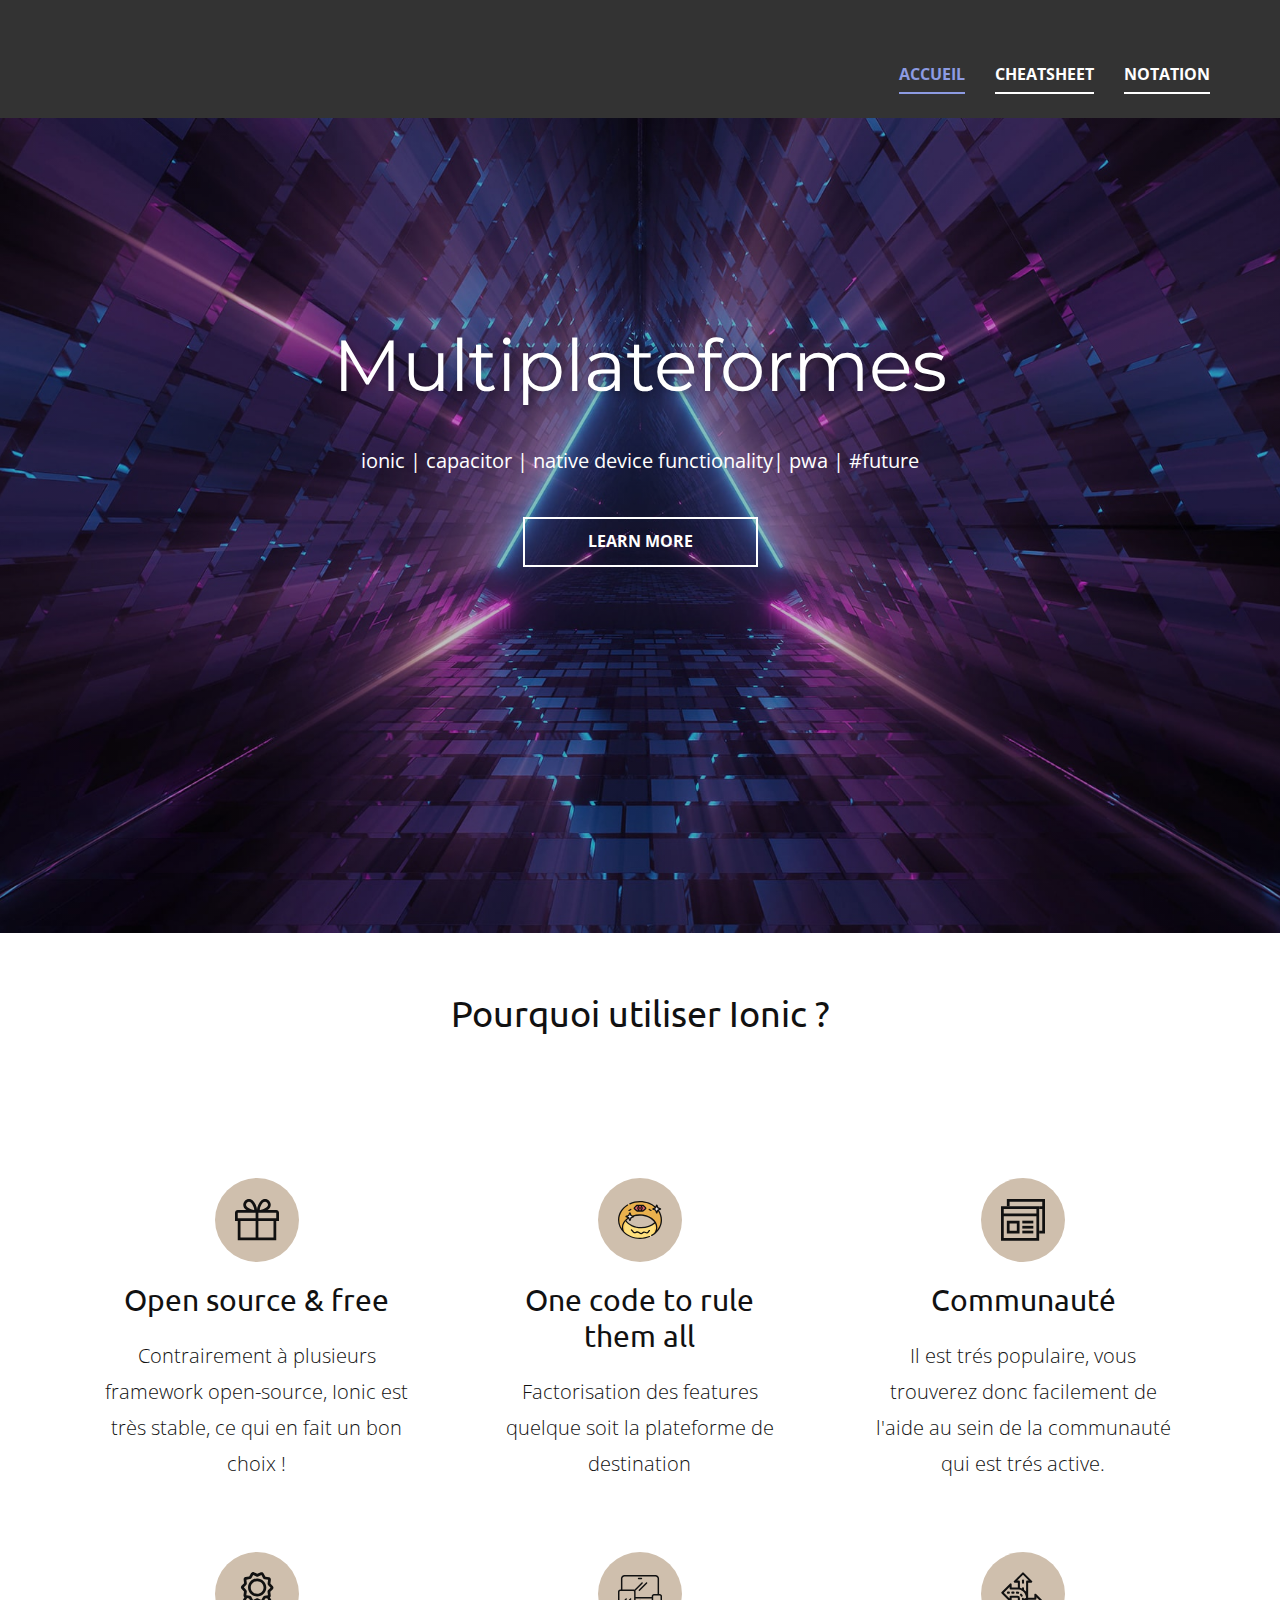
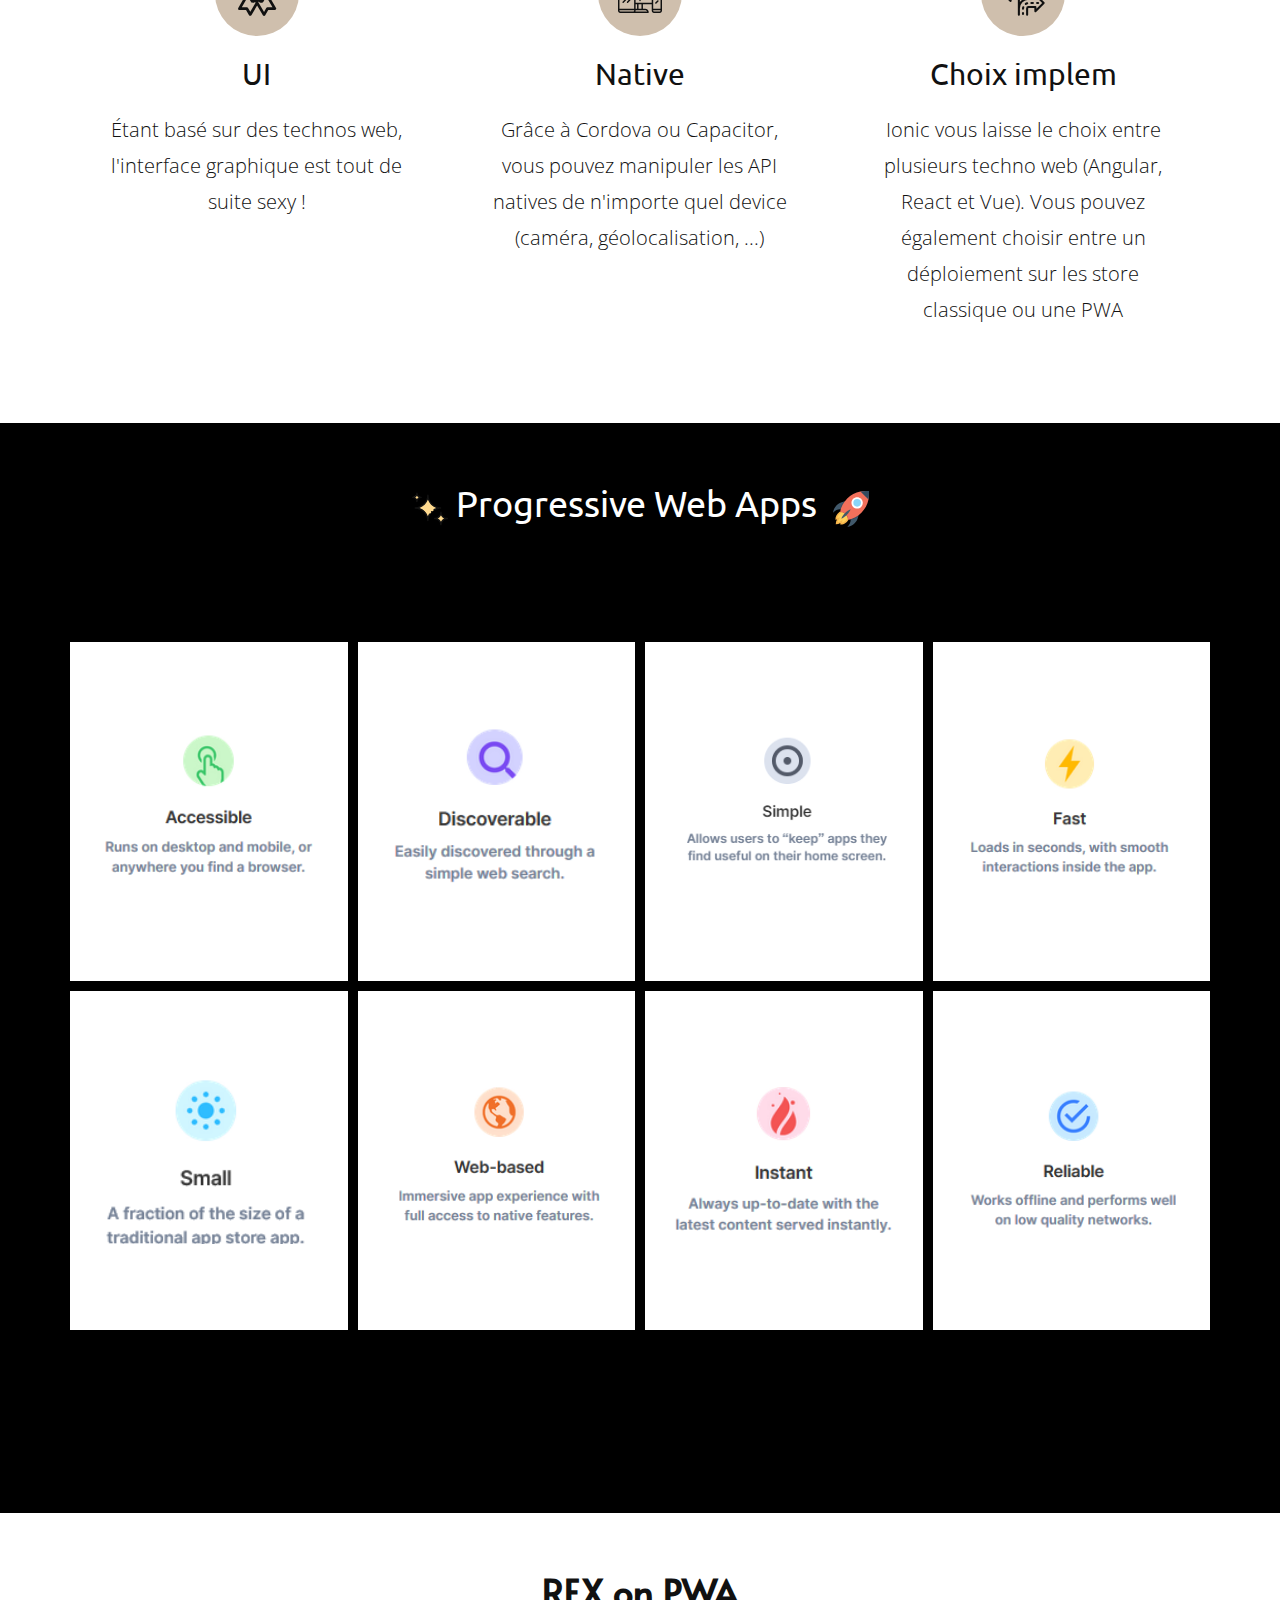
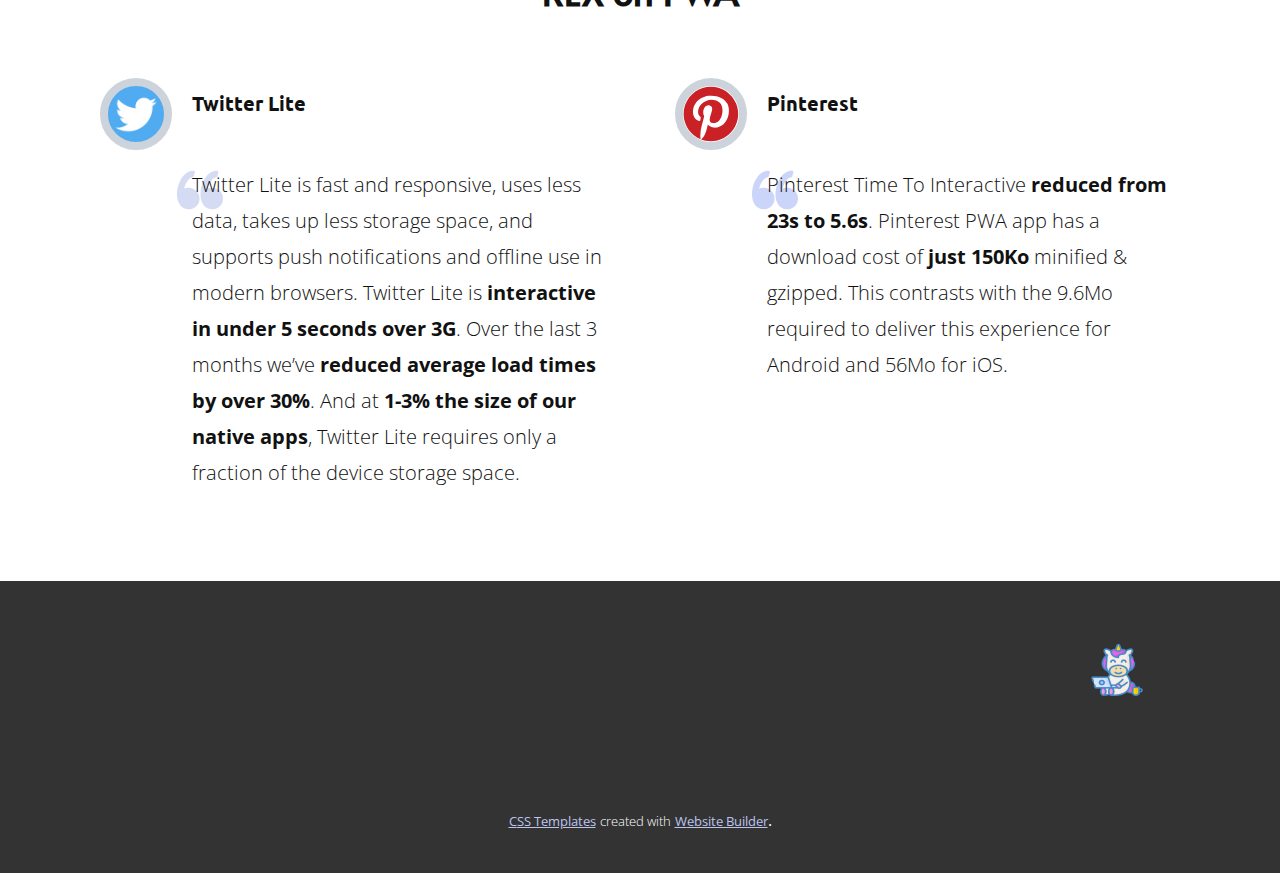
==== commit 041c0c9b: "update 2022" ====
--- a/index.html
+++ b/index.html
@@ -62,7 +62,7 @@
       <div class="u-clearfix u-sheet u-valign-middle-sm u-valign-middle-xs u-sheet-1">
         <h1 class="u-custom-font u-font-montserrat u-text u-text-body-alt-color u-title u-text-1">Multiplateformes</h1>
         <p class="u-large-text u-text u-text-body-alt-color u-text-font u-text-variant u-text-2">ionic | capacitor | native device functionality| pwa | #future</p>
-        <a href="https://nicepage.com/html-templates" class="u-active-white u-border-2 u-border-white u-btn u-button-style u-hover-white u-none u-text-active-black u-text-body-alt-color u-text-hover-black u-btn-1">Learn more</a>
+        <a href="https://ionicframework.com/" class="u-active-white u-border-2 u-border-white u-btn u-button-style u-hover-white u-none u-text-active-black u-text-body-alt-color u-text-hover-black u-btn-1" target="_blank">Learn more</a>
       </div>
     </section>
     <section class="u-align-center u-clearfix u-section-2" id="sec-4b27">
@@ -72,9 +72,9 @@
         <div class="u-expanded-width u-list u-list-1">
           <div class="u-repeater u-repeater-1">
             <div class="u-align-center u-container-style u-list-item u-repeater-item">
-              <div class="u-container-layout u-similar-container u-container-layout-1"><span class="u-icon u-icon-circle u-palette-2-light-1 u-spacing-20 u-icon-1">
-            <svg class="u-svg-link" preserveAspectRatio="xMidYMin slice" viewBox="0 0 128 128" style=""><use xmlns:xlink="http://www.w3.org/1999/xlink" xlink:href="#svg-d181"></use></svg>
-            <svg xmlns="http://www.w3.org/2000/svg" xmlns:xlink="http://www.w3.org/1999/xlink" version="1.1" xml:space="preserve" class="u-svg-content" viewBox="0 0 128 128" id="svg-d181"><path d="m40.6 11c2.3 0 4.4 0.9 6.1 2.5 5.4 5.4 10.8 19.2 8.9 21.2 0 0-0.3 0.3-1.5 0.3-5.5 0-16.1-5.7-19.5-9.2-3.4-3.4-3.4-8.9 0-12.2 1.5-1.7 3.7-2.6 6-2.6m46.8 0.1c2.2 0 4.4 0.8 6.1 2.4 3.4 3.4 3.4 8.9 0 12.2-3.4 3.5-14 9.2-19.5 9.2-1.1 0-1.5-0.3-1.5-0.3-1.9-1.9 3.5-15.7 8.9-21.2 1.6-1.5 3.8-2.3 6-2.3m32.6 32.1v16h-52v-16h52m-60 0v16h-52v-16h52m52 23.9v47.9h-44v-47.9h44m-52 0v47.9h-44v-47.9h44m-19.4-64.1c-4.4 0-8.6 1.7-11.7 4.9-6.5 6.5-6.5 17 0 23.5 1.2 1.2 2.8 2.5 4.7 3.8h-25.6c-4.4 0-8 3.6-8 8v24h8v55.8h112v-55.9h8v-24c0-4.4-3.6-8-8-8h-25.6c1.9-1.3 3.6-2.6 4.7-3.8 6.5-6.5 6.5-17 0-23.5-3-3-7.3-4.8-11.7-4.8s-8.7 1.7-11.7 4.8c-4.6 4.6-7.8 11.7-8.9 14.5-2.2 5.4-3 9.5-2.5 12.8h-0.5c0.5-3.2-0.4-7.4-2.5-12.8-1.2-2.8-4.3-9.9-8.9-14.5-3.2-3.1-7.4-4.8-11.8-4.8z"></path></svg>
+              <div class="u-container-layout u-similar-container u-container-layout-1"><span class="u-icon u-icon-circle u-palette-2-light-1 u-spacing-20 u-icon-1"><svg class="u-svg-link" preserveAspectRatio="xMidYMin slice" viewBox="0 0 128 128" style=""><use xmlns:xlink="http://www.w3.org/1999/xlink" xlink:href="#svg-d2f2"></use></svg><svg class="u-svg-content" viewBox="0 0 128 128" id="svg-d2f2"><path d="m40.6 11c2.3 0 4.4 0.9 6.1 2.5 5.4 5.4 10.8 19.2 8.9 21.2 0 0-0.3 0.3-1.5 0.3-5.5 0-16.1-5.7-19.5-9.2-3.4-3.4-3.4-8.9 0-12.2 1.5-1.7 3.7-2.6 6-2.6m46.8 0.1c2.2 0 4.4 0.8 6.1 2.4 3.4 3.4 3.4 8.9 0 12.2-3.4 3.5-14 9.2-19.5 9.2-1.1 0-1.5-0.3-1.5-0.3-1.9-1.9 3.5-15.7 8.9-21.2 1.6-1.5 3.8-2.3 6-2.3m32.6 32.1v16h-52v-16h52m-60 0v16h-52v-16h52m52 23.9v47.9h-44v-47.9h44m-52 0v47.9h-44v-47.9h44m-19.4-64.1c-4.4 0-8.6 1.7-11.7 4.9-6.5 6.5-6.5 17 0 23.5 1.2 1.2 2.8 2.5 4.7 3.8h-25.6c-4.4 0-8 3.6-8 8v24h8v55.8h112v-55.9h8v-24c0-4.4-3.6-8-8-8h-25.6c1.9-1.3 3.6-2.6 4.7-3.8 6.5-6.5 6.5-17 0-23.5-3-3-7.3-4.8-11.7-4.8s-8.7 1.7-11.7 4.8c-4.6 4.6-7.8 11.7-8.9 14.5-2.2 5.4-3 9.5-2.5 12.8h-0.5c0.5-3.2-0.4-7.4-2.5-12.8-1.2-2.8-4.3-9.9-8.9-14.5-3.2-3.1-7.4-4.8-11.8-4.8z"></path></svg>
+            
+            
           </span>
                 <h3 class="u-text u-text-2">Open source &amp; free<br>
                 </h3>
@@ -99,9 +99,9 @@
               </div>
             </div>
             <div class="u-align-center u-container-style u-list-item u-repeater-item">
-              <div class="u-container-layout u-similar-container u-container-layout-3"><span class="u-icon u-icon-circle u-palette-2-light-1 u-spacing-20 u-icon-3">
-            <svg class="u-svg-link" preserveAspectRatio="xMidYMin slice" viewBox="0 0 128 128" style=""><use xmlns:xlink="http://www.w3.org/1999/xlink" xlink:href="#svg-54aa"></use></svg>
-            <svg xmlns="http://www.w3.org/2000/svg" xmlns:xlink="http://www.w3.org/1999/xlink" version="1.1" xml:space="preserve" class="u-svg-content" viewBox="0 0 128 128" id="svg-54aa"><polygon points="128 3 17 3 17 24 25 24 25 11 120 11 120 24 111 24 111 32 120 32 120 95 111 95 111 103 128 103"></polygon><path d="m25 24h-25v100h111v-100h-86zm78 92h-95v-63h95v63zm0-71h-95v-13h95v13z"></path><path d="m46 74v21h-21v-21h21m8-8h-37v37h37v-37z"></path><rect x="62" y="66" width="32" height="8"></rect><rect x="62" y="81" width="32" height="8"></rect><rect x="62" y="95" width="32" height="8"></rect></svg>
+              <div class="u-container-layout u-similar-container u-container-layout-3"><span class="u-icon u-icon-circle u-palette-2-light-1 u-spacing-20 u-icon-3"><svg class="u-svg-link" preserveAspectRatio="xMidYMin slice" viewBox="0 0 128 128" style=""><use xmlns:xlink="http://www.w3.org/1999/xlink" xlink:href="#svg-4344"></use></svg><svg class="u-svg-content" viewBox="0 0 128 128" id="svg-4344"><polygon points="128 3 17 3 17 24 25 24 25 11 120 11 120 24 111 24 111 32 120 32 120 95 111 95 111 103 128 103"></polygon><path d="m25 24h-25v100h111v-100h-86zm78 92h-95v-63h95v63zm0-71h-95v-13h95v13z"></path><path d="m46 74v21h-21v-21h21m8-8h-37v37h37v-37z"></path><rect x="62" y="66" width="32" height="8"></rect><rect x="62" y="81" width="32" height="8"></rect><rect x="62" y="95" width="32" height="8"></rect></svg>
+            
+            
           </span>
                 <h3 class="u-text u-text-6">Communauté</h3>
                 <p class="u-text u-text-7">Il est trés populaire, vous trouverez donc facilement de l'aide au sein de la communauté qui est trés active.<br>
@@ -109,9 +109,9 @@
               </div>
             </div>
             <div class="u-align-center u-container-style u-list-item u-repeater-item">
-              <div class="u-container-layout u-similar-container u-container-layout-4"><span class="u-icon u-icon-circle u-palette-2-light-1 u-spacing-20 u-icon-4">
-            <svg class="u-svg-link" preserveAspectRatio="xMidYMin slice" viewBox="0 0 128 128" style=""><use xmlns:xlink="http://www.w3.org/1999/xlink" xlink:href="#svg-4fee"></use></svg>
-            <svg xmlns="http://www.w3.org/2000/svg" xmlns:xlink="http://www.w3.org/1999/xlink" version="1.1" xml:space="preserve" class="u-svg-content" viewBox="0 0 128 128" id="svg-4fee"><path d="m119.4 104.8-17.8-30.8c1.6-1.3 2.5-3.4 2.4-5.6l-1.3-10.7 7.4-7.6c2.3-2.3 2.4-6.1 0.2-8.8l-7.4-7.9 1.5-10.8c0.3-3.2-2-6.4-5.2-7l-10.7-2.1-5.2-9.4c-1.1-2.2-3.3-3.5-5.8-3.5-0.8 0-1.5 0.1-2.3 0.4l-10.4 4.4-9.6-4.6c-0.9-0.5-1.9-0.7-3-0.7-0.6 0-1.3 0.1-1.9 0.3-1.6 0.5-2.9 1.5-3.8 3l-5.3 9.4-10.7 1.9c-3.4 0.6-5.7 3.7-5.4 7.1l1.3 10.7-7.4 7.6c-2.3 2.3-2.4 6.1-0.2 8.8l7.4 7.9-1.5 10.8c-0.3 2.3 0.8 4.6 2.7 5.9l-17.9 31.3c-0.7 1.1-0.7 2.6-0.1 3.9v0.1l0.1 0.1c0.8 1.2 2 1.9 3.4 1.9h19.2l8.7 14.9c0.8 1.2 2 1.9 3.4 1.9s2.8-0.8 3.5-2l16.6-27.9 16.8 28.3c0.8 1.2 2 1.9 3.4 1.9s2.8-0.8 3.5-2l8.7-15.3h19.2c1.4 0 2.7-0.8 3.4-1.9 0.9-1.1 0.9-2.7 0.1-3.9zm-34.9 11.3-17.9-30.5 7.4 3.6c0.9 0.4 1.8 0.6 2.9 0.6 2.4 0 4.6-1.2 5.7-3.2l5.3-9.4 5.8-1 15.4 26.6h-14.7c-1.4 0-2.8 0.8-3.5 2l-6.4 11.3zm-40-0.3-6.5-11c-0.8-1.2-2-1.9-3.4-1.9h-14.8l15.5-27 5.4 0.9 5.2 9.3c1.1 2.2 3.3 3.5 5.8 3.5 0.8 0 1.5-0.1 2.3-0.4l0.5-0.1 3.9-1.8 1.4 2.4-15.3 26.1zm-11.9-78.1c1.4-1.4 2.1-3.4 1.8-5.3l-1.2-10 10.2-1.8c1.9-0.3 3.6-1.6 4.6-3.2l4.9-8.8 9 4.3c0.9 0.5 1.9 0.7 2.9 0.7s2-0.2 2.9-0.7l9.2-4.1 4.9 9.1c1.1 1.7 2.7 2.9 4.5 3.1l10 1.9-1.4 10c-0.3 1.9 0.3 4 1.7 5.3l6.9 7.3-7 7.1c-1.5 1.4-2.1 3.4-1.8 5.3l1.2 9.9-9.9 1.6c-2 0.3-3.7 1.6-4.6 3.2l-4.9 8.8-9-4.3c-0.9-0.5-1.9-0.7-2.9-0.7s-2 0.2-2.9 0.7l-9.2 4.2-4.9-9c-1.1-1.7-2.8-2.9-4.6-3.1l-10.1-1.8 1.4-10c0.3-1.9-0.3-4-1.7-5.3l-6.8-7.4 6.8-7z"></path><path d="m64.5 71c14.7 0 26.6-11.7 26.6-26.2 0-14.4-11.9-26.2-26.6-26.2s-26.6 11.7-26.6 26.2 11.9 26.2 26.6 26.2zm0-44.4c10.2 0 18.6 8.2 18.6 18.3s-8.3 18.3-18.6 18.3c-10.2 0-18.6-8.2-18.6-18.3s8.4-18.3 18.6-18.3z"></path></svg>
+              <div class="u-container-layout u-similar-container u-container-layout-4"><span class="u-icon u-icon-circle u-palette-2-light-1 u-spacing-20 u-icon-4"><svg class="u-svg-link" preserveAspectRatio="xMidYMin slice" viewBox="0 0 128 128" style=""><use xmlns:xlink="http://www.w3.org/1999/xlink" xlink:href="#svg-111d"></use></svg><svg class="u-svg-content" viewBox="0 0 128 128" id="svg-111d"><path d="m119.4 104.8-17.8-30.8c1.6-1.3 2.5-3.4 2.4-5.6l-1.3-10.7 7.4-7.6c2.3-2.3 2.4-6.1 0.2-8.8l-7.4-7.9 1.5-10.8c0.3-3.2-2-6.4-5.2-7l-10.7-2.1-5.2-9.4c-1.1-2.2-3.3-3.5-5.8-3.5-0.8 0-1.5 0.1-2.3 0.4l-10.4 4.4-9.6-4.6c-0.9-0.5-1.9-0.7-3-0.7-0.6 0-1.3 0.1-1.9 0.3-1.6 0.5-2.9 1.5-3.8 3l-5.3 9.4-10.7 1.9c-3.4 0.6-5.7 3.7-5.4 7.1l1.3 10.7-7.4 7.6c-2.3 2.3-2.4 6.1-0.2 8.8l7.4 7.9-1.5 10.8c-0.3 2.3 0.8 4.6 2.7 5.9l-17.9 31.3c-0.7 1.1-0.7 2.6-0.1 3.9v0.1l0.1 0.1c0.8 1.2 2 1.9 3.4 1.9h19.2l8.7 14.9c0.8 1.2 2 1.9 3.4 1.9s2.8-0.8 3.5-2l16.6-27.9 16.8 28.3c0.8 1.2 2 1.9 3.4 1.9s2.8-0.8 3.5-2l8.7-15.3h19.2c1.4 0 2.7-0.8 3.4-1.9 0.9-1.1 0.9-2.7 0.1-3.9zm-34.9 11.3-17.9-30.5 7.4 3.6c0.9 0.4 1.8 0.6 2.9 0.6 2.4 0 4.6-1.2 5.7-3.2l5.3-9.4 5.8-1 15.4 26.6h-14.7c-1.4 0-2.8 0.8-3.5 2l-6.4 11.3zm-40-0.3-6.5-11c-0.8-1.2-2-1.9-3.4-1.9h-14.8l15.5-27 5.4 0.9 5.2 9.3c1.1 2.2 3.3 3.5 5.8 3.5 0.8 0 1.5-0.1 2.3-0.4l0.5-0.1 3.9-1.8 1.4 2.4-15.3 26.1zm-11.9-78.1c1.4-1.4 2.1-3.4 1.8-5.3l-1.2-10 10.2-1.8c1.9-0.3 3.6-1.6 4.6-3.2l4.9-8.8 9 4.3c0.9 0.5 1.9 0.7 2.9 0.7s2-0.2 2.9-0.7l9.2-4.1 4.9 9.1c1.1 1.7 2.7 2.9 4.5 3.1l10 1.9-1.4 10c-0.3 1.9 0.3 4 1.7 5.3l6.9 7.3-7 7.1c-1.5 1.4-2.1 3.4-1.8 5.3l1.2 9.9-9.9 1.6c-2 0.3-3.7 1.6-4.6 3.2l-4.9 8.8-9-4.3c-0.9-0.5-1.9-0.7-2.9-0.7s-2 0.2-2.9 0.7l-9.2 4.2-4.9-9c-1.1-1.7-2.8-2.9-4.6-3.1l-10.1-1.8 1.4-10c0.3-1.9-0.3-4-1.7-5.3l-6.8-7.4 6.8-7z"></path><path d="m64.5 71c14.7 0 26.6-11.7 26.6-26.2 0-14.4-11.9-26.2-26.6-26.2s-26.6 11.7-26.6 26.2 11.9 26.2 26.6 26.2zm0-44.4c10.2 0 18.6 8.2 18.6 18.3s-8.3 18.3-18.6 18.3c-10.2 0-18.6-8.2-18.6-18.3s8.4-18.3 18.6-18.3z"></path></svg>
+            
+            
           </span>
                 <h3 class="u-text u-text-8">UI</h3>
                 <p class="u-text u-text-9">Étant basé sur des technos web, l'interface graphique est tout de suite sexy ! <br>
@@ -225,13 +225,10 @@
               <div class="u-container-layout u-similar-container u-container-layout-1">
                 <div alt="" class="u-border-8 u-border-palette-5-light-1 u-image u-image-circle u-image-1" data-image-width="512" data-image-height="512"></div>
                 <h5 class="u-text u-text-2">Twitter Lite<br>
-                </h5>
-                <h5 class="u-custom-font u-text u-text-font u-text-3">
-                  <a class="u-active-none u-border-none u-btn u-button-link u-button-style u-hover-none u-none u-text-palette-1-base u-btn-1" href="https://mobile.twitter.com/" target="_blank">https://mobile.twitter.com/</a>
                 </h5><span class="u-icon u-icon-circle u-opacity u-opacity-60 u-text-palette-1-light-2 u-icon-1"><svg class="u-svg-link" preserveAspectRatio="xMidYMin slice" viewBox="0 0 95.333 95.332" style=""><use xmlns:xlink="http://www.w3.org/1999/xlink" xlink:href="#svg-a389"></use></svg><svg class="u-svg-content" viewBox="0 0 95.333 95.332" x="0px" y="0px" id="svg-a389" style="enable-background:new 0 0 95.333 95.332;"><g><g><path d="M30.512,43.939c-2.348-0.676-4.696-1.019-6.98-1.019c-3.527,0-6.47,0.806-8.752,1.793    c2.2-8.054,7.485-21.951,18.013-23.516c0.975-0.145,1.774-0.85,2.04-1.799l2.301-8.23c0.194-0.696,0.079-1.441-0.318-2.045    s-1.035-1.007-1.75-1.105c-0.777-0.106-1.569-0.16-2.354-0.16c-12.637,0-25.152,13.19-30.433,32.076    c-3.1,11.08-4.009,27.738,3.627,38.223c4.273,5.867,10.507,9,18.529,9.313c0.033,0.001,0.065,0.002,0.098,0.002    c9.898,0,18.675-6.666,21.345-16.209c1.595-5.705,0.874-11.688-2.032-16.851C40.971,49.307,36.236,45.586,30.512,43.939z"></path><path d="M92.471,54.413c-2.875-5.106-7.61-8.827-13.334-10.474c-2.348-0.676-4.696-1.019-6.979-1.019    c-3.527,0-6.471,0.806-8.753,1.793c2.2-8.054,7.485-21.951,18.014-23.516c0.975-0.145,1.773-0.85,2.04-1.799l2.301-8.23    c0.194-0.696,0.079-1.441-0.318-2.045c-0.396-0.604-1.034-1.007-1.75-1.105c-0.776-0.106-1.568-0.16-2.354-0.16    c-12.637,0-25.152,13.19-30.434,32.076c-3.099,11.08-4.008,27.738,3.629,38.225c4.272,5.866,10.507,9,18.528,9.312    c0.033,0.001,0.065,0.002,0.099,0.002c9.897,0,18.675-6.666,21.345-16.209C96.098,65.559,95.376,59.575,92.471,54.413z"></path>
 </g>
 </g></svg></span>
-                <p class="u-text u-text-4">Twitter Lite is fast and responsive, uses less data, takes up less 
+                <p class="u-text u-text-3">Twitter Lite is fast and responsive, uses less data, takes up less 
 storage space, and supports push notifications and offline use in modern
  browsers. Twitter Lite is <span style="font-weight: 700;">interactive in under 5 seconds over 3G</span>. Over the last 3 months we’ve <span style="font-weight: 700;">reduced average load times by over 30%</span>. And at <span style="font-weight: 700;">1-3% the size of our native apps</span>, Twitter Lite requires only a fraction of the device storage space.
                 </p>
@@ -240,13 +237,10 @@
             <div class="u-container-style u-list-item u-radius-7 u-repeater-item u-shape-round u-white u-list-item-2">
               <div class="u-container-layout u-similar-container u-container-layout-2">
                 <div alt="" class="u-border-8 u-border-palette-5-light-1 u-image u-image-circle u-image-2" data-image-width="2500" data-image-height="2500"></div>
-                <h5 class="u-text u-text-5">Pinterest</h5>
-                <h5 class="u-custom-font u-text u-text-font u-text-6">
-                  <a href="https://www.pinterest.fr/" class="u-active-none u-border-none u-btn u-button-link u-button-style u-hover-none u-none u-text-palette-1-base u-btn-2" target="_blank">https://www.pinterest.fr/</a>
-                </h5><span class="u-icon u-icon-circle u-opacity u-opacity-60 u-icon-2"><svg class="u-svg-link" preserveAspectRatio="xMidYMin slice" viewBox="0 0 95.333 95.332" style=""><use xmlns:xlink="http://www.w3.org/1999/xlink" xlink:href="#svg-b0f4"></use></svg><svg class="u-svg-content" viewBox="0 0 95.333 95.332" x="0px" y="0px" id="svg-b0f4" style="enable-background:new 0 0 95.333 95.332;"><g><g><path d="M30.512,43.939c-2.348-0.676-4.696-1.019-6.98-1.019c-3.527,0-6.47,0.806-8.752,1.793    c2.2-8.054,7.485-21.951,18.013-23.516c0.975-0.145,1.774-0.85,2.04-1.799l2.301-8.23c0.194-0.696,0.079-1.441-0.318-2.045    s-1.035-1.007-1.75-1.105c-0.777-0.106-1.569-0.16-2.354-0.16c-12.637,0-25.152,13.19-30.433,32.076    c-3.1,11.08-4.009,27.738,3.627,38.223c4.273,5.867,10.507,9,18.529,9.313c0.033,0.001,0.065,0.002,0.098,0.002    c9.898,0,18.675-6.666,21.345-16.209c1.595-5.705,0.874-11.688-2.032-16.851C40.971,49.307,36.236,45.586,30.512,43.939z"></path><path d="M92.471,54.413c-2.875-5.106-7.61-8.827-13.334-10.474c-2.348-0.676-4.696-1.019-6.979-1.019    c-3.527,0-6.471,0.806-8.753,1.793c2.2-8.054,7.485-21.951,18.014-23.516c0.975-0.145,1.773-0.85,2.04-1.799l2.301-8.23    c0.194-0.696,0.079-1.441-0.318-2.045c-0.396-0.604-1.034-1.007-1.75-1.105c-0.776-0.106-1.568-0.16-2.354-0.16    c-12.637,0-25.152,13.19-30.434,32.076c-3.099,11.08-4.008,27.738,3.629,38.225c4.272,5.866,10.507,9,18.528,9.312    c0.033,0.001,0.065,0.002,0.099,0.002c9.897,0,18.675-6.666,21.345-16.209C96.098,65.559,95.376,59.575,92.471,54.413z"></path>
+                <h5 class="u-text u-text-4">Pinterest</h5><span class="u-icon u-icon-circle u-opacity u-opacity-60 u-icon-2"><svg class="u-svg-link" preserveAspectRatio="xMidYMin slice" viewBox="0 0 95.333 95.332" style=""><use xmlns:xlink="http://www.w3.org/1999/xlink" xlink:href="#svg-b0f4"></use></svg><svg class="u-svg-content" viewBox="0 0 95.333 95.332" x="0px" y="0px" id="svg-b0f4" style="enable-background:new 0 0 95.333 95.332;"><g><g><path d="M30.512,43.939c-2.348-0.676-4.696-1.019-6.98-1.019c-3.527,0-6.47,0.806-8.752,1.793    c2.2-8.054,7.485-21.951,18.013-23.516c0.975-0.145,1.774-0.85,2.04-1.799l2.301-8.23c0.194-0.696,0.079-1.441-0.318-2.045    s-1.035-1.007-1.75-1.105c-0.777-0.106-1.569-0.16-2.354-0.16c-12.637,0-25.152,13.19-30.433,32.076    c-3.1,11.08-4.009,27.738,3.627,38.223c4.273,5.867,10.507,9,18.529,9.313c0.033,0.001,0.065,0.002,0.098,0.002    c9.898,0,18.675-6.666,21.345-16.209c1.595-5.705,0.874-11.688-2.032-16.851C40.971,49.307,36.236,45.586,30.512,43.939z"></path><path d="M92.471,54.413c-2.875-5.106-7.61-8.827-13.334-10.474c-2.348-0.676-4.696-1.019-6.979-1.019    c-3.527,0-6.471,0.806-8.753,1.793c2.2-8.054,7.485-21.951,18.014-23.516c0.975-0.145,1.773-0.85,2.04-1.799l2.301-8.23    c0.194-0.696,0.079-1.441-0.318-2.045c-0.396-0.604-1.034-1.007-1.75-1.105c-0.776-0.106-1.568-0.16-2.354-0.16    c-12.637,0-25.152,13.19-30.434,32.076c-3.099,11.08-4.008,27.738,3.629,38.225c4.272,5.866,10.507,9,18.528,9.312    c0.033,0.001,0.065,0.002,0.099,0.002c9.897,0,18.675-6.666,21.345-16.209C96.098,65.559,95.376,59.575,92.471,54.413z"></path>
 </g>
 </g></svg></span>
-                <p class="u-text u-text-7">Pinterest Time To Interactive <span style="font-weight: 700;">reduced from 23s to 5.6s</span>. Pinterest PWA app has a download cost of <span style="font-weight: 700;">just 150Ko</span> minified &amp; gzipped. This contrasts with the 9.6Mo required to deliver this experience for Android and 56Mo for iOS.<br>
+                <p class="u-text u-text-5">Pinterest Time To Interactive <span style="font-weight: 700;">reduced from 23s to 5.6s</span>. Pinterest PWA app has a download cost of <span style="font-weight: 700;">just 150Ko</span> minified &amp; gzipped. This contrasts with the 9.6Mo required to deliver this experience for Android and 56Mo for iOS.<br>
                 </p>
               </div>
             </div>
--- a/nicepage.css
+++ b/nicepage.css
@@ -21589,12 +21589,12 @@
 .u-container-layout.u-container-layout.u-color-1-dark-3:before,
 .u-table-alt-color-1-dark-3 tr:nth-child(even) {
   color: #ffffff;
-  background-color: #332e29;
+  background-color: #292a33;
 }
 .u-button-style.u-color-1-dark-3,
 .u-button-style.u-color-1-dark-3[class*="u-border-"] {
   color: #ffffff !important;
-  background-color: #332e29 !important;
+  background-color: #292a33 !important;
 }
 .u-button-style.u-color-1-dark-3:hover,
 .u-button-style.u-color-1-dark-3[class*="u-border-"]:hover,
@@ -21607,7 +21607,7 @@
 li.active > .u-button-style.u-button-style.u-color-1-dark-3,
 li.active > .u-button-style.u-button-style.u-color-1-dark-3[class*="u-border-"] {
   color: #ffffff !important;
-  background-color: #2e2925 !important;
+  background-color: #25262e !important;
 }
 .u-hover-color-1-dark-3:hover,
 .u-hover-color-1-dark-3[class*="u-border-"]:hover,
@@ -21630,10 +21630,10 @@
 li.active > a.u-button-style.u-button-style.u-active-color-1-dark-3,
 li.active > a.u-button-style.u-button-style.u-active-color-1-dark-3[class*="u-border-"] {
   color: #ffffff !important;
-  background-color: #332e29 !important;
+  background-color: #292a33 !important;
 }
 a.u-link.u-hover-color-1-dark-3:hover {
-  color: #332e29 !important;
+  color: #292a33 !important;
 }
 .u-color-1-dark-2,
 .u-body.u-color-1-dark-2,
@@ -21643,12 +21643,12 @@
 .u-container-layout.u-container-layout.u-color-1-dark-2:before,
 .u-table-alt-color-1-dark-2 tr:nth-child(even) {
   color: #ffffff;
-  background-color: #66584a;
+  background-color: #3c4366;
 }
 .u-button-style.u-color-1-dark-2,
 .u-button-style.u-color-1-dark-2[class*="u-border-"] {
   color: #ffffff !important;
-  background-color: #66584a !important;
+  background-color: #3c4366 !important;
 }
 .u-button-style.u-color-1-dark-2:hover,
 .u-button-style.u-color-1-dark-2[class*="u-border-"]:hover,
@@ -21661,7 +21661,7 @@
 li.active > .u-button-style.u-button-style.u-color-1-dark-2,
 li.active > .u-button-style.u-button-style.u-color-1-dark-2[class*="u-border-"] {
   color: #ffffff !important;
-  background-color: #5c4f43 !important;
+  background-color: #363c5c !important;
 }
 .u-hover-color-1-dark-2:hover,
 .u-hover-color-1-dark-2[class*="u-border-"]:hover,
@@ -21684,10 +21684,10 @@
 li.active > a.u-button-style.u-button-style.u-active-color-1-dark-2,
 li.active > a.u-button-style.u-button-style.u-active-color-1-dark-2[class*="u-border-"] {
   color: #ffffff !important;
-  background-color: #66584a !important;
+  background-color: #3c4366 !important;
 }
 a.u-link.u-hover-color-1-dark-2:hover {
-  color: #66584a !important;
+  color: #3c4366 !important;
 }
 .u-color-1-dark-1,
 .u-body.u-color-1-dark-1,
@@ -21697,12 +21697,12 @@
 .u-container-layout.u-container-layout.u-color-1-dark-1:before,
 .u-table-alt-color-1-dark-1 tr:nth-child(even) {
   color: #ffffff;
-  background-color: #987f64;
+  background-color: #3a4998;
 }
 .u-button-style.u-color-1-dark-1,
 .u-button-style.u-color-1-dark-1[class*="u-border-"] {
   color: #ffffff !important;
-  background-color: #987f64 !important;
+  background-color: #3a4998 !important;
 }
 .u-button-style.u-color-1-dark-1:hover,
 .u-button-style.u-color-1-dark-1[class*="u-border-"]:hover,
@@ -21715,7 +21715,7 @@
 li.active > .u-button-style.u-button-style.u-color-1-dark-1,
 li.active > .u-button-style.u-button-style.u-color-1-dark-1[class*="u-border-"] {
   color: #ffffff !important;
-  background-color: #89725a !important;
+  background-color: #344289 !important;
 }
 .u-hover-color-1-dark-1:hover,
 .u-hover-color-1-dark-1[class*="u-border-"]:hover,
@@ -21738,10 +21738,10 @@
 li.active > a.u-button-style.u-button-style.u-active-color-1-dark-1,
 li.active > a.u-button-style.u-button-style.u-active-color-1-dark-1[class*="u-border-"] {
   color: #ffffff !important;
-  background-color: #987f64 !important;
+  background-color: #3a4998 !important;
 }
 a.u-link.u-hover-color-1-dark-1:hover {
-  color: #987f64 !important;
+  color: #3a4998 !important;
 }
 .u-color-1,
 .u-body.u-color-1,
@@ -21751,12 +21751,12 @@
 .u-container-layout.u-container-layout.u-color-1:before,
 .u-table-alt-color-1 tr:nth-child(even) {
   color: #ffffff;
-  background-color: #cba376;
+  background-color: #6376d5;
 }
 .u-button-style.u-color-1,
 .u-button-style.u-color-1[class*="u-border-"] {
   color: #ffffff !important;
-  background-color: #cba376 !important;
+  background-color: #6376d5 !important;
 }
 .u-button-style.u-color-1:hover,
 .u-button-style.u-color-1[class*="u-border-"]:hover,
@@ -21769,7 +21769,7 @@
 li.active > .u-button-style.u-button-style.u-color-1,
 li.active > .u-button-style.u-button-style.u-color-1[class*="u-border-"] {
   color: #ffffff !important;
-  background-color: #c2935f !important;
+  background-color: #4a60ce !important;
 }
 .u-hover-color-1:hover,
 .u-hover-color-1[class*="u-border-"]:hover,
@@ -21792,10 +21792,10 @@
 li.active > a.u-button-style.u-button-style.u-active-color-1,
 li.active > a.u-button-style.u-button-style.u-active-color-1[class*="u-border-"] {
   color: #ffffff !important;
-  background-color: #cba376 !important;
+  background-color: #6376d5 !important;
 }
 a.u-link.u-hover-color-1:hover {
-  color: #cba376 !important;
+  color: #6376d5 !important;
 }
 .u-color-1-light-1,
 .u-body.u-color-1-light-1,
@@ -21804,13 +21804,13 @@
 .u-color-1-light-1 > .u-inner-container-layout:before,
 .u-container-layout.u-container-layout.u-color-1-light-1:before,
 .u-table-alt-color-1-light-1 tr:nth-child(even) {
-  color: #111111;
-  background-color: #e5bb8d;
+  color: #ffffff;
+  background-color: #8d9be2;
 }
 .u-button-style.u-color-1-light-1,
 .u-button-style.u-color-1-light-1[class*="u-border-"] {
-  color: #111111 !important;
-  background-color: #e5bb8d !important;
+  color: #ffffff !important;
+  background-color: #8d9be2 !important;
 }
 .u-button-style.u-color-1-light-1:hover,
 .u-button-style.u-color-1-light-1[class*="u-border-"]:hover,
@@ -21822,8 +21822,8 @@
 .u-button-style.u-button-style.u-color-1-light-1[class*="u-border-"].active,
 li.active > .u-button-style.u-button-style.u-color-1-light-1,
 li.active > .u-button-style.u-button-style.u-color-1-light-1[class*="u-border-"] {
-  color: #111111 !important;
-  background-color: #dea96f !important;
+  color: #ffffff !important;
+  background-color: #7081db !important;
 }
 .u-hover-color-1-light-1:hover,
 .u-hover-color-1-light-1[class*="u-border-"]:hover,
@@ -21845,11 +21845,11 @@
 a.u-button-style.u-button-style.active > .u-active-color-1-light-1[class*="u-border-"],
 li.active > a.u-button-style.u-button-style.u-active-color-1-light-1,
 li.active > a.u-button-style.u-button-style.u-active-color-1-light-1[class*="u-border-"] {
-  color: #111111 !important;
-  background-color: #e5bb8d !important;
+  color: #ffffff !important;
+  background-color: #8d9be2 !important;
 }
 a.u-link.u-hover-color-1-light-1:hover {
-  color: #e5bb8d !important;
+  color: #8d9be2 !important;
 }
 .u-color-1-light-2,
 .u-body.u-color-1-light-2,
@@ -21859,12 +21859,12 @@
 .u-container-layout.u-container-layout.u-color-1-light-2:before,
 .u-table-alt-color-1-light-2 tr:nth-child(even) {
   color: #111111;
-  background-color: #f1d8be;
+  background-color: #bbc4ee;
 }
 .u-button-style.u-color-1-light-2,
 .u-button-style.u-color-1-light-2[class*="u-border-"] {
   color: #111111 !important;
-  background-color: #f1d8be !important;
+  background-color: #bbc4ee !important;
 }
 .u-button-style.u-color-1-light-2:hover,
 .u-button-style.u-color-1-light-2[class*="u-border-"]:hover,
@@ -21877,7 +21877,7 @@
 li.active > .u-button-style.u-button-style.u-color-1-light-2,
 li.active > .u-button-style.u-button-style.u-color-1-light-2[class*="u-border-"] {
   color: #111111 !important;
-  background-color: #e9c39b !important;
+  background-color: #99a6e6 !important;
 }
 .u-hover-color-1-light-2:hover,
 .u-hover-color-1-light-2[class*="u-border-"]:hover,
@@ -21900,10 +21900,10 @@
 li.active > a.u-button-style.u-button-style.u-active-color-1-light-2,
 li.active > a.u-button-style.u-button-style.u-active-color-1-light-2[class*="u-border-"] {
   color: #111111 !important;
-  background-color: #f1d8be !important;
+  background-color: #bbc4ee !important;
 }
 a.u-link.u-hover-color-1-light-2:hover {
-  color: #f1d8be !important;
+  color: #bbc4ee !important;
 }
 .u-color-1-light-3,
 .u-body.u-color-1-light-3,
@@ -21913,12 +21913,12 @@
 .u-container-layout.u-container-layout.u-color-1-light-3:before,
 .u-table-alt-color-1-light-3 tr:nth-child(even) {
   color: #111111;
-  background-color: #fcf8f3;
+  background-color: #edf0fb;
 }
 .u-button-style.u-color-1-light-3,
 .u-button-style.u-color-1-light-3[class*="u-border-"] {
   color: #111111 !important;
-  background-color: #fcf8f3 !important;
+  background-color: #edf0fb !important;
 }
 .u-button-style.u-color-1-light-3:hover,
 .u-button-style.u-color-1-light-3[class*="u-border-"]:hover,
@@ -21931,7 +21931,7 @@
 li.active > .u-button-style.u-button-style.u-color-1-light-3,
 li.active > .u-button-style.u-button-style.u-color-1-light-3[class*="u-border-"] {
   color: #111111 !important;
-  background-color: #f2e1cb !important;
+  background-color: #c5cff2 !important;
 }
 .u-hover-color-1-light-3:hover,
 .u-hover-color-1-light-3[class*="u-border-"]:hover,
@@ -21954,10 +21954,10 @@
 li.active > a.u-button-style.u-button-style.u-active-color-1-light-3,
 li.active > a.u-button-style.u-button-style.u-active-color-1-light-3[class*="u-border-"] {
   color: #111111 !important;
-  background-color: #fcf8f3 !important;
+  background-color: #edf0fb !important;
 }
 a.u-link.u-hover-color-1-light-3:hover {
-  color: #fcf8f3 !important;
+  color: #edf0fb !important;
 }
 .u-color-1-base,
 .u-body.u-color-1-base,
@@ -21966,13 +21966,13 @@
 .u-color-1-base > .u-inner-container-layout:before,
 .u-container-layout.u-container-layout.u-color-1-base:before,
 .u-table-alt-color-1-base tr:nth-child(even) {
-  color: #111111;
-  background-color: #e5bb8d;
+  color: #ffffff;
+  background-color: #3a4998;
 }
 .u-button-style.u-color-1-base,
 .u-button-style.u-color-1-base[class*="u-border-"] {
-  color: #111111 !important;
-  background-color: #e5bb8d !important;
+  color: #ffffff !important;
+  background-color: #3a4998 !important;
 }
 .u-button-style.u-color-1-base:hover,
 .u-button-style.u-color-1-base[class*="u-border-"]:hover,
@@ -21984,8 +21984,8 @@
 .u-button-style.u-button-style.u-color-1-base[class*="u-border-"].active,
 li.active > .u-button-style.u-button-style.u-color-1-base,
 li.active > .u-button-style.u-button-style.u-color-1-base[class*="u-border-"] {
-  color: #111111 !important;
-  background-color: #dea96f !important;
+  color: #ffffff !important;
+  background-color: #344289 !important;
 }
 .u-hover-color-1-base:hover,
 .u-hover-color-1-base[class*="u-border-"]:hover,
@@ -22007,11 +22007,11 @@
 a.u-button-style.u-button-style.active > .u-active-color-1-base[class*="u-border-"],
 li.active > a.u-button-style.u-button-style.u-active-color-1-base,
 li.active > a.u-button-style.u-button-style.u-active-color-1-base[class*="u-border-"] {
-  color: #111111 !important;
-  background-color: #e5bb8d !important;
+  color: #ffffff !important;
+  background-color: #3a4998 !important;
 }
 a.u-link.u-hover-color-1-base:hover {
-  color: #e5bb8d !important;
+  color: #3a4998 !important;
 }
 .u-color-2-dark-3,
 .u-body.u-color-2-dark-3,
@@ -22021,12 +22021,12 @@
 .u-container-layout.u-container-layout.u-color-2-dark-3:before,
 .u-table-alt-color-2-dark-3 tr:nth-child(even) {
   color: #ffffff;
-  background-color: #292f33;
+  background-color: #332e29;
 }
 .u-button-style.u-color-2-dark-3,
 .u-button-style.u-color-2-dark-3[class*="u-border-"] {
   color: #ffffff !important;
-  background-color: #292f33 !important;
+  background-color: #332e29 !important;
 }
 .u-button-style.u-color-2-dark-3:hover,
 .u-button-style.u-color-2-dark-3[class*="u-border-"]:hover,
@@ -22039,7 +22039,7 @@
 li.active > .u-button-style.u-button-style.u-color-2-dark-3,
 li.active > .u-button-style.u-button-style.u-color-2-dark-3[class*="u-border-"] {
   color: #ffffff !important;
-  background-color: #252a2e !important;
+  background-color: #2e2925 !important;
 }
 .u-hover-color-2-dark-3:hover,
 .u-hover-color-2-dark-3[class*="u-border-"]:hover,
@@ -22062,10 +22062,10 @@
 li.active > a.u-button-style.u-button-style.u-active-color-2-dark-3,
 li.active > a.u-button-style.u-button-style.u-active-color-2-dark-3[class*="u-border-"] {
   color: #ffffff !important;
-  background-color: #292f33 !important;
+  background-color: #332e29 !important;
 }
 a.u-link.u-hover-color-2-dark-3:hover {
-  color: #292f33 !important;
+  color: #332e29 !important;
 }
 .u-color-2-dark-2,
 .u-body.u-color-2-dark-2,
@@ -22075,12 +22075,12 @@
 .u-container-layout.u-container-layout.u-color-2-dark-2:before,
 .u-table-alt-color-2-dark-2 tr:nth-child(even) {
   color: #ffffff;
-  background-color: #435765;
+  background-color: #6a5e51;
 }
 .u-button-style.u-color-2-dark-2,
 .u-button-style.u-color-2-dark-2[class*="u-border-"] {
   color: #ffffff !important;
-  background-color: #435765 !important;
+  background-color: #6a5e51 !important;
 }
 .u-button-style.u-color-2-dark-2:hover,
 .u-button-style.u-color-2-dark-2[class*="u-border-"]:hover,
@@ -22093,7 +22093,7 @@
 li.active > .u-button-style.u-button-style.u-color-2-dark-2,
 li.active > .u-button-style.u-button-style.u-color-2-dark-2[class*="u-border-"] {
   color: #ffffff !important;
-  background-color: #3c4e5b !important;
+  background-color: #5f5549 !important;
 }
 .u-hover-color-2-dark-2:hover,
 .u-hover-color-2-dark-2[class*="u-border-"]:hover,
@@ -22116,10 +22116,10 @@
 li.active > a.u-button-style.u-button-style.u-active-color-2-dark-2,
 li.active > a.u-button-style.u-button-style.u-active-color-2-dark-2[class*="u-border-"] {
   color: #ffffff !important;
-  background-color: #435765 !important;
+  background-color: #6a5e51 !important;
 }
 a.u-link.u-hover-color-2-dark-2:hover {
-  color: #435765 !important;
+  color: #6a5e51 !important;
 }
 .u-color-2-dark-1,
 .u-body.u-color-2-dark-1,
@@ -22129,12 +22129,12 @@
 .u-container-layout.u-container-layout.u-color-2-dark-1:before,
 .u-table-alt-color-2-dark-1 tr:nth-child(even) {
   color: #ffffff;
-  background-color: #4e7a97;
+  background-color: #a08c75;
 }
 .u-button-style.u-color-2-dark-1,
 .u-button-style.u-color-2-dark-1[class*="u-border-"] {
   color: #ffffff !important;
-  background-color: #4e7a97 !important;
+  background-color: #a08c75 !important;
 }
 .u-button-style.u-color-2-dark-1:hover,
 .u-button-style.u-color-2-dark-1[class*="u-border-"]:hover,
@@ -22147,7 +22147,7 @@
 li.active > .u-button-style.u-button-style.u-color-2-dark-1,
 li.active > .u-button-style.u-button-style.u-color-2-dark-1[class*="u-border-"] {
   color: #ffffff !important;
-  background-color: #466e88 !important;
+  background-color: #947e66 !important;
 }
 .u-hover-color-2-dark-1:hover,
 .u-hover-color-2-dark-1[class*="u-border-"]:hover,
@@ -22170,10 +22170,10 @@
 li.active > a.u-button-style.u-button-style.u-active-color-2-dark-1,
 li.active > a.u-button-style.u-button-style.u-active-color-2-dark-1[class*="u-border-"] {
   color: #ffffff !important;
-  background-color: #4e7a97 !important;
+  background-color: #a08c75 !important;
 }
 a.u-link.u-hover-color-2-dark-1:hover {
-  color: #4e7a97 !important;
+  color: #a08c75 !important;
 }
 .u-color-2,
 .u-body.u-color-2,
@@ -22183,12 +22183,12 @@
 .u-container-layout.u-container-layout.u-color-2:before,
 .u-table-alt-color-2 tr:nth-child(even) {
   color: #ffffff;
-  background-color: #4c97c9;
+  background-color: #baa68f;
 }
 .u-button-style.u-color-2,
 .u-button-style.u-color-2[class*="u-border-"] {
   color: #ffffff !important;
-  background-color: #4c97c9 !important;
+  background-color: #baa68f !important;
 }
 .u-button-style.u-color-2:hover,
 .u-button-style.u-color-2[class*="u-border-"]:hover,
@@ -22201,7 +22201,7 @@
 li.active > .u-button-style.u-button-style.u-color-2,
 li.active > .u-button-style.u-button-style.u-color-2[class*="u-border-"] {
   color: #ffffff !important;
-  background-color: #3a8ac0 !important;
+  background-color: #ad967b !important;
 }
 .u-hover-color-2:hover,
 .u-hover-color-2[class*="u-border-"]:hover,
@@ -22224,10 +22224,10 @@
 li.active > a.u-button-style.u-button-style.u-active-color-2,
 li.active > a.u-button-style.u-button-style.u-active-color-2[class*="u-border-"] {
   color: #ffffff !important;
-  background-color: #4c97c9 !important;
+  background-color: #baa68f !important;
 }
 a.u-link.u-hover-color-2:hover {
-  color: #4c97c9 !important;
+  color: #baa68f !important;
 }
 .u-color-2-light-1,
 .u-body.u-color-2-light-1,
@@ -22236,13 +22236,13 @@
 .u-color-2-light-1 > .u-inner-container-layout:before,
 .u-container-layout.u-container-layout.u-color-2-light-1:before,
 .u-table-alt-color-2-light-1 tr:nth-child(even) {
-  color: #ffffff;
-  background-color: #7bb3d9;
+  color: #111111;
+  background-color: #cfbfad;
 }
 .u-button-style.u-color-2-light-1,
 .u-button-style.u-color-2-light-1[class*="u-border-"] {
-  color: #ffffff !important;
-  background-color: #7bb3d9 !important;
+  color: #111111 !important;
+  background-color: #cfbfad !important;
 }
 .u-button-style.u-color-2-light-1:hover,
 .u-button-style.u-color-2-light-1[class*="u-border-"]:hover,
@@ -22254,8 +22254,8 @@
 .u-button-style.u-button-style.u-color-2-light-1[class*="u-border-"].active,
 li.active > .u-button-style.u-button-style.u-color-2-light-1,
 li.active > .u-button-style.u-button-style.u-color-2-light-1[class*="u-border-"] {
-  color: #ffffff !important;
-  background-color: #61a4d1 !important;
+  color: #111111 !important;
+  background-color: #c1ac95 !important;
 }
 .u-hover-color-2-light-1:hover,
 .u-hover-color-2-light-1[class*="u-border-"]:hover,
@@ -22277,11 +22277,11 @@
 a.u-button-style.u-button-style.active > .u-active-color-2-light-1[class*="u-border-"],
 li.active > a.u-button-style.u-button-style.u-active-color-2-light-1,
 li.active > a.u-button-style.u-button-style.u-active-color-2-light-1[class*="u-border-"] {
-  color: #ffffff !important;
-  background-color: #7bb3d9 !important;
+  color: #111111 !important;
+  background-color: #cfbfad !important;
 }
 a.u-link.u-hover-color-2-light-1:hover {
-  color: #7bb3d9 !important;
+  color: #cfbfad !important;
 }
 .u-color-2-light-2,
 .u-body.u-color-2-light-2,
@@ -22291,12 +22291,12 @@
 .u-container-layout.u-container-layout.u-color-2-light-2:before,
 .u-table-alt-color-2-light-2 tr:nth-child(even) {
   color: #111111;
-  background-color: #afd2e9;
+  background-color: #e4dace;
 }
 .u-button-style.u-color-2-light-2,
 .u-button-style.u-color-2-light-2[class*="u-border-"] {
   color: #111111 !important;
-  background-color: #afd2e9 !important;
+  background-color: #e4dace !important;
 }
 .u-button-style.u-color-2-light-2:hover,
 .u-button-style.u-color-2-light-2[class*="u-border-"]:hover,
@@ -22309,7 +22309,7 @@
 li.active > .u-button-style.u-button-style.u-color-2-light-2,
 li.active > .u-button-style.u-button-style.u-color-2-light-2[class*="u-border-"] {
   color: #111111 !important;
-  background-color: #8fc0e0 !important;
+  background-color: #d5c5b2 !important;
 }
 .u-hover-color-2-light-2:hover,
 .u-hover-color-2-light-2[class*="u-border-"]:hover,
@@ -22332,10 +22332,10 @@
 li.active > a.u-button-style.u-button-style.u-active-color-2-light-2,
 li.active > a.u-button-style.u-button-style.u-active-color-2-light-2[class*="u-border-"] {
   color: #111111 !important;
-  background-color: #afd2e9 !important;
+  background-color: #e4dace !important;
 }
 a.u-link.u-hover-color-2-light-2:hover {
-  color: #afd2e9 !important;
+  color: #e4dace !important;
 }
 .u-color-2-light-3,
 .u-body.u-color-2-light-3,
@@ -22345,12 +22345,12 @@
 .u-container-layout.u-container-layout.u-color-2-light-3:before,
 .u-table-alt-color-2-light-3 tr:nth-child(even) {
   color: #111111;
-  background-color: #eaf3fa;
+  background-color: #f8f5f2;
 }
 .u-button-style.u-color-2-light-3,
 .u-button-style.u-color-2-light-3[class*="u-border-"] {
   color: #111111 !important;
-  background-color: #eaf3fa !important;
+  background-color: #f8f5f2 !important;
 }
 .u-button-style.u-color-2-light-3:hover,
 .u-button-style.u-color-2-light-3[class*="u-border-"]:hover,
@@ -22363,7 +22363,7 @@
 li.active > .u-button-style.u-button-style.u-color-2-light-3,
 li.active > .u-button-style.u-button-style.u-color-2-light-3[class*="u-border-"] {
   color: #111111 !important;
-  background-color: #c3ddf1 !important;
+  background-color: #e7ddd2 !important;
 }
 .u-hover-color-2-light-3:hover,
 .u-hover-color-2-light-3[class*="u-border-"]:hover,
@@ -22386,10 +22386,10 @@
 li.active > a.u-button-style.u-button-style.u-active-color-2-light-3,
 li.active > a.u-button-style.u-button-style.u-active-color-2-light-3[class*="u-border-"] {
   color: #111111 !important;
-  background-color: #eaf3fa !important;
+  background-color: #f8f5f2 !important;
 }
 a.u-link.u-hover-color-2-light-3:hover {
-  color: #eaf3fa !important;
+  color: #f8f5f2 !important;
 }
 .u-color-2-base,
 .u-body.u-color-2-base,
@@ -22399,12 +22399,12 @@
 .u-container-layout.u-container-layout.u-color-2-base:before,
 .u-table-alt-color-2-base tr:nth-child(even) {
   color: #ffffff;
-  background-color: #4c97c9;
+  background-color: #a08c75;
 }
 .u-button-style.u-color-2-base,
 .u-button-style.u-color-2-base[class*="u-border-"] {
   color: #ffffff !important;
-  background-color: #4c97c9 !important;
+  background-color: #a08c75 !important;
 }
 .u-button-style.u-color-2-base:hover,
 .u-button-style.u-color-2-base[class*="u-border-"]:hover,
@@ -22417,7 +22417,7 @@
 li.active > .u-button-style.u-button-style.u-color-2-base,
 li.active > .u-button-style.u-button-style.u-color-2-base[class*="u-border-"] {
   color: #ffffff !important;
-  background-color: #3a8ac0 !important;
+  background-color: #947e66 !important;
 }
 .u-hover-color-2-base:hover,
 .u-hover-color-2-base[class*="u-border-"]:hover,
@@ -22440,10 +22440,10 @@
 li.active > a.u-button-style.u-button-style.u-active-color-2-base,
 li.active > a.u-button-style.u-button-style.u-active-color-2-base[class*="u-border-"] {
   color: #ffffff !important;
-  background-color: #4c97c9 !important;
+  background-color: #a08c75 !important;
 }
 a.u-link.u-hover-color-2-base:hover {
-  color: #4c97c9 !important;
+  color: #a08c75 !important;
 }
 .u-color-3-dark-3,
 .u-body.u-color-3-dark-3,
@@ -22453,12 +22453,12 @@
 .u-container-layout.u-container-layout.u-color-3-dark-3:before,
 .u-table-alt-color-3-dark-3 tr:nth-child(even) {
   color: #ffffff;
-  background-color: #292d33;
+  background-color: #332e29;
 }
 .u-button-style.u-color-3-dark-3,
 .u-button-style.u-color-3-dark-3[class*="u-border-"] {
   color: #ffffff !important;
-  background-color: #292d33 !important;
+  background-color: #332e29 !important;
 }
 .u-button-style.u-color-3-dark-3:hover,
 .u-button-style.u-color-3-dark-3[class*="u-border-"]:hover,
@@ -22471,7 +22471,7 @@
 li.active > .u-button-style.u-button-style.u-color-3-dark-3,
 li.active > .u-button-style.u-button-style.u-color-3-dark-3[class*="u-border-"] {
   color: #ffffff !important;
-  background-color: #25292e !important;
+  background-color: #2e2925 !important;
 }
 .u-hover-color-3-dark-3:hover,
 .u-hover-color-3-dark-3[class*="u-border-"]:hover,
@@ -22494,10 +22494,10 @@
 li.active > a.u-button-style.u-button-style.u-active-color-3-dark-3,
 li.active > a.u-button-style.u-button-style.u-active-color-3-dark-3[class*="u-border-"] {
   color: #ffffff !important;
-  background-color: #292d33 !important;
+  background-color: #332e29 !important;
 }
 a.u-link.u-hover-color-3-dark-3:hover {
-  color: #292d33 !important;
+  color: #332e29 !important;
 }
 .u-color-3-dark-2,
 .u-body.u-color-3-dark-2,
@@ -22507,12 +22507,12 @@
 .u-container-layout.u-container-layout.u-color-3-dark-2:before,
 .u-table-alt-color-3-dark-2 tr:nth-child(even) {
   color: #ffffff;
-  background-color: #555c66;
+  background-color: #66584a;
 }
 .u-button-style.u-color-3-dark-2,
 .u-button-style.u-color-3-dark-2[class*="u-border-"] {
   color: #ffffff !important;
-  background-color: #555c66 !important;
+  background-color: #66584a !important;
 }
 .u-button-style.u-color-3-dark-2:hover,
 .u-button-style.u-color-3-dark-2[class*="u-border-"]:hover,
@@ -22525,7 +22525,7 @@
 li.active > .u-button-style.u-button-style.u-color-3-dark-2,
 li.active > .u-button-style.u-button-style.u-color-3-dark-2[class*="u-border-"] {
   color: #ffffff !important;
-  background-color: #4d535c !important;
+  background-color: #5c4f43 !important;
 }
 .u-hover-color-3-dark-2:hover,
 .u-hover-color-3-dark-2[class*="u-border-"]:hover,
@@ -22548,10 +22548,10 @@
 li.active > a.u-button-style.u-button-style.u-active-color-3-dark-2,
 li.active > a.u-button-style.u-button-style.u-active-color-3-dark-2[class*="u-border-"] {
   color: #ffffff !important;
-  background-color: #555c66 !important;
+  background-color: #66584a !important;
 }
 a.u-link.u-hover-color-3-dark-2:hover {
-  color: #555c66 !important;
+  color: #66584a !important;
 }
 .u-color-3-dark-1,
 .u-body.u-color-3-dark-1,
@@ -22561,12 +22561,12 @@
 .u-container-layout.u-container-layout.u-color-3-dark-1:before,
 .u-table-alt-color-3-dark-1 tr:nth-child(even) {
   color: #ffffff;
-  background-color: #858e99;
+  background-color: #987f64;
 }
 .u-button-style.u-color-3-dark-1,
 .u-button-style.u-color-3-dark-1[class*="u-border-"] {
   color: #ffffff !important;
-  background-color: #858e99 !important;
+  background-color: #987f64 !important;
 }
 .u-button-style.u-color-3-dark-1:hover,
 .u-button-style.u-color-3-dark-1[class*="u-border-"]:hover,
@@ -22579,7 +22579,7 @@
 li.active > .u-button-style.u-button-style.u-color-3-dark-1,
 li.active > .u-button-style.u-button-style.u-color-3-dark-1[class*="u-border-"] {
   color: #ffffff !important;
-  background-color: #75808c !important;
+  background-color: #89725a !important;
 }
 .u-hover-color-3-dark-1:hover,
 .u-hover-color-3-dark-1[class*="u-border-"]:hover,
@@ -22602,10 +22602,10 @@
 li.active > a.u-button-style.u-button-style.u-active-color-3-dark-1,
 li.active > a.u-button-style.u-button-style.u-active-color-3-dark-1[class*="u-border-"] {
   color: #ffffff !important;
-  background-color: #858e99 !important;
+  background-color: #987f64 !important;
 }
 a.u-link.u-hover-color-3-dark-1:hover {
-  color: #858e99 !important;
+  color: #987f64 !important;
 }
 .u-color-3,
 .u-body.u-color-3,
@@ -22614,13 +22614,13 @@
 .u-color-3 > .u-inner-container-layout:before,
 .u-container-layout.u-container-layout.u-color-3:before,
 .u-table-alt-color-3 tr:nth-child(even) {
-  color: #111111;
-  background-color: #b9c1cc;
+  color: #ffffff;
+  background-color: #cba376;
 }
 .u-button-style.u-color-3,
 .u-button-style.u-color-3[class*="u-border-"] {
-  color: #111111 !important;
-  background-color: #b9c1cc !important;
+  color: #ffffff !important;
+  background-color: #cba376 !important;
 }
 .u-button-style.u-color-3:hover,
 .u-button-style.u-color-3[class*="u-border-"]:hover,
@@ -22632,8 +22632,8 @@
 .u-button-style.u-button-style.u-color-3[class*="u-border-"].active,
 li.active > .u-button-style.u-button-style.u-color-3,
 li.active > .u-button-style.u-button-style.u-color-3[class*="u-border-"] {
-  color: #111111 !important;
-  background-color: #a2adbc !important;
+  color: #ffffff !important;
+  background-color: #c2935f !important;
 }
 .u-hover-color-3:hover,
 .u-hover-color-3[class*="u-border-"]:hover,
@@ -22655,11 +22655,11 @@
 a.u-button-style.u-button-style.active > .u-active-color-3[class*="u-border-"],
 li.active > a.u-button-style.u-button-style.u-active-color-3,
 li.active > a.u-button-style.u-button-style.u-active-color-3[class*="u-border-"] {
-  color: #111111 !important;
-  background-color: #b9c1cc !important;
+  color: #ffffff !important;
+  background-color: #cba376 !important;
 }
 a.u-link.u-hover-color-3:hover {
-  color: #b9c1cc !important;
+  color: #cba376 !important;
 }
 .u-color-3-light-1,
 .u-body.u-color-3-light-1,
@@ -22669,12 +22669,12 @@
 .u-container-layout.u-container-layout.u-color-3-light-1:before,
 .u-table-alt-color-3-light-1 tr:nth-child(even) {
   color: #111111;
-  background-color: #ccd3db;
+  background-color: #e5bb8d;
 }
 .u-button-style.u-color-3-light-1,
 .u-button-style.u-color-3-light-1[class*="u-border-"] {
   color: #111111 !important;
-  background-color: #ccd3db !important;
+  background-color: #e5bb8d !important;
 }
 .u-button-style.u-color-3-light-1:hover,
 .u-button-style.u-color-3-light-1[class*="u-border-"]:hover,
@@ -22687,7 +22687,7 @@
 li.active > .u-button-style.u-button-style.u-color-3-light-1,
 li.active > .u-button-style.u-button-style.u-color-3-light-1[class*="u-border-"] {
   color: #111111 !important;
-  background-color: #b3bec9 !important;
+  background-color: #dea96f !important;
 }
 .u-hover-color-3-light-1:hover,
 .u-hover-color-3-light-1[class*="u-border-"]:hover,
@@ -22710,10 +22710,10 @@
 li.active > a.u-button-style.u-button-style.u-active-color-3-light-1,
 li.active > a.u-button-style.u-button-style.u-active-color-3-light-1[class*="u-border-"] {
   color: #111111 !important;
-  background-color: #ccd3db !important;
+  background-color: #e5bb8d !important;
 }
 a.u-link.u-hover-color-3-light-1:hover {
-  color: #ccd3db !important;
+  color: #e5bb8d !important;
 }
 .u-color-3-light-2,
 .u-body.u-color-3-light-2,
@@ -22723,12 +22723,12 @@
 .u-container-layout.u-container-layout.u-color-3-light-2:before,
 .u-table-alt-color-3-light-2 tr:nth-child(even) {
   color: #111111;
-  background-color: #e0e5eb;
+  background-color: #f1d8be;
 }
 .u-button-style.u-color-3-light-2,
 .u-button-style.u-color-3-light-2[class*="u-border-"] {
   color: #111111 !important;
-  background-color: #e0e5eb !important;
+  background-color: #f1d8be !important;
 }
 .u-button-style.u-color-3-light-2:hover,
 .u-button-style.u-color-3-light-2[class*="u-border-"]:hover,
@@ -22741,7 +22741,7 @@
 li.active > .u-button-style.u-button-style.u-color-3-light-2,
 li.active > .u-button-style.u-button-style.u-color-3-light-2[class*="u-border-"] {
   color: #111111 !important;
-  background-color: #c4ced9 !important;
+  background-color: #e9c39b !important;
 }
 .u-hover-color-3-light-2:hover,
 .u-hover-color-3-light-2[class*="u-border-"]:hover,
@@ -22764,10 +22764,10 @@
 li.active > a.u-button-style.u-button-style.u-active-color-3-light-2,
 li.active > a.u-button-style.u-button-style.u-active-color-3-light-2[class*="u-border-"] {
   color: #111111 !important;
-  background-color: #e0e5eb !important;
+  background-color: #f1d8be !important;
 }
 a.u-link.u-hover-color-3-light-2:hover {
-  color: #e0e5eb !important;
+  color: #f1d8be !important;
 }
 .u-color-3-light-3,
 .u-body.u-color-3-light-3,
@@ -22777,12 +22777,12 @@
 .u-container-layout.u-container-layout.u-color-3-light-3:before,
 .u-table-alt-color-3-light-3 tr:nth-child(even) {
   color: #111111;
-  background-color: #f5f7fa;
+  background-color: #fcf8f3;
 }
 .u-button-style.u-color-3-light-3,
 .u-button-style.u-color-3-light-3[class*="u-border-"] {
   color: #111111 !important;
-  background-color: #f5f7fa !important;
+  background-color: #fcf8f3 !important;
 }
 .u-button-style.u-color-3-light-3:hover,
 .u-button-style.u-color-3-light-3[class*="u-border-"]:hover,
@@ -22795,7 +22795,7 @@
 li.active > .u-button-style.u-button-style.u-color-3-light-3,
 li.active > .u-button-style.u-button-style.u-color-3-light-3[class*="u-border-"] {
   color: #111111 !important;
-  background-color: #d4dde9 !important;
+  background-color: #f2e1cb !important;
 }
 .u-hover-color-3-light-3:hover,
 .u-hover-color-3-light-3[class*="u-border-"]:hover,
@@ -22818,10 +22818,10 @@
 li.active > a.u-button-style.u-button-style.u-active-color-3-light-3,
 li.active > a.u-button-style.u-button-style.u-active-color-3-light-3[class*="u-border-"] {
   color: #111111 !important;
-  background-color: #f5f7fa !important;
+  background-color: #fcf8f3 !important;
 }
 a.u-link.u-hover-color-3-light-3:hover {
-  color: #f5f7fa !important;
+  color: #fcf8f3 !important;
 }
 .u-color-3-base,
 .u-body.u-color-3-base,
@@ -22831,12 +22831,12 @@
 .u-container-layout.u-container-layout.u-color-3-base:before,
 .u-table-alt-color-3-base tr:nth-child(even) {
   color: #111111;
-  background-color: #b9c1cc;
+  background-color: #e5bb8d;
 }
 .u-button-style.u-color-3-base,
 .u-button-style.u-color-3-base[class*="u-border-"] {
   color: #111111 !important;
-  background-color: #b9c1cc !important;
+  background-color: #e5bb8d !important;
 }
 .u-button-style.u-color-3-base:hover,
 .u-button-style.u-color-3-base[class*="u-border-"]:hover,
@@ -22849,7 +22849,7 @@
 li.active > .u-button-style.u-button-style.u-color-3-base,
 li.active > .u-button-style.u-button-style.u-color-3-base[class*="u-border-"] {
   color: #111111 !important;
-  background-color: #a2adbc !important;
+  background-color: #dea96f !important;
 }
 .u-hover-color-3-base:hover,
 .u-hover-color-3-base[class*="u-border-"]:hover,
@@ -22872,10 +22872,10 @@
 li.active > a.u-button-style.u-button-style.u-active-color-3-base,
 li.active > a.u-button-style.u-button-style.u-active-color-3-base[class*="u-border-"] {
   color: #111111 !important;
-  background-color: #b9c1cc !important;
+  background-color: #e5bb8d !important;
 }
 a.u-link.u-hover-color-3-base:hover {
-  color: #b9c1cc !important;
+  color: #e5bb8d !important;
 }
 .u-color-4-dark-3,
 .u-body.u-color-4-dark-3,
@@ -22885,12 +22885,12 @@
 .u-container-layout.u-container-layout.u-color-4-dark-3:before,
 .u-table-alt-color-4-dark-3 tr:nth-child(even) {
   color: #ffffff;
-  background-color: #292a33;
+  background-color: #292f33;
 }
 .u-button-style.u-color-4-dark-3,
 .u-button-style.u-color-4-dark-3[class*="u-border-"] {
   color: #ffffff !important;
-  background-color: #292a33 !important;
+  background-color: #292f33 !important;
 }
 .u-button-style.u-color-4-dark-3:hover,
 .u-button-style.u-color-4-dark-3[class*="u-border-"]:hover,
@@ -22903,7 +22903,7 @@
 li.active > .u-button-style.u-button-style.u-color-4-dark-3,
 li.active > .u-button-style.u-button-style.u-color-4-dark-3[class*="u-border-"] {
   color: #ffffff !important;
-  background-color: #25262e !important;
+  background-color: #252a2e !important;
 }
 .u-hover-color-4-dark-3:hover,
 .u-hover-color-4-dark-3[class*="u-border-"]:hover,
@@ -22926,10 +22926,10 @@
 li.active > a.u-button-style.u-button-style.u-active-color-4-dark-3,
 li.active > a.u-button-style.u-button-style.u-active-color-4-dark-3[class*="u-border-"] {
   color: #ffffff !important;
-  background-color: #292a33 !important;
+  background-color: #292f33 !important;
 }
 a.u-link.u-hover-color-4-dark-3:hover {
-  color: #292a33 !important;
+  color: #292f33 !important;
 }
 .u-color-4-dark-2,
 .u-body.u-color-4-dark-2,
@@ -22939,12 +22939,12 @@
 .u-container-layout.u-container-layout.u-color-4-dark-2:before,
 .u-table-alt-color-4-dark-2 tr:nth-child(even) {
   color: #ffffff;
-  background-color: #3c4366;
+  background-color: #435765;
 }
 .u-button-style.u-color-4-dark-2,
 .u-button-style.u-color-4-dark-2[class*="u-border-"] {
   color: #ffffff !important;
-  background-color: #3c4366 !important;
+  background-color: #435765 !important;
 }
 .u-button-style.u-color-4-dark-2:hover,
 .u-button-style.u-color-4-dark-2[class*="u-border-"]:hover,
@@ -22957,7 +22957,7 @@
 li.active > .u-button-style.u-button-style.u-color-4-dark-2,
 li.active > .u-button-style.u-button-style.u-color-4-dark-2[class*="u-border-"] {
   color: #ffffff !important;
-  background-color: #363c5c !important;
+  background-color: #3c4e5b !important;
 }
 .u-hover-color-4-dark-2:hover,
 .u-hover-color-4-dark-2[class*="u-border-"]:hover,
@@ -22980,10 +22980,10 @@
 li.active > a.u-button-style.u-button-style.u-active-color-4-dark-2,
 li.active > a.u-button-style.u-button-style.u-active-color-4-dark-2[class*="u-border-"] {
   color: #ffffff !important;
-  background-color: #3c4366 !important;
+  background-color: #435765 !important;
 }
 a.u-link.u-hover-color-4-dark-2:hover {
-  color: #3c4366 !important;
+  color: #435765 !important;
 }
 .u-color-4-dark-1,
 .u-body.u-color-4-dark-1,
@@ -22993,12 +22993,12 @@
 .u-container-layout.u-container-layout.u-color-4-dark-1:before,
 .u-table-alt-color-4-dark-1 tr:nth-child(even) {
   color: #ffffff;
-  background-color: #3a4998;
+  background-color: #4e7a97;
 }
 .u-button-style.u-color-4-dark-1,
 .u-button-style.u-color-4-dark-1[class*="u-border-"] {
   color: #ffffff !important;
-  background-color: #3a4998 !important;
+  background-color: #4e7a97 !important;
 }
 .u-button-style.u-color-4-dark-1:hover,
 .u-button-style.u-color-4-dark-1[class*="u-border-"]:hover,
@@ -23011,7 +23011,7 @@
 li.active > .u-button-style.u-button-style.u-color-4-dark-1,
 li.active > .u-button-style.u-button-style.u-color-4-dark-1[class*="u-border-"] {
   color: #ffffff !important;
-  background-color: #344289 !important;
+  background-color: #466e88 !important;
 }
 .u-hover-color-4-dark-1:hover,
 .u-hover-color-4-dark-1[class*="u-border-"]:hover,
@@ -23034,10 +23034,10 @@
 li.active > a.u-button-style.u-button-style.u-active-color-4-dark-1,
 li.active > a.u-button-style.u-button-style.u-active-color-4-dark-1[class*="u-border-"] {
   color: #ffffff !important;
-  background-color: #3a4998 !important;
+  background-color: #4e7a97 !important;
 }
 a.u-link.u-hover-color-4-dark-1:hover {
-  color: #3a4998 !important;
+  color: #4e7a97 !important;
 }
 .u-color-4,
 .u-body.u-color-4,
@@ -23047,12 +23047,12 @@
 .u-container-layout.u-container-layout.u-color-4:before,
 .u-table-alt-color-4 tr:nth-child(even) {
   color: #ffffff;
-  background-color: #6376d5;
+  background-color: #4c97c9;
 }
 .u-button-style.u-color-4,
 .u-button-style.u-color-4[class*="u-border-"] {
   color: #ffffff !important;
-  background-color: #6376d5 !important;
+  background-color: #4c97c9 !important;
 }
 .u-button-style.u-color-4:hover,
 .u-button-style.u-color-4[class*="u-border-"]:hover,
@@ -23065,7 +23065,7 @@
 li.active > .u-button-style.u-button-style.u-color-4,
 li.active > .u-button-style.u-button-style.u-color-4[class*="u-border-"] {
   color: #ffffff !important;
-  background-color: #4a60ce !important;
+  background-color: #3a8ac0 !important;
 }
 .u-hover-color-4:hover,
 .u-hover-color-4[class*="u-border-"]:hover,
@@ -23088,10 +23088,10 @@
 li.active > a.u-button-style.u-button-style.u-active-color-4,
 li.active > a.u-button-style.u-button-style.u-active-color-4[class*="u-border-"] {
   color: #ffffff !important;
-  background-color: #6376d5 !important;
+  background-color: #4c97c9 !important;
 }
 a.u-link.u-hover-color-4:hover {
-  color: #6376d5 !important;
+  color: #4c97c9 !important;
 }
 .u-color-4-light-1,
 .u-body.u-color-4-light-1,
@@ -23101,12 +23101,12 @@
 .u-container-layout.u-container-layout.u-color-4-light-1:before,
 .u-table-alt-color-4-light-1 tr:nth-child(even) {
   color: #ffffff;
-  background-color: #8d9be2;
+  background-color: #7bb3d9;
 }
 .u-button-style.u-color-4-light-1,
 .u-button-style.u-color-4-light-1[class*="u-border-"] {
   color: #ffffff !important;
-  background-color: #8d9be2 !important;
+  background-color: #7bb3d9 !important;
 }
 .u-button-style.u-color-4-light-1:hover,
 .u-button-style.u-color-4-light-1[class*="u-border-"]:hover,
@@ -23119,7 +23119,7 @@
 li.active > .u-button-style.u-button-style.u-color-4-light-1,
 li.active > .u-button-style.u-button-style.u-color-4-light-1[class*="u-border-"] {
   color: #ffffff !important;
-  background-color: #7081db !important;
+  background-color: #61a4d1 !important;
 }
 .u-hover-color-4-light-1:hover,
 .u-hover-color-4-light-1[class*="u-border-"]:hover,
@@ -23142,10 +23142,10 @@
 li.active > a.u-button-style.u-button-style.u-active-color-4-light-1,
 li.active > a.u-button-style.u-button-style.u-active-color-4-light-1[class*="u-border-"] {
   color: #ffffff !important;
-  background-color: #8d9be2 !important;
+  background-color: #7bb3d9 !important;
 }
 a.u-link.u-hover-color-4-light-1:hover {
-  color: #8d9be2 !important;
+  color: #7bb3d9 !important;
 }
 .u-color-4-light-2,
 .u-body.u-color-4-light-2,
@@ -23155,12 +23155,12 @@
 .u-container-layout.u-container-layout.u-color-4-light-2:before,
 .u-table-alt-color-4-light-2 tr:nth-child(even) {
   color: #111111;
-  background-color: #bbc4ee;
+  background-color: #afd2e9;
 }
 .u-button-style.u-color-4-light-2,
 .u-button-style.u-color-4-light-2[class*="u-border-"] {
   color: #111111 !important;
-  background-color: #bbc4ee !important;
+  background-color: #afd2e9 !important;
 }
 .u-button-style.u-color-4-light-2:hover,
 .u-button-style.u-color-4-light-2[class*="u-border-"]:hover,
@@ -23173,7 +23173,7 @@
 li.active > .u-button-style.u-button-style.u-color-4-light-2,
 li.active > .u-button-style.u-button-style.u-color-4-light-2[class*="u-border-"] {
   color: #111111 !important;
-  background-color: #99a6e6 !important;
+  background-color: #8fc0e0 !important;
 }
 .u-hover-color-4-light-2:hover,
 .u-hover-color-4-light-2[class*="u-border-"]:hover,
@@ -23196,10 +23196,10 @@
 li.active > a.u-button-style.u-button-style.u-active-color-4-light-2,
 li.active > a.u-button-style.u-button-style.u-active-color-4-light-2[class*="u-border-"] {
   color: #111111 !important;
-  background-color: #bbc4ee !important;
+  background-color: #afd2e9 !important;
 }
 a.u-link.u-hover-color-4-light-2:hover {
-  color: #bbc4ee !important;
+  color: #afd2e9 !important;
 }
 .u-color-4-light-3,
 .u-body.u-color-4-light-3,
@@ -23209,12 +23209,12 @@
 .u-container-layout.u-container-layout.u-color-4-light-3:before,
 .u-table-alt-color-4-light-3 tr:nth-child(even) {
   color: #111111;
-  background-color: #edf0fb;
+  background-color: #eaf3fa;
 }
 .u-button-style.u-color-4-light-3,
 .u-button-style.u-color-4-light-3[class*="u-border-"] {
   color: #111111 !important;
-  background-color: #edf0fb !important;
+  background-color: #eaf3fa !important;
 }
 .u-button-style.u-color-4-light-3:hover,
 .u-button-style.u-color-4-light-3[class*="u-border-"]:hover,
@@ -23227,7 +23227,7 @@
 li.active > .u-button-style.u-button-style.u-color-4-light-3,
 li.active > .u-button-style.u-button-style.u-color-4-light-3[class*="u-border-"] {
   color: #111111 !important;
-  background-color: #c5cff2 !important;
+  background-color: #c3ddf1 !important;
 }
 .u-hover-color-4-light-3:hover,
 .u-hover-color-4-light-3[class*="u-border-"]:hover,
@@ -23250,10 +23250,10 @@
 li.active > a.u-button-style.u-button-style.u-active-color-4-light-3,
 li.active > a.u-button-style.u-button-style.u-active-color-4-light-3[class*="u-border-"] {
   color: #111111 !important;
-  background-color: #edf0fb !important;
+  background-color: #eaf3fa !important;
 }
 a.u-link.u-hover-color-4-light-3:hover {
-  color: #edf0fb !important;
+  color: #eaf3fa !important;
 }
 .u-color-4-base,
 .u-body.u-color-4-base,
@@ -23263,12 +23263,12 @@
 .u-container-layout.u-container-layout.u-color-4-base:before,
 .u-table-alt-color-4-base tr:nth-child(even) {
   color: #ffffff;
-  background-color: #3a4998;
+  background-color: #4c97c9;
 }
 .u-button-style.u-color-4-base,
 .u-button-style.u-color-4-base[class*="u-border-"] {
   color: #ffffff !important;
-  background-color: #3a4998 !important;
+  background-color: #4c97c9 !important;
 }
 .u-button-style.u-color-4-base:hover,
 .u-button-style.u-color-4-base[class*="u-border-"]:hover,
@@ -23281,7 +23281,7 @@
 li.active > .u-button-style.u-button-style.u-color-4-base,
 li.active > .u-button-style.u-button-style.u-color-4-base[class*="u-border-"] {
   color: #ffffff !important;
-  background-color: #344289 !important;
+  background-color: #3a8ac0 !important;
 }
 .u-hover-color-4-base:hover,
 .u-hover-color-4-base[class*="u-border-"]:hover,
@@ -23304,10 +23304,10 @@
 li.active > a.u-button-style.u-button-style.u-active-color-4-base,
 li.active > a.u-button-style.u-button-style.u-active-color-4-base[class*="u-border-"] {
   color: #ffffff !important;
-  background-color: #3a4998 !important;
+  background-color: #4c97c9 !important;
 }
 a.u-link.u-hover-color-4-base:hover {
-  color: #3a4998 !important;
+  color: #4c97c9 !important;
 }
 .u-color-5-dark-3,
 .u-body.u-color-5-dark-3,
@@ -23317,12 +23317,12 @@
 .u-container-layout.u-container-layout.u-color-5-dark-3:before,
 .u-table-alt-color-5-dark-3 tr:nth-child(even) {
   color: #ffffff;
-  background-color: #332e29;
+  background-color: #292d33;
 }
 .u-button-style.u-color-5-dark-3,
 .u-button-style.u-color-5-dark-3[class*="u-border-"] {
   color: #ffffff !important;
-  background-color: #332e29 !important;
+  background-color: #292d33 !important;
 }
 .u-button-style.u-color-5-dark-3:hover,
 .u-button-style.u-color-5-dark-3[class*="u-border-"]:hover,
@@ -23335,7 +23335,7 @@
 li.active > .u-button-style.u-button-style.u-color-5-dark-3,
 li.active > .u-button-style.u-button-style.u-color-5-dark-3[class*="u-border-"] {
   color: #ffffff !important;
-  background-color: #2e2925 !important;
+  background-color: #25292e !important;
 }
 .u-hover-color-5-dark-3:hover,
 .u-hover-color-5-dark-3[class*="u-border-"]:hover,
@@ -23358,10 +23358,10 @@
 li.active > a.u-button-style.u-button-style.u-active-color-5-dark-3,
 li.active > a.u-button-style.u-button-style.u-active-color-5-dark-3[class*="u-border-"] {
   color: #ffffff !important;
-  background-color: #332e29 !important;
+  background-color: #292d33 !important;
 }
 a.u-link.u-hover-color-5-dark-3:hover {
-  color: #332e29 !important;
+  color: #292d33 !important;
 }
 .u-color-5-dark-2,
 .u-body.u-color-5-dark-2,
@@ -23371,12 +23371,12 @@
 .u-container-layout.u-container-layout.u-color-5-dark-2:before,
 .u-table-alt-color-5-dark-2 tr:nth-child(even) {
   color: #ffffff;
-  background-color: #6a5e51;
+  background-color: #555c66;
 }
 .u-button-style.u-color-5-dark-2,
 .u-button-style.u-color-5-dark-2[class*="u-border-"] {
   color: #ffffff !important;
-  background-color: #6a5e51 !important;
+  background-color: #555c66 !important;
 }
 .u-button-style.u-color-5-dark-2:hover,
 .u-button-style.u-color-5-dark-2[class*="u-border-"]:hover,
@@ -23389,7 +23389,7 @@
 li.active > .u-button-style.u-button-style.u-color-5-dark-2,
 li.active > .u-button-style.u-button-style.u-color-5-dark-2[class*="u-border-"] {
   color: #ffffff !important;
-  background-color: #5f5549 !important;
+  background-color: #4d535c !important;
 }
 .u-hover-color-5-dark-2:hover,
 .u-hover-color-5-dark-2[class*="u-border-"]:hover,
@@ -23412,10 +23412,10 @@
 li.active > a.u-button-style.u-button-style.u-active-color-5-dark-2,
 li.active > a.u-button-style.u-button-style.u-active-color-5-dark-2[class*="u-border-"] {
   color: #ffffff !important;
-  background-color: #6a5e51 !important;
+  background-color: #555c66 !important;
 }
 a.u-link.u-hover-color-5-dark-2:hover {
-  color: #6a5e51 !important;
+  color: #555c66 !important;
 }
 .u-color-5-dark-1,
 .u-body.u-color-5-dark-1,
@@ -23425,12 +23425,12 @@
 .u-container-layout.u-container-layout.u-color-5-dark-1:before,
 .u-table-alt-color-5-dark-1 tr:nth-child(even) {
   color: #ffffff;
-  background-color: #a08c75;
+  background-color: #858e99;
 }
 .u-button-style.u-color-5-dark-1,
 .u-button-style.u-color-5-dark-1[class*="u-border-"] {
   color: #ffffff !important;
-  background-color: #a08c75 !important;
+  background-color: #858e99 !important;
 }
 .u-button-style.u-color-5-dark-1:hover,
 .u-button-style.u-color-5-dark-1[class*="u-border-"]:hover,
@@ -23443,7 +23443,7 @@
 li.active > .u-button-style.u-button-style.u-color-5-dark-1,
 li.active > .u-button-style.u-button-style.u-color-5-dark-1[class*="u-border-"] {
   color: #ffffff !important;
-  background-color: #947e66 !important;
+  background-color: #75808c !important;
 }
 .u-hover-color-5-dark-1:hover,
 .u-hover-color-5-dark-1[class*="u-border-"]:hover,
@@ -23466,10 +23466,10 @@
 li.active > a.u-button-style.u-button-style.u-active-color-5-dark-1,
 li.active > a.u-button-style.u-button-style.u-active-color-5-dark-1[class*="u-border-"] {
   color: #ffffff !important;
-  background-color: #a08c75 !important;
+  background-color: #858e99 !important;
 }
 a.u-link.u-hover-color-5-dark-1:hover {
-  color: #a08c75 !important;
+  color: #858e99 !important;
 }
 .u-color-5,
 .u-body.u-color-5,
@@ -23478,13 +23478,13 @@
 .u-color-5 > .u-inner-container-layout:before,
 .u-container-layout.u-container-layout.u-color-5:before,
 .u-table-alt-color-5 tr:nth-child(even) {
-  color: #ffffff;
-  background-color: #baa68f;
+  color: #111111;
+  background-color: #b9c1cc;
 }
 .u-button-style.u-color-5,
 .u-button-style.u-color-5[class*="u-border-"] {
-  color: #ffffff !important;
-  background-color: #baa68f !important;
+  color: #111111 !important;
+  background-color: #b9c1cc !important;
 }
 .u-button-style.u-color-5:hover,
 .u-button-style.u-color-5[class*="u-border-"]:hover,
@@ -23496,8 +23496,8 @@
 .u-button-style.u-button-style.u-color-5[class*="u-border-"].active,
 li.active > .u-button-style.u-button-style.u-color-5,
 li.active > .u-button-style.u-button-style.u-color-5[class*="u-border-"] {
-  color: #ffffff !important;
-  background-color: #ad967b !important;
+  color: #111111 !important;
+  background-color: #a2adbc !important;
 }
 .u-hover-color-5:hover,
 .u-hover-color-5[class*="u-border-"]:hover,
@@ -23519,11 +23519,11 @@
 a.u-button-style.u-button-style.active > .u-active-color-5[class*="u-border-"],
 li.active > a.u-button-style.u-button-style.u-active-color-5,
 li.active > a.u-button-style.u-button-style.u-active-color-5[class*="u-border-"] {
-  color: #ffffff !important;
-  background-color: #baa68f !important;
+  color: #111111 !important;
+  background-color: #b9c1cc !important;
 }
 a.u-link.u-hover-color-5:hover {
-  color: #baa68f !important;
+  color: #b9c1cc !important;
 }
 .u-color-5-light-1,
 .u-body.u-color-5-light-1,
@@ -23533,12 +23533,12 @@
 .u-container-layout.u-container-layout.u-color-5-light-1:before,
 .u-table-alt-color-5-light-1 tr:nth-child(even) {
   color: #111111;
-  background-color: #cfbfad;
+  background-color: #ccd3db;
 }
 .u-button-style.u-color-5-light-1,
 .u-button-style.u-color-5-light-1[class*="u-border-"] {
   color: #111111 !important;
-  background-color: #cfbfad !important;
+  background-color: #ccd3db !important;
 }
 .u-button-style.u-color-5-light-1:hover,
 .u-button-style.u-color-5-light-1[class*="u-border-"]:hover,
@@ -23551,7 +23551,7 @@
 li.active > .u-button-style.u-button-style.u-color-5-light-1,
 li.active > .u-button-style.u-button-style.u-color-5-light-1[class*="u-border-"] {
   color: #111111 !important;
-  background-color: #c1ac95 !important;
+  background-color: #b3bec9 !important;
 }
 .u-hover-color-5-light-1:hover,
 .u-hover-color-5-light-1[class*="u-border-"]:hover,
@@ -23574,10 +23574,10 @@
 li.active > a.u-button-style.u-button-style.u-active-color-5-light-1,
 li.active > a.u-button-style.u-button-style.u-active-color-5-light-1[class*="u-border-"] {
   color: #111111 !important;
-  background-color: #cfbfad !important;
+  background-color: #ccd3db !important;
 }
 a.u-link.u-hover-color-5-light-1:hover {
-  color: #cfbfad !important;
+  color: #ccd3db !important;
 }
 .u-color-5-light-2,
 .u-body.u-color-5-light-2,
@@ -23587,12 +23587,12 @@
 .u-container-layout.u-container-layout.u-color-5-light-2:before,
 .u-table-alt-color-5-light-2 tr:nth-child(even) {
   color: #111111;
-  background-color: #e4dace;
+  background-color: #e0e5eb;
 }
 .u-button-style.u-color-5-light-2,
 .u-button-style.u-color-5-light-2[class*="u-border-"] {
   color: #111111 !important;
-  background-color: #e4dace !important;
+  background-color: #e0e5eb !important;
 }
 .u-button-style.u-color-5-light-2:hover,
 .u-button-style.u-color-5-light-2[class*="u-border-"]:hover,
@@ -23605,7 +23605,7 @@
 li.active > .u-button-style.u-button-style.u-color-5-light-2,
 li.active > .u-button-style.u-button-style.u-color-5-light-2[class*="u-border-"] {
   color: #111111 !important;
-  background-color: #d5c5b2 !important;
+  background-color: #c4ced9 !important;
 }
 .u-hover-color-5-light-2:hover,
 .u-hover-color-5-light-2[class*="u-border-"]:hover,
@@ -23628,10 +23628,10 @@
 li.active > a.u-button-style.u-button-style.u-active-color-5-light-2,
 li.active > a.u-button-style.u-button-style.u-active-color-5-light-2[class*="u-border-"] {
   color: #111111 !important;
-  background-color: #e4dace !important;
+  background-color: #e0e5eb !important;
 }
 a.u-link.u-hover-color-5-light-2:hover {
-  color: #e4dace !important;
+  color: #e0e5eb !important;
 }
 .u-color-5-light-3,
 .u-body.u-color-5-light-3,
@@ -23641,12 +23641,12 @@
 .u-container-layout.u-container-layout.u-color-5-light-3:before,
 .u-table-alt-color-5-light-3 tr:nth-child(even) {
   color: #111111;
-  background-color: #f8f5f2;
+  background-color: #f5f7fa;
 }
 .u-button-style.u-color-5-light-3,
 .u-button-style.u-color-5-light-3[class*="u-border-"] {
   color: #111111 !important;
-  background-color: #f8f5f2 !important;
+  background-color: #f5f7fa !important;
 }
 .u-button-style.u-color-5-light-3:hover,
 .u-button-style.u-color-5-light-3[class*="u-border-"]:hover,
@@ -23659,7 +23659,7 @@
 li.active > .u-button-style.u-button-style.u-color-5-light-3,
 li.active > .u-button-style.u-button-style.u-color-5-light-3[class*="u-border-"] {
   color: #111111 !important;
-  background-color: #e7ddd2 !important;
+  background-color: #d4dde9 !important;
 }
 .u-hover-color-5-light-3:hover,
 .u-hover-color-5-light-3[class*="u-border-"]:hover,
@@ -23682,10 +23682,10 @@
 li.active > a.u-button-style.u-button-style.u-active-color-5-light-3,
 li.active > a.u-button-style.u-button-style.u-active-color-5-light-3[class*="u-border-"] {
   color: #111111 !important;
-  background-color: #f8f5f2 !important;
+  background-color: #f5f7fa !important;
 }
 a.u-link.u-hover-color-5-light-3:hover {
-  color: #f8f5f2 !important;
+  color: #f5f7fa !important;
 }
 .u-color-5-base,
 .u-body.u-color-5-base,
@@ -23694,13 +23694,13 @@
 .u-color-5-base > .u-inner-container-layout:before,
 .u-container-layout.u-container-layout.u-color-5-base:before,
 .u-table-alt-color-5-base tr:nth-child(even) {
-  color: #ffffff;
-  background-color: #a08c75;
+  color: #111111;
+  background-color: #b9c1cc;
 }
 .u-button-style.u-color-5-base,
 .u-button-style.u-color-5-base[class*="u-border-"] {
-  color: #ffffff !important;
-  background-color: #a08c75 !important;
+  color: #111111 !important;
+  background-color: #b9c1cc !important;
 }
 .u-button-style.u-color-5-base:hover,
 .u-button-style.u-color-5-base[class*="u-border-"]:hover,
@@ -23712,8 +23712,8 @@
 .u-button-style.u-button-style.u-color-5-base[class*="u-border-"].active,
 li.active > .u-button-style.u-button-style.u-color-5-base,
 li.active > .u-button-style.u-button-style.u-color-5-base[class*="u-border-"] {
-  color: #ffffff !important;
-  background-color: #947e66 !important;
+  color: #111111 !important;
+  background-color: #a2adbc !important;
 }
 .u-hover-color-5-base:hover,
 .u-hover-color-5-base[class*="u-border-"]:hover,
@@ -23735,11 +23735,11 @@
 a.u-button-style.u-button-style.active > .u-active-color-5-base[class*="u-border-"],
 li.active > a.u-button-style.u-button-style.u-active-color-5-base,
 li.active > a.u-button-style.u-button-style.u-active-color-5-base[class*="u-border-"] {
-  color: #ffffff !important;
-  background-color: #a08c75 !important;
+  color: #111111 !important;
+  background-color: #b9c1cc !important;
 }
 a.u-link.u-hover-color-5-base:hover {
-  color: #a08c75 !important;
+  color: #b9c1cc !important;
 }
 .u-palette-1-dark-3,
 .u-body.u-palette-1-dark-3,
@@ -27199,18 +27199,18 @@
 }
 .u-border-color-1-dark-3,
 .u-separator-color-1-dark-3:after {
-  border-color: #332e29;
-  stroke: #332e29;
+  border-color: #292a33;
+  stroke: #292a33;
 }
 .u-button-style.u-border-color-1-dark-3 {
-  border-color: #332e29 !important;
-  color: #332e29 !important;
+  border-color: #292a33 !important;
+  color: #292a33 !important;
   background-color: transparent !important;
 }
 .u-button-style.u-border-color-1-dark-3:hover,
 .u-button-style.u-border-color-1-dark-3:focus {
   border-color: transparent !important;
-  color: #2e2925 !important;
+  color: #25262e !important;
   background-color: transparent !important;
 }
 .u-border-hover-color-1-dark-3:hover,
@@ -27223,29 +27223,29 @@
 a.u-button-style.u-button-style.u-border-active-color-1-dark-3.active,
 a.u-button-style.u-button-style.active > .u-border-active-color-1-dark-3,
 li.active > a.u-button-style.u-button-style.u-border-active-color-1-dark-3 {
-  color: #332e29 !important;
-  border-color: #332e29 !important;
+  color: #292a33 !important;
+  border-color: #292a33 !important;
 }
 .u-link.u-border-color-1-dark-3[class*="u-border-"] {
-  border-color: #332e29 !important;
+  border-color: #292a33 !important;
 }
 .u-link.u-border-color-1-dark-3[class*="u-border-"]:hover {
-  border-color: #2e2925 !important;
+  border-color: #25262e !important;
 }
 .u-border-color-1-dark-2,
 .u-separator-color-1-dark-2:after {
-  border-color: #66584a;
-  stroke: #66584a;
+  border-color: #3c4366;
+  stroke: #3c4366;
 }
 .u-button-style.u-border-color-1-dark-2 {
-  border-color: #66584a !important;
-  color: #66584a !important;
+  border-color: #3c4366 !important;
+  color: #3c4366 !important;
   background-color: transparent !important;
 }
 .u-button-style.u-border-color-1-dark-2:hover,
 .u-button-style.u-border-color-1-dark-2:focus {
   border-color: transparent !important;
-  color: #5c4f43 !important;
+  color: #363c5c !important;
   background-color: transparent !important;
 }
 .u-border-hover-color-1-dark-2:hover,
@@ -27258,29 +27258,29 @@
 a.u-button-style.u-button-style.u-border-active-color-1-dark-2.active,
 a.u-button-style.u-button-style.active > .u-border-active-color-1-dark-2,
 li.active > a.u-button-style.u-button-style.u-border-active-color-1-dark-2 {
-  color: #66584a !important;
-  border-color: #66584a !important;
+  color: #3c4366 !important;
+  border-color: #3c4366 !important;
 }
 .u-link.u-border-color-1-dark-2[class*="u-border-"] {
-  border-color: #66584a !important;
+  border-color: #3c4366 !important;
 }
 .u-link.u-border-color-1-dark-2[class*="u-border-"]:hover {
-  border-color: #5c4f43 !important;
+  border-color: #363c5c !important;
 }
 .u-border-color-1-dark-1,
 .u-separator-color-1-dark-1:after {
-  border-color: #987f64;
-  stroke: #987f64;
+  border-color: #3a4998;
+  stroke: #3a4998;
 }
 .u-button-style.u-border-color-1-dark-1 {
-  border-color: #987f64 !important;
-  color: #987f64 !important;
+  border-color: #3a4998 !important;
+  color: #3a4998 !important;
   background-color: transparent !important;
 }
 .u-button-style.u-border-color-1-dark-1:hover,
 .u-button-style.u-border-color-1-dark-1:focus {
   border-color: transparent !important;
-  color: #89725a !important;
+  color: #344289 !important;
   background-color: transparent !important;
 }
 .u-border-hover-color-1-dark-1:hover,
@@ -27293,29 +27293,29 @@
 a.u-button-style.u-button-style.u-border-active-color-1-dark-1.active,
 a.u-button-style.u-button-style.active > .u-border-active-color-1-dark-1,
 li.active > a.u-button-style.u-button-style.u-border-active-color-1-dark-1 {
-  color: #987f64 !important;
-  border-color: #987f64 !important;
+  color: #3a4998 !important;
+  border-color: #3a4998 !important;
 }
 .u-link.u-border-color-1-dark-1[class*="u-border-"] {
-  border-color: #987f64 !important;
+  border-color: #3a4998 !important;
 }
 .u-link.u-border-color-1-dark-1[class*="u-border-"]:hover {
-  border-color: #89725a !important;
+  border-color: #344289 !important;
 }
 .u-border-color-1,
 .u-separator-color-1:after {
-  border-color: #cba376;
-  stroke: #cba376;
+  border-color: #6376d5;
+  stroke: #6376d5;
 }
 .u-button-style.u-border-color-1 {
-  border-color: #cba376 !important;
-  color: #cba376 !important;
+  border-color: #6376d5 !important;
+  color: #6376d5 !important;
   background-color: transparent !important;
 }
 .u-button-style.u-border-color-1:hover,
 .u-button-style.u-border-color-1:focus {
   border-color: transparent !important;
-  color: #c2935f !important;
+  color: #4a60ce !important;
   background-color: transparent !important;
 }
 .u-border-hover-color-1:hover,
@@ -27328,29 +27328,29 @@
 a.u-button-style.u-button-style.u-border-active-color-1.active,
 a.u-button-style.u-button-style.active > .u-border-active-color-1,
 li.active > a.u-button-style.u-button-style.u-border-active-color-1 {
-  color: #cba376 !important;
-  border-color: #cba376 !important;
+  color: #6376d5 !important;
+  border-color: #6376d5 !important;
 }
 .u-link.u-border-color-1[class*="u-border-"] {
-  border-color: #cba376 !important;
+  border-color: #6376d5 !important;
 }
 .u-link.u-border-color-1[class*="u-border-"]:hover {
-  border-color: #c2935f !important;
+  border-color: #4a60ce !important;
 }
 .u-border-color-1-light-1,
 .u-separator-color-1-light-1:after {
-  border-color: #e5bb8d;
-  stroke: #e5bb8d;
+  border-color: #8d9be2;
+  stroke: #8d9be2;
 }
 .u-button-style.u-border-color-1-light-1 {
-  border-color: #e5bb8d !important;
-  color: #e5bb8d !important;
+  border-color: #8d9be2 !important;
+  color: #8d9be2 !important;
   background-color: transparent !important;
 }
 .u-button-style.u-border-color-1-light-1:hover,
 .u-button-style.u-border-color-1-light-1:focus {
   border-color: transparent !important;
-  color: #dea96f !important;
+  color: #7081db !important;
   background-color: transparent !important;
 }
 .u-border-hover-color-1-light-1:hover,
@@ -27363,29 +27363,29 @@
 a.u-button-style.u-button-style.u-border-active-color-1-light-1.active,
 a.u-button-style.u-button-style.active > .u-border-active-color-1-light-1,
 li.active > a.u-button-style.u-button-style.u-border-active-color-1-light-1 {
-  color: #e5bb8d !important;
-  border-color: #e5bb8d !important;
+  color: #8d9be2 !important;
+  border-color: #8d9be2 !important;
 }
 .u-link.u-border-color-1-light-1[class*="u-border-"] {
-  border-color: #e5bb8d !important;
+  border-color: #8d9be2 !important;
 }
 .u-link.u-border-color-1-light-1[class*="u-border-"]:hover {
-  border-color: #dea96f !important;
+  border-color: #7081db !important;
 }
 .u-border-color-1-light-2,
 .u-separator-color-1-light-2:after {
-  border-color: #f1d8be;
-  stroke: #f1d8be;
+  border-color: #bbc4ee;
+  stroke: #bbc4ee;
 }
 .u-button-style.u-border-color-1-light-2 {
-  border-color: #f1d8be !important;
-  color: #f1d8be !important;
+  border-color: #bbc4ee !important;
+  color: #bbc4ee !important;
   background-color: transparent !important;
 }
 .u-button-style.u-border-color-1-light-2:hover,
 .u-button-style.u-border-color-1-light-2:focus {
   border-color: transparent !important;
-  color: #e9c39b !important;
+  color: #99a6e6 !important;
   background-color: transparent !important;
 }
 .u-border-hover-color-1-light-2:hover,
@@ -27398,29 +27398,29 @@
 a.u-button-style.u-button-style.u-border-active-color-1-light-2.active,
 a.u-button-style.u-button-style.active > .u-border-active-color-1-light-2,
 li.active > a.u-button-style.u-button-style.u-border-active-color-1-light-2 {
-  color: #f1d8be !important;
-  border-color: #f1d8be !important;
+  color: #bbc4ee !important;
+  border-color: #bbc4ee !important;
 }
 .u-link.u-border-color-1-light-2[class*="u-border-"] {
-  border-color: #f1d8be !important;
+  border-color: #bbc4ee !important;
 }
 .u-link.u-border-color-1-light-2[class*="u-border-"]:hover {
-  border-color: #e9c39b !important;
+  border-color: #99a6e6 !important;
 }
 .u-border-color-1-light-3,
 .u-separator-color-1-light-3:after {
-  border-color: #fcf8f3;
-  stroke: #fcf8f3;
+  border-color: #edf0fb;
+  stroke: #edf0fb;
 }
 .u-button-style.u-border-color-1-light-3 {
-  border-color: #fcf8f3 !important;
-  color: #fcf8f3 !important;
+  border-color: #edf0fb !important;
+  color: #edf0fb !important;
   background-color: transparent !important;
 }
 .u-button-style.u-border-color-1-light-3:hover,
 .u-button-style.u-border-color-1-light-3:focus {
   border-color: transparent !important;
-  color: #f2e1cb !important;
+  color: #c5cff2 !important;
   background-color: transparent !important;
 }
 .u-border-hover-color-1-light-3:hover,
@@ -27433,29 +27433,29 @@
 a.u-button-style.u-button-style.u-border-active-color-1-light-3.active,
 a.u-button-style.u-button-style.active > .u-border-active-color-1-light-3,
 li.active > a.u-button-style.u-button-style.u-border-active-color-1-light-3 {
-  color: #fcf8f3 !important;
-  border-color: #fcf8f3 !important;
+  color: #edf0fb !important;
+  border-color: #edf0fb !important;
 }
 .u-link.u-border-color-1-light-3[class*="u-border-"] {
-  border-color: #fcf8f3 !important;
+  border-color: #edf0fb !important;
 }
 .u-link.u-border-color-1-light-3[class*="u-border-"]:hover {
-  border-color: #f2e1cb !important;
+  border-color: #c5cff2 !important;
 }
 .u-border-color-1-base,
 .u-separator-color-1-base:after {
-  border-color: #e5bb8d;
-  stroke: #e5bb8d;
+  border-color: #3a4998;
+  stroke: #3a4998;
 }
 .u-button-style.u-border-color-1-base {
-  border-color: #e5bb8d !important;
-  color: #e5bb8d !important;
+  border-color: #3a4998 !important;
+  color: #3a4998 !important;
   background-color: transparent !important;
 }
 .u-button-style.u-border-color-1-base:hover,
 .u-button-style.u-border-color-1-base:focus {
   border-color: transparent !important;
-  color: #dea96f !important;
+  color: #344289 !important;
   background-color: transparent !important;
 }
 .u-border-hover-color-1-base:hover,
@@ -27468,29 +27468,29 @@
 a.u-button-style.u-button-style.u-border-active-color-1-base.active,
 a.u-button-style.u-button-style.active > .u-border-active-color-1-base,
 li.active > a.u-button-style.u-button-style.u-border-active-color-1-base {
-  color: #e5bb8d !important;
-  border-color: #e5bb8d !important;
+  color: #3a4998 !important;
+  border-color: #3a4998 !important;
 }
 .u-link.u-border-color-1-base[class*="u-border-"] {
-  border-color: #e5bb8d !important;
+  border-color: #3a4998 !important;
 }
 .u-link.u-border-color-1-base[class*="u-border-"]:hover {
-  border-color: #dea96f !important;
+  border-color: #344289 !important;
 }
 .u-border-color-2-dark-3,
 .u-separator-color-2-dark-3:after {
-  border-color: #292f33;
-  stroke: #292f33;
+  border-color: #332e29;
+  stroke: #332e29;
 }
 .u-button-style.u-border-color-2-dark-3 {
-  border-color: #292f33 !important;
-  color: #292f33 !important;
+  border-color: #332e29 !important;
+  color: #332e29 !important;
   background-color: transparent !important;
 }
 .u-button-style.u-border-color-2-dark-3:hover,
 .u-button-style.u-border-color-2-dark-3:focus {
   border-color: transparent !important;
-  color: #252a2e !important;
+  color: #2e2925 !important;
   background-color: transparent !important;
 }
 .u-border-hover-color-2-dark-3:hover,
@@ -27503,29 +27503,29 @@
 a.u-button-style.u-button-style.u-border-active-color-2-dark-3.active,
 a.u-button-style.u-button-style.active > .u-border-active-color-2-dark-3,
 li.active > a.u-button-style.u-button-style.u-border-active-color-2-dark-3 {
-  color: #292f33 !important;
-  border-color: #292f33 !important;
+  color: #332e29 !important;
+  border-color: #332e29 !important;
 }
 .u-link.u-border-color-2-dark-3[class*="u-border-"] {
-  border-color: #292f33 !important;
+  border-color: #332e29 !important;
 }
 .u-link.u-border-color-2-dark-3[class*="u-border-"]:hover {
-  border-color: #252a2e !important;
+  border-color: #2e2925 !important;
 }
 .u-border-color-2-dark-2,
 .u-separator-color-2-dark-2:after {
-  border-color: #435765;
-  stroke: #435765;
+  border-color: #6a5e51;
+  stroke: #6a5e51;
 }
 .u-button-style.u-border-color-2-dark-2 {
-  border-color: #435765 !important;
-  color: #435765 !important;
+  border-color: #6a5e51 !important;
+  color: #6a5e51 !important;
   background-color: transparent !important;
 }
 .u-button-style.u-border-color-2-dark-2:hover,
 .u-button-style.u-border-color-2-dark-2:focus {
   border-color: transparent !important;
-  color: #3c4e5b !important;
+  color: #5f5549 !important;
   background-color: transparent !important;
 }
 .u-border-hover-color-2-dark-2:hover,
@@ -27538,29 +27538,29 @@
 a.u-button-style.u-button-style.u-border-active-color-2-dark-2.active,
 a.u-button-style.u-button-style.active > .u-border-active-color-2-dark-2,
 li.active > a.u-button-style.u-button-style.u-border-active-color-2-dark-2 {
-  color: #435765 !important;
-  border-color: #435765 !important;
+  color: #6a5e51 !important;
+  border-color: #6a5e51 !important;
 }
 .u-link.u-border-color-2-dark-2[class*="u-border-"] {
-  border-color: #435765 !important;
+  border-color: #6a5e51 !important;
 }
 .u-link.u-border-color-2-dark-2[class*="u-border-"]:hover {
-  border-color: #3c4e5b !important;
+  border-color: #5f5549 !important;
 }
 .u-border-color-2-dark-1,
 .u-separator-color-2-dark-1:after {
-  border-color: #4e7a97;
-  stroke: #4e7a97;
+  border-color: #a08c75;
+  stroke: #a08c75;
 }
 .u-button-style.u-border-color-2-dark-1 {
-  border-color: #4e7a97 !important;
-  color: #4e7a97 !important;
+  border-color: #a08c75 !important;
+  color: #a08c75 !important;
   background-color: transparent !important;
 }
 .u-button-style.u-border-color-2-dark-1:hover,
 .u-button-style.u-border-color-2-dark-1:focus {
   border-color: transparent !important;
-  color: #466e88 !important;
+  color: #947e66 !important;
   background-color: transparent !important;
 }
 .u-border-hover-color-2-dark-1:hover,
@@ -27573,29 +27573,29 @@
 a.u-button-style.u-button-style.u-border-active-color-2-dark-1.active,
 a.u-button-style.u-button-style.active > .u-border-active-color-2-dark-1,
 li.active > a.u-button-style.u-button-style.u-border-active-color-2-dark-1 {
-  color: #4e7a97 !important;
-  border-color: #4e7a97 !important;
+  color: #a08c75 !important;
+  border-color: #a08c75 !important;
 }
 .u-link.u-border-color-2-dark-1[class*="u-border-"] {
-  border-color: #4e7a97 !important;
+  border-color: #a08c75 !important;
 }
 .u-link.u-border-color-2-dark-1[class*="u-border-"]:hover {
-  border-color: #466e88 !important;
+  border-color: #947e66 !important;
 }
 .u-border-color-2,
 .u-separator-color-2:after {
-  border-color: #4c97c9;
-  stroke: #4c97c9;
+  border-color: #baa68f;
+  stroke: #baa68f;
 }
 .u-button-style.u-border-color-2 {
-  border-color: #4c97c9 !important;
-  color: #4c97c9 !important;
+  border-color: #baa68f !important;
+  color: #baa68f !important;
   background-color: transparent !important;
 }
 .u-button-style.u-border-color-2:hover,
 .u-button-style.u-border-color-2:focus {
   border-color: transparent !important;
-  color: #3a8ac0 !important;
+  color: #ad967b !important;
   background-color: transparent !important;
 }
 .u-border-hover-color-2:hover,
@@ -27608,29 +27608,29 @@
 a.u-button-style.u-button-style.u-border-active-color-2.active,
 a.u-button-style.u-button-style.active > .u-border-active-color-2,
 li.active > a.u-button-style.u-button-style.u-border-active-color-2 {
-  color: #4c97c9 !important;
-  border-color: #4c97c9 !important;
+  color: #baa68f !important;
+  border-color: #baa68f !important;
 }
 .u-link.u-border-color-2[class*="u-border-"] {
-  border-color: #4c97c9 !important;
+  border-color: #baa68f !important;
 }
 .u-link.u-border-color-2[class*="u-border-"]:hover {
-  border-color: #3a8ac0 !important;
+  border-color: #ad967b !important;
 }
 .u-border-color-2-light-1,
 .u-separator-color-2-light-1:after {
-  border-color: #7bb3d9;
-  stroke: #7bb3d9;
+  border-color: #cfbfad;
+  stroke: #cfbfad;
 }
 .u-button-style.u-border-color-2-light-1 {
-  border-color: #7bb3d9 !important;
-  color: #7bb3d9 !important;
+  border-color: #cfbfad !important;
+  color: #cfbfad !important;
   background-color: transparent !important;
 }
 .u-button-style.u-border-color-2-light-1:hover,
 .u-button-style.u-border-color-2-light-1:focus {
   border-color: transparent !important;
-  color: #61a4d1 !important;
+  color: #c1ac95 !important;
   background-color: transparent !important;
 }
 .u-border-hover-color-2-light-1:hover,
@@ -27643,29 +27643,29 @@
 a.u-button-style.u-button-style.u-border-active-color-2-light-1.active,
 a.u-button-style.u-button-style.active > .u-border-active-color-2-light-1,
 li.active > a.u-button-style.u-button-style.u-border-active-color-2-light-1 {
-  color: #7bb3d9 !important;
-  border-color: #7bb3d9 !important;
+  color: #cfbfad !important;
+  border-color: #cfbfad !important;
 }
 .u-link.u-border-color-2-light-1[class*="u-border-"] {
-  border-color: #7bb3d9 !important;
+  border-color: #cfbfad !important;
 }
 .u-link.u-border-color-2-light-1[class*="u-border-"]:hover {
-  border-color: #61a4d1 !important;
+  border-color: #c1ac95 !important;
 }
 .u-border-color-2-light-2,
 .u-separator-color-2-light-2:after {
-  border-color: #afd2e9;
-  stroke: #afd2e9;
+  border-color: #e4dace;
+  stroke: #e4dace;
 }
 .u-button-style.u-border-color-2-light-2 {
-  border-color: #afd2e9 !important;
-  color: #afd2e9 !important;
+  border-color: #e4dace !important;
+  color: #e4dace !important;
   background-color: transparent !important;
 }
 .u-button-style.u-border-color-2-light-2:hover,
 .u-button-style.u-border-color-2-light-2:focus {
   border-color: transparent !important;
-  color: #8fc0e0 !important;
+  color: #d5c5b2 !important;
   background-color: transparent !important;
 }
 .u-border-hover-color-2-light-2:hover,
@@ -27678,29 +27678,29 @@
 a.u-button-style.u-button-style.u-border-active-color-2-light-2.active,
 a.u-button-style.u-button-style.active > .u-border-active-color-2-light-2,
 li.active > a.u-button-style.u-button-style.u-border-active-color-2-light-2 {
-  color: #afd2e9 !important;
-  border-color: #afd2e9 !important;
+  color: #e4dace !important;
+  border-color: #e4dace !important;
 }
 .u-link.u-border-color-2-light-2[class*="u-border-"] {
-  border-color: #afd2e9 !important;
+  border-color: #e4dace !important;
 }
 .u-link.u-border-color-2-light-2[class*="u-border-"]:hover {
-  border-color: #8fc0e0 !important;
+  border-color: #d5c5b2 !important;
 }
 .u-border-color-2-light-3,
 .u-separator-color-2-light-3:after {
-  border-color: #eaf3fa;
-  stroke: #eaf3fa;
+  border-color: #f8f5f2;
+  stroke: #f8f5f2;
 }
 .u-button-style.u-border-color-2-light-3 {
-  border-color: #eaf3fa !important;
-  color: #eaf3fa !important;
+  border-color: #f8f5f2 !important;
+  color: #f8f5f2 !important;
   background-color: transparent !important;
 }
 .u-button-style.u-border-color-2-light-3:hover,
 .u-button-style.u-border-color-2-light-3:focus {
   border-color: transparent !important;
-  color: #c3ddf1 !important;
+  color: #e7ddd2 !important;
   background-color: transparent !important;
 }
 .u-border-hover-color-2-light-3:hover,
@@ -27713,29 +27713,29 @@
 a.u-button-style.u-button-style.u-border-active-color-2-light-3.active,
 a.u-button-style.u-button-style.active > .u-border-active-color-2-light-3,
 li.active > a.u-button-style.u-button-style.u-border-active-color-2-light-3 {
-  color: #eaf3fa !important;
-  border-color: #eaf3fa !important;
+  color: #f8f5f2 !important;
+  border-color: #f8f5f2 !important;
 }
 .u-link.u-border-color-2-light-3[class*="u-border-"] {
-  border-color: #eaf3fa !important;
+  border-color: #f8f5f2 !important;
 }
 .u-link.u-border-color-2-light-3[class*="u-border-"]:hover {
-  border-color: #c3ddf1 !important;
+  border-color: #e7ddd2 !important;
 }
 .u-border-color-2-base,
 .u-separator-color-2-base:after {
-  border-color: #4c97c9;
-  stroke: #4c97c9;
+  border-color: #a08c75;
+  stroke: #a08c75;
 }
 .u-button-style.u-border-color-2-base {
-  border-color: #4c97c9 !important;
-  color: #4c97c9 !important;
+  border-color: #a08c75 !important;
+  color: #a08c75 !important;
   background-color: transparent !important;
 }
 .u-button-style.u-border-color-2-base:hover,
 .u-button-style.u-border-color-2-base:focus {
   border-color: transparent !important;
-  color: #3a8ac0 !important;
+  color: #947e66 !important;
   background-color: transparent !important;
 }
 .u-border-hover-color-2-base:hover,
@@ -27748,29 +27748,29 @@
 a.u-button-style.u-button-style.u-border-active-color-2-base.active,
 a.u-button-style.u-button-style.active > .u-border-active-color-2-base,
 li.active > a.u-button-style.u-button-style.u-border-active-color-2-base {
-  color: #4c97c9 !important;
-  border-color: #4c97c9 !important;
+  color: #a08c75 !important;
+  border-color: #a08c75 !important;
 }
 .u-link.u-border-color-2-base[class*="u-border-"] {
-  border-color: #4c97c9 !important;
+  border-color: #a08c75 !important;
 }
 .u-link.u-border-color-2-base[class*="u-border-"]:hover {
-  border-color: #3a8ac0 !important;
+  border-color: #947e66 !important;
 }
 .u-border-color-3-dark-3,
 .u-separator-color-3-dark-3:after {
-  border-color: #292d33;
-  stroke: #292d33;
+  border-color: #332e29;
+  stroke: #332e29;
 }
 .u-button-style.u-border-color-3-dark-3 {
-  border-color: #292d33 !important;
-  color: #292d33 !important;
+  border-color: #332e29 !important;
+  color: #332e29 !important;
   background-color: transparent !important;
 }
 .u-button-style.u-border-color-3-dark-3:hover,
 .u-button-style.u-border-color-3-dark-3:focus {
   border-color: transparent !important;
-  color: #25292e !important;
+  color: #2e2925 !important;
   background-color: transparent !important;
 }
 .u-border-hover-color-3-dark-3:hover,
@@ -27783,29 +27783,29 @@
 a.u-button-style.u-button-style.u-border-active-color-3-dark-3.active,
 a.u-button-style.u-button-style.active > .u-border-active-color-3-dark-3,
 li.active > a.u-button-style.u-button-style.u-border-active-color-3-dark-3 {
-  color: #292d33 !important;
-  border-color: #292d33 !important;
+  color: #332e29 !important;
+  border-color: #332e29 !important;
 }
 .u-link.u-border-color-3-dark-3[class*="u-border-"] {
-  border-color: #292d33 !important;
+  border-color: #332e29 !important;
 }
 .u-link.u-border-color-3-dark-3[class*="u-border-"]:hover {
-  border-color: #25292e !important;
+  border-color: #2e2925 !important;
 }
 .u-border-color-3-dark-2,
 .u-separator-color-3-dark-2:after {
-  border-color: #555c66;
-  stroke: #555c66;
+  border-color: #66584a;
+  stroke: #66584a;
 }
 .u-button-style.u-border-color-3-dark-2 {
-  border-color: #555c66 !important;
-  color: #555c66 !important;
+  border-color: #66584a !important;
+  color: #66584a !important;
   background-color: transparent !important;
 }
 .u-button-style.u-border-color-3-dark-2:hover,
 .u-button-style.u-border-color-3-dark-2:focus {
   border-color: transparent !important;
-  color: #4d535c !important;
+  color: #5c4f43 !important;
   background-color: transparent !important;
 }
 .u-border-hover-color-3-dark-2:hover,
@@ -27818,29 +27818,29 @@
 a.u-button-style.u-button-style.u-border-active-color-3-dark-2.active,
 a.u-button-style.u-button-style.active > .u-border-active-color-3-dark-2,
 li.active > a.u-button-style.u-button-style.u-border-active-color-3-dark-2 {
-  color: #555c66 !important;
-  border-color: #555c66 !important;
+  color: #66584a !important;
+  border-color: #66584a !important;
 }
 .u-link.u-border-color-3-dark-2[class*="u-border-"] {
-  border-color: #555c66 !important;
+  border-color: #66584a !important;
 }
 .u-link.u-border-color-3-dark-2[class*="u-border-"]:hover {
-  border-color: #4d535c !important;
+  border-color: #5c4f43 !important;
 }
 .u-border-color-3-dark-1,
 .u-separator-color-3-dark-1:after {
-  border-color: #858e99;
-  stroke: #858e99;
+  border-color: #987f64;
+  stroke: #987f64;
 }
 .u-button-style.u-border-color-3-dark-1 {
-  border-color: #858e99 !important;
-  color: #858e99 !important;
+  border-color: #987f64 !important;
+  color: #987f64 !important;
   background-color: transparent !important;
 }
 .u-button-style.u-border-color-3-dark-1:hover,
 .u-button-style.u-border-color-3-dark-1:focus {
   border-color: transparent !important;
-  color: #75808c !important;
+  color: #89725a !important;
   background-color: transparent !important;
 }
 .u-border-hover-color-3-dark-1:hover,
@@ -27853,29 +27853,29 @@
 a.u-button-style.u-button-style.u-border-active-color-3-dark-1.active,
 a.u-button-style.u-button-style.active > .u-border-active-color-3-dark-1,
 li.active > a.u-button-style.u-button-style.u-border-active-color-3-dark-1 {
-  color: #858e99 !important;
-  border-color: #858e99 !important;
+  color: #987f64 !important;
+  border-color: #987f64 !important;
 }
 .u-link.u-border-color-3-dark-1[class*="u-border-"] {
-  border-color: #858e99 !important;
+  border-color: #987f64 !important;
 }
 .u-link.u-border-color-3-dark-1[class*="u-border-"]:hover {
-  border-color: #75808c !important;
+  border-color: #89725a !important;
 }
 .u-border-color-3,
 .u-separator-color-3:after {
-  border-color: #b9c1cc;
-  stroke: #b9c1cc;
+  border-color: #cba376;
+  stroke: #cba376;
 }
 .u-button-style.u-border-color-3 {
-  border-color: #b9c1cc !important;
-  color: #b9c1cc !important;
+  border-color: #cba376 !important;
+  color: #cba376 !important;
   background-color: transparent !important;
 }
 .u-button-style.u-border-color-3:hover,
 .u-button-style.u-border-color-3:focus {
   border-color: transparent !important;
-  color: #a2adbc !important;
+  color: #c2935f !important;
   background-color: transparent !important;
 }
 .u-border-hover-color-3:hover,
@@ -27888,29 +27888,29 @@
 a.u-button-style.u-button-style.u-border-active-color-3.active,
 a.u-button-style.u-button-style.active > .u-border-active-color-3,
 li.active > a.u-button-style.u-button-style.u-border-active-color-3 {
-  color: #b9c1cc !important;
-  border-color: #b9c1cc !important;
+  color: #cba376 !important;
+  border-color: #cba376 !important;
 }
 .u-link.u-border-color-3[class*="u-border-"] {
-  border-color: #b9c1cc !important;
+  border-color: #cba376 !important;
 }
 .u-link.u-border-color-3[class*="u-border-"]:hover {
-  border-color: #a2adbc !important;
+  border-color: #c2935f !important;
 }
 .u-border-color-3-light-1,
 .u-separator-color-3-light-1:after {
-  border-color: #ccd3db;
-  stroke: #ccd3db;
+  border-color: #e5bb8d;
+  stroke: #e5bb8d;
 }
 .u-button-style.u-border-color-3-light-1 {
-  border-color: #ccd3db !important;
-  color: #ccd3db !important;
+  border-color: #e5bb8d !important;
+  color: #e5bb8d !important;
   background-color: transparent !important;
 }
 .u-button-style.u-border-color-3-light-1:hover,
 .u-button-style.u-border-color-3-light-1:focus {
   border-color: transparent !important;
-  color: #b3bec9 !important;
+  color: #dea96f !important;
   background-color: transparent !important;
 }
 .u-border-hover-color-3-light-1:hover,
@@ -27923,29 +27923,29 @@
 a.u-button-style.u-button-style.u-border-active-color-3-light-1.active,
 a.u-button-style.u-button-style.active > .u-border-active-color-3-light-1,
 li.active > a.u-button-style.u-button-style.u-border-active-color-3-light-1 {
-  color: #ccd3db !important;
-  border-color: #ccd3db !important;
+  color: #e5bb8d !important;
+  border-color: #e5bb8d !important;
 }
 .u-link.u-border-color-3-light-1[class*="u-border-"] {
-  border-color: #ccd3db !important;
+  border-color: #e5bb8d !important;
 }
 .u-link.u-border-color-3-light-1[class*="u-border-"]:hover {
-  border-color: #b3bec9 !important;
+  border-color: #dea96f !important;
 }
 .u-border-color-3-light-2,
 .u-separator-color-3-light-2:after {
-  border-color: #e0e5eb;
-  stroke: #e0e5eb;
+  border-color: #f1d8be;
+  stroke: #f1d8be;
 }
 .u-button-style.u-border-color-3-light-2 {
-  border-color: #e0e5eb !important;
-  color: #e0e5eb !important;
+  border-color: #f1d8be !important;
+  color: #f1d8be !important;
   background-color: transparent !important;
 }
 .u-button-style.u-border-color-3-light-2:hover,
 .u-button-style.u-border-color-3-light-2:focus {
   border-color: transparent !important;
-  color: #c4ced9 !important;
+  color: #e9c39b !important;
   background-color: transparent !important;
 }
 .u-border-hover-color-3-light-2:hover,
@@ -27958,29 +27958,29 @@
 a.u-button-style.u-button-style.u-border-active-color-3-light-2.active,
 a.u-button-style.u-button-style.active > .u-border-active-color-3-light-2,
 li.active > a.u-button-style.u-button-style.u-border-active-color-3-light-2 {
-  color: #e0e5eb !important;
-  border-color: #e0e5eb !important;
+  color: #f1d8be !important;
+  border-color: #f1d8be !important;
 }
 .u-link.u-border-color-3-light-2[class*="u-border-"] {
-  border-color: #e0e5eb !important;
+  border-color: #f1d8be !important;
 }
 .u-link.u-border-color-3-light-2[class*="u-border-"]:hover {
-  border-color: #c4ced9 !important;
+  border-color: #e9c39b !important;
 }
 .u-border-color-3-light-3,
 .u-separator-color-3-light-3:after {
-  border-color: #f5f7fa;
-  stroke: #f5f7fa;
+  border-color: #fcf8f3;
+  stroke: #fcf8f3;
 }
 .u-button-style.u-border-color-3-light-3 {
-  border-color: #f5f7fa !important;
-  color: #f5f7fa !important;
+  border-color: #fcf8f3 !important;
+  color: #fcf8f3 !important;
   background-color: transparent !important;
 }
 .u-button-style.u-border-color-3-light-3:hover,
 .u-button-style.u-border-color-3-light-3:focus {
   border-color: transparent !important;
-  color: #d4dde9 !important;
+  color: #f2e1cb !important;
   background-color: transparent !important;
 }
 .u-border-hover-color-3-light-3:hover,
@@ -27993,29 +27993,29 @@
 a.u-button-style.u-button-style.u-border-active-color-3-light-3.active,
 a.u-button-style.u-button-style.active > .u-border-active-color-3-light-3,
 li.active > a.u-button-style.u-button-style.u-border-active-color-3-light-3 {
-  color: #f5f7fa !important;
-  border-color: #f5f7fa !important;
+  color: #fcf8f3 !important;
+  border-color: #fcf8f3 !important;
 }
 .u-link.u-border-color-3-light-3[class*="u-border-"] {
-  border-color: #f5f7fa !important;
+  border-color: #fcf8f3 !important;
 }
 .u-link.u-border-color-3-light-3[class*="u-border-"]:hover {
-  border-color: #d4dde9 !important;
+  border-color: #f2e1cb !important;
 }
 .u-border-color-3-base,
 .u-separator-color-3-base:after {
-  border-color: #b9c1cc;
-  stroke: #b9c1cc;
+  border-color: #e5bb8d;
+  stroke: #e5bb8d;
 }
 .u-button-style.u-border-color-3-base {
-  border-color: #b9c1cc !important;
-  color: #b9c1cc !important;
+  border-color: #e5bb8d !important;
+  color: #e5bb8d !important;
   background-color: transparent !important;
 }
 .u-button-style.u-border-color-3-base:hover,
 .u-button-style.u-border-color-3-base:focus {
   border-color: transparent !important;
-  color: #a2adbc !important;
+  color: #dea96f !important;
   background-color: transparent !important;
 }
 .u-border-hover-color-3-base:hover,
@@ -28028,29 +28028,29 @@
 a.u-button-style.u-button-style.u-border-active-color-3-base.active,
 a.u-button-style.u-button-style.active > .u-border-active-color-3-base,
 li.active > a.u-button-style.u-button-style.u-border-active-color-3-base {
-  color: #b9c1cc !important;
-  border-color: #b9c1cc !important;
+  color: #e5bb8d !important;
+  border-color: #e5bb8d !important;
 }
 .u-link.u-border-color-3-base[class*="u-border-"] {
-  border-color: #b9c1cc !important;
+  border-color: #e5bb8d !important;
 }
 .u-link.u-border-color-3-base[class*="u-border-"]:hover {
-  border-color: #a2adbc !important;
+  border-color: #dea96f !important;
 }
 .u-border-color-4-dark-3,
 .u-separator-color-4-dark-3:after {
-  border-color: #292a33;
-  stroke: #292a33;
+  border-color: #292f33;
+  stroke: #292f33;
 }
 .u-button-style.u-border-color-4-dark-3 {
-  border-color: #292a33 !important;
-  color: #292a33 !important;
+  border-color: #292f33 !important;
+  color: #292f33 !important;
   background-color: transparent !important;
 }
 .u-button-style.u-border-color-4-dark-3:hover,
 .u-button-style.u-border-color-4-dark-3:focus {
   border-color: transparent !important;
-  color: #25262e !important;
+  color: #252a2e !important;
   background-color: transparent !important;
 }
 .u-border-hover-color-4-dark-3:hover,
@@ -28063,29 +28063,29 @@
 a.u-button-style.u-button-style.u-border-active-color-4-dark-3.active,
 a.u-button-style.u-button-style.active > .u-border-active-color-4-dark-3,
 li.active > a.u-button-style.u-button-style.u-border-active-color-4-dark-3 {
-  color: #292a33 !important;
-  border-color: #292a33 !important;
+  color: #292f33 !important;
+  border-color: #292f33 !important;
 }
 .u-link.u-border-color-4-dark-3[class*="u-border-"] {
-  border-color: #292a33 !important;
+  border-color: #292f33 !important;
 }
 .u-link.u-border-color-4-dark-3[class*="u-border-"]:hover {
-  border-color: #25262e !important;
+  border-color: #252a2e !important;
 }
 .u-border-color-4-dark-2,
 .u-separator-color-4-dark-2:after {
-  border-color: #3c4366;
-  stroke: #3c4366;
+  border-color: #435765;
+  stroke: #435765;
 }
 .u-button-style.u-border-color-4-dark-2 {
-  border-color: #3c4366 !important;
-  color: #3c4366 !important;
+  border-color: #435765 !important;
+  color: #435765 !important;
   background-color: transparent !important;
 }
 .u-button-style.u-border-color-4-dark-2:hover,
 .u-button-style.u-border-color-4-dark-2:focus {
   border-color: transparent !important;
-  color: #363c5c !important;
+  color: #3c4e5b !important;
   background-color: transparent !important;
 }
 .u-border-hover-color-4-dark-2:hover,
@@ -28098,29 +28098,29 @@
 a.u-button-style.u-button-style.u-border-active-color-4-dark-2.active,
 a.u-button-style.u-button-style.active > .u-border-active-color-4-dark-2,
 li.active > a.u-button-style.u-button-style.u-border-active-color-4-dark-2 {
-  color: #3c4366 !important;
-  border-color: #3c4366 !important;
+  color: #435765 !important;
+  border-color: #435765 !important;
 }
 .u-link.u-border-color-4-dark-2[class*="u-border-"] {
-  border-color: #3c4366 !important;
+  border-color: #435765 !important;
 }
 .u-link.u-border-color-4-dark-2[class*="u-border-"]:hover {
-  border-color: #363c5c !important;
+  border-color: #3c4e5b !important;
 }
 .u-border-color-4-dark-1,
 .u-separator-color-4-dark-1:after {
-  border-color: #3a4998;
-  stroke: #3a4998;
+  border-color: #4e7a97;
+  stroke: #4e7a97;
 }
 .u-button-style.u-border-color-4-dark-1 {
-  border-color: #3a4998 !important;
-  color: #3a4998 !important;
+  border-color: #4e7a97 !important;
+  color: #4e7a97 !important;
   background-color: transparent !important;
 }
 .u-button-style.u-border-color-4-dark-1:hover,
 .u-button-style.u-border-color-4-dark-1:focus {
   border-color: transparent !important;
-  color: #344289 !important;
+  color: #466e88 !important;
   background-color: transparent !important;
 }
 .u-border-hover-color-4-dark-1:hover,
@@ -28133,29 +28133,29 @@
 a.u-button-style.u-button-style.u-border-active-color-4-dark-1.active,
 a.u-button-style.u-button-style.active > .u-border-active-color-4-dark-1,
 li.active > a.u-button-style.u-button-style.u-border-active-color-4-dark-1 {
-  color: #3a4998 !important;
-  border-color: #3a4998 !important;
+  color: #4e7a97 !important;
+  border-color: #4e7a97 !important;
 }
 .u-link.u-border-color-4-dark-1[class*="u-border-"] {
-  border-color: #3a4998 !important;
+  border-color: #4e7a97 !important;
 }
 .u-link.u-border-color-4-dark-1[class*="u-border-"]:hover {
-  border-color: #344289 !important;
+  border-color: #466e88 !important;
 }
 .u-border-color-4,
 .u-separator-color-4:after {
-  border-color: #6376d5;
-  stroke: #6376d5;
+  border-color: #4c97c9;
+  stroke: #4c97c9;
 }
 .u-button-style.u-border-color-4 {
-  border-color: #6376d5 !important;
-  color: #6376d5 !important;
+  border-color: #4c97c9 !important;
+  color: #4c97c9 !important;
   background-color: transparent !important;
 }
 .u-button-style.u-border-color-4:hover,
 .u-button-style.u-border-color-4:focus {
   border-color: transparent !important;
-  color: #4a60ce !important;
+  color: #3a8ac0 !important;
   background-color: transparent !important;
 }
 .u-border-hover-color-4:hover,
@@ -28168,29 +28168,29 @@
 a.u-button-style.u-button-style.u-border-active-color-4.active,
 a.u-button-style.u-button-style.active > .u-border-active-color-4,
 li.active > a.u-button-style.u-button-style.u-border-active-color-4 {
-  color: #6376d5 !important;
-  border-color: #6376d5 !important;
+  color: #4c97c9 !important;
+  border-color: #4c97c9 !important;
 }
 .u-link.u-border-color-4[class*="u-border-"] {
-  border-color: #6376d5 !important;
+  border-color: #4c97c9 !important;
 }
 .u-link.u-border-color-4[class*="u-border-"]:hover {
-  border-color: #4a60ce !important;
+  border-color: #3a8ac0 !important;
 }
 .u-border-color-4-light-1,
 .u-separator-color-4-light-1:after {
-  border-color: #8d9be2;
-  stroke: #8d9be2;
+  border-color: #7bb3d9;
+  stroke: #7bb3d9;
 }
 .u-button-style.u-border-color-4-light-1 {
-  border-color: #8d9be2 !important;
-  color: #8d9be2 !important;
+  border-color: #7bb3d9 !important;
+  color: #7bb3d9 !important;
   background-color: transparent !important;
 }
 .u-button-style.u-border-color-4-light-1:hover,
 .u-button-style.u-border-color-4-light-1:focus {
   border-color: transparent !important;
-  color: #7081db !important;
+  color: #61a4d1 !important;
   background-color: transparent !important;
 }
 .u-border-hover-color-4-light-1:hover,
@@ -28203,29 +28203,29 @@
 a.u-button-style.u-button-style.u-border-active-color-4-light-1.active,
 a.u-button-style.u-button-style.active > .u-border-active-color-4-light-1,
 li.active > a.u-button-style.u-button-style.u-border-active-color-4-light-1 {
-  color: #8d9be2 !important;
-  border-color: #8d9be2 !important;
+  color: #7bb3d9 !important;
+  border-color: #7bb3d9 !important;
 }
 .u-link.u-border-color-4-light-1[class*="u-border-"] {
-  border-color: #8d9be2 !important;
+  border-color: #7bb3d9 !important;
 }
 .u-link.u-border-color-4-light-1[class*="u-border-"]:hover {
-  border-color: #7081db !important;
+  border-color: #61a4d1 !important;
 }
 .u-border-color-4-light-2,
 .u-separator-color-4-light-2:after {
-  border-color: #bbc4ee;
-  stroke: #bbc4ee;
+  border-color: #afd2e9;
+  stroke: #afd2e9;
 }
 .u-button-style.u-border-color-4-light-2 {
-  border-color: #bbc4ee !important;
-  color: #bbc4ee !important;
+  border-color: #afd2e9 !important;
+  color: #afd2e9 !important;
   background-color: transparent !important;
 }
 .u-button-style.u-border-color-4-light-2:hover,
 .u-button-style.u-border-color-4-light-2:focus {
   border-color: transparent !important;
-  color: #99a6e6 !important;
+  color: #8fc0e0 !important;
   background-color: transparent !important;
 }
 .u-border-hover-color-4-light-2:hover,
@@ -28238,29 +28238,29 @@
 a.u-button-style.u-button-style.u-border-active-color-4-light-2.active,
 a.u-button-style.u-button-style.active > .u-border-active-color-4-light-2,
 li.active > a.u-button-style.u-button-style.u-border-active-color-4-light-2 {
-  color: #bbc4ee !important;
-  border-color: #bbc4ee !important;
+  color: #afd2e9 !important;
+  border-color: #afd2e9 !important;
 }
 .u-link.u-border-color-4-light-2[class*="u-border-"] {
-  border-color: #bbc4ee !important;
+  border-color: #afd2e9 !important;
 }
 .u-link.u-border-color-4-light-2[class*="u-border-"]:hover {
-  border-color: #99a6e6 !important;
+  border-color: #8fc0e0 !important;
 }
 .u-border-color-4-light-3,
 .u-separator-color-4-light-3:after {
-  border-color: #edf0fb;
-  stroke: #edf0fb;
+  border-color: #eaf3fa;
+  stroke: #eaf3fa;
 }
 .u-button-style.u-border-color-4-light-3 {
-  border-color: #edf0fb !important;
-  color: #edf0fb !important;
+  border-color: #eaf3fa !important;
+  color: #eaf3fa !important;
   background-color: transparent !important;
 }
 .u-button-style.u-border-color-4-light-3:hover,
 .u-button-style.u-border-color-4-light-3:focus {
   border-color: transparent !important;
-  color: #c5cff2 !important;
+  color: #c3ddf1 !important;
   background-color: transparent !important;
 }
 .u-border-hover-color-4-light-3:hover,
@@ -28273,29 +28273,29 @@
 a.u-button-style.u-button-style.u-border-active-color-4-light-3.active,
 a.u-button-style.u-button-style.active > .u-border-active-color-4-light-3,
 li.active > a.u-button-style.u-button-style.u-border-active-color-4-light-3 {
-  color: #edf0fb !important;
-  border-color: #edf0fb !important;
+  color: #eaf3fa !important;
+  border-color: #eaf3fa !important;
 }
 .u-link.u-border-color-4-light-3[class*="u-border-"] {
-  border-color: #edf0fb !important;
+  border-color: #eaf3fa !important;
 }
 .u-link.u-border-color-4-light-3[class*="u-border-"]:hover {
-  border-color: #c5cff2 !important;
+  border-color: #c3ddf1 !important;
 }
 .u-border-color-4-base,
 .u-separator-color-4-base:after {
-  border-color: #3a4998;
-  stroke: #3a4998;
+  border-color: #4c97c9;
+  stroke: #4c97c9;
 }
 .u-button-style.u-border-color-4-base {
-  border-color: #3a4998 !important;
-  color: #3a4998 !important;
+  border-color: #4c97c9 !important;
+  color: #4c97c9 !important;
   background-color: transparent !important;
 }
 .u-button-style.u-border-color-4-base:hover,
 .u-button-style.u-border-color-4-base:focus {
   border-color: transparent !important;
-  color: #344289 !important;
+  color: #3a8ac0 !important;
   background-color: transparent !important;
 }
 .u-border-hover-color-4-base:hover,
@@ -28308,29 +28308,29 @@
 a.u-button-style.u-button-style.u-border-active-color-4-base.active,
 a.u-button-style.u-button-style.active > .u-border-active-color-4-base,
 li.active > a.u-button-style.u-button-style.u-border-active-color-4-base {
-  color: #3a4998 !important;
-  border-color: #3a4998 !important;
+  color: #4c97c9 !important;
+  border-color: #4c97c9 !important;
 }
 .u-link.u-border-color-4-base[class*="u-border-"] {
-  border-color: #3a4998 !important;
+  border-color: #4c97c9 !important;
 }
 .u-link.u-border-color-4-base[class*="u-border-"]:hover {
-  border-color: #344289 !important;
+  border-color: #3a8ac0 !important;
 }
 .u-border-color-5-dark-3,
 .u-separator-color-5-dark-3:after {
-  border-color: #332e29;
-  stroke: #332e29;
+  border-color: #292d33;
+  stroke: #292d33;
 }
 .u-button-style.u-border-color-5-dark-3 {
-  border-color: #332e29 !important;
-  color: #332e29 !important;
+  border-color: #292d33 !important;
+  color: #292d33 !important;
   background-color: transparent !important;
 }
 .u-button-style.u-border-color-5-dark-3:hover,
 .u-button-style.u-border-color-5-dark-3:focus {
   border-color: transparent !important;
-  color: #2e2925 !important;
+  color: #25292e !important;
   background-color: transparent !important;
 }
 .u-border-hover-color-5-dark-3:hover,
@@ -28343,29 +28343,29 @@
 a.u-button-style.u-button-style.u-border-active-color-5-dark-3.active,
 a.u-button-style.u-button-style.active > .u-border-active-color-5-dark-3,
 li.active > a.u-button-style.u-button-style.u-border-active-color-5-dark-3 {
-  color: #332e29 !important;
-  border-color: #332e29 !important;
+  color: #292d33 !important;
+  border-color: #292d33 !important;
 }
 .u-link.u-border-color-5-dark-3[class*="u-border-"] {
-  border-color: #332e29 !important;
+  border-color: #292d33 !important;
 }
 .u-link.u-border-color-5-dark-3[class*="u-border-"]:hover {
-  border-color: #2e2925 !important;
+  border-color: #25292e !important;
 }
 .u-border-color-5-dark-2,
 .u-separator-color-5-dark-2:after {
-  border-color: #6a5e51;
-  stroke: #6a5e51;
+  border-color: #555c66;
+  stroke: #555c66;
 }
 .u-button-style.u-border-color-5-dark-2 {
-  border-color: #6a5e51 !important;
-  color: #6a5e51 !important;
+  border-color: #555c66 !important;
+  color: #555c66 !important;
   background-color: transparent !important;
 }
 .u-button-style.u-border-color-5-dark-2:hover,
 .u-button-style.u-border-color-5-dark-2:focus {
   border-color: transparent !important;
-  color: #5f5549 !important;
+  color: #4d535c !important;
   background-color: transparent !important;
 }
 .u-border-hover-color-5-dark-2:hover,
@@ -28378,29 +28378,29 @@
 a.u-button-style.u-button-style.u-border-active-color-5-dark-2.active,
 a.u-button-style.u-button-style.active > .u-border-active-color-5-dark-2,
 li.active > a.u-button-style.u-button-style.u-border-active-color-5-dark-2 {
-  color: #6a5e51 !important;
-  border-color: #6a5e51 !important;
+  color: #555c66 !important;
+  border-color: #555c66 !important;
 }
 .u-link.u-border-color-5-dark-2[class*="u-border-"] {
-  border-color: #6a5e51 !important;
+  border-color: #555c66 !important;
 }
 .u-link.u-border-color-5-dark-2[class*="u-border-"]:hover {
-  border-color: #5f5549 !important;
+  border-color: #4d535c !important;
 }
 .u-border-color-5-dark-1,
 .u-separator-color-5-dark-1:after {
-  border-color: #a08c75;
-  stroke: #a08c75;
+  border-color: #858e99;
+  stroke: #858e99;
 }
 .u-button-style.u-border-color-5-dark-1 {
-  border-color: #a08c75 !important;
-  color: #a08c75 !important;
+  border-color: #858e99 !important;
+  color: #858e99 !important;
   background-color: transparent !important;
 }
 .u-button-style.u-border-color-5-dark-1:hover,
 .u-button-style.u-border-color-5-dark-1:focus {
   border-color: transparent !important;
-  color: #947e66 !important;
+  color: #75808c !important;
   background-color: transparent !important;
 }
 .u-border-hover-color-5-dark-1:hover,
@@ -28413,29 +28413,29 @@
 a.u-button-style.u-button-style.u-border-active-color-5-dark-1.active,
 a.u-button-style.u-button-style.active > .u-border-active-color-5-dark-1,
 li.active > a.u-button-style.u-button-style.u-border-active-color-5-dark-1 {
-  color: #a08c75 !important;
-  border-color: #a08c75 !important;
+  color: #858e99 !important;
+  border-color: #858e99 !important;
 }
 .u-link.u-border-color-5-dark-1[class*="u-border-"] {
-  border-color: #a08c75 !important;
+  border-color: #858e99 !important;
 }
 .u-link.u-border-color-5-dark-1[class*="u-border-"]:hover {
-  border-color: #947e66 !important;
+  border-color: #75808c !important;
 }
 .u-border-color-5,
 .u-separator-color-5:after {
-  border-color: #baa68f;
-  stroke: #baa68f;
+  border-color: #b9c1cc;
+  stroke: #b9c1cc;
 }
 .u-button-style.u-border-color-5 {
-  border-color: #baa68f !important;
-  color: #baa68f !important;
+  border-color: #b9c1cc !important;
+  color: #b9c1cc !important;
   background-color: transparent !important;
 }
 .u-button-style.u-border-color-5:hover,
 .u-button-style.u-border-color-5:focus {
   border-color: transparent !important;
-  color: #ad967b !important;
+  color: #a2adbc !important;
   background-color: transparent !important;
 }
 .u-border-hover-color-5:hover,
@@ -28448,29 +28448,29 @@
 a.u-button-style.u-button-style.u-border-active-color-5.active,
 a.u-button-style.u-button-style.active > .u-border-active-color-5,
 li.active > a.u-button-style.u-button-style.u-border-active-color-5 {
-  color: #baa68f !important;
-  border-color: #baa68f !important;
+  color: #b9c1cc !important;
+  border-color: #b9c1cc !important;
 }
 .u-link.u-border-color-5[class*="u-border-"] {
-  border-color: #baa68f !important;
+  border-color: #b9c1cc !important;
 }
 .u-link.u-border-color-5[class*="u-border-"]:hover {
-  border-color: #ad967b !important;
+  border-color: #a2adbc !important;
 }
 .u-border-color-5-light-1,
 .u-separator-color-5-light-1:after {
-  border-color: #cfbfad;
-  stroke: #cfbfad;
+  border-color: #ccd3db;
+  stroke: #ccd3db;
 }
 .u-button-style.u-border-color-5-light-1 {
-  border-color: #cfbfad !important;
-  color: #cfbfad !important;
+  border-color: #ccd3db !important;
+  color: #ccd3db !important;
   background-color: transparent !important;
 }
 .u-button-style.u-border-color-5-light-1:hover,
 .u-button-style.u-border-color-5-light-1:focus {
   border-color: transparent !important;
-  color: #c1ac95 !important;
+  color: #b3bec9 !important;
   background-color: transparent !important;
 }
 .u-border-hover-color-5-light-1:hover,
@@ -28483,29 +28483,29 @@
 a.u-button-style.u-button-style.u-border-active-color-5-light-1.active,
 a.u-button-style.u-button-style.active > .u-border-active-color-5-light-1,
 li.active > a.u-button-style.u-button-style.u-border-active-color-5-light-1 {
-  color: #cfbfad !important;
-  border-color: #cfbfad !important;
+  color: #ccd3db !important;
+  border-color: #ccd3db !important;
 }
 .u-link.u-border-color-5-light-1[class*="u-border-"] {
-  border-color: #cfbfad !important;
+  border-color: #ccd3db !important;
 }
 .u-link.u-border-color-5-light-1[class*="u-border-"]:hover {
-  border-color: #c1ac95 !important;
+  border-color: #b3bec9 !important;
 }
 .u-border-color-5-light-2,
 .u-separator-color-5-light-2:after {
-  border-color: #e4dace;
-  stroke: #e4dace;
+  border-color: #e0e5eb;
+  stroke: #e0e5eb;
 }
 .u-button-style.u-border-color-5-light-2 {
-  border-color: #e4dace !important;
-  color: #e4dace !important;
+  border-color: #e0e5eb !important;
+  color: #e0e5eb !important;
   background-color: transparent !important;
 }
 .u-button-style.u-border-color-5-light-2:hover,
 .u-button-style.u-border-color-5-light-2:focus {
   border-color: transparent !important;
-  color: #d5c5b2 !important;
+  color: #c4ced9 !important;
   background-color: transparent !important;
 }
 .u-border-hover-color-5-light-2:hover,
@@ -28518,29 +28518,29 @@
 a.u-button-style.u-button-style.u-border-active-color-5-light-2.active,
 a.u-button-style.u-button-style.active > .u-border-active-color-5-light-2,
 li.active > a.u-button-style.u-button-style.u-border-active-color-5-light-2 {
-  color: #e4dace !important;
-  border-color: #e4dace !important;
+  color: #e0e5eb !important;
+  border-color: #e0e5eb !important;
 }
 .u-link.u-border-color-5-light-2[class*="u-border-"] {
-  border-color: #e4dace !important;
+  border-color: #e0e5eb !important;
 }
 .u-link.u-border-color-5-light-2[class*="u-border-"]:hover {
-  border-color: #d5c5b2 !important;
+  border-color: #c4ced9 !important;
 }
 .u-border-color-5-light-3,
 .u-separator-color-5-light-3:after {
-  border-color: #f8f5f2;
-  stroke: #f8f5f2;
+  border-color: #f5f7fa;
+  stroke: #f5f7fa;
 }
 .u-button-style.u-border-color-5-light-3 {
-  border-color: #f8f5f2 !important;
-  color: #f8f5f2 !important;
+  border-color: #f5f7fa !important;
+  color: #f5f7fa !important;
   background-color: transparent !important;
 }
 .u-button-style.u-border-color-5-light-3:hover,
 .u-button-style.u-border-color-5-light-3:focus {
   border-color: transparent !important;
-  color: #e7ddd2 !important;
+  color: #d4dde9 !important;
   background-color: transparent !important;
 }
 .u-border-hover-color-5-light-3:hover,
@@ -28553,29 +28553,29 @@
 a.u-button-style.u-button-style.u-border-active-color-5-light-3.active,
 a.u-button-style.u-button-style.active > .u-border-active-color-5-light-3,
 li.active > a.u-button-style.u-button-style.u-border-active-color-5-light-3 {
-  color: #f8f5f2 !important;
-  border-color: #f8f5f2 !important;
+  color: #f5f7fa !important;
+  border-color: #f5f7fa !important;
 }
 .u-link.u-border-color-5-light-3[class*="u-border-"] {
-  border-color: #f8f5f2 !important;
+  border-color: #f5f7fa !important;
 }
 .u-link.u-border-color-5-light-3[class*="u-border-"]:hover {
-  border-color: #e7ddd2 !important;
+  border-color: #d4dde9 !important;
 }
 .u-border-color-5-base,
 .u-separator-color-5-base:after {
-  border-color: #a08c75;
-  stroke: #a08c75;
+  border-color: #b9c1cc;
+  stroke: #b9c1cc;
 }
 .u-button-style.u-border-color-5-base {
-  border-color: #a08c75 !important;
-  color: #a08c75 !important;
+  border-color: #b9c1cc !important;
+  color: #b9c1cc !important;
   background-color: transparent !important;
 }
 .u-button-style.u-border-color-5-base:hover,
 .u-button-style.u-border-color-5-base:focus {
   border-color: transparent !important;
-  color: #947e66 !important;
+  color: #a2adbc !important;
   background-color: transparent !important;
 }
 .u-border-hover-color-5-base:hover,
@@ -28588,14 +28588,14 @@
 a.u-button-style.u-button-style.u-border-active-color-5-base.active,
 a.u-button-style.u-button-style.active > .u-border-active-color-5-base,
 li.active > a.u-button-style.u-button-style.u-border-active-color-5-base {
-  color: #a08c75 !important;
-  border-color: #a08c75 !important;
+  color: #b9c1cc !important;
+  border-color: #b9c1cc !important;
 }
 .u-link.u-border-color-5-base[class*="u-border-"] {
-  border-color: #a08c75 !important;
+  border-color: #b9c1cc !important;
 }
 .u-link.u-border-color-5-base[class*="u-border-"]:hover {
-  border-color: #947e66 !important;
+  border-color: #a2adbc !important;
 }
 .u-border-palette-1-dark-3,
 .u-separator-palette-1-dark-3:after {
@@ -30842,7 +30842,7 @@
 li.active > a.u-button-style.u-text-color-1-dark-3[class*="u-border-"],
 a.u-button-style.u-text-color-1-dark-3,
 a.u-button-style.u-text-color-1-dark-3[class*="u-border-"] {
-  color: #332e29 !important;
+  color: #292a33 !important;
 }
 a.u-button-style.u-text-color-1-dark-3:hover,
 a.u-button-style.u-text-color-1-dark-3[class*="u-border-"]:hover,
@@ -30852,7 +30852,7 @@
 a.u-button-style.u-button-style.u-text-color-1-dark-3[class*="u-border-"]:active,
 a.u-button-style.u-button-style.u-text-color-1-dark-3.active,
 a.u-button-style.u-button-style.u-text-color-1-dark-3[class*="u-border-"].active {
-  color: #2e2925 !important;
+  color: #25262e !important;
 }
 a.u-button-style:hover > .u-text-hover-color-1-dark-3,
 a.u-button-style:hover > .u-text-hover-color-1-dark-3[class*="u-border-"],
@@ -30874,27 +30874,27 @@
 :not(.level-2) > .u-nav > .u-nav-item > a.u-nav-link.u-nav-link.u-text-active-color-1-dark-3.active,
 .u-popupmenu-items.u-text-hover-color-1-dark-3 .u-nav-link:hover,
 .u-popupmenu-items.u-popupmenu-items.u-text-active-color-1-dark-3 .u-nav-link.active {
-  color: #332e29 !important;
+  color: #292a33 !important;
 }
 .u-text-color-1-dark-3 .u-svg-link,
 .u-text-hover-color-1-dark-3:hover .u-svg-link,
 .u-button-style:hover > .u-text-hover-color-1-dark-3 .u-svg-link,
 .u-button-style.u-button-style.active > .u-text-active-color-1-dark-3 .u-svg-link,
 .u-text-hover-color-1-dark-3:focus .u-svg-link {
-  fill: #332e29;
+  fill: #292a33;
 }
 .u-link.u-text-color-1-dark-3:hover {
-  color: #2e2925 !important;
+  color: #25262e !important;
 }
 a.u-link.u-text-hover-color-1-dark-3:hover {
-  color: #332e29 !important;
+  color: #292a33 !important;
 }
 .u-text-color-1-dark-2,
 li.active > a.u-button-style.u-text-color-1-dark-2,
 li.active > a.u-button-style.u-text-color-1-dark-2[class*="u-border-"],
 a.u-button-style.u-text-color-1-dark-2,
 a.u-button-style.u-text-color-1-dark-2[class*="u-border-"] {
-  color: #66584a !important;
+  color: #3c4366 !important;
 }
 a.u-button-style.u-text-color-1-dark-2:hover,
 a.u-button-style.u-text-color-1-dark-2[class*="u-border-"]:hover,
@@ -30904,7 +30904,7 @@
 a.u-button-style.u-button-style.u-text-color-1-dark-2[class*="u-border-"]:active,
 a.u-button-style.u-button-style.u-text-color-1-dark-2.active,
 a.u-button-style.u-button-style.u-text-color-1-dark-2[class*="u-border-"].active {
-  color: #5c4f43 !important;
+  color: #363c5c !important;
 }
 a.u-button-style:hover > .u-text-hover-color-1-dark-2,
 a.u-button-style:hover > .u-text-hover-color-1-dark-2[class*="u-border-"],
@@ -30926,27 +30926,27 @@
 :not(.level-2) > .u-nav > .u-nav-item > a.u-nav-link.u-nav-link.u-text-active-color-1-dark-2.active,
 .u-popupmenu-items.u-text-hover-color-1-dark-2 .u-nav-link:hover,
 .u-popupmenu-items.u-popupmenu-items.u-text-active-color-1-dark-2 .u-nav-link.active {
-  color: #66584a !important;
+  color: #3c4366 !important;
 }
 .u-text-color-1-dark-2 .u-svg-link,
 .u-text-hover-color-1-dark-2:hover .u-svg-link,
 .u-button-style:hover > .u-text-hover-color-1-dark-2 .u-svg-link,
 .u-button-style.u-button-style.active > .u-text-active-color-1-dark-2 .u-svg-link,
 .u-text-hover-color-1-dark-2:focus .u-svg-link {
-  fill: #66584a;
+  fill: #3c4366;
 }
 .u-link.u-text-color-1-dark-2:hover {
-  color: #5c4f43 !important;
+  color: #363c5c !important;
 }
 a.u-link.u-text-hover-color-1-dark-2:hover {
-  color: #66584a !important;
+  color: #3c4366 !important;
 }
 .u-text-color-1-dark-1,
 li.active > a.u-button-style.u-text-color-1-dark-1,
 li.active > a.u-button-style.u-text-color-1-dark-1[class*="u-border-"],
 a.u-button-style.u-text-color-1-dark-1,
 a.u-button-style.u-text-color-1-dark-1[class*="u-border-"] {
-  color: #987f64 !important;
+  color: #3a4998 !important;
 }
 a.u-button-style.u-text-color-1-dark-1:hover,
 a.u-button-style.u-text-color-1-dark-1[class*="u-border-"]:hover,
@@ -30956,7 +30956,7 @@
 a.u-button-style.u-button-style.u-text-color-1-dark-1[class*="u-border-"]:active,
 a.u-button-style.u-button-style.u-text-color-1-dark-1.active,
 a.u-button-style.u-button-style.u-text-color-1-dark-1[class*="u-border-"].active {
-  color: #89725a !important;
+  color: #344289 !important;
 }
 a.u-button-style:hover > .u-text-hover-color-1-dark-1,
 a.u-button-style:hover > .u-text-hover-color-1-dark-1[class*="u-border-"],
@@ -30978,27 +30978,27 @@
 :not(.level-2) > .u-nav > .u-nav-item > a.u-nav-link.u-nav-link.u-text-active-color-1-dark-1.active,
 .u-popupmenu-items.u-text-hover-color-1-dark-1 .u-nav-link:hover,
 .u-popupmenu-items.u-popupmenu-items.u-text-active-color-1-dark-1 .u-nav-link.active {
-  color: #987f64 !important;
+  color: #3a4998 !important;
 }
 .u-text-color-1-dark-1 .u-svg-link,
 .u-text-hover-color-1-dark-1:hover .u-svg-link,
 .u-button-style:hover > .u-text-hover-color-1-dark-1 .u-svg-link,
 .u-button-style.u-button-style.active > .u-text-active-color-1-dark-1 .u-svg-link,
 .u-text-hover-color-1-dark-1:focus .u-svg-link {
-  fill: #987f64;
+  fill: #3a4998;
 }
 .u-link.u-text-color-1-dark-1:hover {
-  color: #89725a !important;
+  color: #344289 !important;
 }
 a.u-link.u-text-hover-color-1-dark-1:hover {
-  color: #987f64 !important;
+  color: #3a4998 !important;
 }
 .u-text-color-1,
 li.active > a.u-button-style.u-text-color-1,
 li.active > a.u-button-style.u-text-color-1[class*="u-border-"],
 a.u-button-style.u-text-color-1,
 a.u-button-style.u-text-color-1[class*="u-border-"] {
-  color: #cba376 !important;
+  color: #6376d5 !important;
 }
 a.u-button-style.u-text-color-1:hover,
 a.u-button-style.u-text-color-1[class*="u-border-"]:hover,
@@ -31008,7 +31008,7 @@
 a.u-button-style.u-button-style.u-text-color-1[class*="u-border-"]:active,
 a.u-button-style.u-button-style.u-text-color-1.active,
 a.u-button-style.u-button-style.u-text-color-1[class*="u-border-"].active {
-  color: #c2935f !important;
+  color: #4a60ce !important;
 }
 a.u-button-style:hover > .u-text-hover-color-1,
 a.u-button-style:hover > .u-text-hover-color-1[class*="u-border-"],
@@ -31030,27 +31030,27 @@
 :not(.level-2) > .u-nav > .u-nav-item > a.u-nav-link.u-nav-link.u-text-active-color-1.active,
 .u-popupmenu-items.u-text-hover-color-1 .u-nav-link:hover,
 .u-popupmenu-items.u-popupmenu-items.u-text-active-color-1 .u-nav-link.active {
-  color: #cba376 !important;
+  color: #6376d5 !important;
 }
 .u-text-color-1 .u-svg-link,
 .u-text-hover-color-1:hover .u-svg-link,
 .u-button-style:hover > .u-text-hover-color-1 .u-svg-link,
 .u-button-style.u-button-style.active > .u-text-active-color-1 .u-svg-link,
 .u-text-hover-color-1:focus .u-svg-link {
-  fill: #cba376;
+  fill: #6376d5;
 }
 .u-link.u-text-color-1:hover {
-  color: #c2935f !important;
+  color: #4a60ce !important;
 }
 a.u-link.u-text-hover-color-1:hover {
-  color: #cba376 !important;
+  color: #6376d5 !important;
 }
 .u-text-color-1-light-1,
 li.active > a.u-button-style.u-text-color-1-light-1,
 li.active > a.u-button-style.u-text-color-1-light-1[class*="u-border-"],
 a.u-button-style.u-text-color-1-light-1,
 a.u-button-style.u-text-color-1-light-1[class*="u-border-"] {
-  color: #e5bb8d !important;
+  color: #8d9be2 !important;
 }
 a.u-button-style.u-text-color-1-light-1:hover,
 a.u-button-style.u-text-color-1-light-1[class*="u-border-"]:hover,
@@ -31060,7 +31060,7 @@
 a.u-button-style.u-button-style.u-text-color-1-light-1[class*="u-border-"]:active,
 a.u-button-style.u-button-style.u-text-color-1-light-1.active,
 a.u-button-style.u-button-style.u-text-color-1-light-1[class*="u-border-"].active {
-  color: #dea96f !important;
+  color: #7081db !important;
 }
 a.u-button-style:hover > .u-text-hover-color-1-light-1,
 a.u-button-style:hover > .u-text-hover-color-1-light-1[class*="u-border-"],
@@ -31082,27 +31082,27 @@
 :not(.level-2) > .u-nav > .u-nav-item > a.u-nav-link.u-nav-link.u-text-active-color-1-light-1.active,
 .u-popupmenu-items.u-text-hover-color-1-light-1 .u-nav-link:hover,
 .u-popupmenu-items.u-popupmenu-items.u-text-active-color-1-light-1 .u-nav-link.active {
-  color: #e5bb8d !important;
+  color: #8d9be2 !important;
 }
 .u-text-color-1-light-1 .u-svg-link,
 .u-text-hover-color-1-light-1:hover .u-svg-link,
 .u-button-style:hover > .u-text-hover-color-1-light-1 .u-svg-link,
 .u-button-style.u-button-style.active > .u-text-active-color-1-light-1 .u-svg-link,
 .u-text-hover-color-1-light-1:focus .u-svg-link {
-  fill: #e5bb8d;
+  fill: #8d9be2;
 }
 .u-link.u-text-color-1-light-1:hover {
-  color: #dea96f !important;
+  color: #7081db !important;
 }
 a.u-link.u-text-hover-color-1-light-1:hover {
-  color: #e5bb8d !important;
+  color: #8d9be2 !important;
 }
 .u-text-color-1-light-2,
 li.active > a.u-button-style.u-text-color-1-light-2,
 li.active > a.u-button-style.u-text-color-1-light-2[class*="u-border-"],
 a.u-button-style.u-text-color-1-light-2,
 a.u-button-style.u-text-color-1-light-2[class*="u-border-"] {
-  color: #f1d8be !important;
+  color: #bbc4ee !important;
 }
 a.u-button-style.u-text-color-1-light-2:hover,
 a.u-button-style.u-text-color-1-light-2[class*="u-border-"]:hover,
@@ -31112,7 +31112,7 @@
 a.u-button-style.u-button-style.u-text-color-1-light-2[class*="u-border-"]:active,
 a.u-button-style.u-button-style.u-text-color-1-light-2.active,
 a.u-button-style.u-button-style.u-text-color-1-light-2[class*="u-border-"].active {
-  color: #e9c39b !important;
+  color: #99a6e6 !important;
 }
 a.u-button-style:hover > .u-text-hover-color-1-light-2,
 a.u-button-style:hover > .u-text-hover-color-1-light-2[class*="u-border-"],
@@ -31134,27 +31134,27 @@
 :not(.level-2) > .u-nav > .u-nav-item > a.u-nav-link.u-nav-link.u-text-active-color-1-light-2.active,
 .u-popupmenu-items.u-text-hover-color-1-light-2 .u-nav-link:hover,
 .u-popupmenu-items.u-popupmenu-items.u-text-active-color-1-light-2 .u-nav-link.active {
-  color: #f1d8be !important;
+  color: #bbc4ee !important;
 }
 .u-text-color-1-light-2 .u-svg-link,
 .u-text-hover-color-1-light-2:hover .u-svg-link,
 .u-button-style:hover > .u-text-hover-color-1-light-2 .u-svg-link,
 .u-button-style.u-button-style.active > .u-text-active-color-1-light-2 .u-svg-link,
 .u-text-hover-color-1-light-2:focus .u-svg-link {
-  fill: #f1d8be;
+  fill: #bbc4ee;
 }
 .u-link.u-text-color-1-light-2:hover {
-  color: #e9c39b !important;
+  color: #99a6e6 !important;
 }
 a.u-link.u-text-hover-color-1-light-2:hover {
-  color: #f1d8be !important;
+  color: #bbc4ee !important;
 }
 .u-text-color-1-light-3,
 li.active > a.u-button-style.u-text-color-1-light-3,
 li.active > a.u-button-style.u-text-color-1-light-3[class*="u-border-"],
 a.u-button-style.u-text-color-1-light-3,
 a.u-button-style.u-text-color-1-light-3[class*="u-border-"] {
-  color: #fcf8f3 !important;
+  color: #edf0fb !important;
 }
 a.u-button-style.u-text-color-1-light-3:hover,
 a.u-button-style.u-text-color-1-light-3[class*="u-border-"]:hover,
@@ -31164,7 +31164,7 @@
 a.u-button-style.u-button-style.u-text-color-1-light-3[class*="u-border-"]:active,
 a.u-button-style.u-button-style.u-text-color-1-light-3.active,
 a.u-button-style.u-button-style.u-text-color-1-light-3[class*="u-border-"].active {
-  color: #f2e1cb !important;
+  color: #c5cff2 !important;
 }
 a.u-button-style:hover > .u-text-hover-color-1-light-3,
 a.u-button-style:hover > .u-text-hover-color-1-light-3[class*="u-border-"],
@@ -31186,27 +31186,27 @@
 :not(.level-2) > .u-nav > .u-nav-item > a.u-nav-link.u-nav-link.u-text-active-color-1-light-3.active,
 .u-popupmenu-items.u-text-hover-color-1-light-3 .u-nav-link:hover,
 .u-popupmenu-items.u-popupmenu-items.u-text-active-color-1-light-3 .u-nav-link.active {
-  color: #fcf8f3 !important;
+  color: #edf0fb !important;
 }
 .u-text-color-1-light-3 .u-svg-link,
 .u-text-hover-color-1-light-3:hover .u-svg-link,
 .u-button-style:hover > .u-text-hover-color-1-light-3 .u-svg-link,
 .u-button-style.u-button-style.active > .u-text-active-color-1-light-3 .u-svg-link,
 .u-text-hover-color-1-light-3:focus .u-svg-link {
-  fill: #fcf8f3;
+  fill: #edf0fb;
 }
 .u-link.u-text-color-1-light-3:hover {
-  color: #f2e1cb !important;
+  color: #c5cff2 !important;
 }
 a.u-link.u-text-hover-color-1-light-3:hover {
-  color: #fcf8f3 !important;
+  color: #edf0fb !important;
 }
 .u-text-color-1-base,
 li.active > a.u-button-style.u-text-color-1-base,
 li.active > a.u-button-style.u-text-color-1-base[class*="u-border-"],
 a.u-button-style.u-text-color-1-base,
 a.u-button-style.u-text-color-1-base[class*="u-border-"] {
-  color: #e5bb8d !important;
+  color: #3a4998 !important;
 }
 a.u-button-style.u-text-color-1-base:hover,
 a.u-button-style.u-text-color-1-base[class*="u-border-"]:hover,
@@ -31216,7 +31216,7 @@
 a.u-button-style.u-button-style.u-text-color-1-base[class*="u-border-"]:active,
 a.u-button-style.u-button-style.u-text-color-1-base.active,
 a.u-button-style.u-button-style.u-text-color-1-base[class*="u-border-"].active {
-  color: #dea96f !important;
+  color: #344289 !important;
 }
 a.u-button-style:hover > .u-text-hover-color-1-base,
 a.u-button-style:hover > .u-text-hover-color-1-base[class*="u-border-"],
@@ -31238,27 +31238,27 @@
 :not(.level-2) > .u-nav > .u-nav-item > a.u-nav-link.u-nav-link.u-text-active-color-1-base.active,
 .u-popupmenu-items.u-text-hover-color-1-base .u-nav-link:hover,
 .u-popupmenu-items.u-popupmenu-items.u-text-active-color-1-base .u-nav-link.active {
-  color: #e5bb8d !important;
+  color: #3a4998 !important;
 }
 .u-text-color-1-base .u-svg-link,
 .u-text-hover-color-1-base:hover .u-svg-link,
 .u-button-style:hover > .u-text-hover-color-1-base .u-svg-link,
 .u-button-style.u-button-style.active > .u-text-active-color-1-base .u-svg-link,
 .u-text-hover-color-1-base:focus .u-svg-link {
-  fill: #e5bb8d;
+  fill: #3a4998;
 }
 .u-link.u-text-color-1-base:hover {
-  color: #dea96f !important;
+  color: #344289 !important;
 }
 a.u-link.u-text-hover-color-1-base:hover {
-  color: #e5bb8d !important;
+  color: #3a4998 !important;
 }
 .u-text-color-2-dark-3,
 li.active > a.u-button-style.u-text-color-2-dark-3,
 li.active > a.u-button-style.u-text-color-2-dark-3[class*="u-border-"],
 a.u-button-style.u-text-color-2-dark-3,
 a.u-button-style.u-text-color-2-dark-3[class*="u-border-"] {
-  color: #292f33 !important;
+  color: #332e29 !important;
 }
 a.u-button-style.u-text-color-2-dark-3:hover,
 a.u-button-style.u-text-color-2-dark-3[class*="u-border-"]:hover,
@@ -31268,7 +31268,7 @@
 a.u-button-style.u-button-style.u-text-color-2-dark-3[class*="u-border-"]:active,
 a.u-button-style.u-button-style.u-text-color-2-dark-3.active,
 a.u-button-style.u-button-style.u-text-color-2-dark-3[class*="u-border-"].active {
-  color: #252a2e !important;
+  color: #2e2925 !important;
 }
 a.u-button-style:hover > .u-text-hover-color-2-dark-3,
 a.u-button-style:hover > .u-text-hover-color-2-dark-3[class*="u-border-"],
@@ -31290,27 +31290,27 @@
 :not(.level-2) > .u-nav > .u-nav-item > a.u-nav-link.u-nav-link.u-text-active-color-2-dark-3.active,
 .u-popupmenu-items.u-text-hover-color-2-dark-3 .u-nav-link:hover,
 .u-popupmenu-items.u-popupmenu-items.u-text-active-color-2-dark-3 .u-nav-link.active {
-  color: #292f33 !important;
+  color: #332e29 !important;
 }
 .u-text-color-2-dark-3 .u-svg-link,
 .u-text-hover-color-2-dark-3:hover .u-svg-link,
 .u-button-style:hover > .u-text-hover-color-2-dark-3 .u-svg-link,
 .u-button-style.u-button-style.active > .u-text-active-color-2-dark-3 .u-svg-link,
 .u-text-hover-color-2-dark-3:focus .u-svg-link {
-  fill: #292f33;
+  fill: #332e29;
 }
 .u-link.u-text-color-2-dark-3:hover {
-  color: #252a2e !important;
+  color: #2e2925 !important;
 }
 a.u-link.u-text-hover-color-2-dark-3:hover {
-  color: #292f33 !important;
+  color: #332e29 !important;
 }
 .u-text-color-2-dark-2,
 li.active > a.u-button-style.u-text-color-2-dark-2,
 li.active > a.u-button-style.u-text-color-2-dark-2[class*="u-border-"],
 a.u-button-style.u-text-color-2-dark-2,
 a.u-button-style.u-text-color-2-dark-2[class*="u-border-"] {
-  color: #435765 !important;
+  color: #6a5e51 !important;
 }
 a.u-button-style.u-text-color-2-dark-2:hover,
 a.u-button-style.u-text-color-2-dark-2[class*="u-border-"]:hover,
@@ -31320,7 +31320,7 @@
 a.u-button-style.u-button-style.u-text-color-2-dark-2[class*="u-border-"]:active,
 a.u-button-style.u-button-style.u-text-color-2-dark-2.active,
 a.u-button-style.u-button-style.u-text-color-2-dark-2[class*="u-border-"].active {
-  color: #3c4e5b !important;
+  color: #5f5549 !important;
 }
 a.u-button-style:hover > .u-text-hover-color-2-dark-2,
 a.u-button-style:hover > .u-text-hover-color-2-dark-2[class*="u-border-"],
@@ -31342,27 +31342,27 @@
 :not(.level-2) > .u-nav > .u-nav-item > a.u-nav-link.u-nav-link.u-text-active-color-2-dark-2.active,
 .u-popupmenu-items.u-text-hover-color-2-dark-2 .u-nav-link:hover,
 .u-popupmenu-items.u-popupmenu-items.u-text-active-color-2-dark-2 .u-nav-link.active {
-  color: #435765 !important;
+  color: #6a5e51 !important;
 }
 .u-text-color-2-dark-2 .u-svg-link,
 .u-text-hover-color-2-dark-2:hover .u-svg-link,
 .u-button-style:hover > .u-text-hover-color-2-dark-2 .u-svg-link,
 .u-button-style.u-button-style.active > .u-text-active-color-2-dark-2 .u-svg-link,
 .u-text-hover-color-2-dark-2:focus .u-svg-link {
-  fill: #435765;
+  fill: #6a5e51;
 }
 .u-link.u-text-color-2-dark-2:hover {
-  color: #3c4e5b !important;
+  color: #5f5549 !important;
 }
 a.u-link.u-text-hover-color-2-dark-2:hover {
-  color: #435765 !important;
+  color: #6a5e51 !important;
 }
 .u-text-color-2-dark-1,
 li.active > a.u-button-style.u-text-color-2-dark-1,
 li.active > a.u-button-style.u-text-color-2-dark-1[class*="u-border-"],
 a.u-button-style.u-text-color-2-dark-1,
 a.u-button-style.u-text-color-2-dark-1[class*="u-border-"] {
-  color: #4e7a97 !important;
+  color: #a08c75 !important;
 }
 a.u-button-style.u-text-color-2-dark-1:hover,
 a.u-button-style.u-text-color-2-dark-1[class*="u-border-"]:hover,
@@ -31372,7 +31372,7 @@
 a.u-button-style.u-button-style.u-text-color-2-dark-1[class*="u-border-"]:active,
 a.u-button-style.u-button-style.u-text-color-2-dark-1.active,
 a.u-button-style.u-button-style.u-text-color-2-dark-1[class*="u-border-"].active {
-  color: #466e88 !important;
+  color: #947e66 !important;
 }
 a.u-button-style:hover > .u-text-hover-color-2-dark-1,
 a.u-button-style:hover > .u-text-hover-color-2-dark-1[class*="u-border-"],
@@ -31394,27 +31394,27 @@
 :not(.level-2) > .u-nav > .u-nav-item > a.u-nav-link.u-nav-link.u-text-active-color-2-dark-1.active,
 .u-popupmenu-items.u-text-hover-color-2-dark-1 .u-nav-link:hover,
 .u-popupmenu-items.u-popupmenu-items.u-text-active-color-2-dark-1 .u-nav-link.active {
-  color: #4e7a97 !important;
+  color: #a08c75 !important;
 }
 .u-text-color-2-dark-1 .u-svg-link,
 .u-text-hover-color-2-dark-1:hover .u-svg-link,
 .u-button-style:hover > .u-text-hover-color-2-dark-1 .u-svg-link,
 .u-button-style.u-button-style.active > .u-text-active-color-2-dark-1 .u-svg-link,
 .u-text-hover-color-2-dark-1:focus .u-svg-link {
-  fill: #4e7a97;
+  fill: #a08c75;
 }
 .u-link.u-text-color-2-dark-1:hover {
-  color: #466e88 !important;
+  color: #947e66 !important;
 }
 a.u-link.u-text-hover-color-2-dark-1:hover {
-  color: #4e7a97 !important;
+  color: #a08c75 !important;
 }
 .u-text-color-2,
 li.active > a.u-button-style.u-text-color-2,
 li.active > a.u-button-style.u-text-color-2[class*="u-border-"],
 a.u-button-style.u-text-color-2,
 a.u-button-style.u-text-color-2[class*="u-border-"] {
-  color: #4c97c9 !important;
+  color: #baa68f !important;
 }
 a.u-button-style.u-text-color-2:hover,
 a.u-button-style.u-text-color-2[class*="u-border-"]:hover,
@@ -31424,7 +31424,7 @@
 a.u-button-style.u-button-style.u-text-color-2[class*="u-border-"]:active,
 a.u-button-style.u-button-style.u-text-color-2.active,
 a.u-button-style.u-button-style.u-text-color-2[class*="u-border-"].active {
-  color: #3a8ac0 !important;
+  color: #ad967b !important;
 }
 a.u-button-style:hover > .u-text-hover-color-2,
 a.u-button-style:hover > .u-text-hover-color-2[class*="u-border-"],
@@ -31446,27 +31446,27 @@
 :not(.level-2) > .u-nav > .u-nav-item > a.u-nav-link.u-nav-link.u-text-active-color-2.active,
 .u-popupmenu-items.u-text-hover-color-2 .u-nav-link:hover,
 .u-popupmenu-items.u-popupmenu-items.u-text-active-color-2 .u-nav-link.active {
-  color: #4c97c9 !important;
+  color: #baa68f !important;
 }
 .u-text-color-2 .u-svg-link,
 .u-text-hover-color-2:hover .u-svg-link,
 .u-button-style:hover > .u-text-hover-color-2 .u-svg-link,
 .u-button-style.u-button-style.active > .u-text-active-color-2 .u-svg-link,
 .u-text-hover-color-2:focus .u-svg-link {
-  fill: #4c97c9;
+  fill: #baa68f;
 }
 .u-link.u-text-color-2:hover {
-  color: #3a8ac0 !important;
+  color: #ad967b !important;
 }
 a.u-link.u-text-hover-color-2:hover {
-  color: #4c97c9 !important;
+  color: #baa68f !important;
 }
 .u-text-color-2-light-1,
 li.active > a.u-button-style.u-text-color-2-light-1,
 li.active > a.u-button-style.u-text-color-2-light-1[class*="u-border-"],
 a.u-button-style.u-text-color-2-light-1,
 a.u-button-style.u-text-color-2-light-1[class*="u-border-"] {
-  color: #7bb3d9 !important;
+  color: #cfbfad !important;
 }
 a.u-button-style.u-text-color-2-light-1:hover,
 a.u-button-style.u-text-color-2-light-1[class*="u-border-"]:hover,
@@ -31476,7 +31476,7 @@
 a.u-button-style.u-button-style.u-text-color-2-light-1[class*="u-border-"]:active,
 a.u-button-style.u-button-style.u-text-color-2-light-1.active,
 a.u-button-style.u-button-style.u-text-color-2-light-1[class*="u-border-"].active {
-  color: #61a4d1 !important;
+  color: #c1ac95 !important;
 }
 a.u-button-style:hover > .u-text-hover-color-2-light-1,
 a.u-button-style:hover > .u-text-hover-color-2-light-1[class*="u-border-"],
@@ -31498,27 +31498,27 @@
 :not(.level-2) > .u-nav > .u-nav-item > a.u-nav-link.u-nav-link.u-text-active-color-2-light-1.active,
 .u-popupmenu-items.u-text-hover-color-2-light-1 .u-nav-link:hover,
 .u-popupmenu-items.u-popupmenu-items.u-text-active-color-2-light-1 .u-nav-link.active {
-  color: #7bb3d9 !important;
+  color: #cfbfad !important;
 }
 .u-text-color-2-light-1 .u-svg-link,
 .u-text-hover-color-2-light-1:hover .u-svg-link,
 .u-button-style:hover > .u-text-hover-color-2-light-1 .u-svg-link,
 .u-button-style.u-button-style.active > .u-text-active-color-2-light-1 .u-svg-link,
 .u-text-hover-color-2-light-1:focus .u-svg-link {
-  fill: #7bb3d9;
+  fill: #cfbfad;
 }
 .u-link.u-text-color-2-light-1:hover {
-  color: #61a4d1 !important;
+  color: #c1ac95 !important;
 }
 a.u-link.u-text-hover-color-2-light-1:hover {
-  color: #7bb3d9 !important;
+  color: #cfbfad !important;
 }
 .u-text-color-2-light-2,
 li.active > a.u-button-style.u-text-color-2-light-2,
 li.active > a.u-button-style.u-text-color-2-light-2[class*="u-border-"],
 a.u-button-style.u-text-color-2-light-2,
 a.u-button-style.u-text-color-2-light-2[class*="u-border-"] {
-  color: #afd2e9 !important;
+  color: #e4dace !important;
 }
 a.u-button-style.u-text-color-2-light-2:hover,
 a.u-button-style.u-text-color-2-light-2[class*="u-border-"]:hover,
@@ -31528,7 +31528,7 @@
 a.u-button-style.u-button-style.u-text-color-2-light-2[class*="u-border-"]:active,
 a.u-button-style.u-button-style.u-text-color-2-light-2.active,
 a.u-button-style.u-button-style.u-text-color-2-light-2[class*="u-border-"].active {
-  color: #8fc0e0 !important;
+  color: #d5c5b2 !important;
 }
 a.u-button-style:hover > .u-text-hover-color-2-light-2,
 a.u-button-style:hover > .u-text-hover-color-2-light-2[class*="u-border-"],
@@ -31550,27 +31550,27 @@
 :not(.level-2) > .u-nav > .u-nav-item > a.u-nav-link.u-nav-link.u-text-active-color-2-light-2.active,
 .u-popupmenu-items.u-text-hover-color-2-light-2 .u-nav-link:hover,
 .u-popupmenu-items.u-popupmenu-items.u-text-active-color-2-light-2 .u-nav-link.active {
-  color: #afd2e9 !important;
+  color: #e4dace !important;
 }
 .u-text-color-2-light-2 .u-svg-link,
 .u-text-hover-color-2-light-2:hover .u-svg-link,
 .u-button-style:hover > .u-text-hover-color-2-light-2 .u-svg-link,
 .u-button-style.u-button-style.active > .u-text-active-color-2-light-2 .u-svg-link,
 .u-text-hover-color-2-light-2:focus .u-svg-link {
-  fill: #afd2e9;
+  fill: #e4dace;
 }
 .u-link.u-text-color-2-light-2:hover {
-  color: #8fc0e0 !important;
+  color: #d5c5b2 !important;
 }
 a.u-link.u-text-hover-color-2-light-2:hover {
-  color: #afd2e9 !important;
+  color: #e4dace !important;
 }
 .u-text-color-2-light-3,
 li.active > a.u-button-style.u-text-color-2-light-3,
 li.active > a.u-button-style.u-text-color-2-light-3[class*="u-border-"],
 a.u-button-style.u-text-color-2-light-3,
 a.u-button-style.u-text-color-2-light-3[class*="u-border-"] {
-  color: #eaf3fa !important;
+  color: #f8f5f2 !important;
 }
 a.u-button-style.u-text-color-2-light-3:hover,
 a.u-button-style.u-text-color-2-light-3[class*="u-border-"]:hover,
@@ -31580,7 +31580,7 @@
 a.u-button-style.u-button-style.u-text-color-2-light-3[class*="u-border-"]:active,
 a.u-button-style.u-button-style.u-text-color-2-light-3.active,
 a.u-button-style.u-button-style.u-text-color-2-light-3[class*="u-border-"].active {
-  color: #c3ddf1 !important;
+  color: #e7ddd2 !important;
 }
 a.u-button-style:hover > .u-text-hover-color-2-light-3,
 a.u-button-style:hover > .u-text-hover-color-2-light-3[class*="u-border-"],
@@ -31602,27 +31602,27 @@
 :not(.level-2) > .u-nav > .u-nav-item > a.u-nav-link.u-nav-link.u-text-active-color-2-light-3.active,
 .u-popupmenu-items.u-text-hover-color-2-light-3 .u-nav-link:hover,
 .u-popupmenu-items.u-popupmenu-items.u-text-active-color-2-light-3 .u-nav-link.active {
-  color: #eaf3fa !important;
+  color: #f8f5f2 !important;
 }
 .u-text-color-2-light-3 .u-svg-link,
 .u-text-hover-color-2-light-3:hover .u-svg-link,
 .u-button-style:hover > .u-text-hover-color-2-light-3 .u-svg-link,
 .u-button-style.u-button-style.active > .u-text-active-color-2-light-3 .u-svg-link,
 .u-text-hover-color-2-light-3:focus .u-svg-link {
-  fill: #eaf3fa;
+  fill: #f8f5f2;
 }
 .u-link.u-text-color-2-light-3:hover {
-  color: #c3ddf1 !important;
+  color: #e7ddd2 !important;
 }
 a.u-link.u-text-hover-color-2-light-3:hover {
-  color: #eaf3fa !important;
+  color: #f8f5f2 !important;
 }
 .u-text-color-2-base,
 li.active > a.u-button-style.u-text-color-2-base,
 li.active > a.u-button-style.u-text-color-2-base[class*="u-border-"],
 a.u-button-style.u-text-color-2-base,
 a.u-button-style.u-text-color-2-base[class*="u-border-"] {
-  color: #4c97c9 !important;
+  color: #a08c75 !important;
 }
 a.u-button-style.u-text-color-2-base:hover,
 a.u-button-style.u-text-color-2-base[class*="u-border-"]:hover,
@@ -31632,7 +31632,7 @@
 a.u-button-style.u-button-style.u-text-color-2-base[class*="u-border-"]:active,
 a.u-button-style.u-button-style.u-text-color-2-base.active,
 a.u-button-style.u-button-style.u-text-color-2-base[class*="u-border-"].active {
-  color: #3a8ac0 !important;
+  color: #947e66 !important;
 }
 a.u-button-style:hover > .u-text-hover-color-2-base,
 a.u-button-style:hover > .u-text-hover-color-2-base[class*="u-border-"],
@@ -31654,27 +31654,27 @@
 :not(.level-2) > .u-nav > .u-nav-item > a.u-nav-link.u-nav-link.u-text-active-color-2-base.active,
 .u-popupmenu-items.u-text-hover-color-2-base .u-nav-link:hover,
 .u-popupmenu-items.u-popupmenu-items.u-text-active-color-2-base .u-nav-link.active {
-  color: #4c97c9 !important;
+  color: #a08c75 !important;
 }
 .u-text-color-2-base .u-svg-link,
 .u-text-hover-color-2-base:hover .u-svg-link,
 .u-button-style:hover > .u-text-hover-color-2-base .u-svg-link,
 .u-button-style.u-button-style.active > .u-text-active-color-2-base .u-svg-link,
 .u-text-hover-color-2-base:focus .u-svg-link {
-  fill: #4c97c9;
+  fill: #a08c75;
 }
 .u-link.u-text-color-2-base:hover {
-  color: #3a8ac0 !important;
+  color: #947e66 !important;
 }
 a.u-link.u-text-hover-color-2-base:hover {
-  color: #4c97c9 !important;
+  color: #a08c75 !important;
 }
 .u-text-color-3-dark-3,
 li.active > a.u-button-style.u-text-color-3-dark-3,
 li.active > a.u-button-style.u-text-color-3-dark-3[class*="u-border-"],
 a.u-button-style.u-text-color-3-dark-3,
 a.u-button-style.u-text-color-3-dark-3[class*="u-border-"] {
-  color: #292d33 !important;
+  color: #332e29 !important;
 }
 a.u-button-style.u-text-color-3-dark-3:hover,
 a.u-button-style.u-text-color-3-dark-3[class*="u-border-"]:hover,
@@ -31684,7 +31684,7 @@
 a.u-button-style.u-button-style.u-text-color-3-dark-3[class*="u-border-"]:active,
 a.u-button-style.u-button-style.u-text-color-3-dark-3.active,
 a.u-button-style.u-button-style.u-text-color-3-dark-3[class*="u-border-"].active {
-  color: #25292e !important;
+  color: #2e2925 !important;
 }
 a.u-button-style:hover > .u-text-hover-color-3-dark-3,
 a.u-button-style:hover > .u-text-hover-color-3-dark-3[class*="u-border-"],
@@ -31706,27 +31706,27 @@
 :not(.level-2) > .u-nav > .u-nav-item > a.u-nav-link.u-nav-link.u-text-active-color-3-dark-3.active,
 .u-popupmenu-items.u-text-hover-color-3-dark-3 .u-nav-link:hover,
 .u-popupmenu-items.u-popupmenu-items.u-text-active-color-3-dark-3 .u-nav-link.active {
-  color: #292d33 !important;
+  color: #332e29 !important;
 }
 .u-text-color-3-dark-3 .u-svg-link,
 .u-text-hover-color-3-dark-3:hover .u-svg-link,
 .u-button-style:hover > .u-text-hover-color-3-dark-3 .u-svg-link,
 .u-button-style.u-button-style.active > .u-text-active-color-3-dark-3 .u-svg-link,
 .u-text-hover-color-3-dark-3:focus .u-svg-link {
-  fill: #292d33;
+  fill: #332e29;
 }
 .u-link.u-text-color-3-dark-3:hover {
-  color: #25292e !important;
+  color: #2e2925 !important;
 }
 a.u-link.u-text-hover-color-3-dark-3:hover {
-  color: #292d33 !important;
+  color: #332e29 !important;
 }
 .u-text-color-3-dark-2,
 li.active > a.u-button-style.u-text-color-3-dark-2,
 li.active > a.u-button-style.u-text-color-3-dark-2[class*="u-border-"],
 a.u-button-style.u-text-color-3-dark-2,
 a.u-button-style.u-text-color-3-dark-2[class*="u-border-"] {
-  color: #555c66 !important;
+  color: #66584a !important;
 }
 a.u-button-style.u-text-color-3-dark-2:hover,
 a.u-button-style.u-text-color-3-dark-2[class*="u-border-"]:hover,
@@ -31736,7 +31736,7 @@
 a.u-button-style.u-button-style.u-text-color-3-dark-2[class*="u-border-"]:active,
 a.u-button-style.u-button-style.u-text-color-3-dark-2.active,
 a.u-button-style.u-button-style.u-text-color-3-dark-2[class*="u-border-"].active {
-  color: #4d535c !important;
+  color: #5c4f43 !important;
 }
 a.u-button-style:hover > .u-text-hover-color-3-dark-2,
 a.u-button-style:hover > .u-text-hover-color-3-dark-2[class*="u-border-"],
@@ -31758,27 +31758,27 @@
 :not(.level-2) > .u-nav > .u-nav-item > a.u-nav-link.u-nav-link.u-text-active-color-3-dark-2.active,
 .u-popupmenu-items.u-text-hover-color-3-dark-2 .u-nav-link:hover,
 .u-popupmenu-items.u-popupmenu-items.u-text-active-color-3-dark-2 .u-nav-link.active {
-  color: #555c66 !important;
+  color: #66584a !important;
 }
 .u-text-color-3-dark-2 .u-svg-link,
 .u-text-hover-color-3-dark-2:hover .u-svg-link,
 .u-button-style:hover > .u-text-hover-color-3-dark-2 .u-svg-link,
 .u-button-style.u-button-style.active > .u-text-active-color-3-dark-2 .u-svg-link,
 .u-text-hover-color-3-dark-2:focus .u-svg-link {
-  fill: #555c66;
+  fill: #66584a;
 }
 .u-link.u-text-color-3-dark-2:hover {
-  color: #4d535c !important;
+  color: #5c4f43 !important;
 }
 a.u-link.u-text-hover-color-3-dark-2:hover {
-  color: #555c66 !important;
+  color: #66584a !important;
 }
 .u-text-color-3-dark-1,
 li.active > a.u-button-style.u-text-color-3-dark-1,
 li.active > a.u-button-style.u-text-color-3-dark-1[class*="u-border-"],
 a.u-button-style.u-text-color-3-dark-1,
 a.u-button-style.u-text-color-3-dark-1[class*="u-border-"] {
-  color: #858e99 !important;
+  color: #987f64 !important;
 }
 a.u-button-style.u-text-color-3-dark-1:hover,
 a.u-button-style.u-text-color-3-dark-1[class*="u-border-"]:hover,
@@ -31788,7 +31788,7 @@
 a.u-button-style.u-button-style.u-text-color-3-dark-1[class*="u-border-"]:active,
 a.u-button-style.u-button-style.u-text-color-3-dark-1.active,
 a.u-button-style.u-button-style.u-text-color-3-dark-1[class*="u-border-"].active {
-  color: #75808c !important;
+  color: #89725a !important;
 }
 a.u-button-style:hover > .u-text-hover-color-3-dark-1,
 a.u-button-style:hover > .u-text-hover-color-3-dark-1[class*="u-border-"],
@@ -31810,27 +31810,27 @@
 :not(.level-2) > .u-nav > .u-nav-item > a.u-nav-link.u-nav-link.u-text-active-color-3-dark-1.active,
 .u-popupmenu-items.u-text-hover-color-3-dark-1 .u-nav-link:hover,
 .u-popupmenu-items.u-popupmenu-items.u-text-active-color-3-dark-1 .u-nav-link.active {
-  color: #858e99 !important;
+  color: #987f64 !important;
 }
 .u-text-color-3-dark-1 .u-svg-link,
 .u-text-hover-color-3-dark-1:hover .u-svg-link,
 .u-button-style:hover > .u-text-hover-color-3-dark-1 .u-svg-link,
 .u-button-style.u-button-style.active > .u-text-active-color-3-dark-1 .u-svg-link,
 .u-text-hover-color-3-dark-1:focus .u-svg-link {
-  fill: #858e99;
+  fill: #987f64;
 }
 .u-link.u-text-color-3-dark-1:hover {
-  color: #75808c !important;
+  color: #89725a !important;
 }
 a.u-link.u-text-hover-color-3-dark-1:hover {
-  color: #858e99 !important;
+  color: #987f64 !important;
 }
 .u-text-color-3,
 li.active > a.u-button-style.u-text-color-3,
 li.active > a.u-button-style.u-text-color-3[class*="u-border-"],
 a.u-button-style.u-text-color-3,
 a.u-button-style.u-text-color-3[class*="u-border-"] {
-  color: #b9c1cc !important;
+  color: #cba376 !important;
 }
 a.u-button-style.u-text-color-3:hover,
 a.u-button-style.u-text-color-3[class*="u-border-"]:hover,
@@ -31840,7 +31840,7 @@
 a.u-button-style.u-button-style.u-text-color-3[class*="u-border-"]:active,
 a.u-button-style.u-button-style.u-text-color-3.active,
 a.u-button-style.u-button-style.u-text-color-3[class*="u-border-"].active {
-  color: #a2adbc !important;
+  color: #c2935f !important;
 }
 a.u-button-style:hover > .u-text-hover-color-3,
 a.u-button-style:hover > .u-text-hover-color-3[class*="u-border-"],
@@ -31862,27 +31862,27 @@
 :not(.level-2) > .u-nav > .u-nav-item > a.u-nav-link.u-nav-link.u-text-active-color-3.active,
 .u-popupmenu-items.u-text-hover-color-3 .u-nav-link:hover,
 .u-popupmenu-items.u-popupmenu-items.u-text-active-color-3 .u-nav-link.active {
-  color: #b9c1cc !important;
+  color: #cba376 !important;
 }
 .u-text-color-3 .u-svg-link,
 .u-text-hover-color-3:hover .u-svg-link,
 .u-button-style:hover > .u-text-hover-color-3 .u-svg-link,
 .u-button-style.u-button-style.active > .u-text-active-color-3 .u-svg-link,
 .u-text-hover-color-3:focus .u-svg-link {
-  fill: #b9c1cc;
+  fill: #cba376;
 }
 .u-link.u-text-color-3:hover {
-  color: #a2adbc !important;
+  color: #c2935f !important;
 }
 a.u-link.u-text-hover-color-3:hover {
-  color: #b9c1cc !important;
+  color: #cba376 !important;
 }
 .u-text-color-3-light-1,
 li.active > a.u-button-style.u-text-color-3-light-1,
 li.active > a.u-button-style.u-text-color-3-light-1[class*="u-border-"],
 a.u-button-style.u-text-color-3-light-1,
 a.u-button-style.u-text-color-3-light-1[class*="u-border-"] {
-  color: #ccd3db !important;
+  color: #e5bb8d !important;
 }
 a.u-button-style.u-text-color-3-light-1:hover,
 a.u-button-style.u-text-color-3-light-1[class*="u-border-"]:hover,
@@ -31892,7 +31892,7 @@
 a.u-button-style.u-button-style.u-text-color-3-light-1[class*="u-border-"]:active,
 a.u-button-style.u-button-style.u-text-color-3-light-1.active,
 a.u-button-style.u-button-style.u-text-color-3-light-1[class*="u-border-"].active {
-  color: #b3bec9 !important;
+  color: #dea96f !important;
 }
 a.u-button-style:hover > .u-text-hover-color-3-light-1,
 a.u-button-style:hover > .u-text-hover-color-3-light-1[class*="u-border-"],
@@ -31914,27 +31914,27 @@
 :not(.level-2) > .u-nav > .u-nav-item > a.u-nav-link.u-nav-link.u-text-active-color-3-light-1.active,
 .u-popupmenu-items.u-text-hover-color-3-light-1 .u-nav-link:hover,
 .u-popupmenu-items.u-popupmenu-items.u-text-active-color-3-light-1 .u-nav-link.active {
-  color: #ccd3db !important;
+  color: #e5bb8d !important;
 }
 .u-text-color-3-light-1 .u-svg-link,
 .u-text-hover-color-3-light-1:hover .u-svg-link,
 .u-button-style:hover > .u-text-hover-color-3-light-1 .u-svg-link,
 .u-button-style.u-button-style.active > .u-text-active-color-3-light-1 .u-svg-link,
 .u-text-hover-color-3-light-1:focus .u-svg-link {
-  fill: #ccd3db;
+  fill: #e5bb8d;
 }
 .u-link.u-text-color-3-light-1:hover {
-  color: #b3bec9 !important;
+  color: #dea96f !important;
 }
 a.u-link.u-text-hover-color-3-light-1:hover {
-  color: #ccd3db !important;
+  color: #e5bb8d !important;
 }
 .u-text-color-3-light-2,
 li.active > a.u-button-style.u-text-color-3-light-2,
 li.active > a.u-button-style.u-text-color-3-light-2[class*="u-border-"],
 a.u-button-style.u-text-color-3-light-2,
 a.u-button-style.u-text-color-3-light-2[class*="u-border-"] {
-  color: #e0e5eb !important;
+  color: #f1d8be !important;
 }
 a.u-button-style.u-text-color-3-light-2:hover,
 a.u-button-style.u-text-color-3-light-2[class*="u-border-"]:hover,
@@ -31944,7 +31944,7 @@
 a.u-button-style.u-button-style.u-text-color-3-light-2[class*="u-border-"]:active,
 a.u-button-style.u-button-style.u-text-color-3-light-2.active,
 a.u-button-style.u-button-style.u-text-color-3-light-2[class*="u-border-"].active {
-  color: #c4ced9 !important;
+  color: #e9c39b !important;
 }
 a.u-button-style:hover > .u-text-hover-color-3-light-2,
 a.u-button-style:hover > .u-text-hover-color-3-light-2[class*="u-border-"],
@@ -31966,27 +31966,27 @@
 :not(.level-2) > .u-nav > .u-nav-item > a.u-nav-link.u-nav-link.u-text-active-color-3-light-2.active,
 .u-popupmenu-items.u-text-hover-color-3-light-2 .u-nav-link:hover,
 .u-popupmenu-items.u-popupmenu-items.u-text-active-color-3-light-2 .u-nav-link.active {
-  color: #e0e5eb !important;
+  color: #f1d8be !important;
 }
 .u-text-color-3-light-2 .u-svg-link,
 .u-text-hover-color-3-light-2:hover .u-svg-link,
 .u-button-style:hover > .u-text-hover-color-3-light-2 .u-svg-link,
 .u-button-style.u-button-style.active > .u-text-active-color-3-light-2 .u-svg-link,
 .u-text-hover-color-3-light-2:focus .u-svg-link {
-  fill: #e0e5eb;
+  fill: #f1d8be;
 }
 .u-link.u-text-color-3-light-2:hover {
-  color: #c4ced9 !important;
+  color: #e9c39b !important;
 }
 a.u-link.u-text-hover-color-3-light-2:hover {
-  color: #e0e5eb !important;
+  color: #f1d8be !important;
 }
 .u-text-color-3-light-3,
 li.active > a.u-button-style.u-text-color-3-light-3,
 li.active > a.u-button-style.u-text-color-3-light-3[class*="u-border-"],
 a.u-button-style.u-text-color-3-light-3,
 a.u-button-style.u-text-color-3-light-3[class*="u-border-"] {
-  color: #f5f7fa !important;
+  color: #fcf8f3 !important;
 }
 a.u-button-style.u-text-color-3-light-3:hover,
 a.u-button-style.u-text-color-3-light-3[class*="u-border-"]:hover,
@@ -31996,7 +31996,7 @@
 a.u-button-style.u-button-style.u-text-color-3-light-3[class*="u-border-"]:active,
 a.u-button-style.u-button-style.u-text-color-3-light-3.active,
 a.u-button-style.u-button-style.u-text-color-3-light-3[class*="u-border-"].active {
-  color: #d4dde9 !important;
+  color: #f2e1cb !important;
 }
 a.u-button-style:hover > .u-text-hover-color-3-light-3,
 a.u-button-style:hover > .u-text-hover-color-3-light-3[class*="u-border-"],
@@ -32018,27 +32018,27 @@
 :not(.level-2) > .u-nav > .u-nav-item > a.u-nav-link.u-nav-link.u-text-active-color-3-light-3.active,
 .u-popupmenu-items.u-text-hover-color-3-light-3 .u-nav-link:hover,
 .u-popupmenu-items.u-popupmenu-items.u-text-active-color-3-light-3 .u-nav-link.active {
-  color: #f5f7fa !important;
+  color: #fcf8f3 !important;
 }
 .u-text-color-3-light-3 .u-svg-link,
 .u-text-hover-color-3-light-3:hover .u-svg-link,
 .u-button-style:hover > .u-text-hover-color-3-light-3 .u-svg-link,
 .u-button-style.u-button-style.active > .u-text-active-color-3-light-3 .u-svg-link,
 .u-text-hover-color-3-light-3:focus .u-svg-link {
-  fill: #f5f7fa;
+  fill: #fcf8f3;
 }
 .u-link.u-text-color-3-light-3:hover {
-  color: #d4dde9 !important;
+  color: #f2e1cb !important;
 }
 a.u-link.u-text-hover-color-3-light-3:hover {
-  color: #f5f7fa !important;
+  color: #fcf8f3 !important;
 }
 .u-text-color-3-base,
 li.active > a.u-button-style.u-text-color-3-base,
 li.active > a.u-button-style.u-text-color-3-base[class*="u-border-"],
 a.u-button-style.u-text-color-3-base,
 a.u-button-style.u-text-color-3-base[class*="u-border-"] {
-  color: #b9c1cc !important;
+  color: #e5bb8d !important;
 }
 a.u-button-style.u-text-color-3-base:hover,
 a.u-button-style.u-text-color-3-base[class*="u-border-"]:hover,
@@ -32048,7 +32048,7 @@
 a.u-button-style.u-button-style.u-text-color-3-base[class*="u-border-"]:active,
 a.u-button-style.u-button-style.u-text-color-3-base.active,
 a.u-button-style.u-button-style.u-text-color-3-base[class*="u-border-"].active {
-  color: #a2adbc !important;
+  color: #dea96f !important;
 }
 a.u-button-style:hover > .u-text-hover-color-3-base,
 a.u-button-style:hover > .u-text-hover-color-3-base[class*="u-border-"],
@@ -32070,27 +32070,27 @@
 :not(.level-2) > .u-nav > .u-nav-item > a.u-nav-link.u-nav-link.u-text-active-color-3-base.active,
 .u-popupmenu-items.u-text-hover-color-3-base .u-nav-link:hover,
 .u-popupmenu-items.u-popupmenu-items.u-text-active-color-3-base .u-nav-link.active {
-  color: #b9c1cc !important;
+  color: #e5bb8d !important;
 }
 .u-text-color-3-base .u-svg-link,
 .u-text-hover-color-3-base:hover .u-svg-link,
 .u-button-style:hover > .u-text-hover-color-3-base .u-svg-link,
 .u-button-style.u-button-style.active > .u-text-active-color-3-base .u-svg-link,
 .u-text-hover-color-3-base:focus .u-svg-link {
-  fill: #b9c1cc;
+  fill: #e5bb8d;
 }
 .u-link.u-text-color-3-base:hover {
-  color: #a2adbc !important;
+  color: #dea96f !important;
 }
 a.u-link.u-text-hover-color-3-base:hover {
-  color: #b9c1cc !important;
+  color: #e5bb8d !important;
 }
 .u-text-color-4-dark-3,
 li.active > a.u-button-style.u-text-color-4-dark-3,
 li.active > a.u-button-style.u-text-color-4-dark-3[class*="u-border-"],
 a.u-button-style.u-text-color-4-dark-3,
 a.u-button-style.u-text-color-4-dark-3[class*="u-border-"] {
-  color: #292a33 !important;
+  color: #292f33 !important;
 }
 a.u-button-style.u-text-color-4-dark-3:hover,
 a.u-button-style.u-text-color-4-dark-3[class*="u-border-"]:hover,
@@ -32100,7 +32100,7 @@
 a.u-button-style.u-button-style.u-text-color-4-dark-3[class*="u-border-"]:active,
 a.u-button-style.u-button-style.u-text-color-4-dark-3.active,
 a.u-button-style.u-button-style.u-text-color-4-dark-3[class*="u-border-"].active {
-  color: #25262e !important;
+  color: #252a2e !important;
 }
 a.u-button-style:hover > .u-text-hover-color-4-dark-3,
 a.u-button-style:hover > .u-text-hover-color-4-dark-3[class*="u-border-"],
@@ -32122,27 +32122,27 @@
 :not(.level-2) > .u-nav > .u-nav-item > a.u-nav-link.u-nav-link.u-text-active-color-4-dark-3.active,
 .u-popupmenu-items.u-text-hover-color-4-dark-3 .u-nav-link:hover,
 .u-popupmenu-items.u-popupmenu-items.u-text-active-color-4-dark-3 .u-nav-link.active {
-  color: #292a33 !important;
+  color: #292f33 !important;
 }
 .u-text-color-4-dark-3 .u-svg-link,
 .u-text-hover-color-4-dark-3:hover .u-svg-link,
 .u-button-style:hover > .u-text-hover-color-4-dark-3 .u-svg-link,
 .u-button-style.u-button-style.active > .u-text-active-color-4-dark-3 .u-svg-link,
 .u-text-hover-color-4-dark-3:focus .u-svg-link {
-  fill: #292a33;
+  fill: #292f33;
 }
 .u-link.u-text-color-4-dark-3:hover {
-  color: #25262e !important;
+  color: #252a2e !important;
 }
 a.u-link.u-text-hover-color-4-dark-3:hover {
-  color: #292a33 !important;
+  color: #292f33 !important;
 }
 .u-text-color-4-dark-2,
 li.active > a.u-button-style.u-text-color-4-dark-2,
 li.active > a.u-button-style.u-text-color-4-dark-2[class*="u-border-"],
 a.u-button-style.u-text-color-4-dark-2,
 a.u-button-style.u-text-color-4-dark-2[class*="u-border-"] {
-  color: #3c4366 !important;
+  color: #435765 !important;
 }
 a.u-button-style.u-text-color-4-dark-2:hover,
 a.u-button-style.u-text-color-4-dark-2[class*="u-border-"]:hover,
@@ -32152,7 +32152,7 @@
 a.u-button-style.u-button-style.u-text-color-4-dark-2[class*="u-border-"]:active,
 a.u-button-style.u-button-style.u-text-color-4-dark-2.active,
 a.u-button-style.u-button-style.u-text-color-4-dark-2[class*="u-border-"].active {
-  color: #363c5c !important;
+  color: #3c4e5b !important;
 }
 a.u-button-style:hover > .u-text-hover-color-4-dark-2,
 a.u-button-style:hover > .u-text-hover-color-4-dark-2[class*="u-border-"],
@@ -32174,27 +32174,27 @@
 :not(.level-2) > .u-nav > .u-nav-item > a.u-nav-link.u-nav-link.u-text-active-color-4-dark-2.active,
 .u-popupmenu-items.u-text-hover-color-4-dark-2 .u-nav-link:hover,
 .u-popupmenu-items.u-popupmenu-items.u-text-active-color-4-dark-2 .u-nav-link.active {
-  color: #3c4366 !important;
+  color: #435765 !important;
 }
 .u-text-color-4-dark-2 .u-svg-link,
 .u-text-hover-color-4-dark-2:hover .u-svg-link,
 .u-button-style:hover > .u-text-hover-color-4-dark-2 .u-svg-link,
 .u-button-style.u-button-style.active > .u-text-active-color-4-dark-2 .u-svg-link,
 .u-text-hover-color-4-dark-2:focus .u-svg-link {
-  fill: #3c4366;
+  fill: #435765;
 }
 .u-link.u-text-color-4-dark-2:hover {
-  color: #363c5c !important;
+  color: #3c4e5b !important;
 }
 a.u-link.u-text-hover-color-4-dark-2:hover {
-  color: #3c4366 !important;
+  color: #435765 !important;
 }
 .u-text-color-4-dark-1,
 li.active > a.u-button-style.u-text-color-4-dark-1,
 li.active > a.u-button-style.u-text-color-4-dark-1[class*="u-border-"],
 a.u-button-style.u-text-color-4-dark-1,
 a.u-button-style.u-text-color-4-dark-1[class*="u-border-"] {
-  color: #3a4998 !important;
+  color: #4e7a97 !important;
 }
 a.u-button-style.u-text-color-4-dark-1:hover,
 a.u-button-style.u-text-color-4-dark-1[class*="u-border-"]:hover,
@@ -32204,7 +32204,7 @@
 a.u-button-style.u-button-style.u-text-color-4-dark-1[class*="u-border-"]:active,
 a.u-button-style.u-button-style.u-text-color-4-dark-1.active,
 a.u-button-style.u-button-style.u-text-color-4-dark-1[class*="u-border-"].active {
-  color: #344289 !important;
+  color: #466e88 !important;
 }
 a.u-button-style:hover > .u-text-hover-color-4-dark-1,
 a.u-button-style:hover > .u-text-hover-color-4-dark-1[class*="u-border-"],
@@ -32226,27 +32226,27 @@
 :not(.level-2) > .u-nav > .u-nav-item > a.u-nav-link.u-nav-link.u-text-active-color-4-dark-1.active,
 .u-popupmenu-items.u-text-hover-color-4-dark-1 .u-nav-link:hover,
 .u-popupmenu-items.u-popupmenu-items.u-text-active-color-4-dark-1 .u-nav-link.active {
-  color: #3a4998 !important;
+  color: #4e7a97 !important;
 }
 .u-text-color-4-dark-1 .u-svg-link,
 .u-text-hover-color-4-dark-1:hover .u-svg-link,
 .u-button-style:hover > .u-text-hover-color-4-dark-1 .u-svg-link,
 .u-button-style.u-button-style.active > .u-text-active-color-4-dark-1 .u-svg-link,
 .u-text-hover-color-4-dark-1:focus .u-svg-link {
-  fill: #3a4998;
+  fill: #4e7a97;
 }
 .u-link.u-text-color-4-dark-1:hover {
-  color: #344289 !important;
+  color: #466e88 !important;
 }
 a.u-link.u-text-hover-color-4-dark-1:hover {
-  color: #3a4998 !important;
+  color: #4e7a97 !important;
 }
 .u-text-color-4,
 li.active > a.u-button-style.u-text-color-4,
 li.active > a.u-button-style.u-text-color-4[class*="u-border-"],
 a.u-button-style.u-text-color-4,
 a.u-button-style.u-text-color-4[class*="u-border-"] {
-  color: #6376d5 !important;
+  color: #4c97c9 !important;
 }
 a.u-button-style.u-text-color-4:hover,
 a.u-button-style.u-text-color-4[class*="u-border-"]:hover,
@@ -32256,7 +32256,7 @@
 a.u-button-style.u-button-style.u-text-color-4[class*="u-border-"]:active,
 a.u-button-style.u-button-style.u-text-color-4.active,
 a.u-button-style.u-button-style.u-text-color-4[class*="u-border-"].active {
-  color: #4a60ce !important;
+  color: #3a8ac0 !important;
 }
 a.u-button-style:hover > .u-text-hover-color-4,
 a.u-button-style:hover > .u-text-hover-color-4[class*="u-border-"],
@@ -32278,27 +32278,27 @@
 :not(.level-2) > .u-nav > .u-nav-item > a.u-nav-link.u-nav-link.u-text-active-color-4.active,
 .u-popupmenu-items.u-text-hover-color-4 .u-nav-link:hover,
 .u-popupmenu-items.u-popupmenu-items.u-text-active-color-4 .u-nav-link.active {
-  color: #6376d5 !important;
+  color: #4c97c9 !important;
 }
 .u-text-color-4 .u-svg-link,
 .u-text-hover-color-4:hover .u-svg-link,
 .u-button-style:hover > .u-text-hover-color-4 .u-svg-link,
 .u-button-style.u-button-style.active > .u-text-active-color-4 .u-svg-link,
 .u-text-hover-color-4:focus .u-svg-link {
-  fill: #6376d5;
+  fill: #4c97c9;
 }
 .u-link.u-text-color-4:hover {
-  color: #4a60ce !important;
+  color: #3a8ac0 !important;
 }
 a.u-link.u-text-hover-color-4:hover {
-  color: #6376d5 !important;
+  color: #4c97c9 !important;
 }
 .u-text-color-4-light-1,
 li.active > a.u-button-style.u-text-color-4-light-1,
 li.active > a.u-button-style.u-text-color-4-light-1[class*="u-border-"],
 a.u-button-style.u-text-color-4-light-1,
 a.u-button-style.u-text-color-4-light-1[class*="u-border-"] {
-  color: #8d9be2 !important;
+  color: #7bb3d9 !important;
 }
 a.u-button-style.u-text-color-4-light-1:hover,
 a.u-button-style.u-text-color-4-light-1[class*="u-border-"]:hover,
@@ -32308,7 +32308,7 @@
 a.u-button-style.u-button-style.u-text-color-4-light-1[class*="u-border-"]:active,
 a.u-button-style.u-button-style.u-text-color-4-light-1.active,
 a.u-button-style.u-button-style.u-text-color-4-light-1[class*="u-border-"].active {
-  color: #7081db !important;
+  color: #61a4d1 !important;
 }
 a.u-button-style:hover > .u-text-hover-color-4-light-1,
 a.u-button-style:hover > .u-text-hover-color-4-light-1[class*="u-border-"],
@@ -32330,27 +32330,27 @@
 :not(.level-2) > .u-nav > .u-nav-item > a.u-nav-link.u-nav-link.u-text-active-color-4-light-1.active,
 .u-popupmenu-items.u-text-hover-color-4-light-1 .u-nav-link:hover,
 .u-popupmenu-items.u-popupmenu-items.u-text-active-color-4-light-1 .u-nav-link.active {
-  color: #8d9be2 !important;
+  color: #7bb3d9 !important;
 }
 .u-text-color-4-light-1 .u-svg-link,
 .u-text-hover-color-4-light-1:hover .u-svg-link,
 .u-button-style:hover > .u-text-hover-color-4-light-1 .u-svg-link,
 .u-button-style.u-button-style.active > .u-text-active-color-4-light-1 .u-svg-link,
 .u-text-hover-color-4-light-1:focus .u-svg-link {
-  fill: #8d9be2;
+  fill: #7bb3d9;
 }
 .u-link.u-text-color-4-light-1:hover {
-  color: #7081db !important;
+  color: #61a4d1 !important;
 }
 a.u-link.u-text-hover-color-4-light-1:hover {
-  color: #8d9be2 !important;
+  color: #7bb3d9 !important;
 }
 .u-text-color-4-light-2,
 li.active > a.u-button-style.u-text-color-4-light-2,
 li.active > a.u-button-style.u-text-color-4-light-2[class*="u-border-"],
 a.u-button-style.u-text-color-4-light-2,
 a.u-button-style.u-text-color-4-light-2[class*="u-border-"] {
-  color: #bbc4ee !important;
+  color: #afd2e9 !important;
 }
 a.u-button-style.u-text-color-4-light-2:hover,
 a.u-button-style.u-text-color-4-light-2[class*="u-border-"]:hover,
@@ -32360,7 +32360,7 @@
 a.u-button-style.u-button-style.u-text-color-4-light-2[class*="u-border-"]:active,
 a.u-button-style.u-button-style.u-text-color-4-light-2.active,
 a.u-button-style.u-button-style.u-text-color-4-light-2[class*="u-border-"].active {
-  color: #99a6e6 !important;
+  color: #8fc0e0 !important;
 }
 a.u-button-style:hover > .u-text-hover-color-4-light-2,
 a.u-button-style:hover > .u-text-hover-color-4-light-2[class*="u-border-"],
@@ -32382,27 +32382,27 @@
 :not(.level-2) > .u-nav > .u-nav-item > a.u-nav-link.u-nav-link.u-text-active-color-4-light-2.active,
 .u-popupmenu-items.u-text-hover-color-4-light-2 .u-nav-link:hover,
 .u-popupmenu-items.u-popupmenu-items.u-text-active-color-4-light-2 .u-nav-link.active {
-  color: #bbc4ee !important;
+  color: #afd2e9 !important;
 }
 .u-text-color-4-light-2 .u-svg-link,
 .u-text-hover-color-4-light-2:hover .u-svg-link,
 .u-button-style:hover > .u-text-hover-color-4-light-2 .u-svg-link,
 .u-button-style.u-button-style.active > .u-text-active-color-4-light-2 .u-svg-link,
 .u-text-hover-color-4-light-2:focus .u-svg-link {
-  fill: #bbc4ee;
+  fill: #afd2e9;
 }
 .u-link.u-text-color-4-light-2:hover {
-  color: #99a6e6 !important;
+  color: #8fc0e0 !important;
 }
 a.u-link.u-text-hover-color-4-light-2:hover {
-  color: #bbc4ee !important;
+  color: #afd2e9 !important;
 }
 .u-text-color-4-light-3,
 li.active > a.u-button-style.u-text-color-4-light-3,
 li.active > a.u-button-style.u-text-color-4-light-3[class*="u-border-"],
 a.u-button-style.u-text-color-4-light-3,
 a.u-button-style.u-text-color-4-light-3[class*="u-border-"] {
-  color: #edf0fb !important;
+  color: #eaf3fa !important;
 }
 a.u-button-style.u-text-color-4-light-3:hover,
 a.u-button-style.u-text-color-4-light-3[class*="u-border-"]:hover,
@@ -32412,7 +32412,7 @@
 a.u-button-style.u-button-style.u-text-color-4-light-3[class*="u-border-"]:active,
 a.u-button-style.u-button-style.u-text-color-4-light-3.active,
 a.u-button-style.u-button-style.u-text-color-4-light-3[class*="u-border-"].active {
-  color: #c5cff2 !important;
+  color: #c3ddf1 !important;
 }
 a.u-button-style:hover > .u-text-hover-color-4-light-3,
 a.u-button-style:hover > .u-text-hover-color-4-light-3[class*="u-border-"],
@@ -32434,27 +32434,27 @@
 :not(.level-2) > .u-nav > .u-nav-item > a.u-nav-link.u-nav-link.u-text-active-color-4-light-3.active,
 .u-popupmenu-items.u-text-hover-color-4-light-3 .u-nav-link:hover,
 .u-popupmenu-items.u-popupmenu-items.u-text-active-color-4-light-3 .u-nav-link.active {
-  color: #edf0fb !important;
+  color: #eaf3fa !important;
 }
 .u-text-color-4-light-3 .u-svg-link,
 .u-text-hover-color-4-light-3:hover .u-svg-link,
 .u-button-style:hover > .u-text-hover-color-4-light-3 .u-svg-link,
 .u-button-style.u-button-style.active > .u-text-active-color-4-light-3 .u-svg-link,
 .u-text-hover-color-4-light-3:focus .u-svg-link {
-  fill: #edf0fb;
+  fill: #eaf3fa;
 }
 .u-link.u-text-color-4-light-3:hover {
-  color: #c5cff2 !important;
+  color: #c3ddf1 !important;
 }
 a.u-link.u-text-hover-color-4-light-3:hover {
-  color: #edf0fb !important;
+  color: #eaf3fa !important;
 }
 .u-text-color-4-base,
 li.active > a.u-button-style.u-text-color-4-base,
 li.active > a.u-button-style.u-text-color-4-base[class*="u-border-"],
 a.u-button-style.u-text-color-4-base,
 a.u-button-style.u-text-color-4-base[class*="u-border-"] {
-  color: #3a4998 !important;
+  color: #4c97c9 !important;
 }
 a.u-button-style.u-text-color-4-base:hover,
 a.u-button-style.u-text-color-4-base[class*="u-border-"]:hover,
@@ -32464,7 +32464,7 @@
 a.u-button-style.u-button-style.u-text-color-4-base[class*="u-border-"]:active,
 a.u-button-style.u-button-style.u-text-color-4-base.active,
 a.u-button-style.u-button-style.u-text-color-4-base[class*="u-border-"].active {
-  color: #344289 !important;
+  color: #3a8ac0 !important;
 }
 a.u-button-style:hover > .u-text-hover-color-4-base,
 a.u-button-style:hover > .u-text-hover-color-4-base[class*="u-border-"],
@@ -32486,27 +32486,27 @@
 :not(.level-2) > .u-nav > .u-nav-item > a.u-nav-link.u-nav-link.u-text-active-color-4-base.active,
 .u-popupmenu-items.u-text-hover-color-4-base .u-nav-link:hover,
 .u-popupmenu-items.u-popupmenu-items.u-text-active-color-4-base .u-nav-link.active {
-  color: #3a4998 !important;
+  color: #4c97c9 !important;
 }
 .u-text-color-4-base .u-svg-link,
 .u-text-hover-color-4-base:hover .u-svg-link,
 .u-button-style:hover > .u-text-hover-color-4-base .u-svg-link,
 .u-button-style.u-button-style.active > .u-text-active-color-4-base .u-svg-link,
 .u-text-hover-color-4-base:focus .u-svg-link {
-  fill: #3a4998;
+  fill: #4c97c9;
 }
 .u-link.u-text-color-4-base:hover {
-  color: #344289 !important;
+  color: #3a8ac0 !important;
 }
 a.u-link.u-text-hover-color-4-base:hover {
-  color: #3a4998 !important;
+  color: #4c97c9 !important;
 }
 .u-text-color-5-dark-3,
 li.active > a.u-button-style.u-text-color-5-dark-3,
 li.active > a.u-button-style.u-text-color-5-dark-3[class*="u-border-"],
 a.u-button-style.u-text-color-5-dark-3,
 a.u-button-style.u-text-color-5-dark-3[class*="u-border-"] {
-  color: #332e29 !important;
+  color: #292d33 !important;
 }
 a.u-button-style.u-text-color-5-dark-3:hover,
 a.u-button-style.u-text-color-5-dark-3[class*="u-border-"]:hover,
@@ -32516,7 +32516,7 @@
 a.u-button-style.u-button-style.u-text-color-5-dark-3[class*="u-border-"]:active,
 a.u-button-style.u-button-style.u-text-color-5-dark-3.active,
 a.u-button-style.u-button-style.u-text-color-5-dark-3[class*="u-border-"].active {
-  color: #2e2925 !important;
+  color: #25292e !important;
 }
 a.u-button-style:hover > .u-text-hover-color-5-dark-3,
 a.u-button-style:hover > .u-text-hover-color-5-dark-3[class*="u-border-"],
@@ -32538,27 +32538,27 @@
 :not(.level-2) > .u-nav > .u-nav-item > a.u-nav-link.u-nav-link.u-text-active-color-5-dark-3.active,
 .u-popupmenu-items.u-text-hover-color-5-dark-3 .u-nav-link:hover,
 .u-popupmenu-items.u-popupmenu-items.u-text-active-color-5-dark-3 .u-nav-link.active {
-  color: #332e29 !important;
+  color: #292d33 !important;
 }
 .u-text-color-5-dark-3 .u-svg-link,
 .u-text-hover-color-5-dark-3:hover .u-svg-link,
 .u-button-style:hover > .u-text-hover-color-5-dark-3 .u-svg-link,
 .u-button-style.u-button-style.active > .u-text-active-color-5-dark-3 .u-svg-link,
 .u-text-hover-color-5-dark-3:focus .u-svg-link {
-  fill: #332e29;
+  fill: #292d33;
 }
 .u-link.u-text-color-5-dark-3:hover {
-  color: #2e2925 !important;
+  color: #25292e !important;
 }
 a.u-link.u-text-hover-color-5-dark-3:hover {
-  color: #332e29 !important;
+  color: #292d33 !important;
 }
 .u-text-color-5-dark-2,
 li.active > a.u-button-style.u-text-color-5-dark-2,
 li.active > a.u-button-style.u-text-color-5-dark-2[class*="u-border-"],
 a.u-button-style.u-text-color-5-dark-2,
 a.u-button-style.u-text-color-5-dark-2[class*="u-border-"] {
-  color: #6a5e51 !important;
+  color: #555c66 !important;
 }
 a.u-button-style.u-text-color-5-dark-2:hover,
 a.u-button-style.u-text-color-5-dark-2[class*="u-border-"]:hover,
@@ -32568,7 +32568,7 @@
 a.u-button-style.u-button-style.u-text-color-5-dark-2[class*="u-border-"]:active,
 a.u-button-style.u-button-style.u-text-color-5-dark-2.active,
 a.u-button-style.u-button-style.u-text-color-5-dark-2[class*="u-border-"].active {
-  color: #5f5549 !important;
+  color: #4d535c !important;
 }
 a.u-button-style:hover > .u-text-hover-color-5-dark-2,
 a.u-button-style:hover > .u-text-hover-color-5-dark-2[class*="u-border-"],
@@ -32590,27 +32590,27 @@
 :not(.level-2) > .u-nav > .u-nav-item > a.u-nav-link.u-nav-link.u-text-active-color-5-dark-2.active,
 .u-popupmenu-items.u-text-hover-color-5-dark-2 .u-nav-link:hover,
 .u-popupmenu-items.u-popupmenu-items.u-text-active-color-5-dark-2 .u-nav-link.active {
-  color: #6a5e51 !important;
+  color: #555c66 !important;
 }
 .u-text-color-5-dark-2 .u-svg-link,
 .u-text-hover-color-5-dark-2:hover .u-svg-link,
 .u-button-style:hover > .u-text-hover-color-5-dark-2 .u-svg-link,
 .u-button-style.u-button-style.active > .u-text-active-color-5-dark-2 .u-svg-link,
 .u-text-hover-color-5-dark-2:focus .u-svg-link {
-  fill: #6a5e51;
+  fill: #555c66;
 }
 .u-link.u-text-color-5-dark-2:hover {
-  color: #5f5549 !important;
+  color: #4d535c !important;
 }
 a.u-link.u-text-hover-color-5-dark-2:hover {
-  color: #6a5e51 !important;
+  color: #555c66 !important;
 }
 .u-text-color-5-dark-1,
 li.active > a.u-button-style.u-text-color-5-dark-1,
 li.active > a.u-button-style.u-text-color-5-dark-1[class*="u-border-"],
 a.u-button-style.u-text-color-5-dark-1,
 a.u-button-style.u-text-color-5-dark-1[class*="u-border-"] {
-  color: #a08c75 !important;
+  color: #858e99 !important;
 }
 a.u-button-style.u-text-color-5-dark-1:hover,
 a.u-button-style.u-text-color-5-dark-1[class*="u-border-"]:hover,
@@ -32620,7 +32620,7 @@
 a.u-button-style.u-button-style.u-text-color-5-dark-1[class*="u-border-"]:active,
 a.u-button-style.u-button-style.u-text-color-5-dark-1.active,
 a.u-button-style.u-button-style.u-text-color-5-dark-1[class*="u-border-"].active {
-  color: #947e66 !important;
+  color: #75808c !important;
 }
 a.u-button-style:hover > .u-text-hover-color-5-dark-1,
 a.u-button-style:hover > .u-text-hover-color-5-dark-1[class*="u-border-"],
@@ -32642,27 +32642,27 @@
 :not(.level-2) > .u-nav > .u-nav-item > a.u-nav-link.u-nav-link.u-text-active-color-5-dark-1.active,
 .u-popupmenu-items.u-text-hover-color-5-dark-1 .u-nav-link:hover,
 .u-popupmenu-items.u-popupmenu-items.u-text-active-color-5-dark-1 .u-nav-link.active {
-  color: #a08c75 !important;
+  color: #858e99 !important;
 }
 .u-text-color-5-dark-1 .u-svg-link,
 .u-text-hover-color-5-dark-1:hover .u-svg-link,
 .u-button-style:hover > .u-text-hover-color-5-dark-1 .u-svg-link,
 .u-button-style.u-button-style.active > .u-text-active-color-5-dark-1 .u-svg-link,
 .u-text-hover-color-5-dark-1:focus .u-svg-link {
-  fill: #a08c75;
+  fill: #858e99;
 }
 .u-link.u-text-color-5-dark-1:hover {
-  color: #947e66 !important;
+  color: #75808c !important;
 }
 a.u-link.u-text-hover-color-5-dark-1:hover {
-  color: #a08c75 !important;
+  color: #858e99 !important;
 }
 .u-text-color-5,
 li.active > a.u-button-style.u-text-color-5,
 li.active > a.u-button-style.u-text-color-5[class*="u-border-"],
 a.u-button-style.u-text-color-5,
 a.u-button-style.u-text-color-5[class*="u-border-"] {
-  color: #baa68f !important;
+  color: #b9c1cc !important;
 }
 a.u-button-style.u-text-color-5:hover,
 a.u-button-style.u-text-color-5[class*="u-border-"]:hover,
@@ -32672,7 +32672,7 @@
 a.u-button-style.u-button-style.u-text-color-5[class*="u-border-"]:active,
 a.u-button-style.u-button-style.u-text-color-5.active,
 a.u-button-style.u-button-style.u-text-color-5[class*="u-border-"].active {
-  color: #ad967b !important;
+  color: #a2adbc !important;
 }
 a.u-button-style:hover > .u-text-hover-color-5,
 a.u-button-style:hover > .u-text-hover-color-5[class*="u-border-"],
@@ -32694,27 +32694,27 @@
 :not(.level-2) > .u-nav > .u-nav-item > a.u-nav-link.u-nav-link.u-text-active-color-5.active,
 .u-popupmenu-items.u-text-hover-color-5 .u-nav-link:hover,
 .u-popupmenu-items.u-popupmenu-items.u-text-active-color-5 .u-nav-link.active {
-  color: #baa68f !important;
+  color: #b9c1cc !important;
 }
 .u-text-color-5 .u-svg-link,
 .u-text-hover-color-5:hover .u-svg-link,
 .u-button-style:hover > .u-text-hover-color-5 .u-svg-link,
 .u-button-style.u-button-style.active > .u-text-active-color-5 .u-svg-link,
 .u-text-hover-color-5:focus .u-svg-link {
-  fill: #baa68f;
+  fill: #b9c1cc;
 }
 .u-link.u-text-color-5:hover {
-  color: #ad967b !important;
+  color: #a2adbc !important;
 }
 a.u-link.u-text-hover-color-5:hover {
-  color: #baa68f !important;
+  color: #b9c1cc !important;
 }
 .u-text-color-5-light-1,
 li.active > a.u-button-style.u-text-color-5-light-1,
 li.active > a.u-button-style.u-text-color-5-light-1[class*="u-border-"],
 a.u-button-style.u-text-color-5-light-1,
 a.u-button-style.u-text-color-5-light-1[class*="u-border-"] {
-  color: #cfbfad !important;
+  color: #ccd3db !important;
 }
 a.u-button-style.u-text-color-5-light-1:hover,
 a.u-button-style.u-text-color-5-light-1[class*="u-border-"]:hover,
@@ -32724,7 +32724,7 @@
 a.u-button-style.u-button-style.u-text-color-5-light-1[class*="u-border-"]:active,
 a.u-button-style.u-button-style.u-text-color-5-light-1.active,
 a.u-button-style.u-button-style.u-text-color-5-light-1[class*="u-border-"].active {
-  color: #c1ac95 !important;
+  color: #b3bec9 !important;
 }
 a.u-button-style:hover > .u-text-hover-color-5-light-1,
 a.u-button-style:hover > .u-text-hover-color-5-light-1[class*="u-border-"],
@@ -32746,27 +32746,27 @@
 :not(.level-2) > .u-nav > .u-nav-item > a.u-nav-link.u-nav-link.u-text-active-color-5-light-1.active,
 .u-popupmenu-items.u-text-hover-color-5-light-1 .u-nav-link:hover,
 .u-popupmenu-items.u-popupmenu-items.u-text-active-color-5-light-1 .u-nav-link.active {
-  color: #cfbfad !important;
+  color: #ccd3db !important;
 }
 .u-text-color-5-light-1 .u-svg-link,
 .u-text-hover-color-5-light-1:hover .u-svg-link,
 .u-button-style:hover > .u-text-hover-color-5-light-1 .u-svg-link,
 .u-button-style.u-button-style.active > .u-text-active-color-5-light-1 .u-svg-link,
 .u-text-hover-color-5-light-1:focus .u-svg-link {
-  fill: #cfbfad;
+  fill: #ccd3db;
 }
 .u-link.u-text-color-5-light-1:hover {
-  color: #c1ac95 !important;
+  color: #b3bec9 !important;
 }
 a.u-link.u-text-hover-color-5-light-1:hover {
-  color: #cfbfad !important;
+  color: #ccd3db !important;
 }
 .u-text-color-5-light-2,
 li.active > a.u-button-style.u-text-color-5-light-2,
 li.active > a.u-button-style.u-text-color-5-light-2[class*="u-border-"],
 a.u-button-style.u-text-color-5-light-2,
 a.u-button-style.u-text-color-5-light-2[class*="u-border-"] {
-  color: #e4dace !important;
+  color: #e0e5eb !important;
 }
 a.u-button-style.u-text-color-5-light-2:hover,
 a.u-button-style.u-text-color-5-light-2[class*="u-border-"]:hover,
@@ -32776,7 +32776,7 @@
 a.u-button-style.u-button-style.u-text-color-5-light-2[class*="u-border-"]:active,
 a.u-button-style.u-button-style.u-text-color-5-light-2.active,
 a.u-button-style.u-button-style.u-text-color-5-light-2[class*="u-border-"].active {
-  color: #d5c5b2 !important;
+  color: #c4ced9 !important;
 }
 a.u-button-style:hover > .u-text-hover-color-5-light-2,
 a.u-button-style:hover > .u-text-hover-color-5-light-2[class*="u-border-"],
@@ -32798,27 +32798,27 @@
 :not(.level-2) > .u-nav > .u-nav-item > a.u-nav-link.u-nav-link.u-text-active-color-5-light-2.active,
 .u-popupmenu-items.u-text-hover-color-5-light-2 .u-nav-link:hover,
 .u-popupmenu-items.u-popupmenu-items.u-text-active-color-5-light-2 .u-nav-link.active {
-  color: #e4dace !important;
+  color: #e0e5eb !important;
 }
 .u-text-color-5-light-2 .u-svg-link,
 .u-text-hover-color-5-light-2:hover .u-svg-link,
 .u-button-style:hover > .u-text-hover-color-5-light-2 .u-svg-link,
 .u-button-style.u-button-style.active > .u-text-active-color-5-light-2 .u-svg-link,
 .u-text-hover-color-5-light-2:focus .u-svg-link {
-  fill: #e4dace;
+  fill: #e0e5eb;
 }
 .u-link.u-text-color-5-light-2:hover {
-  color: #d5c5b2 !important;
+  color: #c4ced9 !important;
 }
 a.u-link.u-text-hover-color-5-light-2:hover {
-  color: #e4dace !important;
+  color: #e0e5eb !important;
 }
 .u-text-color-5-light-3,
 li.active > a.u-button-style.u-text-color-5-light-3,
 li.active > a.u-button-style.u-text-color-5-light-3[class*="u-border-"],
 a.u-button-style.u-text-color-5-light-3,
 a.u-button-style.u-text-color-5-light-3[class*="u-border-"] {
-  color: #f8f5f2 !important;
+  color: #f5f7fa !important;
 }
 a.u-button-style.u-text-color-5-light-3:hover,
 a.u-button-style.u-text-color-5-light-3[class*="u-border-"]:hover,
@@ -32828,7 +32828,7 @@
 a.u-button-style.u-button-style.u-text-color-5-light-3[class*="u-border-"]:active,
 a.u-button-style.u-button-style.u-text-color-5-light-3.active,
 a.u-button-style.u-button-style.u-text-color-5-light-3[class*="u-border-"].active {
-  color: #e7ddd2 !important;
+  color: #d4dde9 !important;
 }
 a.u-button-style:hover > .u-text-hover-color-5-light-3,
 a.u-button-style:hover > .u-text-hover-color-5-light-3[class*="u-border-"],
@@ -32850,27 +32850,27 @@
 :not(.level-2) > .u-nav > .u-nav-item > a.u-nav-link.u-nav-link.u-text-active-color-5-light-3.active,
 .u-popupmenu-items.u-text-hover-color-5-light-3 .u-nav-link:hover,
 .u-popupmenu-items.u-popupmenu-items.u-text-active-color-5-light-3 .u-nav-link.active {
-  color: #f8f5f2 !important;
+  color: #f5f7fa !important;
 }
 .u-text-color-5-light-3 .u-svg-link,
 .u-text-hover-color-5-light-3:hover .u-svg-link,
 .u-button-style:hover > .u-text-hover-color-5-light-3 .u-svg-link,
 .u-button-style.u-button-style.active > .u-text-active-color-5-light-3 .u-svg-link,
 .u-text-hover-color-5-light-3:focus .u-svg-link {
-  fill: #f8f5f2;
+  fill: #f5f7fa;
 }
 .u-link.u-text-color-5-light-3:hover {
-  color: #e7ddd2 !important;
+  color: #d4dde9 !important;
 }
 a.u-link.u-text-hover-color-5-light-3:hover {
-  color: #f8f5f2 !important;
+  color: #f5f7fa !important;
 }
 .u-text-color-5-base,
 li.active > a.u-button-style.u-text-color-5-base,
 li.active > a.u-button-style.u-text-color-5-base[class*="u-border-"],
 a.u-button-style.u-text-color-5-base,
 a.u-button-style.u-text-color-5-base[class*="u-border-"] {
-  color: #a08c75 !important;
+  color: #b9c1cc !important;
 }
 a.u-button-style.u-text-color-5-base:hover,
 a.u-button-style.u-text-color-5-base[class*="u-border-"]:hover,
@@ -32880,7 +32880,7 @@
 a.u-button-style.u-button-style.u-text-color-5-base[class*="u-border-"]:active,
 a.u-button-style.u-button-style.u-text-color-5-base.active,
 a.u-button-style.u-button-style.u-text-color-5-base[class*="u-border-"].active {
-  color: #947e66 !important;
+  color: #a2adbc !important;
 }
 a.u-button-style:hover > .u-text-hover-color-5-base,
 a.u-button-style:hover > .u-text-hover-color-5-base[class*="u-border-"],
@@ -32902,20 +32902,20 @@
 :not(.level-2) > .u-nav > .u-nav-item > a.u-nav-link.u-nav-link.u-text-active-color-5-base.active,
 .u-popupmenu-items.u-text-hover-color-5-base .u-nav-link:hover,
 .u-popupmenu-items.u-popupmenu-items.u-text-active-color-5-base .u-nav-link.active {
-  color: #a08c75 !important;
+  color: #b9c1cc !important;
 }
 .u-text-color-5-base .u-svg-link,
 .u-text-hover-color-5-base:hover .u-svg-link,
 .u-button-style:hover > .u-text-hover-color-5-base .u-svg-link,
 .u-button-style.u-button-style.active > .u-text-active-color-5-base .u-svg-link,
 .u-text-hover-color-5-base:focus .u-svg-link {
-  fill: #a08c75;
+  fill: #b9c1cc;
 }
 .u-link.u-text-color-5-base:hover {
-  color: #947e66 !important;
+  color: #a2adbc !important;
 }
 a.u-link.u-text-hover-color-5-base:hover {
-  color: #a08c75 !important;
+  color: #b9c1cc !important;
 }
 .u-text-palette-1-dark-3,
 li.active > a.u-button-style.u-text-palette-1-dark-3,
--- a/Accueil.css
+++ b/Accueil.css
@@ -90,18 +90,15 @@
 }
 
 .u-section-2 .u-list-1 {
-  min-height: 688px;
-  grid-template-rows: repeat(2, auto);
-  height: auto;
+  grid-template-rows: auto auto;
   grid-auto-rows: 100%;
   margin: 115px auto 41px 0;
 }
 
 .u-section-2 .u-repeater-1 {
-  grid-auto-columns: calc(33.3333% - 6.66667px);
-  grid-template-columns: repeat(3, calc(33.3333% - 6.66667px));
-  grid-auto-rows: calc(50% - 5px);
-  grid-gap: 10px;
+  grid-template-columns: calc(33.3333% - 6.66667px) calc(33.3333% - 6.66667px) calc(33.3333% - 6.66667px);
+  grid-gap: 10px 10px;
+  min-height: 688px;
 }
 
 .u-section-2 .u-container-layout-1 {
@@ -227,7 +224,7 @@
   }
 
   .u-section-2 .u-list-1 {
-    min-height: 567px;
+    height: auto;
     margin-top: 151px;
     margin-right: initial;
     margin-left: initial;
@@ -235,30 +232,12 @@
 }
 
 @media (max-width: 991px) {
-  .u-section-2 .u-sheet-1 {
-    min-height: 1240px;
-  }
-
-  .u-section-2 .u-list-1 {
-    min-height: 977px;
-    margin-right: initial;
-    margin-left: initial;
-  }
-
   .u-section-2 .u-repeater-1 {
-    grid-auto-columns: calc(50% - 5px);
-    grid-template-columns: repeat(2, calc(50% - 5px));
-    grid-auto-rows: calc(33.33% - 6.66667px);
+    grid-template-columns: calc(50% - 5px) calc(50% - 5px);
   }
 }
 
 @media (max-width: 767px) {
-  .u-section-2 .u-list-1 {
-    min-height: 688px;
-    margin-right: initial;
-    margin-left: initial;
-  }
-
   .u-section-2 .u-container-layout-1 {
     padding-left: 10px;
     padding-right: 10px;
@@ -302,9 +281,7 @@
   }
 
   .u-section-2 .u-repeater-1 {
-    grid-auto-columns: 100%;
-    grid-template-columns: repeat(1, 100%);
-    grid-auto-rows: calc(16.66% - 8.33333px);
+    grid-template-columns: 100%;
   }
 }.u-section-3 .u-sheet-1 {
   min-height: 1090px;
@@ -324,18 +301,15 @@
 }
 
 .u-section-3 .u-list-1 {
-  min-height: 688px;
-  grid-template-rows: repeat(2, auto);
-  height: auto;
+  grid-template-rows: auto auto;
   grid-auto-rows: 100%;
   margin: 115px auto 60px 0;
 }
 
 .u-section-3 .u-repeater-1 {
-  grid-auto-columns: calc(25% - 7.5px);
-  grid-template-columns: repeat(4, calc(25% - 7.5px));
-  grid-auto-rows: calc(50% - 5px);
-  grid-gap: 10px;
+  grid-template-columns: calc(25% - 7.5px) calc(25% - 7.5px) calc(25% - 7.5px) calc(25% - 7.5px);
+  grid-gap: 10px 10px;
+  min-height: 688px;
 }
 
 .u-section-3 .u-list-item-1 {
@@ -464,15 +438,13 @@
   }
 
   .u-section-3 .u-list-1 {
-    min-height: 567px;
+    height: auto;
     margin-right: initial;
     margin-left: initial;
   }
 
   .u-section-3 .u-repeater-1 {
-    grid-auto-columns: calc(33.3333% - 6.66667px);
-    grid-template-columns: repeat(3, calc(33.3333% - 6.66667px));
-    grid-auto-rows: calc(33.33% - 6.66667px);
+    grid-template-columns: calc(33.3333% - 6.66667px) calc(33.3333% - 6.66667px) calc(33.3333% - 6.66667px);
   }
 }
 
@@ -481,26 +453,12 @@
     min-height: 1240px;
   }
 
-  .u-section-3 .u-list-1 {
-    min-height: 977px;
-    margin-right: initial;
-    margin-left: initial;
-  }
-
   .u-section-3 .u-repeater-1 {
-    grid-auto-columns: calc(50% - 5px);
-    grid-template-columns: repeat(2, calc(50% - 5px));
-    grid-auto-rows: calc(25% - 7.5px);
+    grid-template-columns: calc(50% - 5px) calc(50% - 5px);
   }
 }
 
 @media (max-width: 767px) {
-  .u-section-3 .u-list-1 {
-    min-height: 688px;
-    margin-right: initial;
-    margin-left: initial;
-  }
-
   .u-section-3 .u-container-layout-1 {
     padding-left: 10px;
     padding-right: 10px;
@@ -548,9 +506,7 @@
   }
 
   .u-section-3 .u-repeater-1 {
-    grid-auto-columns: 100%;
-    grid-template-columns: repeat(1, 100%);
-    grid-auto-rows: calc(12.5% - 8.75px);
+    grid-template-columns: 100%;
   }
 }.u-section-4 .u-sheet-1 {
   min-height: 590px;
@@ -567,16 +523,13 @@
 .u-section-4 .u-list-1 {
   margin-top: 36px;
   margin-bottom: 60px;
+  grid-auto-rows: 100%;
+}
+
+.u-section-4 .u-repeater-1 {
+  grid-template-columns: calc(50% - 5px) calc(50% - 5px);
+  grid-gap: 10px 10px;
   min-height: 141px;
-  height: auto;
-  grid-auto-rows: 100%;
-}
-
-.u-section-4 .u-repeater-1 {
-  grid-auto-columns: calc(50% - 5px);
-  grid-template-columns: repeat(2, calc(50% - 5px));
-  grid-auto-rows: 100%;
-  grid-gap: 10px;
 }
 
 .u-section-4 .u-list-item-1 {
@@ -600,23 +553,13 @@
   margin: -59px 166px 0 92px;
 }
 
-.u-section-4 .u-text-3 {
-  font-weight: 300;
-  font-size: 1rem;
-  margin: 13px 166px 0 92px;
-}
-
-.u-section-4 .u-btn-1 {
-  padding: 0;
-}
-
 .u-section-4 .u-icon-1 {
   height: 46px;
   width: 46px;
-  margin: 20px auto 0 77px;
-}
-
-.u-section-4 .u-text-4 {
+  margin: 52px auto 0 77px;
+}
+
+.u-section-4 .u-text-3 {
   margin: -46px 0 0 92px;
 }
 
@@ -636,29 +579,19 @@
   margin: 0 auto 0 0;
 }
 
-.u-section-4 .u-text-5 {
+.u-section-4 .u-text-4 {
   font-weight: 700;
   margin: -59px 166px 0 92px;
-}
-
-.u-section-4 .u-text-6 {
-  font-weight: 300;
-  font-size: 1rem;
-  margin: 13px 166px 0 92px;
-}
-
-.u-section-4 .u-btn-2 {
-  padding: 0;
 }
 
 .u-section-4 .u-icon-2 {
   height: 46px;
   width: 46px;
   color: rgb(170, 186, 247) !important;
-  margin: 20px auto 0 77px;
-}
-
-.u-section-4 .u-text-7 {
+  margin: 52px auto 0 77px;
+}
+
+.u-section-4 .u-text-5 {
   margin: -46px 0 0 92px;
 }
 
@@ -667,32 +600,26 @@
     min-height: 713px;
   }
 
+  .u-section-4 .u-list-1 {
+    height: auto;
+  }
+
   .u-section-4 .u-text-2 {
     width: auto;
     margin-right: 0;
   }
 
+  .u-section-4 .u-icon-1 {
+    margin-left: 72px;
+  }
+
   .u-section-4 .u-text-3 {
     width: auto;
-    margin-right: 0;
-  }
-
-  .u-section-4 .u-icon-1 {
-    margin-left: 72px;
+    margin-top: -39px;
   }
 
   .u-section-4 .u-text-4 {
     width: auto;
-    margin-top: -39px;
-  }
-
-  .u-section-4 .u-text-5 {
-    width: auto;
-    margin-right: 0;
-  }
-
-  .u-section-4 .u-text-6 {
-    width: auto;
     margin-right: 0;
   }
 
@@ -700,7 +627,7 @@
     margin-left: 72px;
   }
 
-  .u-section-4 .u-text-7 {
+  .u-section-4 .u-text-5 {
     width: auto;
     margin-top: -39px;
   }
@@ -719,17 +646,12 @@
     margin-left: 94px;
   }
 
+  .u-section-4 .u-icon-1 {
+    margin-top: 47px;
+    margin-left: 0;
+  }
+
   .u-section-4 .u-text-3 {
-    margin-top: 9px;
-    margin-left: 94px;
-  }
-
-  .u-section-4 .u-icon-1 {
-    margin-top: 19px;
-    margin-left: 0;
-  }
-
-  .u-section-4 .u-text-4 {
     margin-top: -34px;
     margin-bottom: -8px;
     margin-left: 22px;
@@ -739,12 +661,7 @@
     margin-top: 9px;
   }
 
-  .u-section-4 .u-text-5 {
-    margin-left: 94px;
-  }
-
-  .u-section-4 .u-text-6 {
-    margin-top: 9px;
+  .u-section-4 .u-text-4 {
     margin-left: 94px;
   }
 
@@ -753,7 +670,7 @@
     margin-left: 0;
   }
 
-  .u-section-4 .u-text-7 {
+  .u-section-4 .u-text-5 {
     margin-top: -34px;
     margin-bottom: -8px;
     margin-left: 22px;
@@ -766,9 +683,7 @@
   }
 
   .u-section-4 .u-repeater-1 {
-    grid-auto-columns: 100%;
-    grid-template-columns: repeat(1, 100%);
-    grid-auto-rows: calc(50% - 5px);
+    grid-template-columns: 100%;
   }
 
   .u-section-4 .u-text-2 {
@@ -776,36 +691,27 @@
     margin-left: 88px;
   }
 
+  .u-section-4 .u-icon-1 {
+    margin-top: 54px;
+    margin-left: 65px;
+  }
+
   .u-section-4 .u-text-3 {
-    margin-top: 16px;
-    margin-left: 88px;
-  }
-
-  .u-section-4 .u-icon-1 {
-    margin-left: 65px;
-  }
-
-  .u-section-4 .u-text-4 {
     margin-top: -41px;
     margin-bottom: 0;
     margin-left: 88px;
   }
 
-  .u-section-4 .u-text-5 {
+  .u-section-4 .u-text-4 {
     margin-top: -54px;
     margin-left: 88px;
   }
 
-  .u-section-4 .u-text-6 {
-    margin-top: 16px;
-    margin-left: 88px;
-  }
-
   .u-section-4 .u-icon-2 {
     margin-left: 65px;
   }
 
-  .u-section-4 .u-text-7 {
+  .u-section-4 .u-text-5 {
     margin-top: -41px;
     margin-bottom: 0;
     margin-left: 88px;
@@ -822,28 +728,18 @@
     margin-left: 84px;
   }
 
+  .u-section-4 .u-icon-1 {
+    margin-top: 55px;
+    margin-left: 0;
+  }
+
   .u-section-4 .u-text-3 {
-    margin-top: 10px;
-    margin-left: 84px;
-  }
-
-  .u-section-4 .u-icon-1 {
-    margin-top: 26px;
-    margin-left: 0;
-  }
-
-  .u-section-4 .u-text-4 {
     margin-top: -39px;
     margin-left: 23px;
   }
 
-  .u-section-4 .u-text-5 {
+  .u-section-4 .u-text-4 {
     margin-top: -48px;
-    margin-left: 84px;
-  }
-
-  .u-section-4 .u-text-6 {
-    margin-top: 10px;
     margin-left: 84px;
   }
 
@@ -852,7 +748,7 @@
     margin-left: 0;
   }
 
-  .u-section-4 .u-text-7 {
+  .u-section-4 .u-text-5 {
     margin-top: -39px;
     margin-left: 23px;
   }
